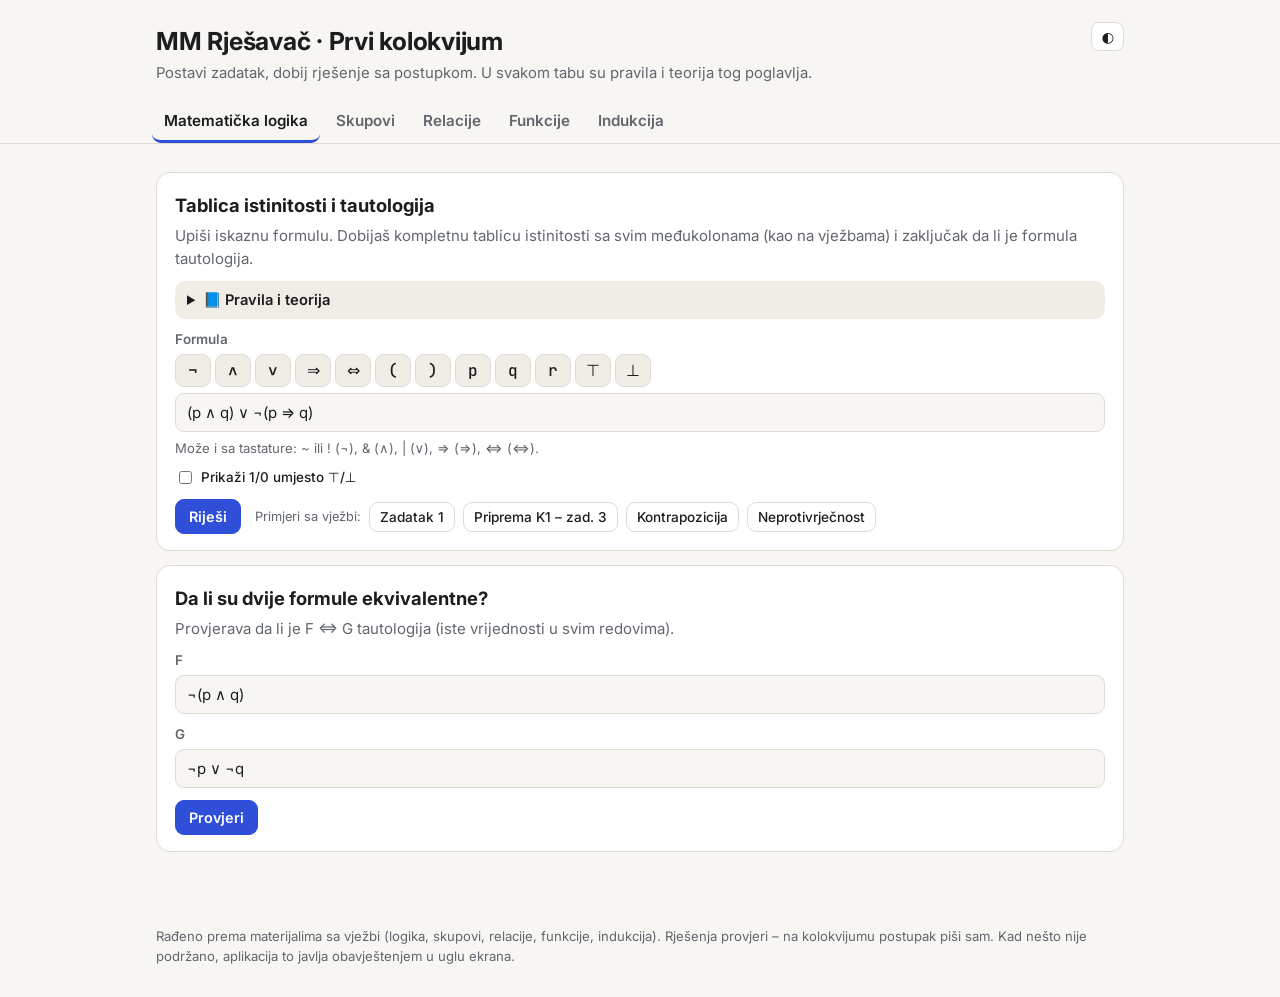
==== index.html @ 4b6d143d "Dodaj MM Rješavač: logika, skupovi, relacije, funkcije, indukcija Co-Authored-By: Claude Opus 5.5 <n" ====
<!doctype html>
<html lang="sr">
<head>
<meta charset="utf-8">
<meta name="viewport" content="width=device-width, initial-scale=1">
<title>MM Rješavač – logika, skupovi, relacije, funkcije, indukcija</title>
<meta name="description" content="Rješavač zadataka za prvi kolokvijum iz matematike: tablice istinitosti, skupovi, relacije, funkcije i matematička indukcija – sa postupkom i pravilima.">
<link rel="preconnect" href="https://fonts.googleapis.com">
<link href="https://fonts.googleapis.com/css2?family=Inter:wght@400;500;600;700&family=JetBrains+Mono:wght@400;600;700&display=swap" rel="stylesheet">
<style>:root{
  --bg:#f7f6f2; --card:#ffffff; --ink:#1d1d1f; --mute:#62666d; --line:#dedbd2; --soft:#efede6;
  --acc:#2f4fd8; --acc-ink:#fff; --ok:#1f8a4c; --ok-bg:#e7f5ec; --no:#c2373c; --no-bg:#fbeaea; --warn:#a86400;
  --mono: "JetBrains Mono", ui-monospace, SFMono-Regular, Menlo, Consolas, monospace;
  --sans: "Inter", system-ui, -apple-system, "Segoe UI", Roboto, sans-serif;
  --c0:#fde2e2; --c1:#dfe7ff; --c2:#dcf3e4; --c3:#fff0cf; --c4:#efe1fb; --c5:#d9f1f4;
}
@media (prefers-color-scheme: dark){ :root:not([data-theme="light"]){
  --bg:#141518; --card:#1d1f23; --ink:#ececec; --mute:#a2a6ad; --line:#30333a; --soft:#25282d;
  --acc:#7d95ff; --acc-ink:#0d1020; --ok:#5fd18f; --ok-bg:#16301f; --no:#ff7b80; --no-bg:#3a1c1e; --warn:#f3b13c;
  --c0:#4a2526; --c1:#243055; --c2:#1e3d2b; --c3:#4a3c18; --c4:#3a2a4d; --c5:#1d3f45; } }
:root[data-theme="dark"]{
  --bg:#141518; --card:#1d1f23; --ink:#ececec; --mute:#a2a6ad; --line:#30333a; --soft:#25282d;
  --acc:#7d95ff; --acc-ink:#0d1020; --ok:#5fd18f; --ok-bg:#16301f; --no:#ff7b80; --no-bg:#3a1c1e; --warn:#f3b13c;
  --c0:#4a2526; --c1:#243055; --c2:#1e3d2b; --c3:#4a3c18; --c4:#3a2a4d; --c5:#1d3f45; }
*{box-sizing:border-box}
html,body{margin:0;background:var(--bg);color:var(--ink);font:16px/1.55 var(--sans);-webkit-text-size-adjust:100%}
header.top{padding:22px 16px 0;max-width:1000px;margin:0 auto}
header.top h1{font-size:1.55rem;margin:0 0 2px;letter-spacing:-.01em}
header.top p{margin:0;color:var(--mute);font-size:.93rem}
.themebtn{float:right;border:1px solid var(--line);background:var(--card);color:var(--ink);border-radius:8px;padding:5px 9px;cursor:pointer}
nav.tabs{position:sticky;top:0;z-index:5;background:var(--bg);border-bottom:1px solid var(--line);margin-top:14px}
nav.tabs .inner{max-width:1000px;margin:0 auto;display:flex;gap:4px;overflow-x:auto;padding:0 12px;scrollbar-width:none}
nav.tabs button{flex:0 0 auto;border:0;background:none;color:var(--mute);font:600 .95rem var(--sans);padding:12px 12px 10px;border-bottom:3px solid transparent;cursor:pointer;white-space:nowrap}
nav.tabs button.on{color:var(--ink);border-bottom-color:var(--acc)}
main{max-width:1000px;margin:0 auto;padding:14px 16px 60px}
.panel{display:none}.panel.on{display:block}
.card{background:var(--card);border:1px solid var(--line);border-radius:14px;padding:18px 18px 16px;margin:14px 0}
.card h2{font-size:1.15rem;margin:0 0 4px}
.card h3{font-size:1rem;margin:20px 0 4px}
.card h4{font-size:.92rem;margin:6px 0;color:var(--mute);font-weight:600}
.lead{color:var(--mute);margin:0 0 10px;font-size:.94rem}
label{display:block;font-size:.84rem;font-weight:600;color:var(--mute);margin:10px 0 4px}
label.chk{display:inline-flex;gap:6px;align-items:center;font-weight:500;color:var(--ink);margin:8px 14px 0 0}
input[type=text],input:not([type]),input[type=number],textarea,select{width:100%;font:16px var(--sans);color:var(--ink);background:var(--bg);border:1px solid var(--line);border-radius:9px;padding:9px 11px;outline:none}
input:focus,textarea:focus,select:focus{border-color:var(--acc);box-shadow:0 0 0 3px color-mix(in srgb,var(--acc) 22%,transparent)}
.mono{font-family:var(--mono);font-size:.95em}
textarea.mono,input.mono{font-size:15px}
.grid2{display:grid;grid-template-columns:1fr 1fr;gap:0 14px}
.grid3{display:grid;grid-template-columns:repeat(3,1fr);gap:0 14px}
@media (max-width:640px){.grid2,.grid3{grid-template-columns:1fr}}
.btns{display:flex;flex-wrap:wrap;gap:8px;align-items:center;margin-top:12px}
button{font:600 .9rem var(--sans);border-radius:9px;padding:8px 13px;border:1px solid var(--line);background:var(--soft);color:var(--ink);cursor:pointer}
button:hover{border-color:var(--acc)}
button.primary{background:var(--acc);color:var(--acc-ink);border-color:var(--acc)}
button.ex{background:transparent;font-weight:500;padding:6px 10px;font-size:.85rem}
.ex-label{font-size:.8rem;color:var(--mute);margin-left:6px}
.symbar{display:flex;flex-wrap:wrap;gap:4px;margin:0 0 6px}
.sym{min-width:36px;padding:5px 8px;font:500 1rem var(--mono)}
.hint{font-size:.82rem;color:var(--mute);margin:6px 0 0}
.row{display:flex;flex-wrap:wrap}
details.theory{background:var(--soft);border-radius:10px;padding:8px 12px;margin:8px 0 6px;font-size:.92rem}
details.theory summary{cursor:pointer;font-weight:600}
details.theory ul,details.theory ol{padding-left:20px;margin:8px 0}
details.theory li{margin:3px 0}
details.explain{margin:10px 0;font-size:.92rem}
details.explain summary{cursor:pointer;color:var(--acc);font-weight:600}
.out{margin-top:14px;display:none}
.out.show{display:block;border-top:1px dashed var(--line);padding-top:12px}
.step{margin:8px 0}
.step.bad{color:var(--no)}
.bad{color:var(--no)}
ol.steps{padding-left:22px;margin:8px 0}
ol.steps li{margin:6px 0}
.eq{background:var(--soft);border-radius:8px;padding:8px 12px;margin:8px 0;overflow-x:auto;line-height:1.9}
.big{font-size:1.05rem}
.verdict{padding:10px 13px;border-radius:9px;margin:10px 0;font-weight:600}
.verdict.ok{background:var(--ok-bg);color:var(--ok)}
.verdict.no{background:var(--no-bg);color:var(--no)}
.tablewrap{overflow-x:auto;margin:8px 0}
table{border-collapse:collapse}
table.tt{font-family:var(--mono);font-size:.92rem}
table.tt th,table.tt td{padding:5px 10px;text-align:center;border-bottom:1px solid var(--line);white-space:nowrap}
table.tt th{border-bottom:2px solid var(--ink);font-weight:600}
table.tt .sep{border-left:2px solid var(--ink)}
table.tt td.fin.t{background:var(--ok-bg);color:var(--ok);font-weight:700}
table.tt td.fin.f{background:var(--no-bg);color:var(--no);font-weight:700}
table.tt.mini{font-size:.82rem;margin-right:14px}
.tt-grid{display:flex;flex-wrap:wrap;gap:10px;align-items:flex-start;margin:8px 0}
table.res{margin:10px 0}
table.res td{padding:5px 12px 5px 0;border-bottom:1px solid var(--line)}
table.props{width:100%;margin:10px 0;font-size:.93rem}
table.props td{padding:7px 8px;border-bottom:1px solid var(--line);vertical-align:top}
table.props tr.yes td:nth-child(2){color:var(--ok);font-weight:700;white-space:nowrap}
table.props tr.no td:nth-child(2){color:var(--no);font-weight:700;white-space:nowrap}
table.mat{font-family:var(--mono);margin:6px 8px 6px 0;display:inline-table}
table.mat th,table.mat td{border:1px solid var(--line);padding:4px 9px;text-align:center}
table.mat th{background:var(--soft)}
table.mat td.one{font-weight:700}
table.mat td.diag{outline:1px dashed var(--mute);outline-offset:-3px}
table.mat td.c0{background:var(--c0)}table.mat td.c1{background:var(--c1)}table.mat td.c2{background:var(--c2)}
table.mat td.c3{background:var(--c3)}table.mat td.c4{background:var(--c4)}table.mat td.c5{background:var(--c5)}
.vis{align-items:start;margin-top:10px}
.propsel{display:grid;grid-template-columns:repeat(4,1fr);gap:10px;margin-top:10px}
@media (max-width:640px){.propsel{grid-template-columns:1fr 1fr}}
.propsel b{display:block;font-size:.84rem;margin-bottom:4px}
svg{max-width:100%;height:auto;display:block}
svg .axis{stroke:var(--ink);stroke-width:1.4}
svg .guide{stroke:var(--mute);stroke-dasharray:2 3;stroke-width:.8}
svg .lbl{font:12px var(--mono);fill:var(--ink)}
svg .vn{font:700 15px var(--sans)}
svg .vv{font:700 16px var(--mono);fill:var(--ink);text-anchor:middle}
svg .vv.sm{font-size:14px}
svg .vbox{fill:none;stroke:var(--mute)}
svg .edge{stroke:var(--ink);stroke-width:1.4}
svg .arrh{fill:var(--ink)}
svg .node{fill:var(--card);stroke:var(--acc);stroke-width:2}
svg .nodet{font:600 13px var(--mono);fill:var(--ink)}
svg .oval{fill:var(--soft);stroke:var(--mute)}
svg .dot{fill:var(--ink)}
svg .pbg{fill:var(--card)}
svg .grid{stroke:var(--line);stroke-width:.6}
svg .yx{stroke:var(--mute);stroke-dasharray:5 4}
svg .asym{stroke:#3e63dd;stroke-dasharray:4 4;opacity:.6}
svg .asym2{stroke:#e5484d;stroke-dasharray:4 4;opacity:.6}
svg .cf{fill:none;stroke:#3e63dd;stroke-width:2.2}
svg .ci{fill:none;stroke:#e5484d;stroke-width:2.2}
svg.nl{margin:4px 0 12px}
svg.venn{max-width:380px;margin:10px 0}
svg.graph{max-width:300px}
svg.arrows{max-width:340px;margin:10px 0}
.plotwrap{max-width:340px;margin:10px 0}
.ivres{border-bottom:1px solid var(--line);padding:6px 0}
.verdict .piece{display:inline-block;vertical-align:middle;margin-right:4px}
.verdict .brace{display:inline-block;vertical-align:middle;border-left:2px solid currentColor;border-radius:10px 0 0 10px;padding:2px 10px}
#toasts{position:fixed;right:14px;bottom:14px;left:14px;display:flex;flex-direction:column;align-items:flex-end;gap:8px;z-index:50;pointer-events:none}
.toast{pointer-events:auto;max-width:440px;display:flex;gap:9px;align-items:flex-start;background:var(--card);color:var(--ink);border:1px solid var(--line);border-left:5px solid var(--warn);border-radius:10px;padding:10px 13px;box-shadow:0 8px 24px rgba(0,0,0,.18);font-size:.9rem;cursor:pointer;transition:opacity .4s,transform .4s}
.toast.err{border-left-color:var(--no)}.toast.ok{border-left-color:var(--ok)}
.toast .ti{font-weight:700}
.toast.warn .ti{color:var(--warn)}.toast.err .ti{color:var(--no)}
.toast.out{opacity:0;transform:translateY(8px)}
footer{max-width:1000px;margin:0 auto;padding:0 16px 30px;color:var(--mute);font-size:.82rem}
</style>
</head>
<body>
<header class="top">
  <button class="themebtn" id="theme" title="Svijetla / tamna tema">◐</button>
  <h1>MM Rješavač · Prvi kolokvijum</h1>
  <p>Postavi zadatak, dobij rješenje sa postupkom. U svakom tabu su pravila i teorija tog poglavlja.</p>
</header>
<nav class="tabs"><div class="inner">
  <button data-tab="logika" class="on">Matematička logika</button>
  <button data-tab="skupovi">Skupovi</button>
  <button data-tab="relacije">Relacije</button>
  <button data-tab="funkcije">Funkcije</button>
  <button data-tab="indukcija">Indukcija</button>
</div></nav>
<main>
  <div class="panel on" id="tab-logika"></div>
  <div class="panel" id="tab-skupovi"></div>
  <div class="panel" id="tab-relacije"></div>
  <div class="panel" id="tab-funkcije"></div>
  <div class="panel" id="tab-indukcija"></div>
</main>
<footer>Rađeno prema materijalima sa vježbi (logika, skupovi, relacije, funkcije, indukcija). Rješenja provjeri – na kolokvijumu postupak piši sam. Kad nešto nije podržano, aplikacija to javlja obavještenjem u uglu ekrana.</footer>
<div id="toasts"></div>
<script>// ===================== JEZGRO: razlomci, notifikacije, pomoćne funkcije =====================
"use strict";

function bgcd(a, b) { a = a < 0n ? -a : a; b = b < 0n ? -b : b; while (b) { [a, b] = [b, a % b]; } return a; }

class Frac {
  constructor(n, d = 1n) {
    n = BigInt(n); d = BigInt(d);
    if (d === 0n) throw new MathErr("Dijeljenje nulom.");
    if (d < 0n) { n = -n; d = -d; }
    const g = bgcd(n, d) || 1n;
    this.n = n / g; this.d = d / g;
  }
  static of(x) {
    if (x instanceof Frac) return x;
    if (typeof x === "bigint") return new Frac(x, 1n);
    if (typeof x === "number") {
      if (Number.isInteger(x)) return new Frac(BigInt(x), 1n);
      return Frac.parse(String(x));
    }
    return Frac.parse(String(x));
  }
  static parse(s) {
    s = String(s).trim().replace(",", ".");
    let m = s.match(/^([+-]?\d+)\s*\/\s*([+-]?\d+)$/);
    if (m) return new Frac(BigInt(m[1]), BigInt(m[2]));
    m = s.match(/^([+-]?)(\d*)\.?(\d*)$/);
    if (!m || (m[2] === "" && m[3] === "")) throw new MathErr("Nije broj: " + s);
    const sign = m[1] === "-" ? -1n : 1n;
    const ip = BigInt(m[2] || "0"), fp = m[3] || "";
    const den = 10n ** BigInt(fp.length);
    return new Frac(sign * (ip * den + BigInt(fp || "0")), den);
  }
  add(o) { o = Frac.of(o); return new Frac(this.n * o.d + o.n * this.d, this.d * o.d); }
  sub(o) { o = Frac.of(o); return new Frac(this.n * o.d - o.n * this.d, this.d * o.d); }
  mul(o) { o = Frac.of(o); return new Frac(this.n * o.n, this.d * o.d); }
  div(o) { o = Frac.of(o); if (o.n === 0n) throw new MathErr("Dijeljenje nulom."); return new Frac(this.n * o.d, this.d * o.n); }
  neg() { return new Frac(-this.n, this.d); }
  pow(k) {
    k = Number(k);
    if (!Number.isInteger(k)) throw new MathErr("Eksponent mora biti cijeli broj.");
    if (Math.abs(k) > 4000) throw new MathErr("Eksponent je prevelik.");
    if (k < 0) return Frac.of(1).div(this.pow(-k));
    return new Frac(this.n ** BigInt(k), this.d ** BigInt(k));
  }
  cmp(o) { o = Frac.of(o); const a = this.n * o.d, b = o.n * this.d; return a < b ? -1 : a > b ? 1 : 0; }
  eq(o) { return this.cmp(o) === 0; }
  isZero() { return this.n === 0n; }
  isInt() { return this.d === 1n; }
  sign() { return this.n < 0n ? -1 : this.n > 0n ? 1 : 0; }
  abs() { return this.n < 0n ? this.neg() : this; }
  toNumber() { return Number(this.n) / Number(this.d); }
  toString() { return this.d === 1n ? String(this.n) : `${this.n}/${this.d}`; }
}

class MathErr extends Error {}

// ---------- DOM pomoćnici ----------
const $ = (sel, root = document) => root.querySelector(sel);
const $$ = (sel, root = document) => Array.from(root.querySelectorAll(sel));
function esc(s) { return String(s).replace(/[&<>"]/g, c => ({ "&": "&amp;", "<": "&lt;", ">": "&gt;", '"': "&quot;" }[c])); }

function notify(msg, type = "warn") {
  let box = $("#toasts");
  const t = document.createElement("div");
  t.className = "toast " + type;
  t.innerHTML = `<span class="ti">${type === "err" ? "✖" : type === "ok" ? "✔" : "⚠"}</span><span>${esc(msg)}</span>`;
  t.onclick = () => t.remove();
  box.appendChild(t);
  setTimeout(() => t.classList.add("out"), 6500);
  setTimeout(() => t.remove(), 7000);
}

// Pokreni rješavač, uhvati greške i prikaži ih kao notifikaciju
function runSafe(outEl, fn) {
  try {
    const html = fn();
    if (html !== undefined) outEl.innerHTML = html;
    outEl.classList.add("show");
    outEl.scrollIntoView({ behavior: "smooth", block: "nearest" });
  } catch (e) {
    outEl.innerHTML = `<div class="bad">✖ ${esc(e.message || e)}</div>`;
    outEl.classList.add("show");
    notify(e.message || String(e), e instanceof MathErr ? "warn" : "err");
    if (!(e instanceof MathErr)) console.error(e);
  }
}

// Ubacivanje simbola na poziciju kursora
function insertAtCursor(input, text) {
  const s = input.selectionStart ?? input.value.length, e = input.selectionEnd ?? s;
  input.value = input.value.slice(0, s) + text + input.value.slice(e);
  input.focus();
  input.selectionStart = input.selectionEnd = s + text.length;
}
function symbolBar(targetSel, symbols) {
  return `<div class="symbar" data-target="${targetSel}">${symbols.map(s => `<button type="button" class="sym" data-s="${esc(s)}">${esc(s)}</button>`).join("")}</div>`;
}
document.addEventListener("click", ev => {
  const b = ev.target.closest(".sym");
  if (!b) return;
  const bar = b.closest(".symbar");
  const inp = $(bar.dataset.target);
  if (inp) insertAtCursor(inp, b.dataset.s);
});

// Lista elemenata skupa: "1, 2, a" ili "{1,2,a}"
function parseList(s) {
  s = String(s).trim().replace(/^\{/, "").replace(/\}$/, "").trim();
  if (!s) return [];
  const out = [];
  for (let x of s.split(/[,;]\s*|\s+/)) { x = x.trim(); if (x && !out.includes(x)) out.push(x); }
  return out;
}
// Parovi: "(1,a),(2,b)" ili "1a 2b"? -> podržavamo (x,y) zapis
function parsePairs(s) {
  const out = [];
  const re = /\(\s*([^,()]+?)\s*,\s*([^,()]+?)\s*\)/g;
  let m, any = false;
  while ((m = re.exec(s))) { any = true; const p = [m[1].trim(), m[2].trim()]; if (!out.some(q => q[0] === p[0] && q[1] === p[1])) out.push(p); }
  const rest = s.replace(re, "").replace(/[\s,;{}.]/g, "");
  if (rest.length) throw new MathErr("Parove upiši u obliku (x,y), npr. (1,a), (2,b). Ne razumijem dio: \"" + rest.slice(0, 20) + "\"");
  if (!any && s.trim()) throw new MathErr("Nisam pronašao nijedan par oblika (x,y).");
  return out;
}
const setStr = arr => "{" + arr.join(", ") + "}";
const pairStr = p => `(${p[0]}, ${p[1]})`;
function sortElems(arr) {
  return arr.slice().sort((a, b) => {
    const na = Number(a), nb = Number(b);
    if (!isNaN(na) && !isNaN(nb)) return na - nb;
    return String(a).localeCompare(String(b));
  });
}
const sup = n => String(n).replace(/[-0-9]/g, c => "⁻⁰¹²³⁴⁵⁶⁷⁸⁹"["-0123456789".indexOf(c)]);

// ===================== PARSER ALGEBARSKIH IZRAZA + POLINOMI =====================
"use strict";

const FUNCS = ["abs", "sgn", "sqrt", "cbrt", "sin", "cos", "tan", "ln", "log", "exp", "paran", "neparan", "min", "max", "floor", "ceil"];

function tokenizeExpr(src) {
  const s = src.replace(/−/g, "-").replace(/·|×/g, "*").replace(/÷/g, "/").replace(/²/g, "^2").replace(/³/g, "^3");
  const toks = []; let i = 0;
  const two = ["<=", ">=", "!=", "==", "&&", "||", "**"];
  while (i < s.length) {
    const c = s[i];
    if (/\s/.test(c)) { i++; continue; }
    if (/[0-9.]/.test(c)) { let j = i; while (j < s.length && /[0-9.]/.test(s[j])) j++; toks.push({ k: "num", v: s.slice(i, j) }); i = j; continue; }
    if (/[A-Za-zπ_]/.test(c)) { let j = i; while (j < s.length && /[A-Za-z0-9_π]/.test(s[j])) j++; toks.push({ k: "id", v: s.slice(i, j) }); i = j; continue; }
    const t2 = s.slice(i, i + 2);
    if (two.includes(t2)) { toks.push({ k: "op", v: t2 === "**" ? "^" : t2 }); i += 2; continue; }
    if ("+-*/^%()|,=<>!≤≥≠∧∨¬".includes(c)) {
      const map = { "≤": "<=", "≥": ">=", "≠": "!=", "∧": "&&", "∨": "||", "¬": "!" };
      toks.push({ k: "op", v: map[c] || c }); i++; continue;
    }
    throw new MathErr(`Nepoznat znak "${c}" u izrazu.`);
  }
  return toks;
}

// vars: dozvoljene promjenljive (npr. ["x","y"]) – koristi se za razbijanje "xy" -> x*y
function parseExpr(src, vars = ["x"]) {
  const toks = tokenizeExpr(src);
  let p = 0;
  const peek = () => toks[p], next = () => toks[p++];
  const isOp = (v) => toks[p] && toks[p].k === "op" && toks[p].v === v;
  const isWord = (w) => toks[p] && toks[p].k === "id" && w.includes(toks[p].v.toLowerCase());
  const expect = (v) => { if (!isOp(v)) throw new MathErr(`Očekivao sam "${v}" u izrazu "${src}".`); p++; };

  function orE() { let a = andE(); while (isOp("||") || isWord(["or", "ili"])) { p++; a = { t: "or", a, b: andE() }; } return a; }
  function andE() { let a = notE(); while (isOp("&&") || isWord(["and"])) { p++; a = { t: "and", a, b: notE() }; } return a; }
  function notE() { if (isOp("!") || isWord(["not"])) { p++; return { t: "not", a: notE() }; } return cmpE(); }
  function cmpE() {
    const items = [addE()], ops = [];
    while (peek() && peek().k === "op" && ["=", "==", "!=", "<", "<=", ">", ">="].includes(peek().v)) {
      let o = next().v; if (o === "==") o = "="; ops.push(o); items.push(addE());
    }
    return ops.length ? { t: "cmp", ops, items } : items[0];
  }
  function addE() {
    let a = mulE();
    while (isOp("+") || isOp("-")) { const o = next().v; a = { t: "op", op: o, a, b: mulE() }; }
    return a;
  }
  function startsPrimary() {
    const t = peek(); if (!t) return false;
    if (t.k === "num") return true;
    if (t.k === "id") return !["or", "ili", "and", "not", "mod"].includes(t.v.toLowerCase());
    return t.k === "op" && t.v === "(";
  }
  function mulE() {
    let a = unaryE();
    for (;;) {
      if (isOp("*") || isOp("/") || isOp("%")) { const o = next().v; a = { t: "op", op: o === "%" ? "mod" : o, a, b: unaryE() }; }
      else if (isWord(["mod"])) { p++; a = { t: "op", op: "mod", a, b: unaryE() }; }
      else if (startsPrimary()) { a = { t: "op", op: "*", a, b: powE(), imp: true }; }
      else break;
    }
    return a;
  }
  function unaryE() {
    if (isOp("-")) { p++; return { t: "neg", a: unaryE() }; }
    if (isOp("+")) { p++; return unaryE(); }
    return powE();
  }
  function powE() {
    const b = primary();
    if (isOp("^")) { p++; return { t: "op", op: "^", a: b, b: unaryE() }; }
    return b;
  }
  function primary() {
    const t = next();
    if (!t) throw new MathErr(`Izraz "${src}" je nepotpun.`);
    if (t.k === "num") return { t: "num", v: Frac.parse(t.v) };
    if (t.k === "op" && t.v === "(") { const e = orE(); expect(")"); return e; }
    if (t.k === "op" && t.v === "|") { const e = addE(); expect("|"); return { t: "fn", f: "abs", args: [e] }; }
    if (t.k === "id") {
      const name = t.v;
      const low = name.toLowerCase();
      if (FUNCS.includes(low) && isOp("(")) {
        p++; const args = [orE()];
        while (isOp(",")) { p++; args.push(orE()); }
        expect(")");
        return { t: "fn", f: low, args };
      }
      if (low === "pi" || name === "π") return { t: "const", n: "π", v: Math.PI };
      if (name === "e" && !vars.includes("e")) return { t: "const", n: "e", v: Math.E };
      if (vars.includes(name)) return { t: "var", n: name };
      // razbij npr. "kn" ili "xy" na proizvod poznatih promjenljivih
      if ([...name].every(ch => vars.includes(ch))) {
        let node = { t: "var", n: name[0] };
        for (const ch of name.slice(1)) node = { t: "op", op: "*", a: node, b: { t: "var", n: ch }, imp: true };
        return node;
      }
      throw new MathErr(`Nepoznata oznaka "${name}". Dozvoljene promjenljive: ${vars.join(", ")}.`);
    }
    throw new MathErr(`Neočekivan znak "${t.v}" u izrazu "${src}".`);
  }
  if (!toks.length) throw new MathErr("Izraz je prazan.");
  const ast = orE();
  if (p < toks.length) throw new MathErr(`Ne razumijem dio izraza od "${toks[p].v}".`);
  return ast;
}

// ---------- numeričko izračunavanje (float / boolean) ----------
function evalNum(n, env) {
  switch (n.t) {
    case "num": return n.v.toNumber();
    case "const": return n.v;
    case "var": if (!(n.n in env)) throw new MathErr("Nema vrijednosti za " + n.n); return env[n.n];
    case "neg": return -evalNum(n.a, env);
    case "not": return !evalNum(n.a, env);
    case "and": return !!evalNum(n.a, env) && !!evalNum(n.b, env);
    case "or": return !!evalNum(n.a, env) || !!evalNum(n.b, env);
    case "cmp": {
      const v = n.items.map(x => evalNum(x, env));
      const E = 1e-9;
      for (let i = 0; i < n.ops.length; i++) {
        const a = v[i], b = v[i + 1], o = n.ops[i];
        if (Number.isNaN(a) || Number.isNaN(b)) return false;
        const ok = o === "=" ? Math.abs(a - b) <= E * Math.max(1, Math.abs(a), Math.abs(b)) :
          o === "!=" ? Math.abs(a - b) > E * Math.max(1, Math.abs(a), Math.abs(b)) :
            o === "<" ? a < b - E : o === "<=" ? a <= b + E : o === ">" ? a > b + E : a >= b - E;
        if (!ok) return false;
      }
      return true;
    }
    case "op": {
      const a = evalNum(n.a, env), b = evalNum(n.b, env);
      switch (n.op) {
        case "+": return a + b; case "-": return a - b; case "*": return a * b;
        case "/": return b === 0 ? NaN : a / b;
        case "^": {
          if (a < 0 && !Number.isInteger(b)) return NaN;
          return Math.pow(a, b);
        }
        case "mod": return b === 0 ? NaN : ((a % b) + Math.abs(b)) % Math.abs(b);
      }
    }
    case "fn": {
      const a = n.args.map(x => evalNum(x, env)), x = a[0];
      switch (n.f) {
        case "abs": return Math.abs(x); case "sgn": return Math.sign(x);
        case "sqrt": return x < 0 ? NaN : Math.sqrt(x); case "cbrt": return Math.cbrt(x);
        case "sin": return Math.sin(x); case "cos": return Math.cos(x); case "tan": return Math.tan(x);
        case "ln": return x <= 0 ? NaN : Math.log(x);
        case "log": if (a.length === 2) { return (a[0] <= 0 || a[0] === 1 || a[1] <= 0) ? NaN : Math.log(a[1]) / Math.log(a[0]); } return x <= 0 ? NaN : Math.log10(x);
        case "exp": return Math.exp(x);
        case "paran": return Number.isInteger(x) && x % 2 === 0;
        case "neparan": return Number.isInteger(x) && Math.abs(x % 2) === 1;
        case "min": return Math.min(...a); case "max": return Math.max(...a);
        case "floor": return Math.floor(x); case "ceil": return Math.ceil(x);
      }
    }
  }
  throw new MathErr("Ne mogu izračunati izraz.");
}

// ---------- tačno izračunavanje (razlomci) ----------
function evalExact(n, env) {
  switch (n.t) {
    case "num": return n.v;
    case "var": if (!(n.n in env)) throw new MathErr("Nema vrijednosti za " + n.n); return Frac.of(env[n.n]);
    case "neg": return evalExact(n.a, env).neg();
    case "op": {
      const a = evalExact(n.a, env), b = evalExact(n.b, env);
      switch (n.op) {
        case "+": return a.add(b); case "-": return a.sub(b); case "*": return a.mul(b); case "/": return a.div(b);
        case "^": if (!b.isInt()) throw new MathErr("Tačno računanje podržava samo cjelobrojne eksponente."); return a.pow(Number(b.n));
        case "mod": { if (!a.isInt() || !b.isInt() || b.isZero()) throw new MathErr("mod radi samo za cijele brojeve."); const m = b.n < 0n ? -b.n : b.n; return new Frac(((a.n % m) + m) % m); }
      }
    }
    case "fn": {
      const a = n.args.map(x => evalExact(x, env));
      if (n.f === "abs") return a[0].abs();
      if (n.f === "sgn") return Frac.of(a[0].sign());
      if (n.f === "min") return a.reduce((x, y) => x.cmp(y) <= 0 ? x : y);
      if (n.f === "max") return a.reduce((x, y) => x.cmp(y) >= 0 ? x : y);
      throw new MathErr(`Funkcija ${n.f} se ne može tačno izračunati (rezultat nije razlomak).`);
    }
  }
  throw new MathErr("Izraz nije brojčani (npr. sadrži poređenje ili konstantu π/e).");
}

// ---------- ispis AST-a ----------
const PREC = { "+": 1, "-": 1, "*": 2, "/": 2, "mod": 2, "^": 4 };
function astStr(n, parentPrec = 0, right = false) {
  switch (n.t) {
    case "num": return n.v.toString();
    case "const": return n.n;
    case "var": return n.n;
    case "neg": { const s = "−" + astStr(n.a, 3); return parentPrec > 1 ? `(${s})` : s; }
    case "fn": return n.f === "abs" ? `|${astStr(n.args[0])}|` : `${n.f}(${n.args.map(a => astStr(a)).join(", ")})`;
    case "op": {
      const p = PREC[n.op];
      let s;
      if (n.op === "^") s = `${astStr(n.a, 5)}^${astStr(n.b, 5)}`;
      else if (n.op === "*" && n.imp) { const L = astStr(n.a, p), R = astStr(n.b, p + 0.5, true); s = /^[0-9−]/.test(R) || (/[0-9]$/.test(L) && n.a.t !== "num") ? `${L}·${R}` : `${L}${R}`; }
      else s = `${astStr(n.a, p)} ${n.op === "*" ? "·" : n.op === "-" ? "−" : n.op} ${astStr(n.b, p + (n.op === "-" || n.op === "/" ? 0.5 : 0), true)}`;
      return p < parentPrec || (p === parentPrec && right) ? `(${s})` : s;
    }
    default: return "?";
  }
}
// zamjena promjenljive izrazom (za ispis T(k+1) i sl.)
function substAst(n, name, repl) {
  if (n.t === "var" && n.n === name) return repl;
  const c = { ...n };
  for (const k of ["a", "b"]) if (n[k]) c[k] = substAst(n[k], name, repl);
  if (n.items) c.items = n.items.map(x => substAst(x, name, repl));
  if (n.args) c.args = n.args.map(x => substAst(x, name, repl));
  return c;
}

// ===================== POLINOMI (koeficijenti = razlomci) =====================
class Poly {
  constructor(c) { this.c = c.map(Frac.of); while (this.c.length && this.c[this.c.length - 1].isZero()) this.c.pop(); }
  static k(v) { return new Poly([Frac.of(v)]); }
  static x() { return new Poly([0, 1]); }
  deg() { return this.c.length - 1; }
  isZero() { return this.c.length === 0; }
  co(i) { return this.c[i] || Frac.of(0); }
  lead() { return this.co(this.deg()); }
  add(o) { const n = Math.max(this.c.length, o.c.length), r = []; for (let i = 0; i < n; i++) r.push(this.co(i).add(o.co(i))); return new Poly(r); }
  sub(o) { return this.add(o.scale(-1)); }
  scale(k) { k = Frac.of(k); return new Poly(this.c.map(x => x.mul(k))); }
  mul(o) {
    if (this.isZero() || o.isZero()) return new Poly([]);
    const r = Array(this.c.length + o.c.length - 1).fill(0).map(() => Frac.of(0));
    this.c.forEach((a, i) => o.c.forEach((b, j) => { r[i + j] = r[i + j].add(a.mul(b)); }));
    return new Poly(r);
  }
  pow(k) { let r = Poly.k(1); for (let i = 0; i < k; i++) r = r.mul(this); return r; }
  divmod(o) {
    if (o.isZero()) throw new MathErr("Dijeljenje nultim polinomom.");
    let q = new Poly([]), r = this;
    while (!r.isZero() && r.deg() >= o.deg()) {
      const k = r.lead().div(o.lead()), d = r.deg() - o.deg();
      const t = new Poly([...Array(d).fill(0), k]);
      q = q.add(t); r = r.sub(t.mul(o));
    }
    return [q, r];
  }
  eval(x) { x = Frac.of(x); let r = Frac.of(0); for (let i = this.c.length - 1; i >= 0; i--) r = r.mul(x).add(this.c[i]); return r; }
  compose(q) { let r = new Poly([]); for (let i = this.c.length - 1; i >= 0; i--) r = r.mul(q).add(Poly.k(this.c[i])); return r; }
  monic() { return this.isZero() ? this : this.scale(Frac.of(1).div(this.lead())); }
  eq(o) { return this.sub(o).isZero(); }
  toString(v = "x") {
    if (this.isZero()) return "0";
    let s = "";
    for (let i = this.deg(); i >= 0; i--) {
      const a = this.co(i); if (a.isZero()) continue;
      const neg = a.sign() < 0, ab = a.abs();
      let coef = (ab.eq(1) && i > 0) ? "" : ab.toString();
      if (coef.includes("/") && i > 0) coef = `(${coef})`;
      const term = coef + (i > 0 ? v + (i > 1 ? sup(i) : "") : "");
      s += s ? (neg ? " − " : " + ") + term : (neg ? "−" : "") + term;
    }
    return s;
  }
}
function polyGcd(a, b) { while (!b.isZero()) { [a, b] = [b, a.divmod(b)[1]]; } return a.monic(); }

class Rat {
  constructor(num, den = Poly.k(1)) {
    if (den.isZero()) throw new MathErr("Imenilac je nula.");
    const g = polyGcd(num, den);
    if (g.deg() > 0) { num = num.divmod(g)[0]; den = den.divmod(g)[0]; }
    const l = den.lead(); num = num.scale(Frac.of(1).div(l)); den = den.scale(Frac.of(1).div(l));
    this.num = num; this.den = den;
  }
  add(o) { return new Rat(this.num.mul(o.den).add(o.num.mul(this.den)), this.den.mul(o.den)); }
  sub(o) { return new Rat(this.num.mul(o.den).sub(o.num.mul(this.den)), this.den.mul(o.den)); }
  mul(o) { return new Rat(this.num.mul(o.num), this.den.mul(o.den)); }
  div(o) { if (o.num.isZero()) throw new MathErr("Dijeljenje nulom."); return new Rat(this.num.mul(o.den), this.den.mul(o.num)); }
  isPoly() { return this.den.deg() === 0; }
  eq(o) { return this.sub(o).num.isZero(); }
  compose(q) { // q: Rat, zamjena x -> q
    const n = this.num.deg(), d = this.den.deg(), N = Math.max(n, d, 0);
    // P(q)=sum a_i qn^i qd^(N-i) / qd^N
    const ev = (P) => { let r = new Poly([]); P.c.forEach((a, i) => { r = r.add(q.num.pow(i).mul(q.den.pow(N - i)).scale(a)); }); return r; };
    return new Rat(ev(this.num), ev(this.den));
  }
  eval(x) { return this.num.eval(x).div(this.den.eval(x)); }
  toString(v = "x") {
    if (this.isPoly()) return this.num.scale(Frac.of(1).div(this.den.lead())).toString(v);
    // cjelobrojni koeficijenti radi ljepšeg ispisa
    let L = 1n;
    for (const c of [...this.num.c, ...this.den.c]) L = L * c.d / bgcd(L, c.d);
    let N = this.num.scale(new Frac(L)), D = this.den.scale(new Frac(L));
    const g = [...N.c, ...D.c].reduce((acc, c) => bgcd(acc, c.n), 0n) || 1n;
    N = N.scale(new Frac(1n, g)); D = D.scale(new Frac(1n, g));
    if (D.lead().sign() < 0) { N = N.scale(-1); D = D.scale(-1); }
    const ns = N.c.filter(c => !c.isZero()).length > 1 ? `(${N.toString(v)})` : N.toString(v);
    const ds = D.c.filter(c => !c.isZero()).length > 1 ? `(${D.toString(v)})` : D.toString(v);
    return `${ns} / ${ds}`;
  }
}

// AST -> racionalna funkcija u promjenljivoj v (ako je moguće)
function toRat(n, v) {
  switch (n.t) {
    case "num": return new Rat(Poly.k(n.v));
    case "var": if (n.n === v) return new Rat(Poly.x()); throw new MathErr(`Nepoznata promjenljiva ${n.n}.`);
    case "neg": { const a = toRat(n.a, v); return new Rat(a.num.scale(-1), a.den); }
    case "op": {
      if (n.op === "^") {
        const e = n.b.t === "num" ? n.b.v : (n.b.t === "neg" && n.b.a.t === "num" ? n.b.a.v.neg() : null);
        if (!e || !e.isInt()) throw new MathErr(`Izraz sa promjenljivom u eksponentu ili razlomljenim eksponentom (${astStr(n)}) nije racionalna funkcija.`);
        const k = Number(e.n), base = toRat(n.a, v);
        if (Math.abs(k) > 40) throw new MathErr("Eksponent je prevelik.");
        let r = new Rat(Poly.k(1)); for (let i = 0; i < Math.abs(k); i++) r = r.mul(base);
        return k < 0 ? new Rat(Poly.k(1)).div(r) : r;
      }
      const a = toRat(n.a, v), b = toRat(n.b, v);
      if (n.op === "+") return a.add(b); if (n.op === "-") return a.sub(b);
      if (n.op === "*") return a.mul(b); if (n.op === "/") return a.div(b);
      throw new MathErr("mod nije podržan u algebarskom računu.");
    }
  }
  throw new MathErr(`Izraz ${astStr(n)} sadrži funkciju (npr. sqrt, log) – nije racionalna funkcija.`);
}
function linearOf(src, v = "x") {
  const r = toRat(parseExpr(src, [v]), v);
  if (!r.isPoly() || r.num.deg() > 1) throw new MathErr(`"${src}" nije linearan izraz oblika a${v}+b.`);
  return [r.num.co(1), r.num.co(0)];
}
const linStr = (a, b, v = "x") => new Poly([b, a]).toString(v);

// ---------- faktorisanje (racionalne nule) radi ljepšeg ispisa ----------
function intScale(P) { // vrati [cjelobrojni polinom (BigInt[]), faktor s.t. P = Q * faktor]
  let L = 1n; for (const c of P.c) L = L * c.d / bgcd(L, c.d);
  let Q = P.c.map(c => c.n * (L / c.d));
  let g = Q.reduce((a, b) => bgcd(a, b), 0n) || 1n;
  if (Q[Q.length - 1] < 0n) g = -g;
  Q = Q.map(x => x / g);
  return [Q, new Frac(g, L)];
}
function divisorsBig(n) { n = n < 0n ? -n : n; const r = []; if (n === 0n) return [1n]; for (let i = 1n; i * i <= n && i < 100000n; i++) if (n % i === 0n) { r.push(i); if (i * i !== n) r.push(n / i); } return r; }
function factorPoly(P, v) { // vraća {k: Frac, factors: [string], rest: Poly}
  if (P.isZero()) return { str: "0" };
  let [Q, k] = intScale(P);
  const factors = [];
  let cur = new Poly(Q.map(x => new Frac(x)));
  let guard = 0;
  while (cur.deg() >= 1 && guard++ < 30) {
    // x = 0 kao nula
    if (cur.co(0).isZero()) { factors.push(v); cur = new Poly(cur.c.slice(1)); continue; }
    const a0 = cur.co(0).n, an = cur.lead().n;
    let found = null;
    outer: for (const p of divisorsBig(a0)) for (const q of divisorsBig(an)) for (const s of [1n, -1n]) {
      const r = new Frac(s * p, q);
      if (cur.eval(r).isZero()) { found = r; break outer; }
    }
    if (!found) break;
    const lin = new Poly([new Frac(-found.n), new Frac(found.d)]); // d·v − n
    factors.push(lin.toString(v));
    cur = cur.divmod(lin)[0];
  }
  if (cur.deg() >= 1) factors.push(cur.toString(v));
  else k = k.mul(cur.co(0));
  return { k, factors };
}
function groupFactors(fs, wrap) {
  const cnt = new Map(); fs.forEach(f => cnt.set(f, (cnt.get(f) || 0) + 1));
  return [...cnt].map(([f, c]) => wrap(f) + (c > 1 ? sup(c) : "")).join("");
}
function factorStr(P, v) {
  const f = factorPoly(P, v);
  if (f.str) return f.str;
  const wrap = s => (/[+−]/.test(s.replace(/^−/, "")) ? `(${s})` : s);
  let body = groupFactors(f.factors, wrap);
  let num = f.k.n, den = f.k.d;
  let pre = num === 1n ? "" : num === -1n ? "−" : String(num);
  if (!body) return f.k.toString();
  const s = pre + body;
  return den === 1n ? s : `${s} / ${den}`;
}
Rat.prototype.toFactored = function (v = "x") {
  if (this.isPoly()) return factorStr(this.num.scale(Frac.of(1).div(this.den.lead())), v);
  const n = factorPoly(this.num, v), d = factorPoly(this.den, v);
  const k = n.k.div(d.k);
  const wrap = s => (/[+−]/.test(s.replace(/^−/, "")) ? `(${s})` : s);
  let top = (k.n === 1n ? "" : k.n === -1n ? "−" : String(k.n)) + groupFactors(n.factors, wrap);
  if (!n.factors.length) top = String(k.n);
  let bottom = (k.d === 1n ? "" : String(k.d)) + groupFactors(d.factors, wrap);
  if (!bottom) bottom = "1";
  const needT = n.factors.length + (k.n !== 1n && k.n !== -1n ? 1 : 0) > 1 || /[+−]/.test(top.replace(/^−/, ""));
  return `${top} / ${d.factors.length + (k.d !== 1n ? 1 : 0) > 1 ? "(" + bottom + ")" : bottom}`;
};
Rat.prototype.toNice = function (v = "x") { // polinom: cjelobrojni zapis "(...)/L"
  if (!this.isPoly()) return this.toString(v);
  const P = this.num.scale(Frac.of(1).div(this.den.lead()));
  const [Q, k] = intScale(P);
  const qp = new Poly(Q.map(x => new Frac(x)));
  if (k.isInt()) return (k.eq(1) ? "" : k.eq(-1) ? "−" : k.toString() + "·") + (k.eq(1) || k.eq(-1) || qp.c.filter(c => !c.isZero()).length === 1 ? qp.toString(v) : `(${qp.toString(v)})`);
  const top = k.n === 1n ? qp.toString(v) : k.n === -1n ? "−(" + qp.toString(v) + ")" : `${k.n}(${qp.toString(v)})`;
  return `${qp.c.filter(c => !c.isZero()).length > 1 && k.n === 1n ? "(" + top + ")" : top} / ${k.d}`;
};

// ===================== MATEMATIČKA LOGIKA =====================
"use strict";

const LOG = {
  T: "⊤", F: "⊥",
  tokenize(src) {
    const s = src.replace(/<=>|<->|⇔|↔|≡/g, " ⇔ ").replace(/=>|->|⇒|→/g, " ⇒ ")
      .replace(/\/\\|&&|&|∧|\*/g, " ∧ ").replace(/\\\/|\|\||\||∨|\+/g, " ∨ ").replace(/[~!¬]/g, " ¬ ");
    const toks = []; let i = 0;
    while (i < s.length) {
      const c = s[i];
      if (/\s/.test(c)) { i++; continue; }
      if ("()⇔⇒∧∨¬".includes(c)) { toks.push(c); i++; continue; }
      if (c === "⊤" || c === "1") { toks.push({ c: true }); i++; continue; }
      if (c === "⊥" || c === "0") { toks.push({ c: false }); i++; continue; }
      if (/[a-z]/.test(c)) { let j = i + 1; while (j < s.length && /[0-9]/.test(s[j])) j++; toks.push({ v: s.slice(i, j) }); i = j; continue; }
      throw new MathErr(`Nepoznat znak "${c}". Iskazna slova su mala latinična slova (p, q, r…), a operacije ¬ ∧ ∨ ⇒ ⇔.`);
    }
    return toks;
  },
  parse(src) {
    const toks = LOG.tokenize(src); let p = 0; const warns = new Set();
    const peek = () => toks[p];
    // nivo 3: ⇒ i ⇔ (najslabiji), nivo 2: ∧ i ∨, nivo 1: ¬
    function lvl3() {
      let a = lvl2(), seen = null;
      while (peek() === "⇒" || peek() === "⇔") {
        const op = toks[p++];
        if (seen) warns.add("Uzastopne operacije ⇒/⇔ bez zagrada računam slijeva udesno. Na kolokvijumu obavezno stavi zagrade!");
        seen = op; a = { op, a, b: lvl2() };
      }
      return a;
    }
    function lvl2() {
      let a = lvl1(), seen = null;
      while (peek() === "∧" || peek() === "∨") {
        const op = toks[p++];
        if (seen && seen !== op) warns.add("∧ i ∨ imaju isti prioritet – bez zagrada računam slijeva udesno. Preporuka: stavi zagrade.");
        seen = op; a = { op, a, b: lvl1() };
      }
      return a;
    }
    function lvl1() {
      const t = toks[p++];
      if (t === undefined) throw new MathErr("Formula je nepotpuna.");
      if (t === "¬") return { op: "¬", a: lvl1() };
      if (t === "(") { const e = lvl3(); if (toks[p++] !== ")") throw new MathErr("Nedostaje zatvorena zagrada \")\"."); return e; }
      if (t && t.v) return { v: t.v };
      if (t && "c" in t) return { c: t.c };
      throw new MathErr(`Neočekivan znak "${t}" u formuli.`);
    }
    if (!toks.length) throw new MathErr("Upiši formulu.");
    const ast = lvl3();
    if (p < toks.length) throw new MathErr(`Višak znakova u formuli (od "${typeof toks[p] === "string" ? toks[p] : "…"}"). Provjeri zagrade.`);
    return { ast, warns: [...warns] };
  },
  str(n, top = true) {
    if (n.v) return n.v;
    if ("c" in n) return n.c ? "⊤" : "⊥";
    if (n.op === "¬") return "¬" + LOG.str(n.a, false);
    const s = `${LOG.str(n.a, false)} ${n.op} ${LOG.str(n.b, false)}`;
    return top ? s : `(${s})`;
  },
  ev(n, env) {
    if (n.v) return env[n.v];
    if ("c" in n) return n.c;
    if (n.op === "¬") return !LOG.ev(n.a, env);
    const a = LOG.ev(n.a, env), b = LOG.ev(n.b, env);
    return n.op === "∧" ? a && b : n.op === "∨" ? a || b : n.op === "⇒" ? (!a || b) : a === b;
  },
  vars(n, set = new Set()) { if (n.v) set.add(n.v); if (n.a) LOG.vars(n.a, set); if (n.b) LOG.vars(n.b, set); return set; },
  // podformule redom (od najjednostavnijih), kao kolone u tablici
  subs(n, out = []) {
    if (n.a) LOG.subs(n.a, out);
    if (n.b) LOG.subs(n.b, out);
    if (n.op && !out.some(x => LOG.str(x) === LOG.str(n))) out.push(n);
    return out;
  },
};

function logikaRender() {
  const panel = $("#tab-logika");
  panel.innerHTML = `
  <section class="card">
    <h2>Tablica istinitosti i tautologija</h2>
    <p class="lead">Upiši iskaznu formulu. Dobijaš kompletnu tablicu istinitosti sa svim međukolonama (kao na vježbama) i zaključak da li je formula tautologija.</p>
    <details class="theory"><summary>📘 Pravila i teorija</summary>
      <p><b>Iskaz</b> je potvrdna rečenica koja ima smisla i koja je TAČNA (⊤) ili NETAČNA (⊥). Iskazi se označavaju malim latiničnim slovima p, q, r…; τ(p) je istinitosna vrijednost iskaza p.</p>
      <div class="tt-grid">
        <table class="tt mini"><tr><th>p</th><th>¬p</th></tr><tr><td>⊤</td><td>⊥</td></tr><tr><td>⊥</td><td>⊤</td></tr></table>
        <table class="tt mini"><tr><th>p</th><th>q</th><th>p∧q</th><th>p∨q</th><th>p⇒q</th><th>p⇔q</th></tr>
          <tr><td>⊤</td><td>⊤</td><td>⊤</td><td>⊤</td><td>⊤</td><td>⊤</td></tr>
          <tr><td>⊤</td><td>⊥</td><td>⊥</td><td>⊤</td><td>⊥</td><td>⊥</td></tr>
          <tr><td>⊥</td><td>⊤</td><td>⊥</td><td>⊤</td><td>⊤</td><td>⊥</td></tr>
          <tr><td>⊥</td><td>⊥</td><td>⊥</td><td>⊥</td><td>⊤</td><td>⊤</td></tr></table>
      </div>
      <ul>
        <li><b>Negacija</b> ¬p mijenja vrijednost. <b>Konjunkcija</b> p∧q je tačna samo kad su oba tačna. <b>Disjunkcija</b> p∨q je netačna samo kad su oba netačna.</li>
        <li><b>Implikacija</b> p⇒q je netačna <u>samo</u> u slučaju ⊤⇒⊥. <b>Ekvivalencija</b> p⇔q je tačna kad p i q imaju istu vrijednost.</li>
        <li><b>Prioritet:</b> 1. negacija, 2. konjunkcija i disjunkcija, 3. implikacija i ekvivalencija. Ovaj poredak mogu promijeniti zagrade!</li>
        <li><b>Tautologija</b> je složen iskaz koji je tačan za sve istinitosne vrijednosti svojih iskaznih slova (u posljednjoj koloni su sve ⊤).</li>
        <li>Primjeri tautologija: princip neprotivrječnosti ¬(p∧¬p), isključenja trećeg p∨¬p, zakon kontrapozicije (p⇒q)⇔(¬q⇒¬p).</li>
        <li><b>Postupak:</b> za n iskaznih slova tablica ima 2ⁿ redova. Kolone redom: slova, pa podformule od najjednostavnije do cijele formule. Formula je tautologija ako je posljednja kolona sva ⊤.</li>
        <li><b>Kvantifikatori:</b> ∀x „za svako x važi…“, ∃x „postoji bar jedno x za koje važi…“, ∃!x „postoji tačno jedno x za koje važi…“.</li>
      </ul>
    </details>
    <label for="lg-in">Formula</label>
    ${symbolBar("#lg-in", ["¬", "∧", "∨", "⇒", "⇔", "(", ")", "p", "q", "r", "⊤", "⊥"])}
    <input id="lg-in" class="mono" type="text" autocomplete="off" spellcheck="false" value="(p ∧ q) ∨ ¬(p ⇒ q)">
    <p class="hint">Može i sa tastature: ~ ili ! (¬), &amp; (∧), | (∨), =&gt; (⇒), &lt;=&gt; (⇔).</p>
    <div class="row">
      <label class="chk"><input type="checkbox" id="lg-10"> Prikaži 1/0 umjesto ⊤/⊥</label>
    </div>
    <div class="btns">
      <button class="primary" id="lg-go">Riješi</button>
      <span class="ex-label">Primjeri sa vježbi:</span>
      <button class="ex" data-f="(p ∧ q) ∨ ¬(p ⇒ q)">Zadatak 1</button>
      <button class="ex" data-f="((p ∧ q) ⇒ r) ∨ ¬r">Priprema K1 – zad. 3</button>
      <button class="ex" data-f="(p ⇒ q) ⇔ (¬q ⇒ ¬p)">Kontrapozicija</button>
      <button class="ex" data-f="¬(p ∧ ¬p)">Neprotivrječnost</button>
    </div>
    <div class="out" id="lg-out"></div>
  </section>

  <section class="card">
    <h2>Da li su dvije formule ekvivalentne?</h2>
    <p class="lead">Provjerava da li je F ⇔ G tautologija (iste vrijednosti u svim redovima).</p>
    <label>F</label><input id="lg-f1" class="mono" type="text" value="¬(p ∧ q)">
    <label>G</label><input id="lg-f2" class="mono" type="text" value="¬p ∨ ¬q">
    <div class="btns"><button class="primary" id="lg-eq">Provjeri</button></div>
    <div class="out" id="lg-eq-out"></div>
  </section>`;

  const solve = () => runSafe($("#lg-out"), () => logikaSolve($("#lg-in").value, $("#lg-10").checked));
  $("#lg-go").onclick = solve;
  $("#lg-in").addEventListener("keydown", e => { if (e.key === "Enter") solve(); });
  $("#lg-10").onchange = () => { if ($("#lg-out").innerHTML) solve(); };
  $$("#tab-logika .ex").forEach(b => b.onclick = () => { $("#lg-in").value = b.dataset.f; solve(); });
  $("#lg-eq").onclick = () => runSafe($("#lg-eq-out"), () => {
    const a = LOG.parse($("#lg-f1").value).ast, b = LOG.parse($("#lg-f2").value).ast;
    const f = `(${LOG.str(a)}) ⇔ (${LOG.str(b)})`;
    return logikaSolve(f, $("#lg-10").checked, true);
  });
}

function logikaSolve(src, ones, eqMode = false) {
  const { ast, warns } = LOG.parse(src);
  warns.forEach(w => notify(w, "warn"));
  const vars = [...LOG.vars(ast)].sort();
  if (vars.length > 6) throw new MathErr("Previše iskaznih slova (najviše 6, tj. 64 reda).");
  const cols = LOG.subs(ast);
  const T = ones ? "1" : "⊤", F = ones ? "0" : "⊥";
  const n = vars.length, rows = [];
  for (let i = 0; i < (1 << n); i++) {
    const env = {}; vars.forEach((v, j) => env[v] = !((i >> (n - 1 - j)) & 1)); // počinje sa svim ⊤
    rows.push({ env, vals: cols.map(c => LOG.ev(c, env)) });
  }
  const last = rows.map(r => r.vals.length ? r.vals[r.vals.length - 1] : LOG.ev(ast, r.env));
  const allT = last.every(x => x), allF = last.every(x => !x);
  let h = `<div class="step"><b>Formula:</b> <span class="mono big">${esc(LOG.str(ast))}</span></div>`;
  h += `<div class="step">Iskazna slova: <b>${vars.join(", ") || "nema"}</b> ⇒ tablica ima 2<sup>${n}</sup> = <b>${1 << n}</b> redova. Kolone pravimo redom, od najjednostavnije podformule do cijele formule (prioritet: ¬, zatim ∧ ∨, zatim ⇒ ⇔).</div>`;
  h += `<div class="tablewrap"><table class="tt"><thead><tr>${vars.map(v => `<th>${v}</th>`).join("")}${cols.map((c, i) => `<th class="${i === cols.length - 1 ? "fin" : ""} ${i === 0 ? "sep" : ""}">${esc(LOG.str(c))}</th>`).join("")}</tr></thead><tbody>`;
  rows.forEach((r, ri) => {
    h += `<tr>${vars.map(v => `<td>${r.env[v] ? T : F}</td>`).join("")}${r.vals.map((x, i) => `<td class="${i === r.vals.length - 1 ? (x ? "fin t" : "fin f") : ""} ${i === 0 ? "sep" : ""}">${x ? T : F}</td>`).join("")}</tr>`;
  });
  h += `</tbody></table></div>`;
  // objašnjenje kolona
  h += `<details class="explain"><summary>Kako je dobijena svaka kolona?</summary><ol>`;
  cols.forEach(c => {
    const rule = c.op === "¬" ? `negacija kolone <span class="mono">${esc(LOG.str(c.a))}</span> (⊤↔⊥)` :
      c.op === "∧" ? `konjunkcija: ⊤ samo gdje su <span class="mono">${esc(LOG.str(c.a))}</span> i <span class="mono">${esc(LOG.str(c.b))}</span> oba ⊤` :
        c.op === "∨" ? `disjunkcija: ⊥ samo gdje su <span class="mono">${esc(LOG.str(c.a))}</span> i <span class="mono">${esc(LOG.str(c.b))}</span> oba ⊥` :
          c.op === "⇒" ? `implikacija: ⊥ samo gdje je <span class="mono">${esc(LOG.str(c.a))}</span> = ⊤, a <span class="mono">${esc(LOG.str(c.b))}</span> = ⊥` :
            `ekvivalencija: ⊤ gdje <span class="mono">${esc(LOG.str(c.a))}</span> i <span class="mono">${esc(LOG.str(c.b))}</span> imaju istu vrijednost`;
    h += `<li><span class="mono">${esc(LOG.str(c))}</span> — ${rule}</li>`;
  });
  h += `</ol></details>`;
  const bad = rows.map((r, i) => !last[i] ? i : -1).filter(i => i >= 0);
  if (eqMode) {
    h += allT ? `<div class="verdict ok">✔ Formule SU ekvivalentne – posljednja kolona sadrži samo ${T}.</div>`
      : `<div class="verdict no">✖ Formule NISU ekvivalentne – razlikuju se u redu: ${bad.map(i => "(" + vars.map(v => `${v}=${rows[i].env[v] ? T : F}`).join(", ") + ")").join("; ")}.</div>`;
  } else if (allT) h += `<div class="verdict ok">✔ Iz posljednje kolone vidimo da formula JESTE tautologija (sve vrijednosti su ${T}).</div>`;
  else {
    h += `<div class="verdict no">✖ Iz posljednje kolone vidimo da formula NIJE tautologija.</div>`;
    h += `<div class="step">Netačna je za: ${bad.map(i => "(" + vars.map(v => `${v}=${rows[i].env[v] ? T : F}`).join(", ") + ")").join("; ")}.${allF ? " Formula je netačna u svim redovima – to je <b>kontradikcija</b>." : ""}</div>`;
  }
  return h;
}

// ===================== SKUPOVI =====================
"use strict";

// ---------- izrazi nad konačnim skupovima ----------
const SET = {
  tokenize(src) {
    const map = { "∪": "∪", "+": "∪", "|": "∪", "∩": "∩", "&": "∩", "*": "∩", "Δ": "Δ", "△": "Δ", "^": "Δ", "\\": "\\", "−": "\\", "-": "\\", "ᶜ": "ᶜ", "'": "ᶜ", "(": "(", ")": ")" };
    const t = []; let i = 0; const s = src;
    while (i < s.length) {
      const c = s[i];
      if (/\s/.test(c)) { i++; continue; }
      if (c === "^" && s[i + 1] === "c") { t.push("ᶜ"); i += 2; continue; }
      if (c in map) { t.push(map[c]); i++; continue; }
      if (c === "{") { const j = s.indexOf("}", i); if (j < 0) throw new MathErr("Nedostaje }"); t.push({ lit: parseList(s.slice(i + 1, j)) }); i = j + 1; continue; }
      if (c === "∅") { t.push({ lit: [] }); i++; continue; }
      if (/[A-Z]/.test(c)) { t.push({ name: c }); i++; continue; }
      throw new MathErr(`Nepoznat znak "${c}" u skupovnom izrazu. Skupovi su velika slova A, B, C…, a operacije ∪ ∩ \\ Δ i komplement ᶜ.`);
    }
    return t;
  },
  parse(src) {
    const t = SET.tokenize(src); let p = 0; const warns = new Set();
    function lvl3() { // ∪ \ Δ
      let a = lvl2(), seen = null;
      while (["∪", "\\", "Δ"].includes(t[p])) { const op = t[p++]; if (seen && seen !== op) warns.add("Operacije ∪, \\ i Δ su bez zagrada računate slijeva udesno – stavi zagrade da bude jasno."); seen = op; a = { op, a, b: lvl2() }; }
      return a;
    }
    function lvl2() { let a = lvl1(); while (t[p] === "∩") { p++; a = { op: "∩", a, b: lvl1() }; } return a; }
    function lvl1() {
      let a; const x = t[p++];
      if (x === "(") { a = lvl3(); if (t[p++] !== ")") throw new MathErr("Nedostaje )"); a = { op: "()", a }; }
      else if (x && x.name) a = { name: x.name };
      else if (x && x.lit) a = { lit: x.lit };
      else throw new MathErr("Neispravan skupovni izraz.");
      while (t[p] === "ᶜ") { p++; a = { op: "ᶜ", a }; }
      return a;
    }
    if (!t.length) throw new MathErr("Izraz je prazan.");
    const ast = lvl3(); if (p < t.length) throw new MathErr("Višak znakova u izrazu – provjeri zagrade.");
    return { ast, warns: [...warns] };
  },
  str(n) {
    if (n.name) return n.name; if (n.lit) return setStr(n.lit);
    if (n.op === "()") return `(${SET.str(n.a)})`;
    if (n.op === "ᶜ") return SET.str(n.a) + "ᶜ";
    return `${SET.str(n.a)} ${n.op} ${SET.str(n.b)}`;
  },
  ev(n, env, steps) {
    if (n.name) { if (!(n.name in env)) throw new MathErr(`Skup ${n.name} nije zadat.`); return env[n.name]; }
    if (n.lit) return n.lit;
    if (n.op === "()") return SET.ev(n.a, env, steps);
    let r;
    if (n.op === "ᶜ") {
      if (!env.U) throw new MathErr("Za komplement mora biti zadat univerzalni skup U.");
      const a = SET.ev(n.a, env, steps); r = env.U.filter(x => !a.includes(x));
    } else {
      const a = SET.ev(n.a, env, steps), b = SET.ev(n.b, env, steps);
      r = n.op === "∪" ? [...a, ...b.filter(x => !a.includes(x))] : n.op === "∩" ? a.filter(x => b.includes(x)) :
        n.op === "\\" ? a.filter(x => !b.includes(x)) : [...a.filter(x => !b.includes(x)), ...b.filter(x => !a.includes(x))];
    }
    r = sortElems(r);
    if (steps && !steps.some(s => s[0] === SET.str(n))) steps.push([SET.str(n), r]);
    return r;
  },
};

// ---------- intervali na realnoj pravoj ----------
const IV = {
  parseVal(s) {
    s = s.trim().replace(/\s/g, "").replace(/∞/g, "inf");
    if (/^(-inf|−inf)$/i.test(s)) return -Infinity;
    if (/^\+?inf$/i.test(s)) return Infinity;
    return Frac.parse(s.replace("−", "-"));
  },
  parse(src) {
    let s = src.trim().replace(/−/g, "-");
    if (!s || s === "∅" || s === "{}") return [];
    if (/^(ℝ|R)$/.test(s)) return [{ a: -Infinity, ac: false, b: Infinity, bc: false }];
    const parts = s.split(/∪|\bU\b|\bu\b/);
    const out = [];
    for (let part of parts) {
      part = part.trim();
      let m = part.match(/^([\(\[\]])\s*([^,;]+)\s*[,;]\s*([^,;]+)\s*([\)\]\[])$/);
      if (m) {
        const a = IV.parseVal(m[2]), b = IV.parseVal(m[3]);
        const ac = m[1] === "[", bc = m[4] === "]";
        if ((ac && a === -Infinity) || (bc && b === Infinity)) throw new MathErr("Kod ±∞ zagrada mora biti otvorena.");
        if (IV.cmp(a, b) > 0 || (IV.cmp(a, b) === 0 && !(ac && bc))) throw new MathErr(`Interval ${part} je prazan ili pogrešno zapisan (lijeva granica mora biti manja).`);
        out.push({ a, ac, b, bc }); continue;
      }
      m = part.match(/^\{(.+)\}$/);
      if (m) { for (const x of m[1].split(/[,;]/)) { const v = IV.parseVal(x); out.push({ a: v, ac: true, b: v, bc: true }); } continue; }
      throw new MathErr(`Ne razumijem "${part}". Zapis: (a,b), [a,b], (-inf,a], {a} i unija ∪.`);
    }
    return IV.norm(out);
  },
  cmp(x, y) { if (x === y) return 0; if (x === -Infinity || y === Infinity) return -1; if (x === Infinity || y === -Infinity) return 1; return x.cmp(y); },
  has(set, x) { return set.some(I => { const l = IV.cmp(I.a, x), r = IV.cmp(x, I.b); return (l < 0 || (l === 0 && I.ac)) && (r < 0 || (r === 0 && I.bc)); }); },
  // opšta operacija preko testnih tačaka
  op(sets, f) {
    let E = [];
    sets.forEach(S => S.forEach(I => { for (const v of [I.a, I.b]) if (v !== Infinity && v !== -Infinity && !E.some(e => e.eq(v))) E.push(v); }));
    E.sort((x, y) => x.cmp(y));
    const segs = [];
    const test = x => f(...sets.map(S => IV.has(S, x)));
    if (!E.length) { return test(Frac.of(0)) ? [{ a: -Infinity, ac: false, b: Infinity, bc: false }] : []; }
    segs.push({ a: -Infinity, b: E[0], pt: false, in: test(E[0].sub(1)) });
    E.forEach((e, i) => {
      segs.push({ a: e, b: e, pt: true, in: test(e) });
      const nx = E[i + 1];
      segs.push(nx ? { a: e, b: nx, pt: false, in: test(e.add(nx).div(2)) } : { a: e, b: Infinity, pt: false, in: test(e.add(1)) });
    });
    const res = []; let cur = null;
    for (const s of segs) {
      if (s.in) {
        if (!cur) cur = { a: s.a, ac: s.pt, b: s.b, bc: s.pt };
        else { cur.b = s.b; cur.bc = s.pt; }
      } else if (cur) { res.push(cur); cur = null; }
    }
    if (cur) res.push(cur);
    return res;
  },
  norm(S) { return IV.op([S], a => a); },
  v(x) { return x === Infinity ? "+∞" : x === -Infinity ? "−∞" : x.toString().replace("-", "−"); },
  str(S) {
    if (!S.length) return "∅";
    return S.map(I => (IV.cmp(I.a, I.b) === 0 ? `{${IV.v(I.a)}}` : `${I.ac ? "[" : "("}${IV.v(I.a)}, ${IV.v(I.b)}${I.bc ? "]" : ")"}`)).join(" ∪ ")
      .replace(/^\(−∞, \+∞\)$/, "ℝ = (−∞, +∞)");
  },
  // brojevna prava (SVG)
  svg(layers, allPts) {
    let E = [];
    allPts.forEach(S => S.forEach(I => { for (const v of [I.a, I.b]) if (v !== Infinity && v !== -Infinity && !E.some(e => e.eq(v))) E.push(v); }));
    E.sort((x, y) => x.cmp(y));
    const W = 640, padL = 40, padR = 40, H = 40 + layers.length * 22;
    const nums = E.map(e => e.toNumber());
    let lo = nums.length ? Math.min(...nums) : -1, hi = nums.length ? Math.max(...nums) : 1;
    if (lo === hi) { lo -= 1; hi += 1; }
    const span = hi - lo; lo -= span * 0.25; hi += span * 0.25;
    const X = v => v === -Infinity ? padL - 18 : v === Infinity ? W - padR + 18 : padL + (v.toNumber() - lo) / (hi - lo) * (W - padL - padR);
    const axisY = H - 22;
    let g = `<svg class="nl" viewBox="0 0 ${W} ${H}" role="img"><line x1="10" y1="${axisY}" x2="${W - 10}" y2="${axisY}" class="axis"/>`;
    g += `<text x="12" y="${axisY + 16}" class="lbl">−∞</text><text x="${W - 30}" y="${axisY + 16}" class="lbl">+∞</text>`;
    E.forEach(e => { const x = X(e); g += `<line x1="${x}" y1="${axisY - 4}" x2="${x}" y2="${axisY + 4}" class="axis"/><text x="${x}" y="${axisY + 16}" text-anchor="middle" class="lbl">${IV.v(e)}</text>`; });
    layers.forEach((L, li) => {
      const y = 14 + li * 22;
      g += `<text x="4" y="${y + 4}" class="lbl" fill="${L.color}">${esc(L.label)}</text>`;
      L.set.forEach(I => {
        const x1 = Math.max(X(I.a), 34), x2 = X(I.b);
        if (IV.cmp(I.a, I.b) === 0) { g += `<circle cx="${x1}" cy="${y}" r="4.5" fill="${L.color}"/>`; return; }
        g += `<line x1="${x1}" y1="${y}" x2="${x2}" y2="${y}" stroke="${L.color}" stroke-width="5" stroke-linecap="butt"/>`;
        if (I.a !== -Infinity) g += `<circle cx="${x1}" cy="${y}" r="4.5" fill="${I.ac ? L.color : "var(--bg)"}" stroke="${L.color}" stroke-width="2"/>`;
        if (I.b !== Infinity) g += `<circle cx="${x2}" cy="${y}" r="4.5" fill="${I.bc ? L.color : "var(--bg)"}" stroke="${L.color}" stroke-width="2"/>`;
        [I.a, I.b].forEach(v => { if (v !== Infinity && v !== -Infinity) g += `<line x1="${X(v)}" y1="${y}" x2="${X(v)}" y2="${axisY}" class="guide"/>`; });
      });
    });
    return g + "</svg>";
  },
};

// numeričko rješavanje nejednačine po x (provjera)
function solveIneqNumeric(src) {
  const ast = parseExpr(src, ["x"]);
  if (ast.t !== "cmp") throw new MathErr("Upiši nejednačinu ili jednačinu, npr. |x-1| < 2.");
  // vrijednost: true / false / null (nepouzdano – preveliki brojevi)
  const f0 = x => {
    try {
      if (ast.ops.length === 1) {
        const l = evalNum(ast.items[0], { x }), r = evalNum(ast.items[1], { x });
        if (Number.isNaN(l) || Number.isNaN(r)) return false;
        if (!isFinite(l) || !isFinite(r) || Math.max(Math.abs(l), Math.abs(r)) > 1e12) return null;
      }
      return !!evalNum(ast, { x });
    } catch { return false; }
  };
  let lastKnown = false;
  const f = x => { const v = f0(x); if (v === null) return lastKnown; lastKnown = v; return v; };
  const LO = -200, HI = 200, N = 40000, h = (HI - LO) / N;
  const bounds = [];
  let prev = f(LO);
  for (let i = 1; i <= N; i++) {
    const x = LO + i * h, cur = f(x);
    if (cur !== prev) {
      let a = x - h, b = x;
      for (let k = 0; k < 60; k++) { const m = (a + b) / 2; if (f(m) === prev) a = m; else b = m; }
      bounds.push((a + b) / 2);
    }
    prev = cur;
  }
  // zaokruži na lijep razlomak
  const nice = v => {
    for (let d = 1; d <= 24; d++) { const n = Math.round(v * d); if (Math.abs(n / d - v) < 1e-7) return new Frac(BigInt(n), BigInt(d)); }
    return null;
  };
  const E = []; let approx = false;
  bounds.forEach(b => { const r = nice(b); if (r) { if (!E.some(e => e.eq(r))) E.push(r); } else { approx = true; E.push(Frac.parse(b.toFixed(4))); } });
  E.sort((x, y) => x.cmp(y));
  // izgradi skup ispitivanjem tačaka
  const test = x => f(x.toNumber());
  const segs = [];
  if (!E.length) return { set: f(0) ? [{ a: -Infinity, ac: false, b: Infinity, bc: false }] : [], approx };
  const mid = (a, b) => a.add(b).div(2);
  segs.push({ a: -Infinity, b: E[0], pt: false, in: f(E[0].toNumber() - 0.5 * Math.min(1, E.length > 1 ? E[1].sub(E[0]).toNumber() : 1)) });
  E.forEach((e, i) => { segs.push({ a: e, b: e, pt: true, in: test(e) }); const nx = E[i + 1]; segs.push(nx ? { a: e, b: nx, pt: false, in: test(mid(e, nx)) } : { a: e, b: Infinity, pt: false, in: f(e.toNumber() + 0.5) }); });
  const res = []; let cur = null;
  for (const s of segs) { if (s.in) { if (!cur) cur = { a: s.a, ac: s.pt, b: s.b, bc: s.pt }; else { cur.b = s.b; cur.bc = s.pt; } } else if (cur) { res.push(cur); cur = null; } }
  if (cur) res.push(cur);
  return { set: res, approx };
}

// ---------- Venov dijagram (prebrojavanje) ----------
function vennSvg(names, R, three) {
  const C = ["#e5484d", "#3e63dd", "#30a46c"];
  if (!three) {
    return `<svg class="venn" viewBox="0 0 360 220"><rect x="4" y="4" width="352" height="212" rx="10" class="vbox"/>
      <circle cx="140" cy="112" r="78" fill="${C[0]}" fill-opacity=".14" stroke="${C[0]}" stroke-width="2"/>
      <circle cx="220" cy="112" r="78" fill="${C[1]}" fill-opacity=".14" stroke="${C[1]}" stroke-width="2"/>
      <text x="80" y="38" class="vn" fill="${C[0]}">${esc(names[0])}</text><text x="270" y="38" class="vn" fill="${C[1]}">${esc(names[1])}</text>
      <text x="105" y="118" class="vv">${R.a}</text><text x="180" y="118" class="vv">${R.ab}</text><text x="255" y="118" class="vv">${R.b}</text>
      ${R.none !== null ? `<text x="330" y="205" class="vv sm">${R.none}</text>` : ""}</svg>`;
  }
  return `<svg class="venn" viewBox="0 0 360 330"><rect x="4" y="4" width="352" height="322" rx="10" class="vbox"/>
    <circle cx="140" cy="120" r="82" fill="${C[0]}" fill-opacity=".13" stroke="${C[0]}" stroke-width="2"/>
    <circle cx="220" cy="120" r="82" fill="${C[1]}" fill-opacity=".13" stroke="${C[1]}" stroke-width="2"/>
    <circle cx="180" cy="190" r="82" fill="${C[2]}" fill-opacity=".13" stroke="${C[2]}" stroke-width="2"/>
    <text x="64" y="40" class="vn" fill="${C[0]}">${esc(names[0])}</text><text x="282" y="40" class="vn" fill="${C[1]}">${esc(names[1])}</text><text x="172" y="300" class="vn" fill="${C[2]}">${esc(names[2])}</text>
    <text x="110" y="105" class="vv">${R.a}</text><text x="250" y="105" class="vv">${R.b}</text><text x="180" y="240" class="vv">${R.c}</text>
    <text x="180" y="92" class="vv">${R.ab}</text><text x="138" y="182" class="vv">${R.ac}</text><text x="222" y="182" class="vv">${R.bc}</text>
    <text x="180" y="152" class="vv">${R.abc}</text>
    ${R.none !== null ? `<text x="325" y="315" class="vv sm">${R.none}</text>` : ""}</svg>`;
}

function skupoviRender() {
  const panel = $("#tab-skupovi");
  panel.innerHTML = `
  <section class="card">
    <h2>Operacije sa konačnim skupovima</h2>
    <p class="lead">Zadaj skupove nabrajanjem elemenata i upiši izraz. Dobijaš rezultat korak po korak (svaki međuizraz).</p>
    <details class="theory"><summary>📘 Pravila i teorija</summary>
      <ul>
        <li><b>Skup</b> je osnovni pojam (ne definiše se). a ∈ A – a pripada A; a ∉ A – ne pripada. ∅ – prazan skup.</li>
        <li><b>Podskup:</b> B ⊆ A ako svaki element iz B pripada A. <b>Jednakost:</b> A = B ⇔ A ⊆ B i B ⊆ A. <b>Pravi podskup:</b> B ⊂ A ako B ⊆ A i B ≠ A.</li>
        <li><b>Partitivni skup</b> P(A) = {X : X ⊆ A} – ima 2<sup>|A|</sup> elemenata.</li>
        <li><b>Komplement</b> Aᶜ = {x : x ∈ U ∧ x ∉ A} (U – univerzalni skup).</li>
        <li><b>Unija</b> A ∪ B = {x : x ∈ A ∨ x ∈ B}; <b>presjek</b> A ∩ B = {x : x ∈ A ∧ x ∈ B}.</li>
        <li><b>Razlika</b> A \\ B = {x : x ∈ A ∧ x ∉ B}; <b>simetrična razlika</b> A Δ B = (A \\ B) ∪ (B \\ A).</li>
        <li><b>Dekartov proizvod</b> A × B = {(x, y) : x ∈ A, y ∈ B}; u opštem slučaju A × B ≠ B × A.</li>
        <li>De Morganovi zakoni: (A ∪ B)ᶜ = Aᶜ ∩ Bᶜ, (A ∩ B)ᶜ = Aᶜ ∪ Bᶜ.</li>
      </ul>
    </details>
    <div class="grid2">
      <div><label>U (univerzalni, za komplement)</label><input id="sk-U" class="mono" value="1, 2, 3, 4, 5, 6, 7, 8"></div>
      <div><label>A</label><input id="sk-A" class="mono" value="1, 2, 3, 4"></div>
      <div><label>B</label><input id="sk-B" class="mono" value="3, 4, 5, 6"></div>
      <div><label>C (opciono)</label><input id="sk-C" class="mono" value="2, 4, 6, 8"></div>
    </div>
    <label>Izraz</label>
    ${symbolBar("#sk-expr", ["∪", "∩", "\\", "Δ", "ᶜ", "(", ")", "A", "B", "C", "U"])}
    <input id="sk-expr" class="mono" value="(A ∪ B)ᶜ ∩ C">
    <p class="hint">Komplement: Aᶜ ili A'. Može i: + (∪), * (∩), - (\\), ^ (Δ).</p>
    <div class="btns">
      <button class="primary" id="sk-go">Izračunaj izraz</button>
      <button id="sk-all">Sve osnovne operacije</button>
      <button id="sk-P">P(A)</button>
      <button id="sk-x">A × B i B × A</button>
    </div>
    <div class="out" id="sk-out"></div>
  </section>

  <section class="card">
    <h2>Odredi nepoznati skup X</h2>
    <p class="lead">Npr. „X ⊂ {2,3,4,5} i {1,2,3} ∩ X = {2,3}“. Program ispita sve podskupove i nađe SVA rješenja.</p>
    <details class="theory"><summary>📘 Kako se rješava</summary>
      <p>Nacrtamo Venov dijagram: elementi koji MORAJU biti u X (iz uslova presjeka), elementi koji NE SMIJU biti u X, i elementi „slobodni“ – za njih postoje obje mogućnosti. Zato zadatak često ima više rješenja (2<sup>broj slobodnih</sup>).</p>
    </details>
    <div class="grid2">
      <div><label>X je podskup skupa</label><input id="sx-S" class="mono" value="2, 3, 4, 5"></div>
      <div><label>&nbsp;</label><label class="chk"><input type="checkbox" id="sx-proper"> pravi podskup (X ≠ tog skupa)</label></div>
    </div>
    <label>Uslovi (jedan po redu; „=“, „⊆“)</label>
    <textarea id="sx-cond" class="mono" rows="3">{1, 2, 3} ∩ X = {2, 3}</textarea>
    <div class="btns"><button class="primary" id="sx-go">Nađi sve X</button><button class="ex" id="sx-ex">Priprema K1 – zad. 1</button></div>
    <div class="out" id="sx-out"></div>
  </section>

  <section class="card">
    <h2>Skupovi na realnoj pravoj (intervali)</h2>
    <p class="lead">Upiši A i B kao intervale. Dobijaš A∪B, A∩B, Aᶜ, Bᶜ, A\\B, B\\A, (A∪B)ᶜ, (A∩B)ᶜ, Aᶜ∪Bᶜ, Aᶜ∩Bᶜ sa slikom na brojevnoj pravoj.</p>
    <details class="theory"><summary>📘 Pravila i postupak</summary>
      <ul>
        <li>Prvo riješi nejednačine iz uslova skupova (npr. |x − 1| &lt; 2 ⇔ −2 &lt; x − 1 &lt; 2 ⇔ x ∈ (−1, 3)).</li>
        <li>Kod razlomaka sve prebaci na jednu stranu i ispitaj znak brojioca i imenioca (imenilac ≠ 0).</li>
        <li>Kod logaritma sa bazom iz (0,1) funkcija je opadajuća – znak nejednakosti se OKREĆE; obavezno uslov definisanosti (argument &gt; 0).</li>
        <li>Kod eksponencijalnih nejednačina uvedi smjenu (npr. 3ˣ = t, t &gt; 0).</li>
        <li>Zatim nacrtaj A i B na brojevnoj pravoj i očitaj tražene skupove. Pazi na otvorene (·) i zatvorene [·] krajeve; kod komplementa se zagrade mijenjaju: (−1, 3)ᶜ = (−∞, −1] ∪ [3, +∞).</li>
      </ul>
      <p>Zapis: <span class="mono">(-1,3)</span>, <span class="mono">[2,+inf)</span>, <span class="mono">(-inf,-10) ∪ (6,inf)</span>, tačka <span class="mono">{5}</span>, razlomci <span class="mono">1/2</span>.</p>
    </details>
    <div class="grid2">
      <div><label>A</label><input id="iv-A" class="mono" value="(-1, 3)"></div>
      <div><label>B</label><input id="iv-B" class="mono" value="(2, +inf)"></div>
    </div>
    <div class="btns"><button class="primary" id="iv-go">Izračunaj</button>
      <span class="ex-label">Primjeri:</span>
      <button class="ex" data-a="(-1,3)" data-b="(2,+inf)">Zadatak 1</button>
      <button class="ex" data-a="(-10,-4) ∪ (6,+inf)" data-b="(-inf,1)">Zadatak 2</button>
    </div>
    <div class="out" id="iv-out"></div>
    <h3>Provjera nejednačine (numerički)</h3>
    <p class="hint">Upiši uslov skupa, npr. <span class="mono">|x-1| &lt; 2</span>, <span class="mono">(x-1)/(x-2) &gt; 1</span>, <span class="mono">log(0.5, (x^2-4)/(x+10)) &lt; -1</span>, <span class="mono">9^x &lt; 3 + 2·3^x</span>. Služi za PROVJERU tvog rješenja – postupak se na ispitu piše ručno.</p>
    <input id="iq-in" class="mono" value="(x-1)/(x-2) > 1">
    <div class="btns"><button id="iq-go">Riješi numerički</button><button id="iq-toA">→ upiši u A</button><button id="iq-toB">→ upiši u B</button></div>
    <div class="out" id="iq-out"></div>
  </section>

  <section class="card">
    <h2>Venov dijagram – zadaci sa prebrojavanjem</h2>
    <p class="lead">Tip zadatka „22 učenika svira klavir, 18 violinu…“. Unesi brojeve, program popunjava dijagram od sredine prema van.</p>
    <details class="theory"><summary>📘 Postupak (kao na vježbama)</summary>
      <ol>
        <li>Nacrtaj dijagram tri skupa koja se sijeku.</li>
        <li>U središte (presjek sva tri) upiši broj elemenata koji pripadaju svim trima.</li>
        <li>Za svaki par: (presjek para) − (središte) = elementi samo u ta dva skupa.</li>
        <li>Za svaki skup: |A| − (sve već upisano u A) = elementi samo u A.</li>
        <li>Ukupno = zbir svih dijelova; „samo jedan“ = zbir tri vanjska dijela. Formula: |A∪B∪C| = |A|+|B|+|C| − |A∩B| − |A∩C| − |B∩C| + |A∩B∩C|.</li>
      </ol>
    </details>
    <div class="grid3">
      <div><label>Ime 1. skupa</label><input id="vn-n1" value="K"></div>
      <div><label>Ime 2. skupa</label><input id="vn-n2" value="V"></div>
      <div><label>Ime 3. skupa (prazno = 2 skupa)</label><input id="vn-n3" value="G"></div>
      <div><label>|1|</label><input id="vn-a" type="number" value="22"></div>
      <div><label>|2|</label><input id="vn-b" type="number" value="18"></div>
      <div><label>|3|</label><input id="vn-c" type="number" value="15"></div>
      <div><label>|1 ∩ 2|</label><input id="vn-ab" type="number" value="6"></div>
      <div><label>|1 ∩ 3|</label><input id="vn-ac" type="number" value="4"></div>
      <div><label>|2 ∩ 3|</label><input id="vn-bc" type="number" value="3"></div>
      <div><label>|1 ∩ 2 ∩ 3|</label><input id="vn-abc" type="number" value="2"></div>
      <div><label>Ukupno (ako je zadato)</label><input id="vn-tot" type="number" value=""></div>
    </div>
    <label class="chk"><input type="checkbox" id="vn-only"> brojevi za parove znače „SAMO ta dva“ (bez onih u sva tri)</label>
    <div class="btns"><button class="primary" id="vn-go">Riješi</button>
      <button class="ex" data-v='["K","V","G",22,18,15,6,4,3,2,""]'>Muzička škola</button>
      <button class="ex" data-v='["P","J","R",12,18,9,4,3,1,1,""]'>Rođendan (vježba 2)</button>
      <button class="ex" data-v='["D","H","S",27,32,22,16,8,6,3,70]'>Sekcije (vježba 3)</button>
    </div>
    <div class="out" id="vn-out"></div>
  </section>`;

  const env = () => {
    const e = {};
    for (const k of ["U", "A", "B", "C"]) { const v = $("#sk-" + k).value.trim(); if (v) e[k] = sortElems(parseList(v)); }
    if (e.U) for (const k of ["A", "B", "C"]) if (e[k]) { const bad = e[k].filter(x => !e.U.includes(x)); if (bad.length) notify(`Elementi ${setStr(bad)} iz ${k} nisu u U – komplement neće biti tačan.`, "warn"); }
    return e;
  };
  $("#sk-go").onclick = () => runSafe($("#sk-out"), () => {
    const { ast, warns } = SET.parse($("#sk-expr").value); warns.forEach(w => notify(w));
    const e = env(), steps = [];
    const r = SET.ev(ast, e, steps);
    let h = `<div class="step">Zadato: ${Object.entries(e).map(([k, v]) => `${k} = ${esc(setStr(v))}`).join(", ")}</div><ol class="steps">`;
    steps.forEach(([s, v]) => h += `<li><span class="mono">${esc(s)}</span> = <b class="mono">${esc(setStr(v))}</b></li>`);
    return h + `</ol><div class="verdict ok">${esc(SET.str(ast))} = ${esc(setStr(r))}</div>`;
  });
  $("#sk-all").onclick = () => runSafe($("#sk-out"), () => {
    const e = env(); if (!e.A || !e.B) throw new MathErr("Zadaj bar A i B.");
    const ex = ["A ∪ B", "A ∩ B", "A \\ B", "B \\ A", "A Δ B"].concat(e.U ? ["Aᶜ", "Bᶜ", "(A ∪ B)ᶜ", "(A ∩ B)ᶜ", "Aᶜ ∩ Bᶜ", "Aᶜ ∪ Bᶜ"] : []);
    let h = `<table class="res">`;
    ex.forEach(x => h += `<tr><td class="mono">${esc(x)}</td><td class="mono"><b>${esc(setStr(SET.ev(SET.parse(x).ast, e)))}</b></td></tr>`);
    if (!e.U) notify("Za komplemente upiši univerzalni skup U.", "warn");
    return h + `</table>` + (e.U ? `<p class="hint">Primijeti De Morganove zakone: (A∪B)ᶜ = Aᶜ∩Bᶜ i (A∩B)ᶜ = Aᶜ∪Bᶜ.</p>` : "");
  });
  $("#sk-P").onclick = () => runSafe($("#sk-out"), () => {
    const A = env().A || []; if (A.length > 8) throw new MathErr("Za više od 8 elemenata P(A) je prevelik za ispis.");
    const subs = [];
    for (let m = 0; m < (1 << A.length); m++) subs.push(A.filter((_, i) => m >> i & 1));
    subs.sort((x, y) => x.length - y.length);
    return `<div class="step">A = ${esc(setStr(A))}, |A| = ${A.length} ⇒ |P(A)| = 2<sup>${A.length}</sup> = ${subs.length}</div><div class="verdict ok mono">P(A) = {${subs.map(s => s.length ? setStr(s) : "∅").join(", ")}}</div>`;
  });
  $("#sk-x").onclick = () => runSafe($("#sk-out"), () => {
    const e = env(); const A = e.A || [], B = e.B || [];
    const prod = (X, Y) => X.flatMap(x => Y.map(y => `(${x}, ${y})`));
    return `<div class="step mono">A × B = {${prod(A, B).join(", ")}}</div><div class="step mono">B × A = {${prod(B, A).join(", ")}}</div><p class="hint">|A × B| = |A|·|B| = ${A.length * B.length}. ${A.join() === B.join() ? "" : "Primijeti: A × B ≠ B × A (parovi su uređeni)."}</p>`;
  });

  // nepoznati X
  const solveX = () => runSafe($("#sx-out"), () => {
    const S = sortElems(parseList($("#sx-S").value));
    if (S.length > 14) throw new MathErr("Najviše 14 elemenata (inače je prevelik broj podskupova).");
    const conds = $("#sx-cond").value.split("\n").map(s => s.trim()).filter(Boolean).map(line => {
      const m = line.match(/^(.+?)\s*(=|⊆|⊂|<=)\s*(.+)$/);
      if (!m) throw new MathErr(`Uslov "${line}" mora sadržati =, ⊆ ili ⊂.`);
      return { line, L: SET.parse(m[1]).ast, op: m[2], R: SET.parse(m[3]).ast };
    });
    const sols = [];
    for (let mask = 0; mask < (1 << S.length); mask++) {
      const X = S.filter((_, i) => mask >> i & 1);
      if ($("#sx-proper").checked && X.length === S.length) continue;
      const e = { X, S, U: S };
      if (conds.every(c => {
        const l = SET.ev(c.L, e), r = SET.ev(c.R, e);
        if (c.op === "=") return l.length === r.length && l.every(x => r.includes(x));
        const sub = l.every(x => r.includes(x));
        return c.op === "⊂" ? sub && l.length < r.length : sub;
      })) sols.push(X);
    }
    // analiza: obavezni / zabranjeni / slobodni
    let h = "";
    if (!sols.length) return `<div class="verdict no">✖ Nijedan podskup ne zadovoljava uslove – zadatak nema rješenja.</div>`;
    const must = S.filter(x => sols.every(X => X.includes(x))), never = S.filter(x => sols.every(X => !X.includes(x)));
    const free = S.filter(x => !must.includes(x) && !never.includes(x));
    h += `<div class="step">Elementi koji <b>moraju</b> biti u X: ${esc(setStr(must))}<br>Elementi koji <b>ne smiju</b> biti u X: ${esc(setStr(never))}<br>„Slobodni“ elementi: ${esc(setStr(free))}</div>`;
    h += `<div class="verdict ok">Zadatak ima ${sols.length} ${sols.length === 1 ? "rješenje" : "rješenja"}:<br><span class="mono">${sols.map(X => "X = " + (X.length ? setStr(X) : "∅")).join("<br>")}</span></div>`;
    return h;
  });
  $("#sx-go").onclick = solveX;
  $("#sx-ex").onclick = () => { $("#sx-S").value = "2, 3, 4, 5"; $("#sx-cond").value = "{1, 2, 3} ∩ X = {2, 3}"; solveX(); };

  // intervali
  const ivSolve = () => runSafe($("#iv-out"), () => {
    const A = IV.parse($("#iv-A").value), B = IV.parse($("#iv-B").value);
    const ops = [
      ["A ∪ B", (a, b) => a || b], ["A ∩ B", (a, b) => a && b], ["Aᶜ", a => !a], ["Bᶜ", (a, b) => !b],
      ["A \\ B", (a, b) => a && !b], ["B \\ A", (a, b) => b && !a], ["(A ∪ B)ᶜ", (a, b) => !(a || b)],
      ["(A ∩ B)ᶜ", (a, b) => !(a && b)], ["Aᶜ ∪ Bᶜ", (a, b) => !a || !b], ["Aᶜ ∩ Bᶜ", (a, b) => !a && !b],
    ];
    let h = `<div class="step">A = <b class="mono">${IV.str(A)}</b>, B = <b class="mono">${IV.str(B)}</b></div>`;
    ops.forEach(([name, f]) => {
      const R = IV.op([A, B], f);
      h += `<div class="ivres"><div class="mono"><b>${name}</b> = ${IV.str(R)}</div>${IV.svg([{ set: A, color: "#e5484d", label: "A" }, { set: B, color: "#3e63dd", label: "B" }, { set: R, color: "#30a46c", label: name.length > 3 ? "∗" : name }], [A, B])}</div>`;
    });
    return h + `<p class="hint">Zeleno (∗) = traženi skup. Puni kružić = kraj pripada skupu [ ], prazan = ne pripada ( ).</p>`;
  });
  $("#iv-go").onclick = ivSolve;
  $$("#tab-skupovi .ex[data-a]").forEach(b => b.onclick = () => { $("#iv-A").value = b.dataset.a; $("#iv-B").value = b.dataset.b; ivSolve(); });
  let lastIq = null;
  $("#iq-go").onclick = () => runSafe($("#iq-out"), () => {
    const { set, approx } = solveIneqNumeric($("#iq-in").value);
    lastIq = IV.str(set).replace("ℝ = ", "");
    notify("Ovo je numerička provjera (posmatra se interval [−200, 200]); postupak rješavanja piši ručno.", "warn");
    if (approx) notify("Neke granice nisu lijepi razlomci – prikazane su približno (4 decimale).", "warn");
    return `<div class="verdict ok mono">x ∈ ${IV.str(set)}</div>${IV.svg([{ set, color: "#30a46c", label: "x" }], [set])}`;
  });
  $("#iq-toA").onclick = () => { if (lastIq) $("#iv-A").value = lastIq.replace(/\+∞/g, "+inf").replace(/−∞/g, "-inf").replace(/−/g, "-"); else notify("Prvo riješi nejednačinu."); };
  $("#iq-toB").onclick = () => { if (lastIq) $("#iv-B").value = lastIq.replace(/\+∞/g, "+inf").replace(/−∞/g, "-inf").replace(/−/g, "-"); else notify("Prvo riješi nejednačinu."); };

  // Venn
  const vnSolve = () => runSafe($("#vn-out"), () => {
    const num = id => { const v = $(id).value.trim(); if (v === "") return null; const n = Number(v); if (!Number.isInteger(n) || n < 0) throw new MathErr("Brojevi moraju biti nenegativni cijeli."); return n; };
    const n1 = $("#vn-n1").value || "A", n2 = $("#vn-n2").value || "B", n3 = $("#vn-n3").value.trim();
    const three = !!n3;
    const a = num("#vn-a"), b = num("#vn-b"), c = three ? num("#vn-c") : 0;
    const ab = num("#vn-ab") ?? 0, ac = three ? (num("#vn-ac") ?? 0) : 0, bc = three ? (num("#vn-bc") ?? 0) : 0, abc = three ? (num("#vn-abc") ?? 0) : 0;
    const tot = num("#vn-tot");
    if (a === null || b === null || (three && c === null)) throw new MathErr("Upiši veličine svih skupova.");
    const only = $("#vn-only").checked;
    const R = {};
    let h = `<ol class="steps">`;
    if (three) {
      R.abc = abc;
      h += `<li>Središte (u sva tri): <b>${abc}</b>.</li>`;
      R.ab = only ? ab : ab - abc; R.ac = only ? ac : ac - abc; R.bc = only ? bc : bc - abc;
      if (!only) h += `<li>Samo ${n1} i ${n2}: ${ab} − ${abc} = <b>${R.ab}</b>; samo ${n1} i ${n3}: ${ac} − ${abc} = <b>${R.ac}</b>; samo ${n2} i ${n3}: ${bc} − ${abc} = <b>${R.bc}</b>.</li>`;
      else h += `<li>Parovi su zadati kao „samo ta dva“: ${R.ab}, ${R.ac}, ${R.bc}.</li>`;
      R.a = a - R.ab - R.ac - abc; R.b = b - R.ab - R.bc - abc; R.c = c - R.ac - R.bc - abc;
      h += `<li>Samo ${n1}: ${a} − ${R.ab} − ${R.ac} − ${abc} = <b>${R.a}</b>; samo ${n2}: ${b} − ${R.ab} − ${R.bc} − ${abc} = <b>${R.b}</b>; samo ${n3}: ${c} − ${R.ac} − ${R.bc} − ${abc} = <b>${R.c}</b>.</li>`;
    } else {
      R.ab = ab; R.a = a - ab; R.b = b - ab;
      h += `<li>U presjeku: <b>${ab}</b>. Samo ${n1}: ${a} − ${ab} = <b>${R.a}</b>; samo ${n2}: ${b} − ${ab} = <b>${R.b}</b>.</li>`;
    }
    const parts = three ? [R.a, R.b, R.c, R.ab, R.ac, R.bc, R.abc] : [R.a, R.b, R.ab];
    if (parts.some(x => x < 0)) throw new MathErr("Podaci su kontradiktorni – neki dio dijagrama ispada negativan. Provjeri brojeve (ili opciju „samo ta dva“).");
    const union = parts.reduce((s, x) => s + x, 0);
    R.none = tot === null ? null : tot - union;
    if (R.none !== null && R.none < 0) throw new MathErr(`Ukupno (${tot}) je manje od broja elemenata u uniji (${union}) – podaci su kontradiktorni.`);
    const one = three ? R.a + R.b + R.c : R.a + R.b, two = three ? R.ab + R.ac + R.bc : R.ab;
    h += `<li>U uniji (bar jedan): ${parts.join(" + ")} = <b>${union}</b>.</li>`;
    h += `</ol>${vennSvg([n1, n2, n3], R, three)}`;
    h += `<table class="res"><tr><td>Ukupno u uniji (bar jedno)</td><td><b>${union}</b></td></tr><tr><td>Tačno jedno (samo jedan skup)</td><td><b>${one}</b></td></tr><tr><td>Tačno dva</td><td><b>${two}</b></td></tr>${three ? `<tr><td>Sva tri</td><td><b>${R.abc}</b></td></tr>` : ""}${R.none !== null ? `<tr><td>Ni u jednom (${tot} − ${union})</td><td><b>${R.none}</b></td></tr>` : ""}</table>`;
    if (three && !only) h += `<p class="hint">Provjera formulom: ${a}+${b}+${c} − ${ab} − ${ac} − ${bc} + ${abc} = ${a + b + c - ab - ac - bc + abc}.</p>`;
    return h;
  });
  $("#vn-go").onclick = vnSolve;
  $$("#tab-skupovi .ex[data-v]").forEach(btn => btn.onclick = () => {
    const v = JSON.parse(btn.dataset.v);
    ["n1", "n2", "n3", "a", "b", "c", "ab", "ac", "bc", "abc", "tot"].forEach((k, i) => $("#vn-" + k).value = v[i]);
    // u zadatku "Rođendan": pica-jagnjetina 4, pica-riba 3, jagnjetina-riba 1 → redoslijed ab, ac, bc
    $("#vn-only").checked = false; vnSolve();
  });
}

// ===================== BINARNE RELACIJE =====================
"use strict";

const REL = {
  has(R, x, y) { return R.some(p => p[0] === x && p[1] === y); },
  props(A, R) {
    const r = {};
    const missing = A.filter(x => !REL.has(R, x, x));
    r.R = { ok: !missing.length, why: missing.length ? `npr. (${missing[0]}, ${missing[0]}) ∉ ρ` + (missing.length > 1 ? ` (nedostaju: ${missing.map(x => `(${x},${x})`).join(", ")})` : "") : `svi parovi (x, x) su u ρ: ${A.map(x => `(${x},${x})`).join(", ")}` };
    const sBad = R.find(([x, y]) => !REL.has(R, y, x));
    const symPairs = R.filter(([x, y]) => x !== y);
    r.S = { ok: !sBad, why: sBad ? `(${sBad[0]}, ${sBad[1]}) ∈ ρ, a (${sBad[1]}, ${sBad[0]}) ∉ ρ` : symPairs.length ? `za svaki par (x, y) ∈ ρ i (y, x) ∈ ρ: ${uniqPairsSym(symPairs)}` : "u ρ su samo parovi oblika (x, x)" };
    const asBad = R.find(([x, y]) => x !== y && REL.has(R, y, x));
    r.AS = { ok: !asBad, why: asBad ? `(${asBad[0]}, ${asBad[1]}) ∈ ρ i (${asBad[1]}, ${asBad[0]}) ∈ ρ, a ${asBad[0]} ≠ ${asBad[1]}` : "nema para (x, y) i (y, x) sa x ≠ y" };
    let tBad = null;
    outer: for (const [x, y] of R) for (const [y2, z] of R) if (y === y2 && !REL.has(R, x, z)) { tBad = [x, y, z]; break outer; }
    r.T = { ok: !tBad, why: tBad ? `(${tBad[0]}, ${tBad[1]}) ∈ ρ i (${tBad[1]}, ${tBad[2]}) ∈ ρ, a (${tBad[0]}, ${tBad[2]}) ∉ ρ` : "kad god xρy i yρz, važi i xρz (provjereni svi lanci)" };
    return r;
  },
  classes(A, R) {
    const cls = [];
    for (const x of A) if (!cls.some(c => c.includes(x))) cls.push(A.filter(y => REL.has(R, x, y)));
    return cls;
  },
  matrix(A, R, cls) {
    const order = cls ? cls.flat() : A;
    const colorOf = x => cls ? cls.findIndex(c => c.includes(x)) : -1;
    let h = `<div class="tablewrap"><table class="mat"><tr><th class="corner">ρ</th>${order.map(x => `<th>${esc(x)}</th>`).join("")}</tr>`;
    for (const x of order) {
      h += `<tr><th>${esc(x)}</th>`;
      for (const y of order) {
        const v = REL.has(R, x, y), ci = colorOf(x);
        h += `<td class="${v ? "one" : ""} ${v && cls && ci === colorOf(y) ? "c" + (ci % 6) : ""} ${x === y ? "diag" : ""}">${v ? 1 : 0}</td>`;
      }
      h += `</tr>`;
    }
    return h + `</table></div>`;
  },
  graph(A, R) {
    const n = A.length, W = 300, cx = 150, cy = 150, rad = n > 1 ? 105 : 0;
    const pos = {}; A.forEach((x, i) => { const t = -Math.PI / 2 + 2 * Math.PI * i / n; pos[x] = [cx + rad * Math.cos(t), cy + rad * Math.sin(t)]; });
    let g = `<svg class="graph" viewBox="0 0 ${W} ${W}"><defs><marker id="arr" viewBox="0 0 10 10" refX="9" refY="5" markerWidth="7" markerHeight="7" orient="auto-start-reverse"><path d="M0,0 L10,5 L0,10 z" class="arrh"/></marker></defs>`;
    for (const [x, y] of R) {
      const [x1, y1] = pos[x], [x2, y2] = pos[y];
      if (x === y) { const dx = x1 - cx, dy = y1 - cy, L = Math.hypot(dx, dy) || 1, ux = dx / L, uy = dy / L; const lx = x1 + ux * 24, ly = y1 + uy * 24; g += `<circle cx="${lx}" cy="${ly}" r="11" class="edge" fill="none"/>`; continue; }
      const dx = x2 - x1, dy = y2 - y1, L = Math.hypot(dx, dy), ux = dx / L, uy = dy / L;
      const both = REL.has(R, y, x), off = both ? 5 : 0;
      const sx = x1 + ux * 15 - uy * off, sy = y1 + uy * 15 + ux * off, ex = x2 - ux * 15 - uy * off, ey = y2 - uy * 15 + ux * off;
      g += `<line x1="${sx}" y1="${sy}" x2="${ex}" y2="${ey}" class="edge" marker-end="url(#arr)"/>`;
    }
    A.forEach(x => { const [px, py] = pos[x]; g += `<circle cx="${px}" cy="${py}" r="14" class="node"/><text x="${px}" y="${py + 4}" text-anchor="middle" class="nodet">${esc(x)}</text>`; });
    return g + "</svg>";
  },
};
function uniqPairsSym(P) {
  const seen = [], out = [];
  for (const [x, y] of P) { const k = [x, y].sort().join("|"); if (!seen.includes(k)) { seen.push(k); out.push(`(${x},${y})∧(${y},${x})`); } }
  return out.slice(0, 6).join(", ") + (out.length > 6 ? ", …" : "");
}

function relacijeRender() {
  const panel = $("#tab-relacije");
  panel.innerHTML = `
  <section class="card">
    <h2>Ispitivanje relacije (R, S, AS, T) i klase ekvivalencije</h2>
    <p class="lead">Zadaj skup i relaciju (parovima ili pravilom). Program ispisuje ρ, matricu, graf, provjerava svako svojstvo sa obrazloženjem/kontraprimjerom i određuje klase ekvivalencije.</p>
    <details class="theory"><summary>📘 Pravila i teorija</summary>
      <ul>
        <li><b>Dekartov proizvod</b> A × B = {(x, y) | x ∈ A, y ∈ B}. <b>Binarna relacija</b> ρ na skupu A je neprazan podskup od A² = A × A. Ako (x, y) ∈ ρ pišemo xρy.</li>
        <li><b>Refleksivna (R):</b> (∀x ∈ A) xρx – na glavnoj dijagonali matrice su sve jedinice.</li>
        <li><b>Simetrična (S):</b> (∀x, y ∈ A) xρy ⇒ yρx – matrica je simetrična u odnosu na dijagonalu.</li>
        <li><b>Antisimetrična (AS):</b> (∀x, y ∈ A) xρy ∧ yρx ⇒ x = y – van dijagonale nikad nisu jedinice na oba simetrična mjesta.</li>
        <li><b>Tranzitivna (T):</b> (∀x, y, z ∈ A) xρy ∧ yρz ⇒ xρz.</li>
        <li>R + S + T = <b>relacija ekvivalencije</b>; R + AS + T = <b>relacija (parcijalnog) poretka</b>.</li>
        <li><b>Klasa ekvivalencije</b> Cₓ = {y ∈ A : xρy}. Skup svih klasa je <b>količnički (faktor) skup</b> A/ρ.</li>
        <li><b>Teorema:</b> A = ∪Cₓ; xρy ⇒ Cₓ = C_y; ako nije xρy onda Cₓ ∩ C_y = ∅ (klase su disjunktne i pokrivaju A).</li>
        <li><b>Postupak dokaza</b> (kao na vježbama): R – pokaži da su svi (x,x) u ρ; S – za proizvoljan xρy pokaži yρx; T – neka su x, y, z proizvoljni takvi da xρy ∧ yρz, pokaži xρz. „Ono što vrijedi za proizvoljne, vrijedi za sve.“ Za NE dovoljan je jedan kontraprimjer.</li>
      </ul>
    </details>
    <label>Skup A (elementi odvojeni zarezom)</label>
    <input id="rl-A" class="mono" value="-2, -1, 0, 1, 2">
    <div class="row">
      <label class="chk"><input type="radio" name="rl-mode" value="rule" checked> pravilom (x, y)</label>
      <label class="chk"><input type="radio" name="rl-mode" value="pairs"> nabrajanjem parova</label>
    </div>
    <div id="rl-rule-box">
      <label>Pravilo: xρy ⇔</label>
      ${symbolBar("#rl-rule", ["=", "≠", "<", "≤", ">", "≥", "^", "|x|", "mod", "∧", "∨", "¬"])}
      <input id="rl-rule" class="mono" value="x^2 = y^2">
      <p class="hint">Primjeri: <span class="mono">x^2 = y^2</span>, <span class="mono">2xy ≥ x + y</span>, <span class="mono">(x+y) mod 2 = 0</span>, <span class="mono">paran(x+y)</span>, <span class="mono">x ≤ y</span>, <span class="mono">x &gt; 1 ∨ y &lt; 1</span>, <span class="mono">sgn(x) = sgn(y)</span>. Logika: ∧ (&amp;&amp;), ∨ (||), ¬ (!).</p>
    </div>
    <div id="rl-pairs-box" hidden>
      <label>ρ = </label>
      <textarea id="rl-pairs" class="mono" rows="2">(1,2), (2,1), (1,1), (2,2)</textarea>
    </div>
    <div class="btns"><button class="primary" id="rl-go">Ispitaj relaciju</button>
      <span class="ex-label">Primjeri:</span>
      <button class="ex" data-a="-2, -1, 0, 1, 2" data-r="x^2 = y^2">Zadatak 1</button>
      <button class="ex" data-a="-2, -1, 0, 1, 2, 3" data-r="2xy >= x + y">Zadatak 2</button>
      <button class="ex" data-a="1, 2, 3, 4, 5" data-r="paran(x+y) && x+y > 0">Vježba 1</button>
      <button class="ex" data-a="1, 2, 3, 4, 6, 12" data-r="y mod x = 0">Djeljivost (poredak)</button>
    </div>
    <div class="out" id="rl-out"></div>
  </section>

  <section class="card">
    <h2>Konstruiši relaciju sa zadatim svojstvima</h2>
    <p class="lead">Npr. „Na skupu {1,2,3} konstruisati relaciju koja je simetrična i tranzitivna, ali nije refleksivna.“</p>
    <label>Skup (najviše 4 elementa)</label><input id="rc-A" class="mono" value="1, 2, 3">
    <div class="propsel">
      ${["R|refleksivna", "S|simetrična", "AS|antisimetrična", "T|tranzitivna"].map(s => { const [k, n] = s.split("|"); return `<div><b>${n}</b><select id="rc-${k}"><option value="any">svejedno</option><option value="yes">mora biti</option><option value="no">ne smije biti</option></select></div>`; }).join("")}
    </div>
    <div class="btns"><button class="primary" id="rc-go">Konstruiši</button><button class="ex" id="rc-ex">Priprema K1 – zad. 2</button></div>
    <div class="out" id="rc-out"></div>
  </section>

  <section class="card">
    <h2>Koliko ima relacija na skupu od n elemenata?</h2>
    <details class="theory"><summary>📘 Obrazloženje</summary>
      <ul>
        <li>|X × X| = n², a svaki par može biti ili ne biti u relaciji ⇒ <b>2^(n²)</b> podskupova (bez praznog: 2^(n²) − 1).</li>
        <li>Refleksivne: n dijagonalnih parova su obavezni, ostalih n² − n slobodno ⇒ <b>2^(n² − n)</b>.</li>
        <li>Simetrične: biramo dijagonalu (n) i parove {(x,y),(y,x)} zajedno ((n² − n)/2) ⇒ <b>2^((n² + n)/2)</b>.</li>
        <li>Refleksivne i simetrične: dijagonala obavezna, biraju se samo parovi ⇒ <b>2^((n² − n)/2)</b>.</li>
      </ul>
    </details>
    <label>n</label><input id="rn-n" type="number" value="3" min="1" max="12">
    <div class="btns"><button class="primary" id="rn-go">Izračunaj</button></div>
    <div class="out" id="rn-out"></div>
  </section>`;

  $$('input[name="rl-mode"]').forEach(r => r.onchange = () => {
    const pairs = $('input[name="rl-mode"]:checked').value === "pairs";
    $("#rl-rule-box").hidden = pairs; $("#rl-pairs-box").hidden = !pairs;
  });
  const go = () => runSafe($("#rl-out"), relacijaSolve);
  $("#rl-go").onclick = go;
  $$("#tab-relacije .ex[data-r]").forEach(b => b.onclick = () => {
    $("#rl-A").value = b.dataset.a; $("#rl-rule").value = b.dataset.r;
    $('input[name="rl-mode"][value="rule"]').checked = true; $("#rl-rule-box").hidden = false; $("#rl-pairs-box").hidden = true; go();
  });
  $("#rc-go").onclick = () => runSafe($("#rc-out"), relacijaKonstruisi);
  $("#rc-ex").onclick = () => { $("#rc-A").value = "1, 2, 3"; $("#rc-R").value = "no"; $("#rc-S").value = "yes"; $("#rc-AS").value = "any"; $("#rc-T").value = "yes"; runSafe($("#rc-out"), relacijaKonstruisi); };
  $("#rn-go").onclick = () => runSafe($("#rn-out"), () => {
    const n = Number($("#rn-n").value); if (!Number.isInteger(n) || n < 1 || n > 12) throw new MathErr("n mora biti od 1 do 12.");
    const p = e => (2n ** BigInt(e)).toString();
    return `<table class="res"><tr><td>Sve binarne relacije (podskupovi od X²)</td><td>2<sup>${n * n}</sup> = <b>${p(n * n)}</b> (bez praznog: ${(2n ** BigInt(n * n) - 1n).toString()})</td></tr>
      <tr><td>Refleksivne</td><td>2<sup>${n * n - n}</sup> = <b>${p(n * n - n)}</b></td></tr>
      <tr><td>Simetrične</td><td>2<sup>${(n * n + n) / 2}</sup> = <b>${p((n * n + n) / 2)}</b></td></tr>
      <tr><td>Refleksivne i simetrične</td><td>2<sup>${(n * n - n) / 2}</sup> = <b>${p((n * n - n) / 2)}</b></td></tr></table>`;
  });
}

function relacijaSolve() {
  const A = parseList($("#rl-A").value);
  if (!A.length) throw new MathErr("Skup A je prazan.");
  if (A.length > 20) throw new MathErr("Najviše 20 elemenata.");
  let R = [], ruleTxt = "";
  if ($('input[name="rl-mode"]:checked').value === "pairs") {
    R = parsePairs($("#rl-pairs").value);
    const bad = R.filter(([x, y]) => !A.includes(x) || !A.includes(y));
    if (bad.length) throw new MathErr(`Parovi ${bad.map(pairStr).join(", ")} nisu iz A × A – to nije relacija na A.`);
  } else {
    ruleTxt = $("#rl-rule").value;
    const ast = parseExpr(ruleTxt, ["x", "y"]);
    const nums = A.map(Number);
    if (nums.some(isNaN)) throw new MathErr("Za zadavanje pravilom elementi moraju biti brojevi. Za slova koristi nabrajanje parova.");
    for (const x of A) for (const y of A) {
      const v = evalNum(ast, { x: Number(x), y: Number(y) });
      if (typeof v !== "boolean") throw new MathErr("Pravilo mora biti uslov (sa =, <, ≤ …), npr. x^2 = y^2.");
      if (v) R.push([x, y]);
    }
  }
  let h = `<div class="step">A = ${esc(setStr(A))}${ruleTxt ? `, &nbsp; xρy ⇔ <span class="mono">${esc(ruleTxt)}</span>` : ""}</div>`;
  if (!R.length) { notify("Relacija je prazan skup – po definiciji sa vježbi binarna relacija mora biti neprazna.", "warn"); return h + `<div class="verdict no">ρ = ∅ (nijedan par ne zadovoljava pravilo).</div>`; }
  h += `<div class="step"><b>Očigledno je</b> ρ = {${R.map(pairStr).join(", ")}} &nbsp; (${R.length} parova)</div>`;
  const P = REL.props(A, R);
  const name = { R: "Refleksivnost", S: "Simetričnost", AS: "Antisimetričnost", T: "Tranzitivnost" };
  h += `<table class="props">`;
  for (const k of ["R", "S", "AS", "T"]) h += `<tr class="${P[k].ok ? "yes" : "no"}"><td><b>${name[k]}</b></td><td>${P[k].ok ? "✔ DA" : "✖ NE"}</td><td>${esc(P[k].why)}</td></tr>`;
  h += `</table>`;
  const eqv = P.R.ok && P.S.ok && P.T.ok, ord = P.R.ok && P.AS.ok && P.T.ok;
  let cls = null;
  if (eqv) {
    cls = REL.classes(A, R);
    h += `<div class="verdict ok">✔ Kako je ρ refleksivna, simetrična i tranzitivna, ρ JESTE relacija ekvivalencije.</div>`;
    h += `<div class="step"><b>Klase ekvivalencije:</b> ${cls.map(c => `C<sub>${esc(c[0])}</sub> = ${esc(setStr(c))}`).join(", &nbsp; ")}<br><b>Količnički skup:</b> A/ρ = {${cls.map(c => esc(setStr(c))).join(", ")}} &nbsp; (${cls.length} ${cls.length === 1 ? "klasa" : "klase"})</div>`;
  } else h += `<div class="verdict no">✖ ρ NIJE relacija ekvivalencije (nije ${[!P.R.ok && "refleksivna", !P.S.ok && "simetrična", !P.T.ok && "tranzitivna"].filter(Boolean).join(", ")}).</div>`;
  if (ord) h += `<div class="verdict ok">✔ ρ je refleksivna, antisimetrična i tranzitivna ⇒ relacija (parcijalnog) POREtka.</div>`.replace("POREtka", "PORETKA");
  // dokaz u stilu vježbi (za pravilo x^2=y^2 i slične jednakosti oblika f(x)=f(y))
  if (ruleTxt && eqv) {
    const m = ruleTxt.match(/^(.+?)\s*=\s*(.+)$/);
    if (m && !/[<>≤≥!]/.test(ruleTxt)) {
      const fx = m[1].trim(), fy = m[2].trim();
      const ty = fx.replace(/x/g, "#").replace(/y/g, "x").replace(/#/g, "y"); // zamijeni x i y
      if (ty === fy || fx.replace(/x/g, "y") === fy) {
        const fz = fx.replace(/x/g, "z");
        h += `<details class="explain" open><summary>Dokaz tranzitivnosti (opšti, kao na vježbama)</summary><p>Neka su x, y, z ∈ A proizvoljni, takvi da xρy ∧ yρz. Tada je ${esc(fx)} = ${esc(fy)} i ${esc(fy)} = ${esc(fz)} ⇒ ${esc(fx)} = ${esc(fz)} ⇔ xρz. Ono što vrijedi za proizvoljne, vrijedi za sve, pa je (∀x, y, z ∈ A) xρy ∧ yρz ⇒ xρz.</p></details>`;
      }
    }
  }
  h += `<div class="grid2 vis"><div><h4>Matrica (tablica) relacije${cls ? " – složena po klasama" : ""}</h4>${REL.matrix(A, R, null)}${cls ? REL.matrix(A, R, cls) : ""}<p class="hint">${cls ? "Grupisane jedinice (obojeni blokovi) daju klase. " : ""}Refleksivna ⇔ dijagonala sve 1; simetrična ⇔ tablica simetrična oko dijagonale.</p></div><div><h4>Graf relacije</h4>${A.length <= 12 ? REL.graph(A, R) : "<p class='hint'>Graf se crta za najviše 12 elemenata.</p>"}</div></div>`;
  return h;
}

function relacijaKonstruisi() {
  const A = parseList($("#rc-A").value);
  if (A.length < 1 || A.length > 4) throw new MathErr("Skup mora imati od 1 do 4 elementa.");
  const want = {}; for (const k of ["R", "S", "AS", "T"]) want[k] = $("#rc-" + k).value;
  const all = []; for (const x of A) for (const y of A) all.push([x, y]);
  const found = [];
  for (let m = 1; m < (1 << all.length); m++) {
    const R = all.filter((_, i) => m >> i & 1);
    const P = REL.props(A, R);
    if (Object.entries(want).every(([k, w]) => w === "any" || (w === "yes") === P[k].ok)) found.push(R);
  }
  if (!found.length) return `<div class="verdict no">✖ Na ovom skupu ne postoji (neprazna) relacija sa traženim svojstvima.</div>`;
  found.sort((a, b) => a.length - b.length);
  // „ljepši“ primjer: najmanji koji sadrži bar jedan par x≠y
  const nice = found.find(R => R.some(([x, y]) => x !== y)) || found[0];
  let h = `<div class="step">Pronađeno ukupno <b>${found.length}</b> takvih relacija. Primjeri:</div><ol class="steps">`;
  const shown = [nice, ...found.filter(R => R !== nice).slice(0, 4)];
  shown.forEach(R => {
    const P = REL.props(A, R);
    h += `<li><span class="mono">ρ = {${R.map(pairStr).join(", ")}}</span><br><span class="hint">${["R", "S", "AS", "T"].map(k => `${k}: ${P[k].ok ? "✔" : "✖"}${!P[k].ok ? " (" + esc(P[k].why) + ")" : ""}`).join(" · ")}</span></li>`;
  });
  h += `</ol>`;
  if (want.R === "no") h += `<p class="hint">Trik: da relacija ne bude refleksivna dovoljno je da izostane bar jedan par (x, x) – npr. element ${esc(A[A.length - 1])} ne stavljamo ni u jedan par.</p>`;
  return h;
}

// ===================== FUNKCIJE (PRESLIKAVANJA) =====================
"use strict";

function arrowDiagram(X, Y, f, names = ["X", "Y"]) {
  const H = Math.max(X.length, Y.length) * 34 + 60, W = 340;
  const yX = X.map((_, i) => 45 + i * 34 + (Math.max(X.length, Y.length) - X.length) * 17);
  const yY = Y.map((_, i) => 45 + i * 34 + (Math.max(X.length, Y.length) - Y.length) * 17);
  let g = `<svg class="arrows" viewBox="0 0 ${W} ${H}"><defs><marker id="arf" viewBox="0 0 10 10" refX="9" refY="5" markerWidth="7" markerHeight="7" orient="auto"><path d="M0,0 L10,5 L0,10 z" class="arrh"/></marker></defs>`;
  g += `<ellipse cx="70" cy="${H / 2 + 6}" rx="48" ry="${H / 2 - 12}" class="oval"/><ellipse cx="270" cy="${H / 2 + 6}" rx="48" ry="${H / 2 - 12}" class="oval"/>`;
  g += `<text x="70" y="18" text-anchor="middle" class="vn">${esc(names[0])}</text><text x="270" y="18" text-anchor="middle" class="vn">${esc(names[1])}</text>`;
  f.forEach(([x, y]) => { const i = X.indexOf(x), j = Y.indexOf(y); if (i < 0 || j < 0) return; g += `<line x1="86" y1="${yX[i]}" x2="250" y2="${yY[j]}" class="edge" marker-end="url(#arf)"/>`; });
  X.forEach((x, i) => g += `<circle cx="70" cy="${yX[i]}" r="3" class="dot"/><text x="60" y="${yX[i] + 4}" text-anchor="end" class="nodet">${esc(x)}</text>`);
  Y.forEach((y, j) => g += `<circle cx="270" cy="${yY[j]}" r="3" class="dot"/><text x="280" y="${yY[j] + 4}" class="nodet">${esc(y)}</text>`);
  return g + "</svg>";
}

function analyzeFinite(X, Y, f, fname = "f") {
  let h = "", isMap = true;
  const notIn = f.filter(([x, y]) => !X.includes(x) || !Y.includes(y));
  if (notIn.length) {
    h += `<div class="verdict no">✖ ${fname} NIJE binarna relacija iz X u Y jer ${notIn.map(pairStr).join(", ")} ∉ X × Y.</div>`;
    return { h, isMap: false };
  }
  h += `<div class="step">✔ ${fname} jeste binarna relacija jer je ${fname} ⊆ X × Y.</div>`;
  const noImg = X.filter(x => !f.some(p => p[0] === x));
  const multi = X.filter(x => f.filter(p => p[0] === x).length > 1);
  if (noImg.length) { isMap = false; h += `<div class="step bad">✖ ${fname} nije preslikavanje jer ${noImg.join(", ")} ∈ X ${noImg.length > 1 ? "nisu" : "nije"} u relaciji ni sa jednim elementom y ∈ Y.</div>`; }
  if (multi.length) { isMap = false; const x = multi[0]; h += `<div class="step bad">✖ ${fname} nije preslikavanje jer ${f.filter(p => p[0] === x).map(pairStr).join(", ")} ∈ ${fname} – elementu ${x} su pridružene različite vrijednosti.</div>`; }
  if (!isMap) return { h, isMap };
  h += `<div class="step">✔ ${fname} jeste preslikavanje: (∀x ∈ X)(∃!y ∈ Y) (x, y) ∈ ${fname}.</div>`;
  const img = x => f.find(p => p[0] === x)[1];
  let inj = true, injWhy = "";
  outer: for (let i = 0; i < X.length; i++) for (let j = i + 1; j < X.length; j++) if (img(X[i]) === img(X[j])) { inj = false; injWhy = `${X[i]} ≠ ${X[j]}, a ${fname}(${X[i]}) = ${fname}(${X[j]}) = ${img(X[i])}`; break outer; }
  const notHit = Y.filter(y => !X.some(x => img(x) === y));
  const surj = !notHit.length;
  h += `<table class="props"><tr class="${inj ? "yes" : "no"}"><td><b>Injektivno (1-1)</b></td><td>${inj ? "✔ DA" : "✖ NE"}</td><td>${inj ? "različiti originali imaju različite slike" : esc(injWhy)}</td></tr>`;
  h += `<tr class="${surj ? "yes" : "no"}"><td><b>Sirjektivno („na“)</b></td><td>${surj ? "✔ DA" : "✖ NE"}</td><td>${surj ? `${fname}(X) = Y` : `${notHit.join(", ")} ∈ Y ${notHit.length > 1 ? "nemaju" : "nema"} original`}</td></tr>`;
  h += `<tr class="${inj && surj ? "yes" : "no"}"><td><b>Bijektivno</b></td><td>${inj && surj ? "✔ DA" : "✖ NE"}</td><td>${inj && surj ? "injekcija i sirjekcija" : "nije istovremeno injekcija i sirjekcija"}</td></tr></table>`;
  if (inj && surj) h += `<div class="verdict ok">${fname}⁻¹ = {${f.map(([x, y]) => `(${y}, ${x})`).join(", ")}} &nbsp; (okrenemo parove)</div>`;
  h += `<div class="step mono">${fname}(X) = ${esc(setStr(sortElems([...new Set(X.map(img))])))}</div>`;
  return { h, isMap, inj, surj, img };
}

// ---------- funkcije po dijelovima ----------
function parseCond(s) { // vraća interval {a, ac, b, bc}
  s = s.replace(/≤/g, "<=").replace(/≥/g, ">=").replace(/−/g, "-").replace(/\s/g, "").replace(/^ako/, "");
  if (/^(x∈ℝ|svex|x∈R)$/i.test(s) || s === "") return { a: -Infinity, ac: false, b: Infinity, bc: false };
  let m = s.match(/^x∈(.+)$/);
  if (m) { const I = IV.parse(m[1]); if (I.length !== 1) throw new MathErr("Uslov mora biti jedan interval."); return I[0]; }
  const parts = s.split(/(<=|>=|<|>)/);
  if (parts.length === 3) {
    const [L, op, R] = parts;
    if (L === "x") { const v = Frac.parse(R); return op[0] === "<" ? { a: -Infinity, ac: false, b: v, bc: op === "<=" } : { a: v, ac: op === ">=", b: Infinity, bc: false }; }
    if (R === "x") { const v = Frac.parse(L); return op[0] === "<" ? { a: v, ac: op === "<=", b: Infinity, bc: false } : { a: -Infinity, ac: false, b: v, bc: op === ">=" }; }
  }
  if (parts.length === 5 && parts[2] === "x" && parts[1][0] === "<" && parts[3][0] === "<") {
    return { a: Frac.parse(parts[0]), ac: parts[1] === "<=", b: Frac.parse(parts[4]), bc: parts[3] === "<=" };
  }
  throw new MathErr(`Ne razumijem uslov "${s}". Primjeri: x<1, 1<=x<=2, x>2, x∈[0,1].`);
}
function parsePiecewise(txt, name) {
  const lines = txt.split("\n").map(s => s.trim()).filter(Boolean);
  if (!lines.length) throw new MathErr(`Funkcija ${name} nije zadata.`);
  return lines.map(l => {
    const [e, c = ""] = l.split(/;|,\s*ako|\bako\b/);
    const [a, b] = linearOf(e.trim());
    return { a, b, I: parseCond(c.trim()), src: l };
  });
}
const ivS = I => IV.str([I]);
function condStr(I) {
  if (I.a === -Infinity && I.b === Infinity) return "x ∈ ℝ";
  if (I.a === -Infinity) return `x ${I.bc ? "≤" : "<"} ${IV.v(I.b)}`;
  if (I.b === Infinity) return `x ${I.ac ? "≥" : ">"} ${IV.v(I.a)}`;
  if (IV.cmp(I.a, I.b) === 0) return `x = ${IV.v(I.a)}`;
  return `${IV.v(I.a)} ${I.ac ? "≤" : "<"} x ${I.bc ? "≤" : "<"} ${IV.v(I.b)}`;
}
function preimageLinear(a, b, J) { // {x : a x + b ∈ J}
  if (a.isZero()) return IV.has([J], b) ? [{ a: -Infinity, ac: false, b: Infinity, bc: false }] : [];
  const t = v => (v === Infinity || v === -Infinity) ? (a.sign() > 0 ? v : -v) : v.sub(b).div(a);
  let lo = t(J.a), hi = t(J.b), lc = J.ac, hc = J.bc;
  if (a.sign() < 0) { [lo, hi] = [hi, lo]; [lc, hc] = [hc, lc]; }
  return [{ a: lo, ac: lc, b: hi, bc: hc }];
}

function funkcijeRender() {
  const panel = $("#tab-funkcije");
  panel.innerHTML = `
  <section class="card">
    <h2>Preslikavanje na konačnim skupovima</h2>
    <p class="lead">Da li je relacija f ⊆ X × Y preslikavanje? Da li je injektivno, sirjektivno, bijektivno? Inverz.</p>
    <details class="theory"><summary>📘 Pravila i teorija</summary>
      <ul>
        <li>Binarna relacija f ⊆ X × Y je <b>preslikavanje (funkcija)</b> iz X u Y ako za <u>svaki</u> x ∈ X postoji <u>tačno po jedan</u> y ∈ Y takav da (x, y) ∈ f: (∀x ∈ X)(∃!y ∈ Y) (x, y) ∈ f.</li>
        <li>Nije preslikavanje ako neki x nema sliku, ili ako neki x ima dvije različite slike.</li>
        <li><b>Injektivno (1-1):</b> (∀x₁, x₂ ∈ X) f(x₁) = f(x₂) ⇒ x₁ = x₂, ekvivalentno x₁ ≠ x₂ ⇒ f(x₁) ≠ f(x₂).</li>
        <li><b>Sirjektivno („na“):</b> (∀y ∈ Y)(∃x ∈ X) y = f(x), tj. f(X) = Y.</li>
        <li><b>Bijektivno</b> = injektivno i sirjektivno. Tada postoji jedinstvena bijekcija f⁻¹: Y → X sa f⁻¹∘f = id<sub>X</sub>, f∘f⁻¹ = id<sub>Y</sub>.</li>
        <li><b>Jednakost:</b> f: A → B i g: C → D su jednaka ako je A = C, B = D i (∀x ∈ A) f(x) = g(x).</li>
        <li><b>Kompozicija:</b> za f: A → B, g: B → C, (g∘f)(x) = g(f(x)). Kompozicija injekcija (sirjekcija, bijekcija) je injekcija (sirjekcija, bijekcija).</li>
      </ul>
    </details>
    <div class="grid2">
      <div><label>X</label><input id="ff-X" class="mono" value="1, 2, 3, 4, 5"></div>
      <div><label>Y</label><input id="ff-Y" class="mono" value="a, b, c"></div>
    </div>
    <label>f =</label><textarea id="ff-f" class="mono" rows="2">(1,c), (2,a), (3,b), (4,a), (5,b)</textarea>
    <div class="btns"><button class="primary" id="ff-go">Ispitaj</button>
      <span class="ex-label">Zadatak 1:</span>
      <button class="ex" data-f="(1,a), (2,b), (3,b), (4,c)">f₁</button>
      <button class="ex" data-f="(1,a), (2,b), (3,c), (4,b), (5,a), (1,c)">f₂</button>
      <button class="ex" data-f="(1,c), (2,a), (3,b), (4,a), (5,b)">f₃</button>
    </div>
    <div class="out" id="ff-out"></div>
  </section>

  <section class="card">
    <h2>Realna funkcija: injektivnost, sirjektivnost, inverz</h2>
    <p class="lead">Podržani tipovi: konstantna, linearna ax + b, razlomljeno-linearna (ax + b)/(cx + d), kvadratna ax² + bx + c. Postupak se ispisuje kao na vježbama.</p>
    <details class="theory"><summary>📘 Postupak</summary>
      <ul>
        <li><b>Injektivnost:</b> pretpostavimo f(x₁) = f(x₂) i algebarski izvedemo x₁ = x₂. Za NE dovoljan je jedan kontraprimjer: x₁ ≠ x₂ sa f(x₁) = f(x₂) (npr. kod x² uzmemo 1 i −1).</li>
        <li><b>Sirjektivnost:</b> za proizvoljno y iz kodomena riješimo y = f(x) po x i provjerimo da x pripada domenu.</li>
        <li><b>Inverz:</b> iz y = f(x) izrazimo x = f⁻¹(y), pa zamijenimo oznake: f⁻¹(x). Domen inverza = kodomen funkcije.</li>
        <li>Kod (ax + b)/(cx + d): domen ℝ \\ {−d/c}, skup vrijednosti ℝ \\ {a/c} (ako je ad − bc ≠ 0).</li>
      </ul>
    </details>
    <label>f(x) =</label>
    ${symbolBar("#fr-in", ["^", "(", ")", "/", "x"])}
    <input id="fr-in" class="mono" value="(2x+1)/(x-1)">
    <div class="btns"><button class="primary" id="fr-go">Analiziraj</button>
      <span class="ex-label">Primjeri:</span>
      <button class="ex" data-f="3">4a) f(x)=3</button>
      <button class="ex" data-f="2x+1">4b) 2x+1</button>
      <button class="ex" data-f="3x^2+1">4c) 3x²+1</button>
      <button class="ex" data-f="(2x+1)/(x-1)">Zadatak 6</button>
    </div>
    <div class="out" id="fr-out"></div>
  </section>

  <section class="card">
    <h2>Smjena: iz f(ax + b) = … odredi f(x) i f(cx + d)</h2>
    <details class="theory"><summary>📘 Postupak</summary><p>Uvedemo smjenu t = ax + b, izrazimo x = (t − b)/a, uvrstimo u desnu stranu i dobijemo f(t), tj. f(x). Zatim u f(x) umjesto x uvrstimo traženi izraz.</p></details>
    <div class="grid3">
      <div><label>Argument lijevo: f( … )</label><input id="fs-arg" class="mono" value="x-1"></div>
      <div><label>= (desna strana)</label><input id="fs-rhs" class="mono" value="x^2"></div>
      <div><label>Traži se f( … )</label><input id="fs-t" class="mono" value="x+1"></div>
    </div>
    <div class="btns"><button class="primary" id="fs-go">Riješi</button><button class="ex" id="fs-ex">Zadatak 3</button></div>
    <div class="out" id="fs-out"></div>
  </section>

  <section class="card">
    <h2>Funkcije zadate po dijelovima: da li je funkcija, i kompozicija g∘f</h2>
    <p class="lead">Svaki red: <span class="mono">izraz ; uslov</span>. Izrazi moraju biti linearni (ax + b).</p>
    <details class="theory"><summary>📘 Postupak za g∘f</summary>
      <p>(g∘f)(x) = g(f(x)). Za svaki dio funkcije f (uslov na x) gledamo u koji dio od g pada <b>vrijednost f(x)</b>: rješavamo uslov iz g u kojem umjesto x stoji f(x), pa ga presiječemo sa uslovom iz f. Na tom dijelu je (g∘f)(x) = g-izraz u koji uvrstimo f(x).</p>
      <p>Ako se dva dijela preklapaju u tački a daju različite vrijednosti (npr. 2x na [0,1] i 3x na [1,2] u x = 1), to NIJE funkcija.</p>
    </details>
    <div class="grid2">
      <div><label>f(x)</label><textarea id="fp-f" class="mono" rows="3">x-1 ; x<1
2x-2 ; 1<=x<=2
3x-4 ; x>2</textarea></div>
      <div><label>g(x)</label><textarea id="fp-g" class="mono" rows="3">x+1 ; x<0
2x+1 ; x>=0</textarea></div>
    </div>
    <div class="btns"><button class="primary" id="fp-go">Odredi g∘f</button><button id="fp-chk">Samo provjeri da li je f funkcija</button>
      <button class="ex" id="fp-ex2">Zadatak 2</button><button class="ex" id="fp-ex5">Zadatak 5</button></div>
    <div class="out" id="fp-out"></div>
  </section>

  <section class="card">
    <h2>Kompozicija na konačnim skupovima</h2>
    <div class="grid2">
      <div><label>f: A → B</label><textarea id="fc-f" class="mono" rows="2">(1,a), (2,b), (3,a)</textarea></div>
      <div><label>g: B → C</label><textarea id="fc-g" class="mono" rows="2">(a,x), (b,y)</textarea></div>
    </div>
    <div class="btns"><button class="primary" id="fc-go">g∘f i f∘g</button></div>
    <div class="out" id="fc-out"></div>
    <p class="hint">⚠ Ovaj alat ne pokriva funkcije tipa ℝ → ℝ³ (Zadatak 9) i inverze eksponencijalnih/korijenskih funkcija (Zadatak 7) – kod njih se postupak radi ručno: y = f(x), izrazi x.</p>
  </section>`;

  const goF = () => runSafe($("#ff-out"), () => {
    const X = parseList($("#ff-X").value), Y = parseList($("#ff-Y").value), f = parsePairs($("#ff-f").value);
    const r = analyzeFinite(X, Y, f);
    return r.h + arrowDiagram(X, Y, f);
  });
  $("#ff-go").onclick = goF;
  $$("#tab-funkcije .ex[data-f]").forEach(b => b.onclick = () => {
    if (b.closest("section").querySelector("#ff-f")) { $("#ff-X").value = "1, 2, 3, 4, 5"; $("#ff-Y").value = "a, b, c"; $("#ff-f").value = b.dataset.f; goF(); }
    else { $("#fr-in").value = b.dataset.f; goR(); }
  });
  const goR = () => runSafe($("#fr-out"), () => realnaAnaliza($("#fr-in").value));
  $("#fr-go").onclick = goR;
  $("#fr-in").addEventListener("keydown", e => { if (e.key === "Enter") goR(); });
  const goS = () => runSafe($("#fs-out"), smjena);
  $("#fs-go").onclick = goS;
  $("#fs-ex").onclick = () => { $("#fs-arg").value = "x-1"; $("#fs-rhs").value = "x^2"; $("#fs-t").value = "x+1"; goS(); };
  $("#fp-go").onclick = () => runSafe($("#fp-out"), () => piecewiseCompose());
  $("#fp-chk").onclick = () => runSafe($("#fp-out"), () => piecewiseCheck(parsePiecewise($("#fp-f").value, "f"), "f").h);
  $("#fp-ex2").onclick = () => { $("#fp-f").value = "2x ; x∈[0,1]\n3x ; x∈[1,2]"; runSafe($("#fp-out"), () => piecewiseCheck(parsePiecewise($("#fp-f").value, "f"), "f").h); };
  $("#fp-ex5").onclick = () => { $("#fp-f").value = "x-1 ; x<1\n2x-2 ; 1<=x<=2\n3x-4 ; x>2"; $("#fp-g").value = "x+1 ; x<0\n2x+1 ; x>=0"; runSafe($("#fp-out"), () => piecewiseCompose()); };
  $("#fc-go").onclick = () => runSafe($("#fc-out"), () => {
    const f = parsePairs($("#fc-f").value), g = parsePairs($("#fc-g").value);
    const comp = (outer, inner, on, ii) => {
      const dom = [...new Set(inner.map(p => p[0]))];
      const res = [];
      for (const x of dom) {
        const ys = inner.filter(p => p[0] === x).map(p => p[1]);
        if (ys.length > 1) throw new MathErr(`${ii} nije funkcija (${x} ima više slika).`);
        const z = outer.find(p => p[0] === ys[0]);
        if (!z) return { err: `${on}∘${ii} nije definisana: ${ii}(${x}) = ${ys[0]} nije u domenu od ${on}.` };
        res.push([x, z[1], ys[0]]);
      }
      return { res };
    };
    let h = "";
    for (const [o, i, on, ii] of [[g, f, "g", "f"], [f, g, "f", "g"]]) {
      const r = comp(o, i, on, ii);
      if (r.err) h += `<div class="step bad">✖ ${esc(r.err)}</div>`;
      else h += `<div class="step"><b>${on}∘${ii}</b>: ${r.res.map(([x, z, y]) => `(${on}∘${ii})(${x}) = ${on}(${ii}(${x})) = ${on}(${y}) = ${z}`).join("; ")}<br><span class="mono">${on}∘${ii} = {${r.res.map(([x, z]) => `(${x}, ${z})`).join(", ")}}</span></div>`;
    }
    return h;
  });
}

function realnaAnaliza(src) {
  const F = toRat(parseExpr(src, ["x"]), "x");
  const fs = F.toString("x");
  let h = `<div class="step">f(x) = <b class="mono">${esc(fs)}</b></div>`;
  const N = F.num, D = F.den;
  const fmt = v => v.toString().replace("-", "−");
  if (D.deg() === 0 && N.deg() <= 0) { // konstanta
    const c = N.co(0);
    h += `<div class="step">f: ℝ → ℝ je konstantna funkcija.</div>`;
    h += `<div class="step bad"><b>NIJE injektivna.</b> Zašto? (∃ x₁ = 1, x₂ = 2 ∈ ℝ, 1 ≠ 2): f(1) = ${fmt(c)} i f(2) = ${fmt(c)} ⇒ f(1) = f(2). Mogli smo uzeti i bilo koja druga dva realna broja.</div>`;
    h += `<div class="step bad"><b>NIJE sirjektivna</b> na ℝ: npr. y = ${fmt(c.add(1))} nema original (f uzima samo vrijednost ${fmt(c)}).</div>`;
    return h + `<div class="verdict no">Nije bijekcija ⇒ nema inverznu funkciju.</div>`;
  }
  if (D.deg() === 0 && N.deg() === 1) { // linearna
    const a = N.co(1), b = N.co(0);
    const ax = (v) => new Poly([b, a]).toString(v);
    h += `<div class="step"><b>Injektivnost.</b> Neka su x₁, x₂ ∈ ℝ takvi da važi f(x₁) = f(x₂):<br><span class="mono">${ax("x₁")} = ${ax("x₂")}</span>${b.isZero() ? "" : `<br><span class="mono">${new Poly([0, a]).toString("x₁")} = ${new Poly([0, a]).toString("x₂")}</span> &nbsp; (oduzmemo ${fmt(b)})`}<br><span class="mono">x₁ = x₂</span> &nbsp; (podijelimo sa ${fmt(a)})<br>Dakle (∀x₁, x₂ ∈ ℝ) f(x₁) = f(x₂) ⇒ x₁ = x₂ ⇒ f <b>JESTE injektivna</b>.</div>`;
    const inv = new Poly([b.neg().div(a), Frac.of(1).div(a)]);
    h += `<div class="step"><b>Sirjektivnost.</b> Neka je y ∈ ℝ proizvoljan. Iz y = ${ax("x")} slijedi x = ${esc(new Rat(inv).toNice("y"))} ∈ ℝ i f(x) = y ⇒ f <b>JESTE sirjektivna</b>.</div>`;
    return h + `<div class="verdict ok">✔ f je bijekcija ℝ → ℝ, pa postoji inverz: &nbsp; <span class="mono">f⁻¹(x) = ${esc(new Rat(inv).toNice("x"))}</span></div>` + plotPair(F, x => inv.eval(Frac.parse(x.toFixed(6))).toNumber());
  }
  if (D.deg() === 0 && N.deg() === 2) { // kvadratna
    const a = N.co(2), b = N.co(1), c = N.co(0);
    const hv = b.neg().div(a.mul(2)), kv = N.eval(hv);
    const x1 = hv.add(1), x2 = hv.sub(1);
    h += `<div class="step bad"><b>NIJE injektivna.</b> Zašto? (∃ x₁ = ${fmt(x1)}, x₂ = ${fmt(x2)} ∈ ℝ, x₁ ≠ x₂): f(${fmt(x1)}) = ${fmt(N.eval(x1))} i f(${fmt(x2)}) = ${fmt(N.eval(x2))} ⇒ f(x₁) = f(x₂). (Tačke simetrične oko tjemena x = ${fmt(hv)}.)</div>`;
    h += `<div class="step bad"><b>NIJE sirjektivna</b> na ℝ: tjeme je T(${fmt(hv)}, ${fmt(kv)}), pa f(x) ${a.sign() > 0 ? "≥" : "≤"} ${fmt(kv)} za svako x; npr. y = ${fmt(a.sign() > 0 ? kv.sub(1) : kv.add(1))} nema original.</div>`;
    const ainv = Frac.of(1).div(a);
    h += `<div class="verdict no">Na ℝ → ℝ nije bijekcija ⇒ nema inverz.</div>`;
    h += `<details class="explain" open><summary>Restrikcija koja jeste bijekcija</summary><p>Svođenjem na potpun kvadrat: y = ${a.eq(1) ? "" : a.eq(-1) ? "−" : fmt(a)}${hv.isZero() ? "x²" : `(x ${hv.sign() > 0 ? "−" : "+"} ${fmt(hv.abs())})²`}${kv.isZero() ? "" : ` ${kv.sign() > 0 ? "+" : "−"} ${fmt(kv.abs())}`}.<br>f: [${fmt(hv)}, +∞) → ${a.sign() > 0 ? `[${fmt(kv)}, +∞)` : `(−∞, ${fmt(kv)}]`} je bijekcija, a inverz je<br><span class="mono">f⁻¹(x) = ${hv.isZero() ? "" : fmt(hv) + " + "}√(${a.sign() > 0 ? (kv.isZero() ? "x" : `(x ${kv.sign() > 0 ? "−" : "+"} ${fmt(kv.abs())})`) : (kv.isZero() ? "−x" : `(${fmt(kv)} − x)`)}${a.abs().eq(1) ? "" : ` / ${fmt(a.abs())}`})</span> &nbsp; (za lijevu granu (−∞, ${fmt(hv)}] ispred korijena ide znak −).</p></details>`;
    return h;
  }
  if (N.deg() <= 1 && D.deg() === 1) { // razlomljeno-linearna
    // F = (a x + b)/(c x + d) – normalizuj na cijele koeficijente
    let a = N.co(1), b = N.co(0), c = D.co(1), d = D.co(0);
    let L = 1n; for (const v of [a, b, c, d]) L = L * v.d / bgcd(L, v.d);
    [a, b, c, d] = [a, b, c, d].map(v => v.mul(new Frac(L)));
    const det = a.mul(d).sub(b.mul(c));
    const p = (x, y) => new Poly([y, x]);
    const numS = v => p(a, b).toString(v), denS = v => p(c, d).toString(v);
    const xs = d.neg().div(c), ys = a.div(c);
    const two = (c1, v1, c2, v2) => { const t = (c, v, first) => { if (c.isZero()) return ""; const s = c.abs().eq(1) ? v : c.abs() + v; return first ? (c.sign() < 0 ? "−" : "") + s : (c.sign() < 0 ? " − " : " + ") + s; }; const a1 = t(c1, v1, true); return (a1 + t(c2, v2, !a1)) || "0"; };
    h += `<div class="step">Domen: c·x + d ≠ 0 ⇒ x ≠ ${fmt(xs)}, &nbsp; f: ℝ \\ {${fmt(xs)}} → ℝ \\ {${fmt(ys)}}.</div>`;
    if (det.isZero()) return h + `<div class="verdict no">ad − bc = 0 ⇒ funkcija je konstantna na domenu, nije injektivna.</div>`;
    h += `<div class="step"><b>Injektivnost.</b> Neka je f(x₁) = f(x₂):<br><span class="mono">(${numS("x₁")}) / (${denS("x₁")}) = (${numS("x₂")}) / (${denS("x₂")})</span><br><span class="mono">(${numS("x₁")})(${denS("x₂")}) = (${numS("x₂")})(${denS("x₁")})</span><br>Nakon množenja, članovi ${fmt(a.mul(c))}x₁x₂ i ${fmt(b.mul(d))} se skrate:<br><span class="mono">${two(a.mul(d), "x₁", b.mul(c), "x₂")} = ${two(a.mul(d), "x₂", b.mul(c), "x₁")}</span><br><span class="mono">${fmt(det)}(x₁ − x₂) = 0 ⇒ x₁ = x₂</span> &nbsp; (jer je ad − bc = ${fmt(det)} ≠ 0)<br>⇒ f <b>JESTE injektivna</b>.</div>`;
    // y = (ax+b)/(cx+d) -> x = (dy - b)/(a - c y)
    const invN = p(d, b.neg()), invD = p(c.neg(), a);
    const inv = new Rat(invN, invD);
    h += `<div class="step"><b>Sirjektivnost.</b> Neka je y ∈ ℝ \\ {${fmt(ys)}}. Rješavamo y = f(x):<br><span class="mono">y(${denS("x")}) = ${numS("x")}</span><br><span class="mono">x(${new Poly([a.neg(), c]).toString("y")}) = ${new Poly([b, d.neg()]).toString("y")}</span><br><span class="mono">x = ${esc(inv.toString("y"))}</span>, što je definisano jer je y ≠ ${fmt(ys)}; i x ≠ ${fmt(xs)} (inače bi bilo ad − bc = 0) ⇒ f <b>JESTE sirjektivna</b>.</div>`;
    return h + `<div class="verdict ok">✔ f je bijekcija, pa je &nbsp; <span class="mono">f⁻¹(x) = ${esc(inv.toString("x"))}</span>, &nbsp; f⁻¹: ℝ \\ {${fmt(ys)}} → ℝ \\ {${fmt(xs)}}</div>` + plotPair(F, x => { try { return inv.eval(Frac.parse(x.toFixed(6))).toNumber(); } catch { return NaN; } }, [xs.toNumber()], [ys.toNumber()]);
  }
  notify("Ovaj tip funkcije nije podržan za automatski postupak (podržane su konstantna, linearna, kvadratna i razlomljeno-linearna).", "warn");
  return h + `<div class="verdict no">Nije podržan tip funkcije – uradi postupak ručno: f(x₁) = f(x₂) ⇒ ?, y = f(x) ⇒ x = ?</div>`;
}

function plotPair(F, inv, vasF = [], vasI = []) {
  const W = 320, H = 320, R = 6, X = x => W / 2 + x / R * (W / 2), Y = y => H / 2 - y / R * (H / 2);
  const path = (fn, vas) => {
    let d = "", pen = false;
    for (let i = 0; i <= 600; i++) {
      const x = -R + 2 * R * i / 600;
      if (vas.some(v => Math.abs(x - v) < 0.03)) { pen = false; continue; }
      let y; try { y = fn(x); } catch { y = NaN; }
      if (!isFinite(y) || Math.abs(y) > 3 * R) { pen = false; continue; }
      d += (pen ? "L" : "M") + X(x).toFixed(1) + "," + Y(y).toFixed(1); pen = true;
    }
    return d;
  };
  let g = `<svg class="plot" viewBox="0 0 ${W} ${H}"><rect width="${W}" height="${H}" class="pbg"/>`;
  for (let k = -R; k <= R; k++) g += `<line x1="${X(k)}" y1="0" x2="${X(k)}" y2="${H}" class="grid"/><line x1="0" y1="${Y(k)}" x2="${W}" y2="${Y(k)}" class="grid"/>`;
  g += `<line x1="0" y1="${H / 2}" x2="${W}" y2="${H / 2}" class="axis"/><line x1="${W / 2}" y1="0" x2="${W / 2}" y2="${H}" class="axis"/>`;
  g += `<line x1="0" y1="${H}" x2="${W}" y2="0" class="yx"/>`;
  vasF.forEach(v => g += `<line x1="${X(v)}" y1="0" x2="${X(v)}" y2="${H}" class="asym"/>`);
  vasI.forEach(v => g += `<line x1="${X(v)}" y1="0" x2="${X(v)}" y2="${H}" class="asym2"/>`);
  g += `<path d="${path(x => F.eval(Frac.parse(x.toFixed(6))).toNumber(), vasF)}" class="cf"/><path d="${path(inv, vasI)}" class="ci"/>`;
  g += `<text x="8" y="16" class="lbl" fill="#3e63dd">f(x)</text><text x="8" y="32" class="lbl" fill="#e5484d">f⁻¹(x)</text><text x="${W - 46}" y="16" class="lbl">y = x</text></svg>`;
  return `<div class="plotwrap">${g}<p class="hint">Grafici f i f⁻¹ su simetrični u odnosu na pravu y = x.</p></div>`;
}

function smjena() {
  const [a, b] = linearOf($("#fs-arg").value);
  if (a.isZero()) throw new MathErr("Argument mora zavisiti od x.");
  const P = toRat(parseExpr($("#fs-rhs").value, ["x"]), "x");
  const [c, d] = linearOf($("#fs-t").value);
  const fmt = v => v.toString().replace("-", "−");
  const back = new Rat(new Poly([b.neg().div(a), Frac.of(1).div(a)])); // x = (t-b)/a
  const f = P.compose(back);
  const g = f.compose(new Rat(new Poly([d, c])));
  let h = `<ol class="steps"><li>Uvodimo smjenu <span class="mono">t = ${esc(linStr(a, b))}</span>.</li>`;
  h += `<li>Dobijamo <span class="mono">x = ${esc(back.toString("t"))}</span>, pa je</li>`;
  h += `<li><span class="mono">f(t) = ${esc($("#fs-rhs").value.replace(/x/g, "(" + back.toString("t") + ")"))} = ${esc(f.toString("t"))}</span>, odnosno <b class="mono">f(x) = ${esc(f.toString("x"))}</b>.</li>`;
  h += `<li>Sada lako dobijamo traženo: <span class="mono">f(${esc(linStr(c, d))}) = ${esc(g.toString("x"))}</span>${g.isPoly() && g.num.deg() >= 2 ? ` = <span class="mono">${esc(g.toFactored("x"))}</span>` : ""}.</li></ol>`;
  return h + `<div class="verdict ok mono">f(${esc(linStr(c, d))}) = ${esc(g.toString("x"))}</div>`;
}

function piecewiseCheck(pcs, name) {
  let h = `<div class="step">${name}(x) = { ${pcs.map(p => `${esc(linStr(p.a, p.b))}, ${esc(condStr(p.I))}`).join("; ")} }</div>`;
  let ok = true;
  for (let i = 0; i < pcs.length; i++) for (let j = i + 1; j < pcs.length; j++) {
    const ov = IV.op([[pcs[i].I], [pcs[j].I]], (a, b) => a && b);
    if (!ov.length) continue;
    // isti izraz na preklapanju? provjeri u krajevima/tački
    const pt = ov[0].a === -Infinity ? (ov[0].b === Infinity ? Frac.of(0) : ov[0].b) : ov[0].a;
    const v1 = pcs[i].a.mul(pt).add(pcs[i].b), v2 = pcs[j].a.mul(pt).add(pcs[j].b);
    const same = pcs[i].a.eq(pcs[j].a) && pcs[i].b.eq(pcs[j].b);
    if (!same && (IV.cmp(ov[0].a, ov[0].b) !== 0 || !v1.eq(v2))) {
      ok = false;
      h += `<div class="verdict no">✖ Ovako NIJE zadana funkcija: uslovi „${esc(condStr(pcs[i].I))}“ i „${esc(condStr(pcs[j].I))}“ se preklapaju na ${esc(IV.str(ov))}, pa bi broju ${IV.v(pt)} iz domena bile pridružene dvije različite vrijednosti (${v1} i ${v2}), a to nije dozvoljeno.</div>`;
    }
  }
  if (ok) h += `<div class="verdict ok">✔ Dijelovi se ne preklapaju (ili se poklapaju u zajedničkoj tački) – ovo jeste funkcija. Domen: ${IV.str(IV.op(pcs.map(p => [p.I]), (...v) => v.some(Boolean)))}.</div>`;
  return { h, ok };
}

function piecewiseCompose() {
  const f = parsePiecewise($("#fp-f").value, "f"), g = parsePiecewise($("#fp-g").value, "g");
  const cf = piecewiseCheck(f, "f"), cg = piecewiseCheck(g, "g");
  if (!cf.ok || !cg.ok) return cf.h + cg.h;
  let h = cf.h.replace(/<div class="verdict ok">.*<\/div>/, "") + cg.h.replace(/<div class="verdict ok">.*<\/div>/, "");
  h += `<div class="step">(g∘f)(x) = g(f(x)) = { ${g.map(q => `${esc(linStr(q.a, q.b).replace(/x/g, "f(x)"))}, ako ${esc(condStr(q.I).replace(/x/g, "f(x)"))}`).join("; ")} }</div><ol class="steps">`;
  const res = [];
  for (const p of f) for (const q of g) {
    const pre = preimageLinear(p.a, p.b, q.I);
    const dom = IV.op([[p.I], pre], (a, b) => a && b);
    const fx = linStr(p.a, p.b);
    h += `<li>Za ${esc(condStr(p.I))}: f(x) = ${esc(fx)}; uslov g-dijela „${esc(condStr(q.I).replace("x", "f(x)"))}“ ⇒ ${esc(condStr(q.I).replace("x", "(" + fx + ")"))} ⇔ x ∈ ${esc(IV.str(pre))}. Presjek: ${dom.length ? esc(IV.str(dom)) : "∅ (otpada)"}.`;
    if (dom.length) {
      const A = q.a.mul(p.a), B = q.a.mul(p.b).add(q.b);
      h += ` Tu je (g∘f)(x) = ${esc(linStr(q.a, q.b).replace("x", "(" + fx + ")"))} = <b>${esc(linStr(A, B))}</b>.`;
      dom.forEach(I => res.push({ I, A, B }));
    }
    h += `</li>`;
  }
  h += `</ol>`;
  res.sort((u, v) => IV.cmp(u.I.a, v.I.a));
  // spoji susjedne dijelove sa istim izrazom
  const merged = [];
  for (const r of res) {
    const last = merged[merged.length - 1];
    if (last && last.A.eq(r.A) && last.B.eq(r.B) && IV.cmp(last.I.b, r.I.a) === 0 && (last.I.bc || r.I.ac)) { last.I = { a: last.I.a, ac: last.I.ac, b: r.I.b, bc: r.I.bc }; }
    else merged.push({ ...r, I: { ...r.I } });
  }
  h += `<div class="verdict ok"><div class="piece">(g∘f)(x) = </div><div class="brace">${merged.map(r => `<div><span class="mono">${esc(linStr(r.A, r.B))}</span>, &nbsp; ${esc(condStr(r.I))}</div>`).join("")}</div></div>`;
  return h;
}

// ===================== MATEMATIČKA INDUKCIJA =====================
"use strict";

const KV = { t: "var", n: "k" };
const K1 = parseExpr("k+1", ["k"]);
const fmtF = v => v.toString().replace("-", "−");

function indukcijaRender() {
  const panel = $("#tab-indukcija");
  panel.innerHTML = `
  <section class="card intro-ind">
    <details class="theory" open><summary>📘 Princip matematičke indukcije</summary>
      <p>Matematička indukcija je metod dokazivanja kojim se utvrđuje da je neki iskaz T(n) tačan za sve prirodne brojeve (ili za sve n ≥ m). Postupak ima dva koraka:</p>
      <ol>
        <li><b>(I) Baza indukcije:</b> dokažemo da je T(1) ⇔ ⊤ (ili T(m) ⇔ ⊤ za fiksiran početni broj m). Računamo lijevu stranu L i desnu stranu D i poredimo.</li>
        <li><b>(II) Induktivni korak:</b> dokažemo implikaciju T(k) ⇒ T(k + 1), k ≥ 1 (ili k ≥ m). Pretpostavimo T(k) ⇔ ⊤ (<b>induktivna hipoteza</b>) i dokažemo da je tada T(k + 1) ⇔ ⊤.</li>
      </ol>
      <p>Tada je, prema Principu matematičke indukcije, tvrđenje tačno za svaki prirodan broj (n ≥ m).</p>
      <p><b>Savjeti:</b> kod zbira, L<sub>k+1</sub> = (zbir do k) + (k+1)-vi sabirak, pa iskoristi hipotezu. Kod djeljivosti m | fₙ pišemo f<sub>k</sub> = m·a<sub>k</sub> i f<sub>k+1</sub> izrazimo preko f<sub>k</sub>. Kod nejednakosti koristimo hipotezu i neku pomoćnu nejednakost koja važi za k ≥ m.</p>
    </details>
  </section>

  <section class="card">
    <h2>Identitet sa zbirom: a(i₀) + … + a(n) = D(n)</h2>
    <p class="lead">Kompletan dokaz se generiše automatski (algebra se radi tačno, sa razlomcima).</p>
    <div class="grid3">
      <div><label>Opšti sabirak a(i)</label><input id="is-a" class="mono" value="i"></div>
      <div><label>Prvi indeks i₀</label><input id="is-i0" type="number" value="1"></div>
      <div><label>Desna strana D(n)</label><input id="is-d" class="mono" value="n(n+1)/2"></div>
      <div><label>Važi za n ≥</label><input id="is-n0" type="number" value="1"></div>
    </div>
    <div class="btns"><button class="primary" id="is-go">Dokaži</button>
      <span class="ex-label">Sa vježbi:</span>
      <button class="ex" data-v='["i",1,"n(n+1)/2",1]'>Zad. 1</button>
      <button class="ex" data-v='["i^2",1,"n(n+1)(2n+1)/6",1]'>Zad. 2</button>
      <button class="ex" data-v='["1/((3i+1)(3i+4))",0,"(n+1)/(3n+4)",1]'>Zad. 8</button>
      <button class="ex" data-v='["i^3",1,"(n(n+1)/2)^2",1]'>1³+…+n³</button>
    </div>
    <div class="out" id="is-out"></div>
  </section>

  <section class="card">
    <h2>Djeljivost: m | f(n)</h2>
    <p class="lead">Podržano: polinom po n (npr. n(n+1)(2n+1), n^7 − n), zbir/razlika dva stepena A^(αn+p) ± B^(βn+q) (npr. 7^(n+2) + 8^(2n+1), 7^n − 2^n) i stepen ± konstanta (npr. 5^n − 1, 3·4^n + 6).</p>
    <div class="grid3">
      <div><label>m</label><input id="id-m" type="number" value="57"></div>
      <div><label>f(n)</label><input id="id-f" class="mono" value="7^(n+2) + 8^(2n+1)"></div>
      <div><label>Važi za n ≥</label><input id="id-n0" type="number" value="1"></div>
    </div>
    <div class="btns"><button class="primary" id="id-go">Dokaži</button>
      <button class="ex" data-v='[57,"7^(n+2) + 8^(2n+1)",1]'>Zad. 5</button>
      <button class="ex" data-v='[6,"n(n+1)(2n+1)",1]'>Zad. 6</button>
      <button class="ex" data-v='[7,"n^7 - n",1]'>Zad. 7</button>
      <button class="ex" data-v='[3,"n^3 + 2n",1]'>3 | n³+2n</button>
      <button class="ex" data-v='[4,"5^n - 1",1]'>4 | 5ⁿ−1</button>
      <button class="ex" data-v='[5,"7^n - 2^n",1]'>5 | 7ⁿ−2ⁿ</button>
    </div>
    <div class="out" id="id-out"></div>
  </section>

  <section class="card">
    <h2>Nejednakost: L(n) &gt; D(n) za n ≥ m</h2>
    <p class="lead">Baza se računa tačno; korak se izvodi automatski kad je L polinom ili oblika Aⁿ, a D polinom.</p>
    <div class="grid3">
      <div><label>L(n)</label><input id="in-l" class="mono" value="2^n"></div>
      <div><label>znak</label><select id="in-op"><option>&gt;</option><option>≥</option></select></div>
      <div><label>D(n)</label><input id="in-d" class="mono" value="n^2"></div>
      <div><label>za n ≥</label><input id="in-n0" type="number" value="5"></div>
    </div>
    <div class="btns"><button class="primary" id="in-go">Dokaži</button>
      <button class="ex" data-v='["n^2",">","2n+1",3]'>Zad. 3</button>
      <button class="ex" data-v='["2^n",">","n^2",5]'>Zad. 4</button>
      <button class="ex" data-v='["3^n",">","n^3",4]'>3ⁿ &gt; n³</button>
    </div>
    <div class="out" id="in-out"></div>
  </section>`;

  const sGo = () => runSafe($("#is-out"), indZbir);
  $("#is-go").onclick = sGo;
  $$("#is-go ~ .ex").forEach(b => b.onclick = () => { const v = JSON.parse(b.dataset.v); ["a", "i0", "d", "n0"].forEach((k, i) => $("#is-" + k).value = v[i]); sGo(); });
  const dGo = () => runSafe($("#id-out"), indDjeljivost);
  $("#id-go").onclick = dGo;
  $$("#id-go ~ .ex").forEach(b => b.onclick = () => { const v = JSON.parse(b.dataset.v); ["m", "f", "n0"].forEach((k, i) => $("#id-" + k).value = v[i]); dGo(); });
  const nGo = () => runSafe($("#in-out"), indNejednakost);
  $("#in-go").onclick = nGo;
  $$("#in-go ~ .ex").forEach(b => b.onclick = () => { const v = JSON.parse(b.dataset.v); $("#in-l").value = v[0]; $("#in-op").value = v[1]; $("#in-d").value = v[2]; $("#in-n0").value = v[3]; nGo(); });
}

function intIn(sel, name) { const v = Number($(sel).value); if (!Number.isInteger(v)) throw new MathErr(`${name} mora biti cijeli broj.`); return v; }

// ---------- zbir ----------
function indZbir() {
  const aSrc = $("#is-a").value, dSrc = $("#is-d").value;
  const i0 = intIn("#is-i0", "i₀"), n0 = intIn("#is-n0", "Početni n");
  const aAst = parseExpr(aSrc, ["i"]), dAst = parseExpr(dSrc, ["n"]);
  const aR = toRat(aAst, "i"), dR = toRat(dAst, "n");
  const a = i => evalExact(aAst, { i }), D = n => evalExact(dAst, { n });
  const Ls = n => { let s = Frac.of(0); for (let i = i0; i <= n; i++) s = s.add(a(i)); return s; };
  if (n0 < i0) throw new MathErr("n mora biti ≥ i₀.");
  // provjera tačnosti
  for (let n = n0; n < n0 + 8; n++) if (!Ls(n).eq(D(n))) {
    notify("Tvrđenje NIJE tačno – nađen kontraprimjer.", "err");
    return `<div class="verdict no">✖ Tvrđenje nije tačno: za n = ${n} je L = ${fmtF(Ls(n))}, a D = ${fmtF(D(n))}. Provjeri unos (sabirak, prvi indeks, desnu stranu).</div>`;
  }
  const termK = astStr(substAst(aAst, "i", KV)), termK1raw = astStr(substAst(aAst, "i", K1));
  const k1Ast = substAst(aAst, "i", K1);
  const termK1 = (k1Ast.t === "op" && (k1Ast.op === "+" || k1Ast.op === "-")) || k1Ast.t === "neg" ? `(${termK1raw})` : termK1raw;
  const dK = astStr(substAst(dAst, "n", KV)), dK1 = astStr(substAst(dAst, "n", K1));
  const first = [i0, i0 + 1, i0 + 2].map(i => fmtF(a(i)));
  const sumStr = (lastTerm) => `${first.join(" + ")} + ⋯ + ${lastTerm}`;
  const nTerms0 = n0 - i0 + 1;
  let h = `<div class="step"><b>Tvrđenje T(n):</b> <span class="mono">${sumStr(astStr(substAst(aAst, "i", { t: "var", n: "n" })))} = ${esc(astStr(dAst))}</span>, n ≥ ${n0}</div>`;
  // (I)
  const base = []; for (let i = i0; i <= n0; i++) base.push(fmtF(a(i)));
  h += `<div class="step"><b>(I) Provjerimo da li je T(${n0}) ⇔ ⊤.</b><br>${nTerms0 > 1 ? `Pažnja: za n = ${n0} na lijevoj strani ima ${nTerms0} sabirka. ` : ""}L<sub>${n0}</sub> = ${base.join(" + ")} = <b>${fmtF(Ls(n0))}</b>, &nbsp; D<sub>${n0}</sub> = ${esc(astStr(substAst(dAst, "n", { t: "num", v: Frac.of(n0) })))} = <b>${fmtF(D(n0))}</b>.<br>Očigledno L<sub>${n0}</sub> = D<sub>${n0}</sub>, pa je T(${n0}) ⇔ ⊤. Kaže se da je zadovoljena baza indukcije.</div>`;
  // (II)
  const Lk1 = dR.compose(new Rat(Poly.x())).add(aR.compose(new Rat(new Poly([1, 1]))));
  const Dk1 = dR.compose(new Rat(new Poly([1, 1])));
  const DkR = dR;
  const sumAfter = DkR.add(aR.compose(new Rat(new Poly([1, 1]))));
  h += `<div class="step"><b>(II) Pretpostavimo da je T(k) ⇔ ⊤, za neko k ≥ ${n0}.</b> To znači da važi<div class="eq mono">${sumStr(esc(termK))} = ${esc(dK)} &nbsp; (H)</div>Dokažimo da je T(k+1) ⇔ ⊤. Imamo<div class="eq mono">L<sub>k+1</sub> = ${sumStr(esc(termK))} + ${esc(termK1)}<br>
   &nbsp;=<sup>(H)</sup> ${esc(dK)} + ${esc(termK1)}<br>
   &nbsp;= ${esc(sumAfter.toNice("k"))}${sumAfter.toFactored("k") !== sumAfter.toNice("k") ? `<br>&nbsp;= ${esc(sumAfter.toFactored("k"))}` : ""}</div>
   Dalje je<div class="eq mono">D<sub>k+1</sub> = ${esc(dK1)}<br>&nbsp;= ${esc(Dk1.toNice("k"))}${Dk1.toFactored("k") !== Dk1.toNice("k") ? `<br>&nbsp;= ${esc(Dk1.toFactored("k"))}` : ""}</div></div>`;
  if (!Lk1.eq(Dk1)) throw new MathErr("Induktivni korak ne prolazi – provjeri unos.");
  h += `<div class="step">pa je očigledno L<sub>k+1</sub> = D<sub>k+1</sub>, što znači da je T(k+1) ⇔ ⊤. Ovim smo dokazali da T(k) ⇒ T(k+1).</div>`;
  return h + `<div class="verdict ok">✔ Sada, prema Principu matematičke indukcije, dato tvrđenje je tačno za svaki prirodan broj n ≥ ${n0}.</div>`;
}

// ---------- djeljivost ----------
function matchExpSum(ast) { // s₁·A^(αn+p) ± s₂·B^(βn+q)  (drugi član može biti i konstanta)
  if (ast.t !== "op" || (ast.op !== "+" && ast.op !== "-")) return null;
  const term = (t, sign) => {
    if (t.t === "neg") return term(t.a, -sign);
    if (t.t === "num") return t.v.isInt() ? { s: t.v.mul(sign), A: Frac.of(1), al: Frac.of(1), p: Frac.of(0), konst: true } : null;
    let coef = Frac.of(sign);
    if (t.t === "op" && t.op === "*" && t.a.t === "num" && t.a.v.isInt()) { coef = coef.mul(t.a.v); t = t.b; }
    if (t.t !== "op" || t.op !== "^" || t.a.t !== "num" || !t.a.v.isInt()) return null;
    try { const [al, p] = linearOf(astStr(t.b).replace(/·/g, "*").replace(/−/g, "-"), "n"); if (!al.isInt() || !p.isInt() || al.sign() <= 0) return null; return { s: coef, A: t.a.v, al, p }; } catch { return null; }
  };
  const a = term(ast.a, 1), b = term(ast.b, ast.op === "-" ? -1 : 1);
  if (!a || !b || (a.konst && b.konst)) return null;
  return [a, b];
}
const expStr = (A, al, p, v) => `${A}^(${linStr(al, p, v)})`;
const powK = (T, shift) => { if (T.konst) return ""; const e = linStr(T.al, shift ? T.p.add(T.al) : T.p, "k"); return `${T.A}^${/^[a-z0-9]+$/.test(e) ? e : "(" + e + ")"}`; };
function sgnTerm(c, body, first) { // c: Frac, body: string ("" = konstanta)
  const ab = c.abs();
  const core = body ? (ab.eq(1) ? body : `${ab}·${body}`) : `${ab}`;
  if (first) return (c.sign() < 0 ? "−" : "") + core;
  return (c.sign() < 0 ? " − " : " + ") + core;
}

function indDjeljivost() {
  const m = BigInt(intIn("#id-m", "m")), n0 = intIn("#id-n0", "Početni n");
  if (m <= 0n) throw new MathErr("m mora biti prirodan broj.");
  const src = $("#id-f").value;
  const ast = parseExpr(src, ["n"]);
  const f = n => evalExact(ast, { n });
  for (let n = n0; n < n0 + 12; n++) {
    const v = f(n);
    if (!v.isInt() || v.n % m !== 0n) { notify("Tvrđenje nije tačno.", "err"); return `<div class="verdict no">✖ Tvrđenje nije tačno: f(${n}) = ${fmtF(v)} nije djeljivo sa ${m}.</div>`; }
  }
  const fb = f(n0);
  let h = `<div class="step">Neka je f<sub>n</sub> := ${esc(astStr(ast))}. Primijetimo da je<div class="eq mono">${m} | f<sub>n</sub> ⇔ ∃a<sub>n</sub> ∈ ℕ : f<sub>n</sub> = ${m}·a<sub>n</sub></div></div>`;
  h += `<div class="step"><b>(I) Provjerimo da li je T(${n0}) ⇔ ⊤.</b> f<sub>${n0}</sub> = ${esc(astStr(substAst(ast, "n", { t: "num", v: Frac.of(n0) })))} = ${fmtF(fb)} = ${m}·${fmtF(fb.div(new Frac(m)))}, pa ∃a<sub>${n0}</sub> = ${fmtF(fb.div(new Frac(m)))} ⇒ T(${n0}) ⇔ ⊤. Kaže se da je zadovoljena baza indukcije.</div>`;
  h += `<div class="step"><b>(II) Pretpostavimo da je T(k) ⇔ ⊤, za neko k ≥ ${n0}.</b> To znači da<div class="eq mono">∃a<sub>k</sub> : f<sub>k</sub> = ${m}·a<sub>k</sub> &nbsp; (H)</div>Dokažimo da je T(k+1) ⇔ ⊤.</div>`;
  const E = matchExpSum(ast);
  let R = null; try { R = toRat(ast, "n"); } catch { }
  if (E) {
    for (const [X, Y] of [[E[0], E[1]], [E[1], E[0]]]) {
      if (X.konst) continue;
      const Aa = X.A.pow(Number(X.al.n)), Bb = Y.konst ? Frac.of(1) : Y.A.pow(Number(Y.al.n)), c = Y.s.mul(Bb.sub(Aa));
      if (!c.isInt() || c.n % m !== 0n) continue;
      if (!X.s.eq(1) && !X.s.eq(-1) && !Y.konst) { /* opšti koeficijenti – i dalje važi */ }
      const xk = powK(X), yk = powK(Y), xk1 = powK(X, true), yk1 = powK(Y, true);
      const fk = sgnTerm(X.s, xk, true) + sgnTerm(Y.s, yk, false);
      const cm = c.div(new Frac(m));
      h += `<div class="eq mono">f<sub>k+1</sub> = ${sgnTerm(X.s, xk1, true)}${sgnTerm(Y.s, yk1, false)}<br>
        &nbsp;= ${sgnTerm(X.s.mul(Aa), xk, true)}${sgnTerm(Y.s.mul(Bb), yk, false)}<br>
        &nbsp;= ${Aa}·(${fk})${sgnTerm(c, yk, false)}<br>
        &nbsp;= ${Aa}·f<sub>k</sub>${sgnTerm(c, yk, false)}<br>
        &nbsp;=<sup>(H)</sup> ${Aa}·${m}·a<sub>k</sub>${c.sign() < 0 ? " − " : " + "}${yk ? m + "·" + (cm.abs().eq(1) ? yk : cm.abs() + "·" + yk) : (cm.abs().eq(1) ? m : m + "·" + cm.abs())}<br>
        &nbsp;= ${m}·(${Aa}a<sub>k</sub>${sgnTerm(cm, yk, false)})<br>
        &nbsp;= ${m}·a<sub>k+1</sub></div>`;
      h += `<div class="step">što znači da je T(k+1) ⇔ ⊤. Ključni trik: f<sub>k+1</sub> smo izrazili kao ${Aa}·f<sub>k</sub> plus ostatak, a koeficijent ostatka ${c} je djeljiv sa ${m}${Y.konst ? "" : ` (${Y.s.eq(1) ? "" : Y.s.eq(-1) ? "−" : Y.s + "·"}${Y.s.eq(1) ? `${Bb} − ${Aa}` : `(${Bb} − ${Aa})`} = ${c})`}. Ovim smo dokazali da T(k) ⇒ T(k+1).</div>`;
      return h + `<div class="verdict ok">✔ Prema Principu matematičke indukcije, ${m} | f<sub>n</sub> za svaki prirodan broj n ≥ ${n0}.</div>`;
    }
    notify("Za ovaj izraz trik „f(k+1) = A·f(k) + (djeljivo)“ ne prolazi direktno – potreban je ručni postupak.", "warn");
    return h + `<div class="verdict no">Automatski korak nije pronađen.</div>`;
  }
  if (R && R.isPoly()) {
    const P = R.num.scale(Frac.of(1).div(R.den.lead()));
    const G = P.compose(new Poly([1, 1])).sub(P);
    const allDiv = G.c.every(c => c.isInt() && c.n % m === 0n);
    h += `<div class="eq mono">f<sub>k</sub> = ${esc(P.toString("k"))}<br>f<sub>k+1</sub> = ${esc(astStr(substAst(substAst(ast, "n", KV), "k", K1)))}<br>&nbsp;= ${esc(P.compose(new Poly([1, 1])).toString("k"))}<br>&nbsp;= f<sub>k</sub> + (${esc(G.toString("k"))})</div>`;
    if (allDiv) {
      const Gm = G.scale(new Frac(1n, m));
      h += `<div class="eq mono">&nbsp;=<sup>(H)</sup> ${m}·a<sub>k</sub> + ${m}·(${esc(Gm.toString("k"))})<br>&nbsp;= ${m}·(a<sub>k</sub> + ${esc(Gm.toString("k"))})<br>&nbsp;= ${m}·a<sub>k+1</sub></div>`;
      h += `<div class="step">Svi koeficijenti razlike f<sub>k+1</sub> − f<sub>k</sub> su djeljivi sa ${m}, pa je T(k+1) ⇔ ⊤. Ovim smo dokazali da T(k) ⇒ T(k+1).</div>`;
      return h + `<div class="verdict ok">✔ Prema Principu matematičke indukcije, ${m} | f<sub>n</sub> za svaki prirodan broj n ≥ ${n0}.</div>`;
    }
    const intCo = G.c.every(c => c.isInt());
    if (intCo) {
      const res = []; for (let r = 0; r < Number(m); r++) res.push(G.eval(r));
      if (res.every(v => v.n % m === 0n)) {
        h += `<div class="step">Razlika g(k) = ${esc(G.toString("k"))} nema sve koeficijente djeljive sa ${m}, ali je g(k) djeljivo sa ${m} za svaki ostatak k mod ${m} (k = 0, …, ${Number(m) - 1}: ${res.map(fmtF).join(", ")}), pa je g(k) = ${m}·b<sub>k</sub>. Tada f<sub>k+1</sub> = ${m}a<sub>k</sub> + ${m}b<sub>k</sub> = ${m}(a<sub>k</sub> + b<sub>k</sub>).</div>`;
        notify("Korak je dokazan preko ostataka; na ispitu se razlika obično rastavi na proizvod uzastopnih brojeva.", "warn");
        return h + `<div class="verdict ok">✔ Prema Principu matematičke indukcije, ${m} | f<sub>n</sub> za svaki n ≥ ${n0}.</div>`;
      }
    }
    notify("Automatski korak nije pronađen – razlika f(k+1) − f(k) nije očigledno djeljiva.", "warn");
    return h + `<div class="verdict no">Korak treba uraditi ručno (npr. faktorisati razliku kao na vježbama, zad. 7).</div>`;
  }
  notify("Podržani su polinomi po n i oblik A^(αn+p) + B^(βn+q). Za ostale izraze ispisana je samo baza i provjera.", "warn");
  return h + `<table class="res">${Array.from({ length: 8 }, (_, i) => n0 + i).map(n => `<tr><td>f(${n})</td><td>${fmtF(f(n))} = ${m}·${fmtF(f(n).div(new Frac(m)))}</td></tr>`).join("")}</table>`;
}

// ---------- nejednakost ----------
function indNejednakost() {
  const lAst = parseExpr($("#in-l").value, ["n"]), dAst = parseExpr($("#in-d").value, ["n"]);
  const strict = $("#in-op").value === ">", op = strict ? ">" : "≥";
  const n0 = intIn("#in-n0", "Početni n");
  const L = n => evalExact(lAst, { n }), D = n => evalExact(dAst, { n });
  const holds = n => strict ? L(n).cmp(D(n)) > 0 : L(n).cmp(D(n)) >= 0;
  for (let n = n0; n < n0 + 30; n++) if (!holds(n)) { notify("Nejednakost nije tačna.", "err"); return `<div class="verdict no">✖ Za n = ${n}: L = ${fmtF(L(n))}, D = ${fmtF(D(n))} – nejednakost ne važi.</div>`; }
  const ls = astStr(lAst), ds = astStr(dAst);
  let h = `<div class="step"><b>T(n):</b> <span class="mono">${esc(ls)} ${op} ${esc(ds)}</span>, n ≥ ${n0}</div>`;
  h += `<div class="step"><b>(I) Provjerimo da li je T(${n0}) ⇔ ⊤.</b> L<sub>${n0}</sub> = ${esc(astStr(substAst(lAst, "n", { t: "num", v: Frac.of(n0) })))} = ${fmtF(L(n0))}, D<sub>${n0}</sub> = ${esc(astStr(substAst(dAst, "n", { t: "num", v: Frac.of(n0) })))} = ${fmtF(D(n0))}, pa je očigledno L<sub>${n0}</sub> ${op} D<sub>${n0}</sub> ⇒ T(${n0}) ⇔ ⊤.${n0 > 1 ? ` (Za manje n tvrđenje ne mora da važi – zato baza počinje od ${n0}.)` : ""}</div>`;
  h += `<div class="step"><b>(II) Pretpostavimo da je T(k) ⇔ ⊤ za neko k ≥ ${n0}:</b> <span class="mono">${esc(astStr(substAst(lAst, "n", KV)))} ${op} ${esc(astStr(substAst(dAst, "n", KV)))}</span> (H). Dokažimo T(k+1).</div>`;
  let Dp; try { const r = toRat(dAst, "n"); if (r.isPoly()) Dp = r.num.scale(Frac.of(1).div(r.den.lead())); } catch { }
  let Lp = null; try { const r = toRat(lAst, "n"); if (r.isPoly()) Lp = r.num.scale(Frac.of(1).div(r.den.lead())); } catch { }
  const isExp = lAst.t === "op" && lAst.op === "^" && lAst.a.t === "num" && lAst.b.t === "var" && lAst.a.v.isInt() && lAst.a.v.cmp(1) > 0;
  const checkNonNeg = (H) => { // pomoćna: H(k) ≥ 0 za k ≥ n0 (provjera)
    if (H.isZero()) return true;
    if (H.lead().sign() < 0) return false;
    for (let k = n0; k < n0 + 3000; k++) if (H.eval(k).sign() < 0) return false;
    return true;
  };
  if (!Dp || (!Lp && !isExp)) {
    notify("Automatski korak radi kad je D polinom, a L polinom ili Aⁿ. Za ostalo je prikazana provjera vrijednosti.", "warn");
    return h + `<table class="res">${Array.from({ length: 8 }, (_, i) => n0 + i).map(n => `<tr><td>n = ${n}</td><td>${fmtF(L(n))} ${op} ${fmtF(D(n))} ✔</td></tr>`).join("")}</table>`;
  }
  const Dk1 = Dp.compose(new Poly([1, 1]));
  if (isExp) {
    const A = lAst.a.v;
    const Hh = Dp.scale(A).sub(Dk1); // A·D(k) − D(k+1) ≥ 0
    if (!checkNonNeg(Hh)) { notify("Pomoćna nejednakost A·D(k) ≥ D(k+1) ne važi za sve k ≥ " + n0 + " – korak treba ručno.", "warn"); return h; }
    h += `<div class="eq mono">L<sub>k+1</sub> = ${A}^(k+1) = ${A}·${A}^k<br>&nbsp;${op}<sup>(H)</sup> ${A}·${Dp.c.filter(c => !c.isZero()).length > 1 ? "(" + esc(Dp.toString("k")) + ")" : esc(Dp.toString("k"))}<br>&nbsp;= ${esc(Dp.scale(A).toString("k"))}<br>&nbsp;= ${esc(Dk1.toString("k"))} + (${esc(Hh.toString("k"))})<br>&nbsp;≥ ${esc(Dk1.toString("k"))} = ${esc(astStr(substAst(dAst, "n", K1)))} = D<sub>k+1</sub></div>`;
    h += `<div class="step">Posljednji korak koristi pomoćnu nejednakost <span class="mono">${esc(Hh.toString("k"))} ≥ 0</span> za k ≥ ${n0} (${Hh.deg() <= 0 ? "konstanta je nenegativna" : `za k = ${n0} vrijednost je ${fmtF(Hh.eval(n0))}; vodeći koeficijent je pozitivan i izraz je ≥ 0 za sve k ≥ ${n0}`}). Dakle L<sub>k+1</sub> ${op} D<sub>k+1</sub> ⇒ T(k+1) ⇔ ⊤.</div>`;
  } else {
    const dL = Lp.compose(new Poly([1, 1])).sub(Lp), dD = Dk1.sub(Dp);
    const Hh = dL.sub(dD); // ΔL − ΔD ≥ 0
    if (!checkNonNeg(Hh)) { notify("Pomoćna nejednakost ΔL ≥ ΔD ne važi za sve k – korak treba ručno.", "warn"); return h; }
    h += `<div class="eq mono">L<sub>k+1</sub> = ${esc(astStr(substAst(lAst, "n", K1)))}<br>&nbsp;= ${esc(Lp.toString("k"))} + (${esc(dL.toString("k"))})<br>&nbsp;${op}<sup>(H)</sup> (${esc(Dp.toString("k"))}) + (${esc(dL.toString("k"))})<br>&nbsp;= ${esc(Dk1.toString("k"))} + (${esc(Hh.toString("k"))})<br>&nbsp;≥ ${esc(Dk1.toString("k"))} = D<sub>k+1</sub></div>`;
    h += `<div class="step">Koristili smo da je <span class="mono">${esc(Hh.toString("k"))} ≥ 0</span> za k ≥ ${n0}. Dakle L<sub>k+1</sub> ${op} D<sub>k+1</sub> ⇒ T(k+1) ⇔ ⊤.</div>`;
  }
  return h + `<div class="verdict ok">✔ Prema Principu matematičke indukcije, tvrđenje je tačno za svaki prirodan broj n ≥ ${n0}.</div>`;
}

// ===================== POKRETANJE =====================
"use strict";
document.addEventListener("DOMContentLoaded", () => {
  const renders = { logika: logikaRender, skupovi: skupoviRender, relacije: relacijeRender, funkcije: funkcijeRender, indukcija: indukcijaRender };
  for (const [k, fn] of Object.entries(renders)) {
    try { fn(); } catch (e) { console.error(e); $("#tab-" + k).innerHTML = `<div class="card bad">Greška pri učitavanju taba: ${esc(e.message)}</div>`; }
  }
  const show = (name) => {
    if (!renders[name]) name = "logika";
    $$("nav.tabs button").forEach(b => b.classList.toggle("on", b.dataset.tab === name));
    $$(".panel").forEach(p => p.classList.toggle("on", p.id === "tab-" + name));
  };
  $$("nav.tabs button").forEach(b => b.onclick = () => { show(b.dataset.tab); history.replaceState(null, "", "#" + b.dataset.tab); window.scrollTo({ top: 0 }); });
  show(location.hash.slice(1));
  window.addEventListener("hashchange", () => show(location.hash.slice(1)));
  // tema
  const root = document.documentElement;
  try { const t = localStorage.getItem("mm-theme"); if (t) root.dataset.theme = t; } catch { }
  $("#theme").onclick = () => {
    const dark = root.dataset.theme ? root.dataset.theme === "dark" : matchMedia("(prefers-color-scheme: dark)").matches;
    root.dataset.theme = dark ? "light" : "dark";
    try { localStorage.setItem("mm-theme", root.dataset.theme); } catch { }
  };
});
</script>
</body>
</html>
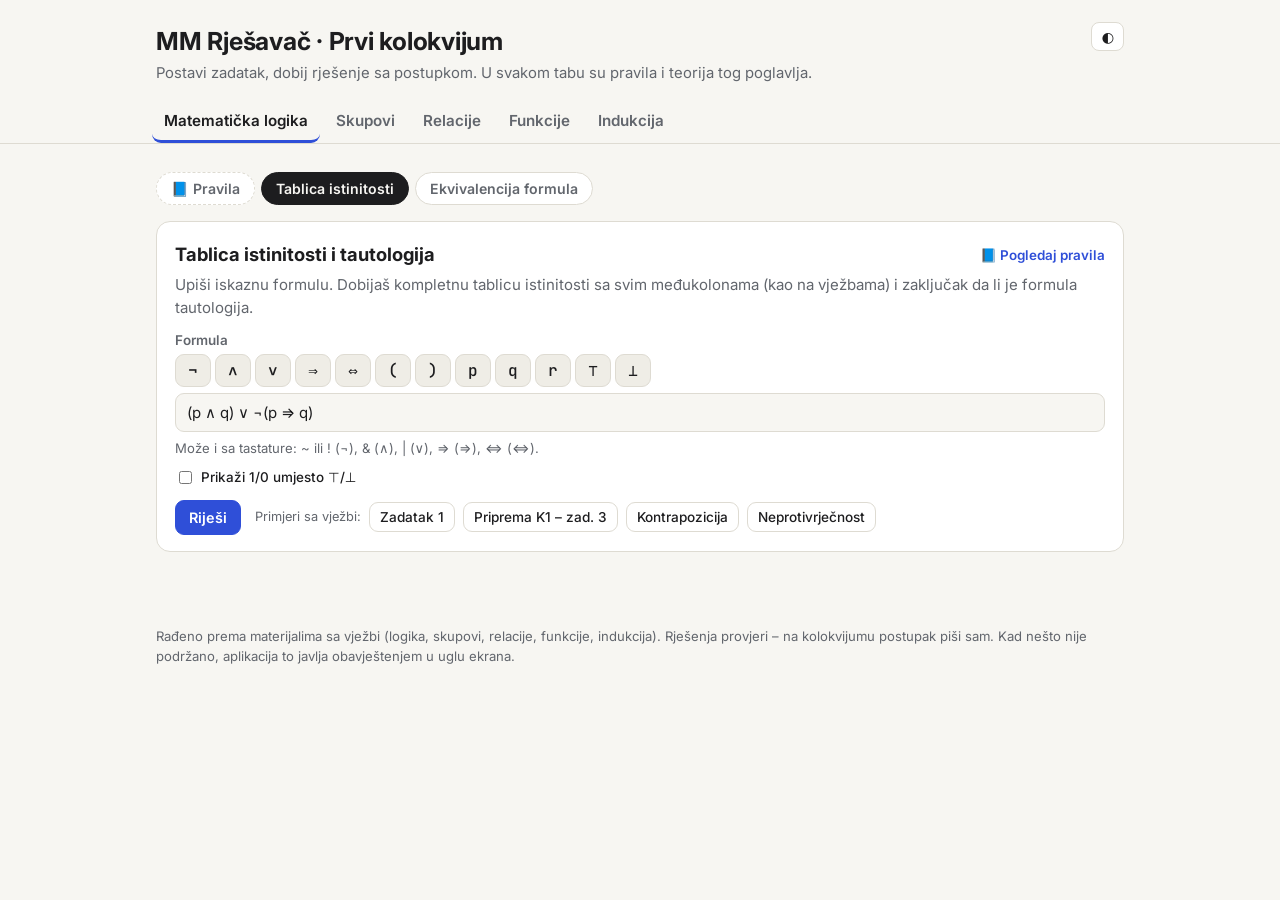
==== commit 08480cfe: "Podtabovi: Pravila + po jedan podtab za svaku vrstu zadatka Co-Authored-By: Claude Opus 5.5 <noreply" ====
--- a/index.html
+++ b/index.html
@@ -139,6 +139,18 @@
 .toast.warn .ti{color:var(--warn)}.toast.err .ti{color:var(--no)}
 .toast.out{opacity:0;transform:translateY(8px)}
 footer{max-width:1000px;margin:0 auto;padding:0 16px 30px;color:var(--mute);font-size:.82rem}
+.subtabs{display:flex;gap:6px;overflow-x:auto;padding:14px 0 2px;scrollbar-width:none;position:sticky;top:46px;z-index:4;background:var(--bg)}
+.subtabs button{flex:0 0 auto;border-radius:999px;padding:7px 14px;font-weight:600;font-size:.88rem;background:var(--card);color:var(--mute);border:1px solid var(--line)}
+.subtabs button.on{background:var(--ink);color:var(--bg);border-color:var(--ink)}
+.subtabs button[data-sub="pravila"]{border-style:dashed}
+.subtabs button[data-sub="pravila"].on{border-style:solid}
+.card.rules{font-size:.95rem}
+.rule-block{border-top:1px solid var(--line);padding-top:6px;margin-top:10px}
+.rule-block:first-of-type{border-top:0}
+.rule-block h3{margin:8px 0 4px}.rule-block h4{margin:10px 0 2px;color:var(--ink)}
+.rule-block ul,.rule-block ol{padding-left:20px}.rule-block li{margin:4px 0}
+.tolinks{float:right;margin-top:-30px;background:none;border:0;color:var(--acc);font-weight:600;font-size:.84rem;padding:4px 0}
+@media (max-width:640px){.tolinks{float:none;margin:0 0 4px}}
 </style>
 </head>
 <body>
@@ -2248,19 +2260,90 @@
 
 // ===================== POKRETANJE =====================
 "use strict";
+
+// kratki nazivi podtabova (redom kartica u svakom tabu)
+const SUB_LABELS = {
+  logika: ["Tablica istinitosti", "Ekvivalencija formula"],
+  skupovi: ["Operacije sa skupovima", "Nepoznati skup X", "Intervali", "Venov dijagram"],
+  relacije: ["Ispitaj relaciju", "Konstruiši relaciju", "Broj relacija"],
+  funkcije: ["Preslikavanje", "Realna funkcija i inverz", "Smjena", "Po dijelovima i g∘f", "Kompozicija"],
+  indukcija: ["Zbir (identitet)", "Djeljivost", "Nejednakost"],
+};
+
+// Svaki tab dijeli na podtabove: „📘 Pravila“ + po jedan podtab za svaku vrstu zadatka
+function buildSubtabs(name) {
+  const panel = $("#tab-" + name);
+  const cards = $$(":scope > section.card", panel);
+  if (!cards.length) return;
+  const rules = document.createElement("section");
+  rules.className = "card rules";
+  rules.innerHTML = `<h2>📘 Pravila i teorija – ${esc($(`nav.tabs button[data-tab="${name}"]`).textContent)}</h2>`;
+  const tasks = [];
+  let li = 0;
+  cards.forEach(card => {
+    const theory = $$("details.theory", card);
+    const title = $("h2", card)?.textContent || "";
+    const hasTask = !!$(".btns", card);
+    if (theory.length) {
+      const block = document.createElement("div");
+      block.className = "rule-block";
+      if (hasTask) block.innerHTML = `<h3>${esc(title)}</h3>`;
+      theory.forEach(d => {
+        const sum = $("summary", d)?.textContent.replace("📘", "").trim();
+        if (sum && !/^Pravila i teorija$/i.test(sum) && hasTask) block.insertAdjacentHTML("beforeend", `<h4>${esc(sum)}</h4>`);
+        [...d.childNodes].filter(n => !(n.tagName === "SUMMARY")).forEach(n => block.appendChild(n));
+        d.remove();
+      });
+      rules.appendChild(block);
+    }
+    if (hasTask) {
+      const label = (SUB_LABELS[name] || [])[li++] || title;
+      tasks.push({ label, card });
+      if (theory.length) card.querySelector("h2").insertAdjacentHTML("afterend", `<button type="button" class="tolinks" data-goto="pravila">📘 Pogledaj pravila</button>`);
+    } else card.remove();
+  });
+  const bar = document.createElement("div");
+  bar.className = "subtabs";
+  const items = [{ id: "pravila", label: "📘 Pravila", el: rules }, ...tasks.map((t, i) => ({ id: "z" + (i + 1), label: t.label, el: t.card }))];
+  bar.innerHTML = items.map(it => `<button type="button" data-sub="${it.id}">${esc(it.label)}</button>`).join("");
+  panel.prepend(bar);
+  panel.appendChild(rules);
+  tasks.forEach(t => panel.appendChild(t.card));
+  items.forEach(it => it.el.dataset.subpage = it.id);
+  panel._items = items;
+}
+function showSub(name, sub) {
+  const panel = $("#tab-" + name);
+  if (!panel || !panel._items) return;
+  if (!panel._items.some(it => it.id === sub)) sub = panel._items[1] ? panel._items[1].id : "pravila";
+  panel._items.forEach(it => it.el.hidden = it.id !== sub);
+  $$(".subtabs button", panel).forEach(b => b.classList.toggle("on", b.dataset.sub === sub));
+  panel._cur = sub;
+}
+
 document.addEventListener("DOMContentLoaded", () => {
   const renders = { logika: logikaRender, skupovi: skupoviRender, relacije: relacijeRender, funkcije: funkcijeRender, indukcija: indukcijaRender };
   for (const [k, fn] of Object.entries(renders)) {
-    try { fn(); } catch (e) { console.error(e); $("#tab-" + k).innerHTML = `<div class="card bad">Greška pri učitavanju taba: ${esc(e.message)}</div>`; }
-  }
-  const show = (name) => {
+    try { fn(); buildSubtabs(k); } catch (e) { console.error(e); $("#tab-" + k).innerHTML = `<div class="card bad">Greška pri učitavanju taba: ${esc(e.message)}</div>`; }
+  }
+  const go = (name, sub, push = true) => {
     if (!renders[name]) name = "logika";
     $$("nav.tabs button").forEach(b => b.classList.toggle("on", b.dataset.tab === name));
     $$(".panel").forEach(p => p.classList.toggle("on", p.id === "tab-" + name));
+    showSub(name, sub ?? $("#tab-" + name)._cur);
+    if (push) history.replaceState(null, "", "#" + name + "/" + $("#tab-" + name)._cur);
   };
-  $$("nav.tabs button").forEach(b => b.onclick = () => { show(b.dataset.tab); history.replaceState(null, "", "#" + b.dataset.tab); window.scrollTo({ top: 0 }); });
-  show(location.hash.slice(1));
-  window.addEventListener("hashchange", () => show(location.hash.slice(1)));
+  $$("nav.tabs button").forEach(b => b.onclick = () => { go(b.dataset.tab); window.scrollTo({ top: 0 }); });
+  document.addEventListener("click", e => {
+    const sb = e.target.closest(".subtabs button, .tolinks");
+    if (!sb) return;
+    const name = sb.closest(".panel").id.slice(4);
+    go(name, sb.dataset.sub || sb.dataset.goto);
+    window.scrollTo({ top: 0 });
+  });
+  const fromHash = () => { const [n, s] = location.hash.slice(1).split("/"); go(n, s, false); };
+  fromHash();
+  window.addEventListener("hashchange", fromHash);
   // tema
   const root = document.documentElement;
   try { const t = localStorage.getItem("mm-theme"); if (t) root.dataset.theme = t; } catch { }
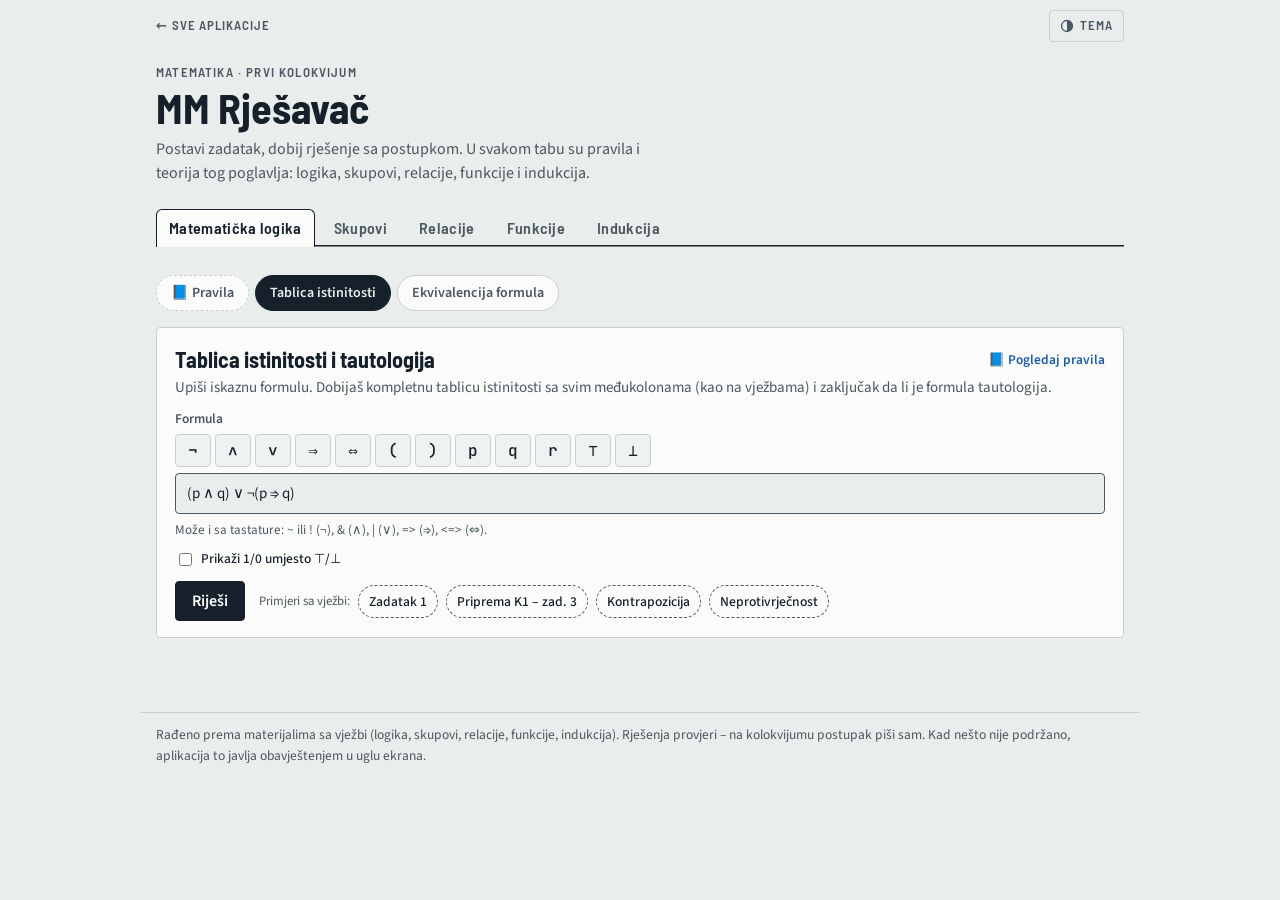
==== commit 32ae2c2f: "Zajednički dizajn svih aplikacija i veza na djuk400.github.io Isti izgled kao Rješavač inverznih fun" ====
--- a/index.html
+++ b/index.html
@@ -152,14 +152,75 @@
 .tolinks{float:right;margin-top:-30px;background:none;border:0;color:var(--acc);font-weight:600;font-size:.84rem;padding:4px 0}
 @media (max-width:640px){.tolinks{float:none;margin:0 0 4px}}
 </style>
+<!--fk-dizajn:start-->
+<link rel="preconnect" href="https://fonts.googleapis.com">
+<link rel="preconnect" href="https://fonts.gstatic.com" crossorigin>
+<link rel="stylesheet" href="https://fonts.googleapis.com/css2?family=Barlow+Semi+Condensed:wght@500;600;700&family=Source+Sans+3:ital,wght@0,400;0,600;0,700;1,400&family=STIX+Two+Text:ital,wght@0,400;0,600;1,400&display=swap">
+<style id="fk-dizajn">/* Zajednički dizajn svih aplikacija (izvor: djuk400.github.io/dizajn) */
+:root{--fk-bg:#e9edeb;--fk-paper:#fbfcfa;--fk-ink:#16202a;--fk-ink2:#4b5761;--fk-rule:#c8d1ce;--fk-chip:#eef2f0;--fk-grid:#e4eae7;--fk-grid5:#ccd7d3;--fk-blue:#1c5aa8;--fk-blue-bg:#e6eef8;--fk-red:#b33a28;--fk-ok:#1f6e44;--fk-ok-bg:#e6f2ea;--fk-warn:#8a5a00;--fk-warn-bg:#fbf1dc;--fk-err:#a8261c;--fk-err-bg:#fbecea;--fk-h:#1d5fae;--fk-f:#bb3a2b;--fk-p:#1f774a;--fk-n:#b86e00;--fk-o:#7a40b8;
+  --fk-head:"Barlow Semi Condensed","Arial Narrow",system-ui,sans-serif;
+  --fk-body:"Source Sans 3",-apple-system,BlinkMacSystemFont,"Segoe UI",Roboto,Arial,sans-serif;
+  --fk-math:"STIX Two Text","Times New Roman",Times,serif}
+@media (prefers-color-scheme: dark){:root:not([data-theme="light"]){--fk-bg:#0e1215;--fk-paper:#151a1e;--fk-ink:#e2e7e5;--fk-ink2:#a1acb1;--fk-rule:#2b353a;--fk-chip:#1c2327;--fk-grid:#1b2226;--fk-grid5:#263035;--fk-blue:#7cb0f2;--fk-blue-bg:#172333;--fk-red:#f2907b;--fk-ok:#6fcf98;--fk-ok-bg:#15291e;--fk-warn:#f0b75a;--fk-warn-bg:#2e2412;--fk-err:#ff8f80;--fk-err-bg:#2c1714;--fk-h:#72aaf1;--fk-f:#f08574;--fk-p:#63c590;--fk-n:#f0b04f;--fk-o:#c39bf2;color-scheme:dark}}
+:root[data-theme="dark"]{--fk-bg:#0e1215;--fk-paper:#151a1e;--fk-ink:#e2e7e5;--fk-ink2:#a1acb1;--fk-rule:#2b353a;--fk-chip:#1c2327;--fk-grid:#1b2226;--fk-grid5:#263035;--fk-blue:#7cb0f2;--fk-blue-bg:#172333;--fk-red:#f2907b;--fk-ok:#6fcf98;--fk-ok-bg:#15291e;--fk-warn:#f0b75a;--fk-warn-bg:#2e2412;--fk-err:#ff8f80;--fk-err-bg:#2c1714;--fk-h:#72aaf1;--fk-f:#f08574;--fk-p:#63c590;--fk-n:#f0b04f;--fk-o:#c39bf2;color-scheme:dark}
+/* gornja traka: povratak na sve aplikacije + tema */
+.fk-bar{box-sizing:border-box;max-width:var(--fk-w,1080px);margin:0 auto;display:flex;align-items:center;justify-content:space-between;gap:12px;
+  padding:10px max(16px,env(safe-area-inset-right,0px)) 0 max(16px,env(safe-area-inset-left,0px));
+  font:600 13px/1.2 var(--fk-head);letter-spacing:.07em;text-transform:uppercase}
+.fk-crumbs{display:flex;flex-wrap:wrap;align-items:center;gap:2px 8px;min-width:0}
+.fk-crumbs a{color:var(--fk-ink2);text-decoration:none;padding:6px 0}
+.fk-crumbs a:hover{color:var(--fk-ink);text-decoration:underline;text-underline-offset:3px}
+.fk-crumbs span{color:var(--fk-rule)}
+.fk-bar button{flex:none;display:inline-flex;align-items:center;gap:6px;font:inherit;letter-spacing:inherit;text-transform:inherit;color:var(--fk-ink2);background:transparent;
+  border:1px solid var(--fk-rule);border-radius:4px;padding:5px 10px;min-height:32px;cursor:pointer}
+.fk-bar button:hover{color:var(--fk-ink);border-color:var(--fk-ink2)}
+.fk-bar a:focus-visible,.fk-bar button:focus-visible{outline:2px solid var(--fk-blue);outline-offset:2px}
+/* zaglavlje */
+:root body .fk-eyebrow{font:600 13px/1.3 var(--fk-head);letter-spacing:.09em;text-transform:uppercase;color:var(--fk-ink2);margin:0 0 4px}
+:root body .fk-h1{font-family:var(--fk-head);font-weight:700;font-size:clamp(28px,7vw,42px);line-height:1.05;letter-spacing:0;margin:0 0 8px;color:var(--fk-ink);text-wrap:balance}
+:root body .fk-lede{display:block;margin:0 0 18px;max-width:64ch;color:var(--fk-ink2);font:400 16px/1.5 var(--fk-body)}
+/* tabovi kao kartoteka */
+:root body .fk-tabs{display:flex;flex-wrap:wrap;gap:6px;margin:0 0 18px;padding:0;background:transparent;border:0;border-radius:0;box-shadow:inset 0 -1.5px 0 var(--fk-ink)}
+:root body .fk-tabs>button,:root body .fk-tabs>a{flex:0 0 auto;font:600 16px/1.3 var(--fk-head);letter-spacing:.02em;color:var(--fk-ink2);background:transparent;
+  padding:8px 12px 8px;border:1.5px solid transparent;border-bottom:0;border-radius:6px 6px 0 0;cursor:pointer;white-space:nowrap;text-decoration:none}
+:root body .fk-tabs>button:hover{color:var(--fk-ink);border-color:transparent}
+:root body .fk-tabs>.on,:root body .fk-tabs>[aria-selected="true"]{color:var(--fk-ink);background:var(--fk-paper);border-color:var(--fk-ink);font-weight:600}
+:root{--fk-w:1000px}
+
+:root:root:root{--bg:var(--fk-bg);--card:var(--fk-paper);--ink:var(--fk-ink);--mute:var(--fk-ink2);--line:var(--fk-rule);--soft:var(--fk-chip);
+  --acc:var(--fk-blue);--acc-ink:var(--fk-paper);--ok:var(--fk-ok);--ok-bg:var(--fk-ok-bg);--no:var(--fk-err);--no-bg:var(--fk-err-bg);--warn:var(--fk-warn);
+  --sans:var(--fk-body)}
+html header.top{max-width:var(--fk-w);padding:22px max(16px,env(safe-area-inset-right,0px)) 0 max(16px,env(safe-area-inset-left,0px))}
+html nav.tabs{position:sticky;top:0;z-index:5;background:var(--fk-bg);border:0;margin-top:0;padding-top:6px}
+html nav.tabs .inner.fk-tabs{max-width:var(--fk-w);margin:0 auto;flex-wrap:nowrap;overflow-x:auto;scrollbar-width:none;padding:0 max(16px,env(safe-area-inset-right,0px)) 0 max(16px,env(safe-area-inset-left,0px));
+  box-shadow:none;background:linear-gradient(var(--fk-ink),var(--fk-ink)) bottom/calc(100% - 32px) 1.5px no-repeat}
+html nav.tabs .inner.fk-tabs>button{border-bottom:0;padding:8px 12px}
+html main,html footer{max-width:var(--fk-w)}
+html .card{border-radius:4px;border-color:var(--fk-rule)}
+html .card h2{font:700 22px/1.2 var(--fk-head)}
+html .card h3{font:700 18px/1.25 var(--fk-head)}
+html input[type=text],html input:not([type]),html input[type=number],html textarea,html select{border-radius:4px;border:1.5px solid var(--fk-ink2)}
+html button{border-radius:4px;font-family:var(--fk-body)}
+html button.primary{background:var(--fk-ink);border-color:var(--fk-ink);color:var(--fk-paper);font-size:16px;padding:8px 16px}
+html button.ex{border:1px dashed var(--fk-ink2);border-radius:999px}
+html .subtabs{top:52px}
+html .subtabs button{border-radius:999px}
+html .eq,html details.theory,html .verdict{border-radius:4px}
+html .toast{border-radius:4px}
+html footer{padding:12px max(16px,env(safe-area-inset-right,0px)) 30px max(16px,env(safe-area-inset-left,0px));border-top:1px solid var(--fk-rule);font-size:13.5px;color:var(--fk-ink2)}
+</style>
+<script>(function(){var r=document.documentElement,k='fk-theme';try{var t=localStorage.getItem(k);if(t)r.dataset.theme=t}catch(e){}document.addEventListener('click',function(e){var b=e.target.closest&&e.target.closest('#fk-theme');if(!b)return;var d=r.dataset.theme?r.dataset.theme==='dark':matchMedia('(prefers-color-scheme: dark)').matches;r.dataset.theme=d?'light':'dark';try{localStorage.setItem(k,r.dataset.theme)}catch(e){}});})();</script>
+<!--fk-dizajn:end-->
 </head>
 <body>
-<header class="top">
-  <button class="themebtn" id="theme" title="Svijetla / tamna tema">◐</button>
-  <h1>MM Rješavač · Prvi kolokvijum</h1>
-  <p>Postavi zadatak, dobij rješenje sa postupkom. U svakom tabu su pravila i teorija tog poglavlja.</p>
+<!--fk-bar:start--><nav class="fk-bar" aria-label="Navigacija"><div class="fk-crumbs"><a href="https://djuk400.github.io/">← Sve aplikacije</a></div><button type="button" id="fk-theme" aria-label="Svijetla ili tamna tema"><svg width="14" height="14" viewBox="0 0 16 16" aria-hidden="true"><circle cx="8" cy="8" r="6.3" fill="none" stroke="currentColor" stroke-width="1.5"/><path d="M8 1.7a6.3 6.3 0 0 1 0 12.6z" fill="currentColor"/></svg>Tema</button></nav><!--fk-bar:end-->
+<!--fk-head--><header class="top">
+  <p class="fk-eyebrow">Matematika · prvi kolokvijum</p>
+  <h1 class="fk-h1">MM Rješavač</h1>
+  <p class="fk-lede">Postavi zadatak, dobij rješenje sa postupkom. U svakom tabu su pravila i teorija tog poglavlja: logika, skupovi, relacije, funkcije i indukcija.</p>
+  <button id="theme" hidden></button>
 </header>
-<nav class="tabs"><div class="inner">
+<nav class="tabs"><div class="inner fk-tabs">
   <button data-tab="logika" class="on">Matematička logika</button>
   <button data-tab="skupovi">Skupovi</button>
   <button data-tab="relacije">Relacije</button>
@@ -2346,11 +2407,11 @@
   window.addEventListener("hashchange", fromHash);
   // tema
   const root = document.documentElement;
-  try { const t = localStorage.getItem("mm-theme"); if (t) root.dataset.theme = t; } catch { }
+  try { const t = localStorage.getItem("fk-theme"); if (t) root.dataset.theme = t; } catch { }
   $("#theme").onclick = () => {
     const dark = root.dataset.theme ? root.dataset.theme === "dark" : matchMedia("(prefers-color-scheme: dark)").matches;
     root.dataset.theme = dark ? "light" : "dark";
-    try { localStorage.setItem("mm-theme", root.dataset.theme); } catch { }
+    try { localStorage.setItem("fk-theme", root.dataset.theme); } catch { }
   };
 });
 </script>
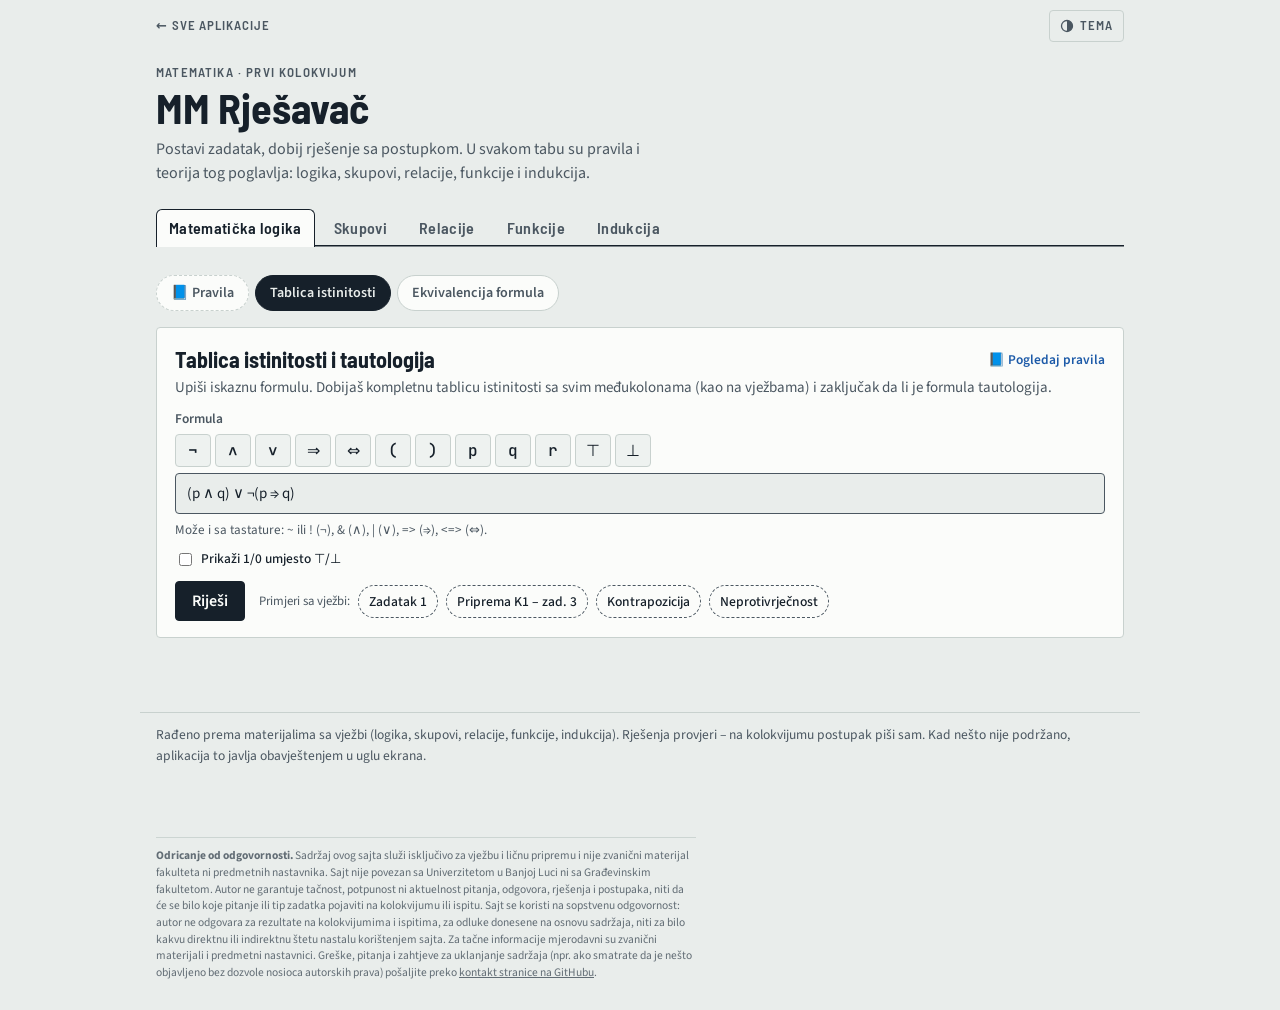
==== commit 088bff89: "Odricanje od odgovornosti sa kontakt linkom; uklonjeni lični podaci iz sadržaja Co-Authored-By: Clau" ====
--- a/index.html
+++ b/index.html
@@ -2415,5 +2415,6 @@
   };
 });
 </script>
+<!--fk-legal:start--><div class="fk-legal" style="box-sizing:border-box;max-width:var(--fk-w,1080px);margin:28px auto 0;padding:12px max(16px,env(safe-area-inset-right,0px)) 28px max(16px,env(safe-area-inset-left,0px))"><p style="margin:0;padding-top:10px;border-top:1px solid var(--fk-rule,#c8d1ce);font:11.5px/1.45 var(--fk-body,system-ui,sans-serif);color:var(--fk-ink2,#4b5761);max-width:90ch;opacity:.85"><b>Odricanje od odgovornosti.</b> Sadržaj ovog sajta služi isključivo za vježbu i ličnu pripremu i nije zvanični materijal fakulteta ni predmetnih nastavnika. Sajt nije povezan sa Univerzitetom u Banjoj Luci ni sa Građevinskim fakultetom. Autor ne garantuje tačnost, potpunost ni aktuelnost pitanja, odgovora, rješenja i postupaka, niti da će se bilo koje pitanje ili tip zadatka pojaviti na kolokvijumu ili ispitu. Sajt se koristi na sopstvenu odgovornost: autor ne odgovara za rezultate na kolokvijumima i ispitima, za odluke donesene na osnovu sadržaja, niti za bilo kakvu direktnu ili indirektnu štetu nastalu korištenjem sajta. Za tačne informacije mjerodavni su zvanični materijali i predmetni nastavnici. Greške, pitanja i zahtjeve za uklanjanje sadržaja (npr. ako smatrate da je nešto objavljeno bez dozvole nosioca autorskih prava) pošaljite preko <a href="https://github.com/DjUK400/djuk400.github.io/issues" target="_blank" rel="noopener" style="color:inherit;text-decoration:underline">kontakt stranice na GitHubu</a>.</p></div><!--fk-legal:end-->
 </body>
 </html>
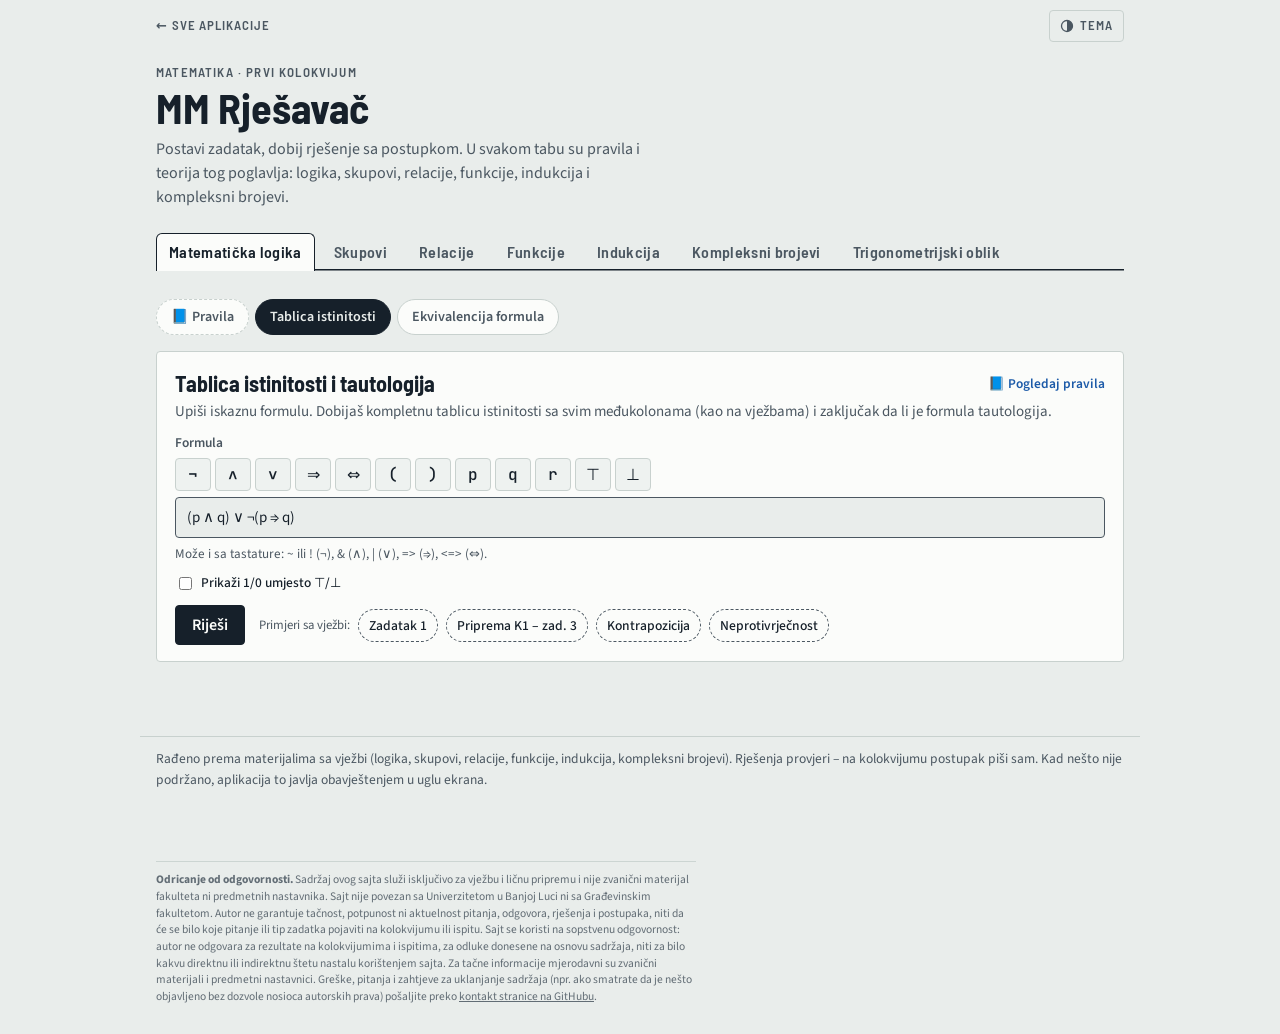
==== commit 9755b6ee: "Kompleksni brojevi i trigonometrijski oblik: novi tabovi sa rješavačima, crtežom ravni i treningom „" ====
--- a/index.html
+++ b/index.html
@@ -3,8 +3,8 @@
 <head>
 <meta charset="utf-8">
 <meta name="viewport" content="width=device-width, initial-scale=1">
-<title>MM Rješavač – logika, skupovi, relacije, funkcije, indukcija</title>
-<meta name="description" content="Rješavač zadataka za prvi kolokvijum iz matematike: tablice istinitosti, skupovi, relacije, funkcije i matematička indukcija – sa postupkom i pravilima.">
+<title>MM Rješavač – logika, skupovi, relacije, funkcije, indukcija, kompleksni brojevi</title>
+<meta name="description" content="Rješavač zadataka za prvi kolokvijum iz matematike: tablice istinitosti, skupovi, relacije, funkcije, matematička indukcija i kompleksni brojevi – sa postupkom i pravilima.">
 <link rel="preconnect" href="https://fonts.googleapis.com">
 <link href="https://fonts.googleapis.com/css2?family=Inter:wght@400;500;600;700&family=JetBrains+Mono:wght@400;600;700&display=swap" rel="stylesheet">
 <style>:root{
@@ -151,6 +151,25 @@
 .rule-block ul,.rule-block ol{padding-left:20px}.rule-block li{margin:4px 0}
 .tolinks{float:right;margin-top:-30px;background:none;border:0;color:var(--acc);font-weight:600;font-size:.84rem;padding:4px 0}
 @media (max-width:640px){.tolinks{float:none;margin:0 0 4px}}
+/* kompleksni brojevi */
+.insight{margin:12px 0;padding:10px 13px;border-left:4px solid var(--fk-n,#b86e00);background:var(--fk-warn-bg,#fbf1dc);border-radius:4px;font-size:.93rem}
+.insight ul{margin:6px 0 0;padding-left:20px}.insight li{margin:3px 0}
+details.theory .insight{background:var(--card)}
+svg.cplane{max-width:340px;color:var(--ink)}
+svg.cplane .grid{stroke:var(--line);stroke-width:.7}
+svg.cplane .axis{stroke:var(--ink);stroke-width:1.3}
+svg.cplane .tick{font:10.5px var(--mono);fill:var(--mute)}
+svg.cplane .axl{font:italic 600 13px var(--fk-math,serif);fill:var(--ink)}
+svg.cplane .ptl{font:600 13px var(--mono)}
+svg.cplane .arcl{font:italic 600 13px var(--fk-math,serif)}
+svg.cplane .proj{stroke:var(--mute);stroke-dasharray:3 3;stroke-width:1}
+svg.cplane .ucirc{fill:none;stroke:var(--mute);stroke-dasharray:4 4}
+.drill-q{background:var(--soft);border-radius:4px;padding:14px 16px;margin:6px 0 4px;font-size:1.15rem;min-height:2.6em}
+.drill-q .big{font-size:1.25rem}
+.drill-score{margin-left:auto;font-size:.85rem;color:var(--mute);font-weight:600}
+table.angtab{font-family:var(--mono);font-size:.85rem;margin:10px 0}
+table.angtab th,table.angtab td{padding:4px 8px;text-align:center;border-bottom:1px solid var(--line)}
+.subtabs button[data-sub]:last-child:not([data-sub="pravila"]){}
 </style>
 <!--fk-dizajn:start-->
 <link rel="preconnect" href="https://fonts.googleapis.com">
@@ -217,7 +236,7 @@
 <!--fk-head--><header class="top">
   <p class="fk-eyebrow">Matematika · prvi kolokvijum</p>
   <h1 class="fk-h1">MM Rješavač</h1>
-  <p class="fk-lede">Postavi zadatak, dobij rješenje sa postupkom. U svakom tabu su pravila i teorija tog poglavlja: logika, skupovi, relacije, funkcije i indukcija.</p>
+  <p class="fk-lede">Postavi zadatak, dobij rješenje sa postupkom. U svakom tabu su pravila i teorija tog poglavlja: logika, skupovi, relacije, funkcije, indukcija i kompleksni brojevi.</p>
   <button id="theme" hidden></button>
 </header>
 <nav class="tabs"><div class="inner fk-tabs">
@@ -226,6 +245,8 @@
   <button data-tab="relacije">Relacije</button>
   <button data-tab="funkcije">Funkcije</button>
   <button data-tab="indukcija">Indukcija</button>
+  <button data-tab="kompleksni">Kompleksni brojevi</button>
+  <button data-tab="trig">Trigonometrijski oblik</button>
 </div></nav>
 <main>
   <div class="panel on" id="tab-logika"></div>
@@ -233,8 +254,10 @@
   <div class="panel" id="tab-relacije"></div>
   <div class="panel" id="tab-funkcije"></div>
   <div class="panel" id="tab-indukcija"></div>
+  <div class="panel" id="tab-kompleksni"></div>
+  <div class="panel" id="tab-trig"></div>
 </main>
-<footer>Rađeno prema materijalima sa vježbi (logika, skupovi, relacije, funkcije, indukcija). Rješenja provjeri – na kolokvijumu postupak piši sam. Kad nešto nije podržano, aplikacija to javlja obavještenjem u uglu ekrana.</footer>
+<footer>Rađeno prema materijalima sa vježbi (logika, skupovi, relacije, funkcije, indukcija, kompleksni brojevi). Rješenja provjeri – na kolokvijumu postupak piši sam. Kad nešto nije podržano, aplikacija to javlja obavještenjem u uglu ekrana.</footer>
 <div id="toasts"></div>
 <script>// ===================== JEZGRO: razlomci, notifikacije, pomoćne funkcije =====================
 "use strict";
@@ -2319,6 +2342,1018 @@
   return h + `<div class="verdict ok">✔ Prema Principu matematičke indukcije, tvrđenje je tačno za svaki prirodan broj n ≥ ${n0}.</div>`;
 }
 
+// ===================== JEZGRO ZA KOMPLEKSNE BROJEVE =====================
+// Tačno računanje sa korijenima (npr. 1/2 + √3/2·i), uglovi kao racionalni umnošci od π, crtež kompleksne ravni.
+"use strict";
+
+FUNCS.push("conj", "re", "im");
+
+function sqfree(n) { // n = s²·k, k bez kvadrata
+  let s = 1n, k = 1n, m = n;
+  for (let p = 2n; p * p <= m && p < 20000n; p++) {
+    let c = 0; while (m % p === 0n) { m /= p; c++; }
+    if (c) { if (c % 2) k *= p; s *= p ** BigInt(c >> 1); }
+  }
+  return [s, k * m];
+}
+
+// Realni broj oblika  q₀ + q₁√k₁ + q₂√k₂ + …  (qᵢ razlomci, kᵢ bez kvadrata)
+class Sd {
+  constructor(entries = []) { this.t = new Map(); for (const [k, v] of entries) this._add(k, v); }
+  _add(k, v) { k = String(k); const c = (this.t.get(k) || Frac.of(0)).add(v); if (c.isZero()) this.t.delete(k); else this.t.set(k, c); }
+  static of(x) { return new Sd([["1", Frac.of(x)]]); }
+  static sqrtQ(q) {
+    q = Frac.of(q);
+    if (q.sign() < 0) throw new MathErr("Korijen negativnog broja nije realan.");
+    if (q.isZero()) return new Sd();
+    const [s, k] = sqfree(q.n * q.d);
+    return new Sd([[k, new Frac(s, q.d)]]);
+  }
+  clone() { return new Sd([...this.t]); }
+  add(o) { const r = this.clone(); for (const [k, v] of o.t) r._add(k, v); return r; }
+  neg() { return new Sd([...this.t].map(([k, v]) => [k, v.neg()])); }
+  sub(o) { return this.add(o.neg()); }
+  scale(f) { f = Frac.of(f); return new Sd([...this.t].map(([k, v]) => [k, v.mul(f)])); }
+  mul(o) {
+    const r = new Sd();
+    for (const [k1, c1] of this.t) for (const [k2, c2] of o.t) {
+      const a = BigInt(k1), b = BigInt(k2), g = bgcd(a, b);
+      r._add(String((a / g) * (b / g)), c1.mul(c2).mul(new Frac(g)));
+    }
+    return r;
+  }
+  isZero() { return this.t.size === 0; }
+  isRat() { return this.isZero() || (this.t.size === 1 && this.t.has("1")); }
+  rat() { return this.t.get("1") || Frac.of(0); }
+  terms() { return this.t.size; }
+  inv() {
+    if (this.isZero()) throw new MathErr("Dijeljenje nulom.");
+    const T = [...this.t];
+    if (T.length === 1) { const [k, c] = T[0]; const K = BigInt(k); return new Sd([[k, Frac.of(1).div(c.mul(new Frac(K)))]]); }
+    if (T.length === 2) { // (x + y)⁻¹ = (x − y) / (x² − y²)
+      const x = new Sd([T[0]]), y = new Sd([T[1]]);
+      const den = x.mul(x).sub(y.mul(y));
+      return x.sub(y).scale(Frac.of(1).div(den.rat()));
+    }
+    throw new MathErr("Imenilac sa više od dva korijena nije podržan.");
+  }
+  div(o) { return this.mul(o.inv()); }
+  num() { let s = 0; for (const [k, c] of this.t) s += c.toNumber() * Math.sqrt(Number(k)); return s; }
+  eq(o) { return this.sub(o).isZero(); }
+  sign() { const v = this.num(); return Math.abs(v) < 1e-12 ? 0 : Math.sign(v); }
+  isOne() { return this.eq(Sd.of(1)); }
+  pow(n) { let r = Sd.of(1); for (let i = 0; i < n; i++) r = r.mul(this); return r; }
+  // ispis
+  _sorted() { return [...this.t].sort((a, b) => (b[1].sign() > 0) - (a[1].sign() > 0) || (BigInt(a[0]) < BigInt(b[0]) ? -1 : 1)); }
+  toString() {
+    if (this.isZero()) return "0";
+    const T = this._sorted();
+    const dens = T.map(([, c]) => c.d);
+    const common = T.length > 1 && dens.every(d => d === dens[0]) && dens[0] > 1n;
+    const one = ([k, c], first, D) => {
+      const n = D ? c.n : c.n, d = D ? 1n : c.d;
+      const neg = n < 0n, an = neg ? -n : n;
+      let s;
+      if (k === "1") s = d === 1n ? `${an}` : `${an}/${d}`;
+      else s = `${an === 1n ? "" : an}√${k}${d === 1n ? "" : "/" + d}`;
+      return first ? (neg ? "−" : "") + s : (neg ? " − " : " + ") + s;
+    };
+    if (common) return `(${T.map((t, i) => one(t, i === 0, true)).join("")})/${dens[0]}`;
+    return T.map((t, i) => one(t, i === 0, false)).join("");
+  }
+  isNeg1Term() { return this.terms() === 1 && this.sign() < 0; }
+  // za upotrebu kao faktor/dio izraza
+  paren() { const s = this.toString(); return this.terms() > 1 || this.sign() < 0 ? `(${s})` : s; }
+}
+const fS = s => s.toString();
+
+// Kompleksan broj a + bi (a, b ∈ Sd)
+class Cx {
+  constructor(re = new Sd(), im = new Sd()) { this.re = re instanceof Sd ? re : Sd.of(re); this.im = im instanceof Sd ? im : Sd.of(im); }
+  static I() { return new Cx(new Sd(), Sd.of(1)); }
+  add(o) { return new Cx(this.re.add(o.re), this.im.add(o.im)); }
+  sub(o) { return new Cx(this.re.sub(o.re), this.im.sub(o.im)); }
+  neg() { return new Cx(this.re.neg(), this.im.neg()); }
+  mul(o) { return new Cx(this.re.mul(o.re).sub(this.im.mul(o.im)), this.re.mul(o.im).add(this.im.mul(o.re))); }
+  conj() { return new Cx(this.re, this.im.neg()); }
+  norm2() { return this.re.mul(this.re).add(this.im.mul(this.im)); }
+  div(o) {
+    const n = o.norm2(); if (n.isZero()) throw new MathErr("Dijeljenje nulom (imenilac je 0).");
+    const t = this.mul(o.conj()), inv = n.inv();
+    return new Cx(t.re.mul(inv), t.im.mul(inv));
+  }
+  scale(s) { return new Cx(this.re.mul(s), this.im.mul(s)); }
+  isZero() { return this.re.isZero() && this.im.isZero(); }
+  isReal() { return this.im.isZero(); }
+  eq(o) { return this.sub(o).isZero(); }
+  num() { return [this.re.num(), this.im.num()]; }
+  pow(n) {
+    if (n < 0) return new Cx(Sd.of(1)).div(this.pow(-n));
+    let r = new Cx(Sd.of(1)), b = this;
+    while (n > 0) { if (n & 1) r = r.mul(b); b = b.mul(b); n >>= 1; }
+    return r;
+  }
+  toString() { return cxStr(this.re, this.im); }
+  paren() { const s = this.toString(); return (!this.re.isZero() && !this.im.isZero()) || /^−/.test(s) || /[+−]/.test(s.slice(1)) ? `(${s})` : s; }
+}
+function imPart(im, first) { // ispis imaginarnog dijela
+  if (im.isZero()) return "";
+  const neg = im.terms() === 1 && im.sign() < 0, a = neg ? im.neg() : im;
+  let body;
+  if (a.isOne()) body = "i";
+  else if (a.terms() > 1) body = `(${a})i`;
+  else if (a.isRat()) { const q = a.rat(); body = q.d === 1n ? `${q.n}i` : `${q} i`; }
+  else body = /\//.test(a.toString()) ? `${a} i` : `${a}i`;
+  if (a.terms() > 1 && !neg) return first ? body : " + " + body;
+  return first ? (neg ? "−" : "") + body : (neg ? " − " : " + ") + body;
+}
+function cxStr(re, im) {
+  if (re.isZero() && im.isZero()) return "0";
+  if (im.isZero()) return re.toString();
+  if (re.isZero()) return imPart(im, true);
+  return re.toString() + imPart(im, false);
+}
+
+// ---------- uglovi: φ = k·π, k razlomak ----------
+const S_ = n => Sd.sqrtQ(n);
+const COS12 = [Sd.of(1), S_(6).add(S_(2)).scale(new Frac(1n, 4n)), S_(3).scale(new Frac(1n, 2n)), S_(2).scale(new Frac(1n, 2n)), Sd.of(new Frac(1n, 2n)), S_(6).sub(S_(2)).scale(new Frac(1n, 4n)), new Sd()];
+function cos12(j) { j = ((j % 24) + 24) % 24; if (j <= 6) return COS12[j]; if (j <= 12) return COS12[12 - j].neg(); if (j <= 18) return COS12[j - 12].neg(); return COS12[24 - j]; }
+const sin12 = j => cos12(6 - j);
+function normK(k) { // u (−1, 1]
+  k = Frac.of(k);
+  let r = new Frac(((k.n % (2n * k.d)) + 2n * k.d) % (2n * k.d), k.d); // [0, 2)
+  if (r.cmp(1) > 0) r = r.sub(2);
+  return r;
+}
+function angStr(k) {
+  k = Frac.of(k);
+  if (k.isZero()) return "0";
+  const n = k.n < 0n ? -k.n : k.n, s = k.n < 0n ? "−" : "";
+  return `${s}${n === 1n ? "" : n}π${k.d === 1n ? "" : "/" + k.d}`;
+}
+function angDeg(k) { const d = Frac.of(k).mul(180); return (d.isInt() ? `${d}°` : `${d.toNumber().toFixed(2)}°`).replace("-", "−"); }
+const angP = k => { const s = angStr(k); return s.startsWith("−") ? `(${s})` : s; };
+const sqP = x => (x.isRat() && x.sign() >= 0) ? x.toString() : `(${x})`;
+const denP = x => /^(\d+|√\d+)$/.test(x.toString()) ? x.toString() : `(${x})`;
+function isStd(k) { k = Frac.of(k); return (12n % k.d) === 0n; } // umnožak od π/12
+function cosK(k) { k = Frac.of(k); return isStd(k) ? cos12(Number(k.mul(12).n)) : null; }
+function sinK(k) { k = Frac.of(k); return isStd(k) ? sin12(Number(k.mul(12).n)) : null; }
+function modulus(z) { const n = z.norm2(); return n.isRat() ? Sd.sqrtQ(n.rat()) : null; }
+function findArg(z) { // tačan glavni argument ako je umnožak od π/12
+  const r = modulus(z); if (!r || r.isZero()) return null;
+  const c = z.re.div(r), s = z.im.div(r);
+  for (let j = -11; j <= 12; j++) if (cos12(j).eq(c) && sin12(j).eq(s)) return new Frac(BigInt(j), 12n);
+  return null;
+}
+function quadrant(z) {
+  const a = z.re.sign(), b = z.im.sign();
+  if (a > 0 && b > 0) return "u I kvadrantu"; if (a < 0 && b > 0) return "u II kvadrantu";
+  if (a < 0 && b < 0) return "u III kvadrantu"; if (a > 0 && b < 0) return "u IV kvadrantu";
+  if (b === 0) return a > 0 ? "na pozitivnom dijelu realne ose" : "na negativnom dijelu realne ose";
+  return b > 0 ? "na pozitivnom dijelu imaginarne ose" : "na negativnom dijelu imaginarne ose";
+}
+
+// ---------- parsiranje i izračunavanje izraza sa i ----------
+function prepC(src) {
+  return String(src).replace(/√\s*\(/g, "sqrt(").replace(/√\s*([0-9]+(?:\.[0-9]+)?)/g, "sqrt($1)").replace(/\bj\b/g, "i")
+    .replace(/z̄|z̅/g, "conj(z)").replace(/·/g, "*");
+}
+function parseC(src, vars = []) { return parseExpr(prepC(src), ["i", ...vars]); }
+
+// evalC: tačno izračunavanje; steps (opciono) skuplja korake, tips skuplja "brže" savjete
+function evalC(n, env = {}, steps = null, tips = null) {
+  const rec = (html) => { if (steps) steps.push(html); };
+  const tip = (k) => { if (tips) tips.add(k); };
+  switch (n.t) {
+    case "num": return new Cx(Sd.of(n.v));
+    case "var":
+      if (n.n === "i") return Cx.I();
+      if (n.n in env) return env[n.n];
+      throw new MathErr("Nepoznata oznaka " + n.n);
+    case "const": throw new MathErr(`Konstanta ${n.n} ovdje nije dozvoljena.`);
+    case "neg": return evalC(n.a, env, steps, tips).neg();
+    case "op": {
+      if (n.op === "^") {
+        const e = evalC(n.b, env, null, null);
+        if (!e.isReal() || !e.re.isRat() || !e.re.rat().isInt()) throw new MathErr("Eksponent mora biti cijeli broj.");
+        const k = Number(e.re.rat().n);
+        if (Math.abs(k) > 5000) throw new MathErr("Eksponent je prevelik.");
+        const base = evalC(n.a, env, steps, tips);
+        return powStep(base, k, rec, tip, n.a);
+      }
+      const a = evalC(n.a, env, steps, tips), b = evalC(n.b, env, steps, tips);
+      if (n.op === "+" || n.op === "-") {
+        const r = n.op === "+" ? a.add(b) : a.sub(b);
+        const full = x => !x.re.isZero() && !x.im.isZero();
+        if (full(a) && full(b)) {
+          const o = n.op === "+" ? "+" : "−";
+          rec(`<span class="mono">${a.paren()} ${o} ${b.paren()} = (${a.re} ${o} ${b.re.paren()}) + (${a.im} ${o} ${b.im.paren()})i = <b>${r}</b></span> &nbsp;<span class="hint">(${n.op === "+" ? "sabiramo" : "oduzimamo"} realni sa realnim, imaginarni sa imaginarnim)</span>`);
+        }
+        return r;
+      }
+      if (n.op === "*") {
+        const r = a.mul(b);
+        if (!a.isReal() && !b.isReal()) {
+          if (a.conj().eq(b)) { tip("conj"); rec(`<span class="mono">${a.paren()}${b.paren()} = ${a.re.paren()}² + ${a.im.paren()}² = <b>${r}</b></span> &nbsp;<span class="hint">(z·z̄ = a² + b²)</span>`); }
+          else rec(mulSteps(a, b, r));
+        } else if (steps && ((a.isReal() && !b.re.isZero() && !b.im.isZero()) || (b.isReal() && !a.re.isZero() && !a.im.isZero())) && !(a.isReal() && a.re.isOne()) && !(b.isReal() && b.re.isOne())) {
+          rec(`<span class="mono">${a.paren()} · ${b.paren()} = <b>${r}</b></span>`);
+        }
+        const full = x => !x.re.isZero() && !x.im.isZero();
+        if ((full(a) && b.eq(Cx.I())) || (full(b) && a.eq(Cx.I()))) tip("rot");
+        return r;
+      }
+      if (n.op === "/") {
+        if (b.isZero()) throw new MathErr("Dijeljenje nulom.");
+        const r = a.div(b);
+        if (!b.isReal()) { rec(divSteps(a, b, r)); tip("div"); }
+        else if (steps && !a.isReal()) rec(`<span class="mono">${a.paren()} / ${b.paren()} = <b>${r}</b></span>`);
+        return r;
+      }
+      throw new MathErr("Operacija mod ovdje nije dozvoljena.");
+    }
+    case "fn": {
+      const a = evalC(n.args[0], env, steps, tips);
+      if (n.f === "conj") { const r = a.conj(); rec(`<span class="mono">conj(${a}) = ${a} sa promijenjenim znakom imaginarnog dijela = <b>${r}</b></span>`); return r; }
+      if (n.f === "re") return new Cx(a.re);
+      if (n.f === "im") return new Cx(a.im);
+      if (n.f === "abs") {
+        const m = modulus(a);
+        if (!m) throw new MathErr("Modul se ne može tačno izraziti (a² + b² nije racionalan).");
+        rec(`<span class="mono">|${a}| = √(${sqP(a.re)}² + ${sqP(a.im)}²) = √(${a.norm2()}) = <b>${m}</b></span>`);
+        if (pythTriple(a)) tip("pyth");
+        return new Cx(m);
+      }
+      if (n.f === "sqrt") {
+        if (!a.isReal() || !a.re.isRat()) throw new MathErr("Korijen je podržan samo za racionalan broj (npr. √3, √(−4)).");
+        const q = a.re.rat();
+        if (q.sign() >= 0) return new Cx(Sd.sqrtQ(q));
+        const r = new Cx(new Sd(), Sd.sqrtQ(q.neg()));
+        rec(`<span class="mono">√(${q}) = √(${q.neg()})·√(−1) = <b>${r}</b></span> &nbsp;<span class="hint">(√(−1) = i)</span>`);
+        return r;
+      }
+      throw new MathErr(`Funkcija ${n.f} nije podržana u kompleksnom računu.`);
+    }
+  }
+  throw new MathErr("Neispravan izraz (poređenja i logičke operacije ovdje nisu dozvoljene).");
+}
+function pythTriple(z) { const a = z.re, b = z.im; return a.isRat() && b.isRat() && a.rat().isInt() && b.rat().isInt() && !a.isZero() && !b.isZero() && modulus(z).isRat(); }
+
+function termS(v, suffix, first) { // jedan sabirak sa znakom
+  if (v.isZero()) return "";
+  const neg = v.terms() === 1 && v.sign() < 0, a = neg ? v.neg() : v;
+  const body = a.terms() > 1 ? `(${a})${suffix}` : (a.isOne() && suffix ? suffix : `${a}${suffix}`);
+  return first ? (neg ? "−" : "") + body : (neg ? " − " : " + ") + body;
+}
+function joinTerms(list) { let s = "", first = true; for (const [v, suf] of list) { const t = termS(v, suf, first); if (t) { s += t; first = false; } } return s || "0"; }
+function mulSteps(a, b, r) {
+  const ac = a.re.mul(b.re), ad = a.re.mul(b.im), bc = a.im.mul(b.re), bd = a.im.mul(b.im);
+  const l1 = joinTerms([[ac, ""], [ad, "i"], [bc, "i"], [bd, "i²"]]);
+  const l2 = joinTerms([[ac, ""], [ad.add(bc), "i"], [bd.neg(), ""]]);
+  return `<span class="mono">${a.paren()}${b.paren()} = ${l1} = ${l2} = <b>${r}</b></span> &nbsp;<span class="hint">(i² = −1)</span>`;
+}
+function divSteps(a, b, r) {
+  const num = a.mul(b.conj()), den = b.norm2();
+  return `<span class="mono">${a.paren()} / ${b.paren()} = ${a.paren()}${b.conj().paren()} / (${b.paren()}${b.conj().paren()}) = (${num}) / (${sqP(b.re)}² + ${sqP(b.im)}²) = (${num}) / ${den.paren()} = <b>${r}</b></span> &nbsp;<span class="hint">(proširujemo konjugovanim imeniocem)</span>`;
+}
+function powStep(base, k, rec, tip, baseAst) {
+  // stepen jedinice i (ili ±i)
+  if (base.re.isZero() && base.im.terms() === 1 && base.im.isRat() && base.im.rat().abs().eq(1)) {
+    const res = base.pow(k);
+    const q = Math.floor(k / 4), rr = ((k % 4) + 4) % 4;
+    const nm = ["1", "i", "−1", "−i"][rr];
+    if (base.im.sign() > 0) rec(`<span class="mono">i^${k} = i^(4·${q} + ${rr}) = (i⁴)^${q}·i^${rr} = 1·i^${rr} = <b>${nm}</b></span>`);
+    else rec(`<span class="mono">(−i)^${k} = (−1)^${k}·i^${k} = <b>${res}</b></span>`);
+    tip("ipow");
+    return res;
+  }
+  const res = base.pow(k);
+  if (base.isReal() || k === 0 || k === 1) return res;
+  if (k < 0) { rec(`<span class="mono">${base.paren()}^(${k}) = 1 / ${base.paren()}^${-k} = <b>${res}</b></span>`); return res; }
+  if (k === 2) {
+    const a = base.re, b = base.im;
+    rec(`<span class="mono">${base.paren()}² = ${joinTerms([[a.mul(a), ""], [a.mul(b).scale(2), "i"], [b.mul(b), "i²"]])} = <b>${res}</b></span> &nbsp;<span class="hint">((a+bi)² = a² + 2abi − b²)</span>`);
+  } else if (k === 3) {
+    const sq = base.pow(2);
+    rec(`<span class="mono">${base.paren()}³ = ${base.paren()}²·${base.paren()} = ${sq.paren()}·${base.paren()} = <b>${res}</b></span>`);
+  } else {
+    const sq = base.pow(2);
+    rec(`<span class="mono">${base.paren()}^${k}: ${base.paren()}² = ${sq} ⇒ ${base.paren()}^${k} = <b>${res}</b></span>`);
+    tip("moivre");
+  }
+  if (base.re.isRat() && base.im.isRat() && base.re.rat().abs().eq(base.im.rat().abs())) tip("onePlusI");
+  return res;
+}
+
+// ---------- jedan broj u algebarskom ILI trigonometrijskom obliku ----------
+// vraća { z: Cx | null, r: Sd | null, k: Frac | null (ugao/π), rNum, phiNum, trig: bool, src }
+function parseAngle(src) {
+  const s = String(src).trim().replace(/π|pi/gi, "p").replace(/°/g, "*p/180").replace(/^\((.*)\)$/, "$1");
+  try {
+    const [a, b] = linearOf(s.replace(/(\d)\s*p/g, "$1*p"), "p");
+    if (b.isZero()) return { k: a, num: a.toNumber() * Math.PI };
+  } catch { }
+  const v = evalNum(parseExpr(String(src).replace(/π/g, "pi").replace(/°/g, "*pi/180"), ["x"]), {});
+  if (!isFinite(v)) throw new MathErr(`Ne razumijem ugao "${src}". Primjer: π/6, 2π/3, -π/4.`);
+  return { k: null, num: v };
+}
+function parseZ(src) {
+  const s = String(src).trim();
+  const m = s.match(/^(.*?)\s*\*?\s*\(\s*cos\s*\(?\s*([^()]*?(?:\([^()]*\))?[^()]*?)\s*\)?\s*\+\s*i\s*\*?\s*sin\s*\(?\s*([^()]*?(?:\([^()]*\))?[^()]*?)\s*\)?\s*\)\s*$/i);
+  if (m) {
+    const rTxt = m[1].trim() || "1";
+    const rz = evalC(parseC(rTxt));
+    if (!rz.isReal() || rz.re.sign() < 0) throw new MathErr("Modul r mora biti nenegativan realan broj.");
+    const A1 = parseAngle(m[2]), A2 = parseAngle(m[3]);
+    if (Math.abs(A1.num - A2.num) > 1e-9) throw new MathErr("U trigonometrijskom obliku uglovi kod cos i sin moraju biti isti.");
+    const r = rz.re;
+    let z = null;
+    if (A1.k && isStd(A1.k)) z = new Cx(r.mul(cosK(A1.k)), r.mul(sinK(A1.k)));
+    return { z, r, k: A1.k, rNum: r.num(), phiNum: A1.num, trig: true, src: s };
+  }
+  const z = evalC(parseC(s));
+  return { z, r: modulus(z), k: findArg(z), rNum: Math.hypot(...z.num()), phiNum: Math.atan2(z.num()[1], z.num()[0]), trig: false, src: s };
+}
+function trigStr(r, k, phiNum, rNum) {
+  const rs = r ? (r.isOne() ? "" : r.paren()) : (rNum !== undefined ? (+rNum).toFixed(4) : "");
+  const a = k !== null && k !== undefined ? angP(k) : `${(+phiNum).toFixed(4)}`;
+  return `${rs}(cos ${a} + i sin ${a})`;
+}
+function numCxStr(x, y) { const f = v => (Math.abs(v - Math.round(v)) < 1e-9 ? String(Math.round(v)) : v.toFixed(4)).replace("-", "−"); if (Math.abs(y) < 1e-12) return f(x); return `${Math.abs(x) < 1e-12 ? "" : f(x)}${Math.abs(x) < 1e-12 ? (y < 0 ? "−" : "") : (y < 0 ? " − " : " + ")}${f(Math.abs(y))}i`; }
+
+// ---------- crtež kompleksne ravni ----------
+// pts: [{x, y, label, color, vec, proj}], arcs: [{phi, color, label, rr}], opts: {unit: bool}
+function cplane(pts, arcs = [], opts = {}) {
+  const W = 340, H = 340, pad = 26;
+  let M = Math.max(1, ...pts.map(p => Math.max(Math.abs(p.x), Math.abs(p.y))));
+  M *= 1.22;
+  const raw = M / 4, p10 = 10 ** Math.floor(Math.log10(raw)), step = [1, 2, 5, 10].map(m => m * p10).find(s => s >= raw) || raw;
+  const X = x => W / 2 + x / M * (W / 2 - pad), Y = y => H / 2 - y / M * (H / 2 - pad);
+  let g = `<svg class="cplane" viewBox="0 0 ${W} ${H}" role="img" aria-label="Kompleksna ravan">`;
+  g += `<defs><marker id="cpa" viewBox="0 0 10 10" refX="9" refY="5" markerWidth="6" markerHeight="6" orient="auto-start-reverse"><path d="M0,0L10,5L0,10z" fill="currentColor"/></marker></defs>`;
+  for (let v = -Math.floor(M / step) * step; v <= M; v += step) {
+    if (Math.abs(v) < 1e-12) continue;
+    g += `<line x1="${X(v)}" y1="${pad / 2}" x2="${X(v)}" y2="${H - pad / 2}" class="grid"/><line x1="${pad / 2}" y1="${Y(v)}" x2="${W - pad / 2}" y2="${Y(v)}" class="grid"/>`;
+    const lab = (+v.toFixed(6)).toString().replace("-", "−");
+    g += `<text x="${X(v)}" y="${H / 2 + 13}" text-anchor="middle" class="tick">${lab}</text><text x="${W / 2 - 5}" y="${Y(v) + 4}" text-anchor="end" class="tick">${lab}${"i"}</text>`;
+  }
+  g += `<line x1="${pad / 2}" y1="${H / 2}" x2="${W - pad / 2}" y2="${H / 2}" class="axis" marker-end="url(#cpa)"/><line x1="${W / 2}" y1="${H - pad / 2}" x2="${W / 2}" y2="${pad / 2}" class="axis" marker-end="url(#cpa)"/>`;
+  g += `<text x="${W - 8}" y="${H / 2 - 7}" text-anchor="end" class="axl">Re</text><text x="${W / 2 + 7}" y="${pad / 2 + 10}" class="axl">Im</text>`;
+  if (opts.unit) g += `<circle cx="${X(0)}" cy="${Y(0)}" r="${X(1) - X(0)}" class="ucirc"/>`;
+  arcs.forEach((a, i) => {
+    const rr = a.rr || (22 + i * 14), ph = a.phi;
+    const x1 = X(0) + rr, y1 = Y(0), x2 = X(0) + rr * Math.cos(ph), y2 = Y(0) - rr * Math.sin(ph);
+    const large = Math.abs(ph) > Math.PI ? 1 : 0, sweep = ph > 0 ? 0 : 1;
+    if (Math.abs(ph) > 1e-9) g += `<path d="M${x1},${y1} A${rr},${rr} 0 ${large} ${sweep} ${x2},${y2}" fill="none" stroke="${a.color}" stroke-width="1.6"/>`;
+    const mid = ph / 2;
+    if (a.label) g += `<text x="${X(0) + (rr + 9) * Math.cos(mid)}" y="${Y(0) - (rr + 9) * Math.sin(mid) + 4}" class="arcl" fill="${a.color}" text-anchor="middle">${esc(a.label)}</text>`;
+  });
+  pts.forEach(p => {
+    const px = X(p.x), py = Y(p.y);
+    if (p.proj) g += `<line x1="${px}" y1="${py}" x2="${px}" y2="${Y(0)}" class="proj"/><line x1="${px}" y1="${py}" x2="${X(0)}" y2="${py}" class="proj"/>`;
+    if (p.vec) g += `<line x1="${X(0)}" y1="${Y(0)}" x2="${px}" y2="${py}" stroke="${p.color}" stroke-width="2" style="color:${p.color}" marker-end="url(#cpa)"/>`;
+    g += `<circle cx="${px}" cy="${py}" r="4.2" fill="${p.color}"/>`;
+    const right = p.x >= 0;
+    g += `<text x="${px + (right ? 7 : -7)}" y="${py - 8}" text-anchor="${right ? "start" : "end"}" class="ptl" fill="${p.color}">${esc(p.label)}</text>`;
+  });
+  return g + `</svg>`;
+}
+const CPC = { z: "var(--fk-h,#1d5fae)", w: "var(--fk-f,#bb3a2b)", r: "var(--fk-p,#1f774a)", o: "var(--fk-o,#7a40b8)", n: "var(--fk-n,#b86e00)" };
+
+// ---------- „Vidi odmah“ – trening brzog razmišljanja ----------
+const rnd = (a, b) => a + Math.floor(Math.random() * (b - a + 1));
+const pick = arr => arr[Math.floor(Math.random() * arr.length)];
+function drillCard(id, title, lead, gens) {
+  return `<section class="card drill" id="${id}">
+    <h2>⚡ ${title}</h2>
+    <p class="lead">${lead}</p>
+    <div class="drill-q" id="${id}-q"></div>
+    <label for="${id}-in">Tvoj odgovor</label>
+    <input id="${id}-in" class="mono" type="text" autocomplete="off" spellcheck="false" placeholder="npr. −1, 2i, 3 − 4i, √3/2 + 1/2 i, 2π/3">
+    <div class="btns"><button class="primary" id="${id}-ok">Provjeri</button><button id="${id}-next">Sljedeće →</button><button id="${id}-show">Pokaži rješenje</button><span class="drill-score" id="${id}-score"></span></div>
+    <div class="out" id="${id}-out"></div>
+  </section>`;
+}
+function drillWire(id, gens) {
+  let cur = null, t0 = 0, ok = 0, tot = 0, streak = 0, done = false;
+  const q = $(`#${id}-q`), inp = $(`#${id}-in`), out = $(`#${id}-out`), sc = $(`#${id}-score`);
+  const next = () => {
+    cur = pick(gens)(); t0 = performance.now(); done = false;
+    q.innerHTML = `<div class="mono big">${cur.q}</div>${cur.hint ? `<div class="hint">${cur.hint}</div>` : ""}`;
+    inp.value = ""; out.classList.remove("show"); out.innerHTML = "";
+    inp.placeholder = cur.kind === "ang" ? "ugao, npr. 2π/3 ili −π/4" : cur.kind === "r" ? "realan broj, npr. 5 ili 2√2" : "npr. −1, 2i, 3 − 4i, −√3/2 + 1/2 i";
+  };
+  const reveal = (good, sec) => {
+    done = true;
+    const sp = sec !== null ? ` &nbsp;·&nbsp; ${sec.toFixed(1)} s${good && sec <= 10 ? " ⚡" : ""}` : "";
+    out.innerHTML = `<div class="verdict ${good ? "ok" : "no"}">${good ? "✔ Tačno" : sec === null ? "Rješenje" : "✖ Nije tačno"}: <span class="mono">${cur.a}</span>${sp}</div><div class="insight"><b>💡 Kako se vidi odmah:</b> ${cur.why}</div>`;
+    out.classList.add("show");
+    sc.textContent = `${ok}/${tot} tačno · niz ${streak}`;
+  };
+  const check = () => {
+    if (!cur) return;
+    if (done) { next(); return; }
+    const v = inp.value.trim();
+    if (!v) { notify("Upiši odgovor (ili klikni „Pokaži rješenje“)."); return; }
+    let good = false;
+    try {
+      if (cur.kind === "ang") {
+        const A = parseAngle(v); const d = (A.num - cur.val) / (2 * Math.PI);
+        good = Math.abs(d - Math.round(d)) < 1e-7;
+      } else {
+        const Z = parseZ(v); const [x, y] = Z.z ? Z.z.num() : [Z.rNum * Math.cos(Z.phiNum), Z.rNum * Math.sin(Z.phiNum)];
+        good = Math.abs(x - cur.val[0]) < 1e-7 && Math.abs(y - cur.val[1]) < 1e-7;
+      }
+    } catch (e) { notify("Ne razumijem odgovor: " + e.message); return; }
+    tot++; if (good) { ok++; streak++; } else streak = 0;
+    reveal(good, (performance.now() - t0) / 1000);
+  };
+  $(`#${id}-ok`).onclick = check;
+  inp.addEventListener("keydown", e => { if (e.key === "Enter") check(); });
+  $(`#${id}-next`).onclick = next;
+  $(`#${id}-show`).onclick = () => { if (cur && !done) { tot++; streak = 0; reveal(false, null); } };
+  next();
+}
+
+// ===================== KOMPLEKSNI BROJEVI (algebarski oblik) =====================
+"use strict";
+
+const CX_TIPS = {
+  ipow: "Kod iⁿ je bitan samo ostatak pri dijeljenju n sa 4. Dovoljne su posljednje dvije cifre broja n: 2027 → 27 = 4·6 + 3 ⇒ i²⁰²⁷ = −i. Četiri uzastopna stepena uvijek daju zbir 0 (i − 1 − i + 1).",
+  conj: "z·z̄ je uvijek realan broj a² + b² = |z|². Zato ne treba množiti član po član.",
+  div: "Dijeljenje je isto što i množenje konjugovanim: z/w = z·w̄ / |w|². Imenilac c² + d² vidiš odmah. Provjera za 5 sekundi: |z/w| = |z| / |w|.",
+  pyth: "Pitagorine trojke (3,4,5), (5,12,13), (8,15,17), (7,24,25) i njihove umnoške prepoznaj odmah. Tada modul znaš bez računa.",
+  rot: "Množenje sa i je rotacija za 90° oko O: (a + bi)·i = −b + ai. Množenje sa −1 je rotacija za 180°.",
+  moivre: "Za veće stepene koristi trigonometrijski oblik i Moavrovu formulu (tab „Trigonometrijski oblik“). Umjesto n množenja zagrada stepenuješ modul i množiš ugao.",
+  onePlusI: "Zapamti (1 + i)² = 2i i (1 − i)² = −2i. Tada je npr. (1 + i)¹⁰ = (2i)⁵ = 32i, bez ijednog množenja zagrada.",
+};
+function tipsHtml(tips) {
+  if (!tips || !tips.size) return "";
+  return `<div class="insight"><b>💡 Kako bi ovo inženjer vidio odmah</b><ul>${[...tips].map(k => `<li>${CX_TIPS[k]}</li>`).join("")}</ul></div>`;
+}
+
+function kompleksniRender() {
+  const panel = $("#tab-kompleksni");
+  panel.innerHTML = `
+  <section class="card">
+    <h2>Pojam kompleksnog broja</h2>
+    <details class="theory"><summary>📘 Uvod i definicija</summary>
+      <p><b>Zašto?</b> Jednačina x² + 1 = 0, tj. x² = −1, nema rješenje u ℝ, jer je kvadrat svakog realnog broja nenegativan. Zato skup brojeva proširujemo.</p>
+      <ul>
+        <li><b>Imaginarna jedinica</b> i je broj za koji važi <b>i² = −1</b>. Takođe je i³ = −i i i⁴ = 1.</li>
+        <li><b>Kompleksni broj</b> je broj oblika <b>z = a + bi</b>, gdje su a, b ∈ ℝ. a = Re(z) je <b>realni dio</b>, b = Im(z) je <b>imaginarni dio</b>. Na primjer, za z = 3 − 5i je Re(z) = 3 i Im(z) = −5 (ne −5i!).</li>
+        <li><b>Posebni slučajevi:</b> b = 0 daje realan broj, a = 0 daje čisto imaginaran broj, a = b = 0 daje nulu. Svaki realan broj je i kompleksni: ℝ ⊂ ℂ.</li>
+        <li><b>Osobine operacija u ℂ:</b> komutativnost (z₁ + z₂ = z₂ + z₁, z₁z₂ = z₂z₁), asocijativnost, distributivnost z₁(z₂ + z₃) = z₁z₂ + z₁z₃. Neutralni elementi su 0 i 1.</li>
+      </ul>
+      <div class="insight"><b>💡 Kako razmišljati (a ne samo računati)</b><ul>
+        <li>Kompleksni broj je <b>tačka (vektor) u ravni</b>. Sabiranje je slaganje vektora, množenje sa i je rotacija za 90°, konjugovanje je ogledalo preko realne ose.</li>
+        <li>iⁿ zavisi samo od ostatka n pri dijeljenju sa 4.</li>
+        <li>z·z̄ = |z|² je uvijek realan broj. To je cijeli „trik“ dijeljenja.</li>
+        <li>Jedna jednačina u ℂ znači dvije jednačine u ℝ (realni dio = realni dio, imaginarni = imaginarni).</li>
+        <li>Provjeri rezultat modulom: |z₁z₂| = |z₁||z₂|, |z₁/z₂| = |z₁|/|z₂|. Ako se moduli ne slažu, negdje je greška.</li>
+      </ul></div>
+    </details>
+  </section>
+
+  <section class="card">
+    <h2>Računanje izraza sa kompleksnim brojevima</h2>
+    <p class="lead">Upiši izraz. Dobijaš svaki korak (sabiranje, množenje, dijeljenje, stepen) i rezultat u obliku a + bi.</p>
+    <details class="theory"><summary>📘 Osnovne operacije</summary>
+      <p>Za z₁ = a + bi i z₂ = c + di:</p>
+      <ul>
+        <li><b>Sabiranje</b> (pokomponentno, realni sa realnim, imaginarni sa imaginarnim): z₁ + z₂ = (a + c) + (b + d)i</li>
+        <li><b>Oduzimanje</b>: z₁ − z₂ = (a − c) + (b − d)i</li>
+        <li><b>Množenje</b> (distributivnost i i² = −1): (a + bi)(c + di) = (ac − bd) + (ad + bc)i</li>
+        <li><b>Dijeljenje</b>: proširimo konjugovanim imeniocem: (a + bi)/(c + di) = (a + bi)(c − di)/((c + di)(c − di)) = (ac + bd)/(c² + d²) + (bc − ad)/(c² + d²)·i, za c + di ≠ 0.</li>
+        <li>Primjer: (3 + 2i)/(1 − i) = (3 + 2i)(1 + i)/(1² + (−1)²) = (1 + 5i)/2 = 1/2 + 5/2 i.</li>
+      </ul>
+    </details>
+    <label for="cx-in">Izraz</label>
+    ${symbolBar("#cx-in", ["i", "^", "(", ")", "/", "√", "conj(", "|", "·"])}
+    <input id="cx-in" class="mono" type="text" autocomplete="off" spellcheck="false" value="(2+i)^2 - (1-2i)(3+i)">
+    <p class="hint">Zapis: <span class="mono">3+2i</span>, množenje zagrada <span class="mono">(2+3i)(1-2i)</span>, stepen <span class="mono">i^17</span>, dijeljenje <span class="mono">(3+2i)/(1-i)</span>, konjugovani <span class="mono">conj(3+2i)</span>, modul <span class="mono">|3+4i|</span>, korijen <span class="mono">√3</span> ili <span class="mono">sqrt(-4)</span>.</p>
+    <div class="btns"><button class="primary" id="cx-go">Izračunaj</button>
+      <span class="ex-label">Iz prezentacije:</span>
+      <button class="ex" data-e="i^17 + i^22 + i^31">Primjer 1</button>
+      <button class="ex" data-e="(3+2i) + (4-5i)">Sabiranje</button>
+      <button class="ex" data-e="(5+3i) - (2-4i)">Oduzimanje</button>
+      <button class="ex" data-e="(2+3i)(1-2i)">Množenje</button>
+      <button class="ex" data-e="(3+2i)/(1-i)">Dijeljenje</button>
+      <button class="ex" data-e="(2+i)^2 - (1-2i)(3+i)">Kombinovano</button>
+      <span class="ex-label">Samostalni rad:</span>
+      <button class="ex" data-e="i^35 + i^42 - i^17">1</button>
+      <button class="ex" data-e="(3+2i) + (5-7i)">3</button>
+      <button class="ex" data-e="(2-3i)(1+4i)">4</button>
+      <button class="ex" data-e="(2+i)/(1+2i)">5</button>
+    </div>
+    <div class="out" id="cx-out"></div>
+  </section>
+
+  <section class="card">
+    <h2>Stepeni imaginarne jedinice</h2>
+    <p class="lead">Upiši jedan ili više eksponenata (može i sa znakom: 17, 22, 31 ili 35, 42, −17). Dobijaš svaki stepen i zbir.</p>
+    <details class="theory"><summary>📘 Periodičnost stepena broja i</summary>
+      <p>i¹ = i, i² = −1, i³ = i²·i = −i, i⁴ = i²·i² = 1, i⁵ = i, i⁶ = −1, … Stepeni se ponavljaju sa periodom 4:</p>
+      <p class="mono">i^(4k) = 1, &nbsp; i^(4k+1) = i, &nbsp; i^(4k+2) = −1, &nbsp; i^(4k+3) = −i, &nbsp; k ∈ ℕ₀</p>
+      <p>Primjer: i¹⁷ + i²² + i³¹ = i^(4·4+1) + i^(4·5+2) + i^(4·7+3) = i − 1 − i = −1.</p>
+    </details>
+    <label for="ip-in">Eksponenti (sa znakom ispred stepena)</label>
+    <input id="ip-in" class="mono" type="text" value="17, 22, 31">
+    <div class="btns"><button class="primary" id="ip-go">Izračunaj</button>
+      <button class="ex" data-e="17, 22, 31">Primjer 1</button><button class="ex" data-e="35, 42, -17">Zadatak 1 (+, +, −)</button><button class="ex" data-e="2026">i²⁰²⁶</button><button class="ex" data-e="100, 101, 102, 103">4 uzastopna</button></div>
+    <div class="out" id="ip-out"></div>
+  </section>
+
+  <section class="card">
+    <h2>Jednakost kompleksnih brojeva: odredi x i y (ili z)</h2>
+    <p class="lead">Upiši jednačinu linearnu po x i y (realni brojevi) ili po z. Primjer: <span class="mono">(2x-1) + (y+3)i = 5 - 2i</span> ili <span class="mono">z + 2conj(z) = 3 - i</span>.</p>
+    <details class="theory"><summary>📘 Teorema o jednakosti</summary>
+      <p>Dva kompleksna broja su jednaka <b>ako i samo ako</b> su im jednaki realni i imaginarni dijelovi:</p>
+      <p class="mono">a + bi = c + di ⇔ a = c i b = d</p>
+      <p>Primjer: (2x − 1) + (y + 3)i = 5 − 2i ⇒ {2x − 1 = 5, y + 3 = −2} ⇒ x = 3, y = −5.</p>
+      <p>Ako je nepoznata z, pišemo z = x + yi (x, y ∈ ℝ) i z̄ = x − yi, pa radimo isto.</p>
+    </details>
+    <label for="eq-in">Jednačina</label>
+    ${symbolBar("#eq-in", ["x", "y", "z", "i", "conj(z)", "=", "(", ")"])}
+    <input id="eq-in" class="mono" type="text" value="(2x-1) + (y+3)i = 5 - 2i">
+    <div class="btns"><button class="primary" id="eq-go">Riješi</button>
+      <button class="ex" data-e="(2x-1) + (y+3)i = 5 - 2i">Primjer</button>
+      <button class="ex" data-e="(3x-2) + (y+1)i = 7 - 4i">Zadatak 2</button>
+      <button class="ex" data-e="(x + yi)(2 - i) = 7 + i">(x+yi)(2−i)</button>
+      <button class="ex" data-e="z + 2conj(z) = 3 - i">z + 2z̄</button>
+      <button class="ex" data-e="(1+i)z = 3 - i">(1+i)z</button>
+    </div>
+    <div class="out" id="eq-out"></div>
+  </section>
+
+  <section class="card">
+    <h2>Modul, konjugovani broj i kompleksna ravan</h2>
+    <p class="lead">Upiši z. Dobijaš Re, Im, z̄, −z, |z|, z·z̄, 1/z i crtež u kompleksnoj ravni.</p>
+    <details class="theory"><summary>📘 Kompleksna ravan, konjugovani broj, modul</summary>
+      <ul>
+        <li>Broj z = a + bi predstavljamo <b>tačkom M(a, b)</b>. Horizontalna osa je realna osa, vertikalna osa je imaginarna osa.</li>
+        <li><b>Konjugovan broj</b> broja z = a + bi je z̄ = a − bi (mijenjamo znak ispred imaginarnog dijela). Primjeri: 3 + 2i ↦ 3 − 2i, −1 − 4i ↦ −1 + 4i.</li>
+        <li><b>Modul</b> (apsolutna vrijednost): |z| = √(a² + b²). To je rastojanje tačke M(a, b) od koordinatnog početka. Primjer: |3 + 2i| = √13.</li>
+        <li><b>Veza modula i konjugovanog</b>: z·z̄ = (a + bi)(a − bi) = a² + b² = |z|² (razlika kvadrata). Ovo se koristi pri dijeljenju.</li>
+      </ul>
+    </details>
+    <label for="md-in">z =</label>
+    <input id="md-in" class="mono" type="text" value="-3 + 4i">
+    <div class="btns"><button class="primary" id="md-go">Prikaži</button>
+      <button class="ex" data-e="3 + 2i">3 + 2i</button><button class="ex" data-e="-3 + 4i">Zadatak 6</button><button class="ex" data-e="2 + 2i">2 + 2i</button><button class="ex" data-e="-1 + √3 i">−1 + √3i</button></div>
+    <div class="out" id="md-out"></div>
+  </section>
+
+  ${drillCard("kd", "Vidi odmah – trening", "Pitanja koja se rješavaju u glavi za par sekundi, ako se razumije šta se dešava. Cilj je ispod 10 s po pitanju. Poslije svakog odgovora vidiš kako se rezultat „vidi“ bez računa.")}`;
+
+  // --- računanje izraza
+  const goCx = () => runSafe($("#cx-out"), () => {
+    const src = $("#cx-in").value;
+    const ast = parseC(src);
+    const steps = [], tips = new Set();
+    const r = evalC(ast, {}, steps, tips);
+    let h = `<div class="step">Izraz: <span class="mono big">${esc(src.trim().replace(/\*/g, "·").replace(/-/g, "−").replace(/\s*([+−=])\s*/g, " $1 ").replace(/\( − /g, "(−").replace(/^ − /, "−"))}</span></div>`;
+    if (steps.length) h += `<ol class="steps">${steps.map(s => `<li>${s}</li>`).join("")}</ol>`;
+    h += `<div class="verdict ok">Rezultat: <span class="mono">${esc(r)}</span> &nbsp; <span class="hint">(Re = ${esc(r.re)}, Im = ${esc(r.im)})</span></div>`;
+    if (r.isZero() === false && !(r.re.isRat() && r.im.isRat() && Math.max(...r.num().map(Math.abs)) > 1e4)) {
+      const [x, y] = r.num();
+      h += `<div class="plotwrap">${cplane([{ x, y, label: r.toString(), color: CPC.z, vec: true, proj: true }])}</div>`;
+    }
+    return h + tipsHtml(tips);
+  });
+  $("#cx-go").onclick = goCx;
+  $("#cx-in").addEventListener("keydown", e => { if (e.key === "Enter") goCx(); });
+  $$("#cx-go ~ .ex").forEach(b => b.onclick = () => { $("#cx-in").value = b.dataset.e; goCx(); });
+
+  // --- stepeni i
+  const goIp = () => runSafe($("#ip-out"), () => {
+    const parts = $("#ip-in").value.split(/[,;\s]+/).filter(Boolean);
+    if (!parts.length) throw new MathErr("Upiši bar jedan eksponent.");
+    if (parts.length > 12) throw new MathErr("Najviše 12 eksponenata.");
+    const names = ["1", "i", "−1", "−i"], vals = [new Cx(Sd.of(1)), Cx.I(), new Cx(Sd.of(-1)), new Cx(new Sd(), Sd.of(-1))];
+    let sum = new Cx(), rows = "", expr = [], sub = [], hit = new Set();
+    parts.forEach((p, idx) => {
+      const m = p.match(/^([+−-]?)(\d+)$/);
+      if (!m) throw new MathErr(`"${p}" nije cijeli broj (znak ispred znači + ili − ispred stepena).`);
+      const neg = m[1] === "-" || m[1] === "−", n = BigInt(m[2]);
+      const q = n / 4n, r = Number(n % 4n);
+      hit.add(r);
+      rows += `<tr><td class="mono">${neg ? "−" : idx ? "+" : ""} i^${n}</td><td class="mono">i^(4·${q} + ${r})</td><td class="mono"><b>${names[r]}</b></td></tr>`;
+      expr.push(`${neg ? " − " : idx ? " + " : ""}i^${n}`);
+      const v = neg ? vals[r].neg() : vals[r];
+      sub.push(idx === 0 ? v.toString() : (v.toString().startsWith("−") ? " − " + v.toString().slice(1) : " + " + v));
+      sum = sum.add(v);
+    });
+    let h = `<table class="res"><tr><th>stepen</th><th>n = 4k + r</th><th>vrijednost</th></tr>${rows}</table>`;
+    h += `<div class="verdict ok mono">${esc(expr.join(""))} = ${esc(sub.join(""))} = ${esc(sum)}</div>`;
+    // jedinični krug sa 4 vrijednosti
+    const P = [[1, 0, "1 (r=0)"], [0, 1, "i (r=1)"], [-1, 0, "−1 (r=2)"], [0, -1, "−i (r=3)"]];
+    h += `<div class="plotwrap">${cplane(P.map(([x, y, l], k) => ({ x, y, label: l, color: hit.has(k) ? CPC.w : "var(--fk-ink2,#888)", vec: hit.has(k) })), [], { unit: true })}<p class="hint">Svako množenje sa i okreće broj za 90°, pa se poslije 4 koraka vraćamo na 1.</p></div>`;
+    return h + tipsHtml(new Set(["ipow"]));
+  });
+  $("#ip-go").onclick = goIp;
+  $$("#ip-go ~ .ex").forEach(b => b.onclick = () => { $("#ip-in").value = b.dataset.e; goIp(); });
+
+  // --- jednakost
+  const goEq = () => runSafe($("#eq-out"), () => kxEquation($("#eq-in").value));
+  $("#eq-go").onclick = goEq;
+  $$("#eq-go ~ .ex").forEach(b => b.onclick = () => { $("#eq-in").value = b.dataset.e; goEq(); });
+
+  // --- modul
+  const goMd = () => runSafe($("#md-out"), () => {
+    const z = evalC(parseC($("#md-in").value));
+    const m = modulus(z), n2 = z.norm2();
+    const [x, y] = z.num();
+    let h = `<table class="res">
+      <tr><td>z</td><td class="mono"><b>${esc(z)}</b> &nbsp;→ tačka M(${esc(z.re)}, ${esc(z.im)}), ${quadrant(z)}</td></tr>
+      <tr><td>Re(z), Im(z)</td><td class="mono">${esc(z.re)}, &nbsp;${esc(z.im)}</td></tr>
+      <tr><td>z̄ (konjugovani)</td><td class="mono">${esc(z.conj())}</td></tr>
+      <tr><td>−z</td><td class="mono">${esc(z.neg())}</td></tr>
+      <tr><td>|z|</td><td class="mono">√(${esc(sqP(z.re))}² + ${esc(sqP(z.im))}²) = √(${esc(n2)}) = <b>${m ? esc(m) : Math.hypot(x, y).toFixed(4)}</b></td></tr>
+      <tr><td>z·z̄ = |z|²</td><td class="mono">${esc(n2)}</td></tr>
+      ${z.isZero() ? "" : `<tr><td>1/z = z̄ / |z|²</td><td class="mono">${esc(z.conj().paren())} / ${esc(n2.paren())} = ${esc(new Cx(Sd.of(1)).div(z))}</td></tr>`}
+    </table>`;
+    h += `<div class="plotwrap">${cplane([{ x, y, label: "z", color: CPC.z, vec: true, proj: true }, { x, y: -y, label: "z̄", color: CPC.w, vec: true }, { x: -x, y: -y, label: "−z", color: CPC.o }])}<p class="hint">z̄ je ogledalo tačke z preko realne ose, a −z je simetrična tački z u odnosu na O. |z| je dužina plave strelice.</p></div>`;
+    const tips = new Set(["conj"]); if (pythTriple(z)) tips.add("pyth");
+    return h + tipsHtml(tips);
+  });
+  $("#md-go").onclick = goMd;
+  $$("#md-go ~ .ex").forEach(b => b.onclick = () => { $("#md-in").value = b.dataset.e; goMd(); });
+
+  drillWire("kd", KX_DRILL);
+}
+
+// ---------- rješavanje jednačine L = R (linearno po x, y ili z) ----------
+function kxEquation(src) {
+  const parts = src.split("=");
+  if (parts.length !== 2) throw new MathErr("Jednačina mora imati tačno jedan znak =.");
+  const L = parseC(parts[0], ["x", "y", "z"]), R = parseC(parts[1], ["x", "y", "z"]);
+  const usesZ = /z/.test(src.replace(/conj/g, "").replace(/sqrt/g, "")) || /conj\(\s*z/.test(src);
+  const usesXY = /[xy]/.test(src);
+  if (usesZ && usesXY) throw new MathErr("Koristi ili z ili x i y, ne oboje.");
+  const env = (x, y) => { const X = new Cx(Sd.of(x)), Y = new Cx(Sd.of(y)); return { x: X, y: Y, z: new Cx(Sd.of(x), Sd.of(y)) }; };
+  const F = (ast, x, y) => evalC(ast, env(x, y));
+  const lin = ast => { // ast(x,y) = c0 + cx·x + cy·y  (kompleksni koeficijenti)
+    const c0 = F(ast, 0, 0), cx = F(ast, 1, 0).sub(c0), cy = F(ast, 0, 1).sub(c0);
+    for (const [x, y] of [[1, 1], [2, -3], [-5, 7]]) {
+      const exp = c0.add(cx.scale(Sd.of(x))).add(cy.scale(Sd.of(y)));
+      if (!F(ast, x, y).eq(exp)) throw new MathErr("Jednačina nije linearna po nepoznatim (npr. sadrži x², xy ili z·z̄). Takav tip nije podržan.");
+    }
+    return { c0, cx, cy };
+  };
+  const A = lin(L), B = lin(R);
+  const linS = (cx, cy, c0) => joinTerms([[cx, "x"], [cy, "y"], [c0, ""]]);
+  let h = "";
+  if (usesZ) h += `<div class="step">Neka je <span class="mono">z = x + yi</span> (x, y ∈ ℝ). Tada je <span class="mono">z̄ = x − yi</span>.</div>`;
+  const multi = s => /\s[+−]\s/.test(s);
+  const side = (S) => {
+    const re = linS(S.cx.re, S.cy.re, S.c0.re), im = linS(S.cx.im, S.cy.im, S.c0.im);
+    let imS;
+    if (multi(im)) imS = ` + (${im})i`;
+    else { const neg = im.startsWith("−"), body = neg ? im.slice(1) : im; imS = `${neg ? " − " : " + "}${body === "1" ? "" : body}i`; }
+    const reS = multi(re) ? `(${re})` : re;
+    return { re, im, str: im === "0" ? re : re === "0" ? imS.replace(/^ \+ /, "").replace(/^ − /, "−") : reS + imS };
+  };
+  const sl = side(A), sr = side(B);
+  h += `<div class="step">Sređimo obje strane na oblik (realni dio) + (imaginarni dio)·i:<div class="eq mono">${esc(sl.str)} = ${esc(sr.str)}</div></div>`;
+  h += `<div class="step">Dva kompleksna broja su jednaka ⇔ jednaki su im realni i imaginarni dijelovi:<div class="eq mono">{ ${esc(sl.re)} = ${esc(sr.re)}<br>{ ${esc(sl.im)} = ${esc(sr.im)}</div></div>`;
+  // a11 x + a12 y = b1 ; a21 x + a22 y = b2
+  const a11 = A.cx.re.sub(B.cx.re), a12 = A.cy.re.sub(B.cy.re), b1 = B.c0.re.sub(A.c0.re);
+  const a21 = A.cx.im.sub(B.cx.im), a22 = A.cy.im.sub(B.cy.im), b2 = B.c0.im.sub(A.c0.im);
+  const det = a11.mul(a22).sub(a12.mul(a21));
+  if (det.isZero()) {
+    notify("Sistem nema jedinstveno rješenje.", "warn");
+    return h + `<div class="verdict no">Determinanta sistema je 0 – sistem nema jedinstveno rješenje (ili nema rješenja, ili ih ima beskonačno mnogo).</div>`;
+  }
+  const x = b1.mul(a22).sub(a12.mul(b2)).div(det), y = a11.mul(b2).sub(b1.mul(a21)).div(det);
+  const eq1 = linS(a11, a12, new Sd()) + " = " + b1, eq2 = linS(a21, a22, new Sd()) + " = " + b2;
+  h += `<div class="step">Prebacimo poznate članove na desnu stranu:<div class="eq mono">{ ${esc(eq1)}<br>{ ${esc(eq2)}</div></div>`;
+  const one = (v, b, c) => c.isOne() ? `${v} = ${esc(b)}` : `${v} = ${esc(b)} / ${esc(c.paren())} = ${esc(b.div(c))}`;
+  if (a12.isZero() && a21.isZero()) h += `<div class="step">Svaka jednačina ima samo jednu nepoznatu: <span class="mono">${one("x", b1, a11)}</span>, &nbsp;<span class="mono">${one("y", b2, a22)}</span>.</div>`;
+  else if (a11.isZero() && a22.isZero()) h += `<div class="step">Svaka jednačina ima samo jednu nepoznatu: <span class="mono">${one("y", b1, a12)}</span>, &nbsp;<span class="mono">${one("x", b2, a21)}</span>.</div>`;
+  else h += `<div class="step">Sistem rješavamo (npr. Kramerovim pravilom): D = ${esc(a11.paren())}·${esc(a22.paren())} − ${esc(a12.paren())}·${esc(a21.paren())} = ${esc(det)}, &nbsp; x = D<sub>x</sub>/D = ${esc(x)}, &nbsp; y = D<sub>y</sub>/D = ${esc(y)}.</div>`;
+  h += `<div class="verdict ok">x = ${esc(x)}, &nbsp; y = ${esc(y)}${usesZ ? ` &nbsp; ⇒ &nbsp; z = ${esc(new Cx(x, y))}` : ""}</div>`;
+  // provjera
+  const env2 = { x: new Cx(x), y: new Cx(y), z: new Cx(x, y) };
+  const lv = evalC(L, env2), rv = evalC(R, env2);
+  h += `<p class="hint">Provjera uvrštavanjem: lijeva strana = ${esc(lv)}, desna strana = ${esc(rv)} ${lv.eq(rv) ? "✔" : "✖"}</p>`;
+  h += `<div class="insight"><b>💡 Kako se vidi odmah:</b> jedna jednačina u ℂ daje dvije jednačine u ℝ. ${a12.isZero() && a21.isZero() ? "Ovdje su nepoznate već razdvojene, pa rješenje „čitaš“: realni dio daje x, imaginarni daje y." : usesZ && !/conj/.test(src) ? "Kad je jednačina oblika w·z = u, brže je odmah podijeliti: z = u / w." : "Napiši realni i imaginarni dio odvojeno i dobijaš običan sistem 2×2."}</div>`;
+  return h;
+}
+
+// ---------- generatori pitanja za „Vidi odmah“ ----------
+const cxv = (a, b) => [a, b];
+const cs = (a, b) => cxStr(Sd.of(a), Sd.of(b));
+const nm = v => String(v).replace("-", "−"), np = v => v < 0 ? `(−${-v})` : String(v);
+const KX_DRILL = [
+  () => { const n = rnd(20, 2099), r = n % 4; const v = [[1, 0], [0, 1], [-1, 0], [0, -1]][r]; return { q: `i^${n} = ?`, val: v, a: cs(...v), kind: "c", why: `${n} = 4·${Math.floor(n / 4)} + ${r}. Važan je samo ostatak ${r}, pa je i^${n} = i^${r} = ${cs(...v)}. (Dovoljne su posljednje dvije cifre: ${n % 100} daje isti ostatak.)` }; },
+  () => { const n = rnd(10, 500); return { q: `i^${n} + i^${n + 1} + i^${n + 2} + i^${n + 3} = ?`, val: [0, 0], a: "0", kind: "c", why: "Četiri uzastopna stepena broja i su, nekim redom, 1, i, −1 i −i. Njihov zbir je uvijek 0, bez računanja ostatka." }; },
+  () => { const [p, q, r] = pick([[3, 4, 5], [5, 12, 13], [8, 15, 17], [6, 8, 10], [7, 24, 25], [9, 12, 15]]); const sw = Math.random() < .5; const a = (sw ? q : p) * pick([1, -1]), b = (sw ? p : q) * pick([1, -1]); return { q: `|${cs(a, b)}| = ?`, val: [r, 0], a: String(r), kind: "r", why: `(${Math.abs(a)}, ${Math.abs(b)}, ${r}) je Pitagorina trojka, pa je |z| = ${r}. Znakovi ne utiču na modul.` }; },
+  () => { const a = rnd(1, 9) * pick([1, -1]), b = rnd(1, 9) * pick([1, -1]); return { q: `(${cs(a, b)})(${cs(a, -b)}) = ?`, val: [a * a + b * b, 0], a: String(a * a + b * b), kind: "c", why: `To je z·z̄ = a² + b² = ${a * a} + ${b * b} = ${a * a + b * b}. Imaginarni dijelovi se uvijek ponište.` }; },
+  () => { const k = pick([2, 4, 6, 8, 10]), s = pick([1, -1]); const v = new Cx(Sd.of(1), Sd.of(s)).pow(k).num(); return { q: `(1 ${s > 0 ? "+" : "−"} i)^${k} = ?`, val: v, a: numCxStr(...v), kind: "c", why: `(1 ${s > 0 ? "+" : "−"} i)² = ${s > 0 ? "2i" : "−2i"}, pa je (1 ${s > 0 ? "+" : "−"} i)^${k} = (${s > 0 ? "2i" : "−2i"})^${k / 2} = ${numCxStr(...v)}.` }; },
+  () => { const n = rnd(1, 7); const v = Cx.I().pow(-n).num(); return { q: n === 1 ? "1/i = ?" : `1/i^${n} = ?`, val: v, a: numCxStr(...v), kind: "c", why: `1/i = −i (jer je i·(−i) = 1). Zato je 1/i^${n} = (−i)^${n} = ${numCxStr(...v)}.` }; },
+  () => { const a = rnd(-9, 9), b = rnd(1, 9) * pick([1, -1]); return { q: `(${cs(a, b)})·i = ?`, val: [-b, a], a: cs(-b, a), kind: "c", why: `Množenje sa i je rotacija za 90°: (a + bi)·i = −b + ai. Realni i imaginarni dio zamijene mjesta, a novi realni dio dobije suprotan znak.` }; },
+  () => { const a = rnd(-9, 9), b = rnd(1, 9) * pick([1, -1]); const plus = Math.random() < .5; return { q: `z = ${cs(a, b)}, &nbsp; z ${plus ? "+" : "−"} z̄ = ?`, val: plus ? [2 * a, 0] : [0, 2 * b], a: plus ? nm(2 * a) : cs(0, 2 * b), kind: "c", why: plus ? "z + z̄ = 2·Re(z). Imaginarni dijelovi se poništavaju." : "z − z̄ = 2i·Im(z). Realni dijelovi se poništavaju." }; },
+  () => { const [c, d] = pick([[2, 1], [1, 2], [1, 1], [3, 1], [1, 3], [2, 3], [3, 4], [1, -1], [2, -1]]); const n = c * c + d * d; return { q: `${n} / (${cs(c, d)}) = ?`, val: [c, -d], a: cs(c, -d), kind: "c", why: `${n} = |${cs(c, d)}|² = (${cs(c, d)})(${cs(c, -d)}). Zato je ${n}/(${cs(c, d)}) = ${cs(c, -d)}, tj. konjugovani broj.` }; },
+  () => { const a = rnd(-6, 6), b = rnd(1, 6) * pick([1, -1]), c = rnd(-6, 6), d = rnd(1, 6) * pick([1, -1]); return { q: `Im[(${cs(a, b)})(${cs(c, d)})] = ?`, val: [a * d + b * c, 0], a: nm(a * d + b * c), kind: "r", why: `Ne treba cijeli proizvod. Imaginarni dio je ad + bc = ${np(a)}·${np(d)} + ${np(b)}·${np(c)} = ${nm(a * d + b * c)}.` }; },
+];
+
+// ===================== TRIGONOMETRIJSKI OBLIK KOMPLEKSNOG BROJA =====================
+"use strict";
+
+const TG_TIPS = {
+  ref: "Ugao čitaš iz trougla, a ne iz formule. Odnos |b| : |a| = 1 daje π/4, √3 daje π/3, 1/√3 daje π/6. Kvadrant samo kaže gdje taj ugao „stoji“: II → π − α, III → −(π − α), IV → −α.",
+  mul: "Množenje u ravni = istezanje i rotacija. Moduli se množe, uglovi sabiraju. Zato je trigonometrijski oblik brži od množenja zagrada.",
+  div: "Dijeljenje = skupljanje i rotacija unazad. Moduli se dijele, uglovi oduzimaju.",
+  moivre: "Moavrova formula pretvara n množenja u dvije sitnice: rⁿ i n·φ. Prvo pogledaj ugao n·φ: ako je umnožak od π/2, rezultat je realan ili čisto imaginaran i vidi se odmah.",
+  period: "Ugao je određen do na 2π. Od n·φ oduzmi koliko god punih krugova (2π) treba da dođeš u (−π, π].",
+  reduce: "Ugao svedi na prvi kvadrant: npr. 5π/6 = π − π/6, pa je cos 5π/6 = −cos π/6 i sin 5π/6 = sin π/6. Znak određuje kvadrant.",
+};
+const tgTips = set => !set.size ? "" : `<div class="insight"><b>💡 Kako bi ovo inženjer vidio odmah</b><ul>${[...set].map(k => `<li>${TG_TIPS[k]}</li>`).join("")}</ul></div>`;
+
+function reduceK(k) { // vraća [kNorm, html objašnjenja ili ""]
+  const n = normK(k);
+  if (n.eq(k)) return [n, ""];
+  const m = Frac.of(k).sub(n).div(2); // broj punih krugova
+  return [n, ` = ${angStr(n)} ${m.sign() > 0 ? "+" : "−"} ${m.abs().eq(1) ? "" : m.abs() + "·"}2π ≡ <b>${angStr(n)}</b>`];
+}
+const rS = (r, rN) => r ? r.toString() : (+rN).toFixed(4);
+const kS = (k, ph) => k ? angStr(k) : `${(+ph).toFixed(4)} rad`;
+const kP = (k, ph) => { const s = kS(k, ph); return s.startsWith("−") || s.startsWith("-") ? `(${s.replace("-", "−")})` : s; };
+
+// alg → trig koraci; vraća {html, r, k, rN, phN}
+function algToTrig(z, tips) {
+  if (z.isZero()) throw new MathErr("Za z = 0 trigonometrijski oblik nije definisan (nula nema argument).");
+  const [a, b] = z.num(), rN = Math.hypot(a, b), phN = Math.atan2(b, a);
+  const r = modulus(z), k = findArg(z);
+  let h = `<ol class="steps"><li>Modul: <span class="mono">r = |z| = √(${sqP(z.re)}² + ${sqP(z.im)}²) = √(${z.norm2()}) = <b>${rS(r, rN)}</b></span></li>`;
+  const qe = (p, q, v) => { const f = `${p}/${q}`; return f === v.toString() ? f : `${f} = ${v}`; };
+  if (r) h += `<li><span class="mono">cos φ = a/r = ${qe(z.re.paren(), denP(r), z.re.div(r))}, &nbsp; sin φ = b/r = ${qe(z.im.paren(), denP(r), z.im.div(r))}</span>${!z.re.isZero() ? ` &nbsp;<span class="hint">(tg φ = b/a = ${z.im.div(z.re)})</span>` : ""}</li>`;
+  h += `<li>Tačka M(${z.re}, ${z.im}) je ${quadrant(z)}`;
+  if (k) {
+    const ref = (!z.re.isZero() && !z.im.isZero()) ? findArg(new Cx(z.re.sign() < 0 ? z.re.neg() : z.re, z.im.sign() < 0 ? z.im.neg() : z.im)) : null;
+    if (ref) { h += `. Referentni ugao (u I kvadrantu) je α = ${angStr(ref)}, jer je |b|/|a| = ${z.im.div(z.re).sign() < 0 ? z.im.div(z.re).neg() : z.im.div(z.re)}`; tips.add("ref"); }
+    h += ` ⇒ <span class="mono"><b>φ = Arg z = ${angStr(k)}</b></span> (${angDeg(k)})</li>`;
+  } else {
+    const base = a !== 0 ? Math.atan(b / a) : 0;
+    const fix = a > 0 ? "φ = arctg(b/a)" : a < 0 && b >= 0 ? "φ = π + arctg(b/a)" : a < 0 ? "φ = −π + arctg(b/a)" : b > 0 ? "φ = π/2" : "φ = −π/2";
+    h += `. Ugao nije „lijep“ (nije umnožak od π/12): ${fix} = ${a !== 0 ? `arctg(${(b / a).toFixed(4)})` : ""} ≈ <b>${phN.toFixed(4)} rad</b> (${(phN * 180 / Math.PI).toFixed(2)}°)</li>`;
+    notify("Argument nije standardni ugao. Prikazan je preko arctg i približno.", "warn");
+  }
+  h += `<li>Svi argumenti: <span class="mono">arg z = ${kS(k, phN)} + 2kπ, k ∈ ℤ</span>; glavni argument biramo iz (−π, π].</li></ol>`;
+  return { html: h, r, k, rN, phN };
+}
+function trigToAlg(r, k, rN, phN) { // vraća {z|null, html}
+  if (r && k && isStd(k)) {
+    const c = cosK(k), s = sinK(k), z = new Cx(r.mul(c), r.mul(s));
+    return { z, html: `<span class="mono">${r.isOne() ? "" : r.paren()}${s.isZero() ? "·" + c.paren() : `(${c}${imPart(s, false)})`} = <b>${z}</b></span>` };
+  }
+  const x = rN * Math.cos(phN), y = rN * Math.sin(phN);
+  return { z: null, x, y, html: `<span class="mono">≈ <b>${numCxStr(x, y)}</b></span>` };
+}
+function getZ(src, tips) { // broj zadat u bilo kom obliku → {r,k,rN,phN, html (konverzija ako treba), label}
+  const P = parseZ(src);
+  if (P.trig) return { r: P.r, k: P.k, rN: P.rNum, phN: P.phiNum, html: "", z: P.z };
+  const T = algToTrig(P.z, tips);
+  return { ...T, z: P.z, html: `<div class="step">Prvo prevedemo <span class="mono">${esc(P.z)}</span> u trigonometrijski oblik:${T.html}</div>` };
+}
+
+function trigRender() {
+  const panel = $("#tab-trig");
+  panel.innerHTML = `
+  <section class="card">
+    <h2>Modul i argument</h2>
+    <details class="theory"><summary>📘 Geometrijsko predstavljanje, modul, argument</summary>
+      <ul>
+        <li>Broj z = a + bi je tačka M(a, b) u kompleksnoj ravni. Osim koordinatama, možemo ga opisati <b>modulom</b> (udaljenost od O) i <b>argumentom</b> (ugao).</li>
+        <li><b>Modul</b>: |z| = r = √(a² + b²). Za z = 0 je |z| = 0. Primjer: |3 + 4i| = √25 = 5.</li>
+        <li><b>Argument</b> broja z ≠ 0 je ugao φ između pozitivnog dijela Ox ose i duži OM. Mjeri se od pozitivnog smjera realne ose, suprotno kretanju kazaljke na satu.</li>
+        <li>Ako je φ jedan argument, onda su svi argumenti <b>arg z = φ + 2kπ, k ∈ ℤ</b>. <b>Glavni argument</b> biramo iz intervala <b>−π &lt; Arg z ≤ π</b>. Broj z = 0 nema argument.</li>
+        <li><b>Određivanje argumenta</b>: cos φ = a/|z|, sin φ = b/|z|, a za a ≠ 0 i tg φ = b/a. Obavezno vodi računa o <b>kvadrantu</b> tačke M(a, b)!</li>
+        <li>Primjer: z = −1 + √3i ⇒ r = √(1 + 3) = 2, cos φ = −1/2, sin φ = √3/2. Tačka je u II kvadrantu ⇒ φ = 2π/3.</li>
+      </ul>
+      <table class="res angtab"><tr><th>φ</th><td>0</td><td>π/6</td><td>π/4</td><td>π/3</td><td>π/2</td><td>2π/3</td><td>3π/4</td><td>5π/6</td><td>π</td></tr>
+        <tr><th>cos φ</th><td>1</td><td>√3/2</td><td>√2/2</td><td>1/2</td><td>0</td><td>−1/2</td><td>−√2/2</td><td>−√3/2</td><td>−1</td></tr>
+        <tr><th>sin φ</th><td>0</td><td>1/2</td><td>√2/2</td><td>√3/2</td><td>1</td><td>√3/2</td><td>√2/2</td><td>1/2</td><td>0</td></tr></table>
+    </details>
+  </section>
+
+  <section class="card">
+    <h2>Trigonometrijski oblik</h2>
+    <details class="theory"><summary>📘 Trigonometrijski oblik i prelazi između oblika</summary>
+      <ul>
+        <li>Za z = a + bi ≠ 0 označimo r = |z|. Tada je a = r cos φ i b = r sin φ, pa je z = r cos φ + i r sin φ, tj. <b>z = r(cos φ + i sin φ)</b>.</li>
+        <li><b>Algebarski → trigonometrijski</b>: 1. izračunaj r = √(a² + b²); 2. odredi φ, vodeći računa o kvadrantu; 3. zapiši z = r(cos φ + i sin φ). Za z = 0 trigonometrijski oblik nije definisan.</li>
+        <li>Primjer: z = 1 + i ⇒ r = √2, tg φ = 1, I kvadrant ⇒ φ = π/4, pa je z = √2(cos π/4 + i sin π/4).</li>
+        <li><b>Trigonometrijski → algebarski</b>: z = r cos φ + i r sin φ. Primjer: 4(cos π/3 + i sin π/3) = 4(1/2 + i√3/2) = 2 + 2√3i.</li>
+      </ul>
+    </details>
+  </section>
+
+  <section class="card">
+    <h2>Algebarski → trigonometrijski oblik</h2>
+    <p class="lead">Upiši z = a + bi. Dobijaš modul, argument (sa kvadrantom i referentnim uglom), trigonometrijski oblik i crtež.</p>
+    <label for="at-in">z =</label>
+    ${symbolBar("#at-in", ["i", "√", "(", ")", "/"])}
+    <input id="at-in" class="mono" type="text" value="-1 + √3 i">
+    <div class="btns"><button class="primary" id="at-go">Prevedi</button>
+      <span class="ex-label">Iz prezentacije:</span>
+      <button class="ex" data-e="-1 + √3 i">Primjer 1</button><button class="ex" data-e="1 + i">Primjer 2</button><button class="ex" data-e="3 + 4i">3 + 4i</button>
+      <span class="ex-label">Još:</span><button class="ex" data-e="√3 - i">√3 − i</button><button class="ex" data-e="-2 - 2i">−2 − 2i</button><button class="ex" data-e="-5i">−5i</button><button class="ex" data-e="-4">−4</button></div>
+    <div class="out" id="at-out"></div>
+  </section>
+
+  <section class="card">
+    <h2>Trigonometrijski → algebarski oblik</h2>
+    <p class="lead">Upiši modul r i ugao φ. Za uglove koji su umnošci od π/12 rezultat je tačan, a za ostale približan.</p>
+    <div class="grid2">
+      <div><label for="ta-r">r =</label><input id="ta-r" class="mono" type="text" value="4"></div>
+      <div><label for="ta-p">φ =</label>${symbolBar("#ta-p", ["π", "/", "-"])}<input id="ta-p" class="mono" type="text" value="π/3"></div>
+    </div>
+    <div class="btns"><button class="primary" id="ta-go">Prevedi</button>
+      <button class="ex" data-r="4" data-p="π/3">Primjer iz prezentacije</button><button class="ex" data-r="2" data-p="5π/6">2, 5π/6</button><button class="ex" data-r="√2" data-p="-3π/4">√2, −3π/4</button><button class="ex" data-r="6" data-p="7π/4">6, 7π/4</button></div>
+    <div class="out" id="ta-out"></div>
+  </section>
+
+  <section class="card">
+    <h2>Množenje i dijeljenje u trigonometrijskom obliku</h2>
+    <p class="lead">Brojeve upiši u trigonometrijskom obliku, npr. <span class="mono">2(cos π/6 + i sin π/6)</span>, ili u algebarskom (<span class="mono">1 + i</span>). Algebarski oblik se prvo prevede.</p>
+    <details class="theory"><summary>📘 Pravila za množenje i dijeljenje</summary>
+      <p>Za z₁ = r₁(cos α + i sin α), z₂ = r₂(cos β + i sin β):</p>
+      <ul>
+        <li><b>Množenje</b>: z₁z₂ = r₁r₂[cos(α + β) + i sin(α + β)]. Moduli se <b>množe</b>, argumenti se <b>sabiraju</b>.</li>
+        <li><b>Dijeljenje</b> (z₂ ≠ 0): z₁/z₂ = (r₁/r₂)[cos(α − β) + i sin(α − β)]. Moduli se <b>dijele</b>, od argumenta brojioca se <b>oduzima</b> argument imenioca.</li>
+        <li>Primjer 3: 2(cos π/6 + i sin π/6) · 3(cos π/3 + i sin π/3) = 6(cos π/2 + i sin π/2) = 6i.</li>
+        <li>Primjer 4: 8(cos 5π/6 + i sin 5π/6) / 2(cos π/6 + i sin π/6) = 4(cos 2π/3 + i sin 2π/3) = −2 + 2√3i.</li>
+      </ul>
+    </details>
+    <label for="md1">z₁ =</label><input id="md1" class="mono" type="text" value="2(cos π/6 + i sin π/6)">
+    <div class="row"><label class="chk"><input type="radio" name="md-op" value="mul" checked> z₁ · z₂</label><label class="chk"><input type="radio" name="md-op" value="div"> z₁ / z₂</label></div>
+    <label for="md2">z₂ =</label><input id="md2" class="mono" type="text" value="3(cos π/3 + i sin π/3)">
+    <div class="btns"><button class="primary" id="mdv-go">Izračunaj</button>
+      <button class="ex" data-a="2(cos π/6 + i sin π/6)" data-b="3(cos π/3 + i sin π/3)" data-o="mul">Primjer 3 (·)</button>
+      <button class="ex" data-a="8(cos 5π/6 + i sin 5π/6)" data-b="2(cos π/6 + i sin π/6)" data-o="div">Primjer 4 (:)</button>
+      <button class="ex" data-a="1 + i" data-b="√3 + i" data-o="mul">(1+i)(√3+i)</button>
+      <button class="ex" data-a="-1 + √3 i" data-b="1 - i" data-o="div">(−1+√3i)/(1−i)</button></div>
+    <div class="out" id="mdv-out"></div>
+  </section>
+
+  <section class="card">
+    <h2>Stepenovanje – Moavrova formula</h2>
+    <p class="lead">Upiši z (u bilo kom obliku) i n. Dobijaš zⁿ preko Moavrove formule, sa svođenjem ugla.</p>
+    <details class="theory"><summary>📘 Moavrova formula</summary>
+      <p>Za z = r(cos φ + i sin φ) je z² = r²(cos 2φ + i sin 2φ), z³ = r³(cos 3φ + i sin 3φ), a uopšte:</p>
+      <p class="mono"><b>zⁿ = rⁿ(cos nφ + i sin nφ), n ∈ ℕ</b></p>
+      <p>Primjer 5: z = 2(cos π/6 + i sin π/6) ⇒ z³ = 2³(cos 3π/6 + i sin 3π/6) = 8(cos π/2 + i sin π/2) = 8(0 + i) = 8i.</p>
+    </details>
+    <div class="grid2">
+      <div><label for="mv-z">z =</label><input id="mv-z" class="mono" type="text" value="2(cos π/6 + i sin π/6)"></div>
+      <div><label for="mv-n">n =</label><input id="mv-n" class="mono" type="number" value="3"></div>
+    </div>
+    <div class="btns"><button class="primary" id="mv-go">Izračunaj zⁿ</button>
+      <button class="ex" data-z="2(cos π/6 + i sin π/6)" data-n="3">Primjer 5</button>
+      <button class="ex" data-z="1 + i" data-n="10">(1 + i)¹⁰</button>
+      <button class="ex" data-z="-1 + √3 i" data-n="6">(−1 + √3i)⁶</button>
+      <button class="ex" data-z="√3 - i" data-n="7">(√3 − i)⁷</button></div>
+    <div class="out" id="mv-out"></div>
+  </section>
+
+  ${drillCard("td", "Vidi odmah – trening", "Uglovi, moduli i stepeni u glavi. Ko razumije geometriju, ovo rješava za par sekundi, a ko zna samo postupak, za par minuta. Cilj je ispod 10 s.")}`;
+
+  // --- alg → trig
+  const goAt = () => runSafe($("#at-out"), () => {
+    const z = evalC(parseC($("#at-in").value)), tips = new Set();
+    const T = algToTrig(z, tips);
+    const [x, y] = z.num();
+    let h = T.html + `<div class="verdict ok mono">z = ${esc(z)} = ${esc(trigStr(T.r, T.k, T.phN).replace(/^\((.*)\)$/, "$1"))}</div>`;
+    h += `<div class="plotwrap">${cplane([{ x, y, label: z.toString(), color: CPC.z, vec: true, proj: true }], [{ phi: T.phN, color: CPC.w, label: "φ" }])}</div>`;
+    return h + tgTips(tips);
+  });
+  $("#at-go").onclick = goAt;
+  $("#at-in").addEventListener("keydown", e => { if (e.key === "Enter") goAt(); });
+  $$("#at-go ~ .ex").forEach(b => b.onclick = () => { $("#at-in").value = b.dataset.e; goAt(); });
+
+  // --- trig → alg
+  const goTa = () => runSafe($("#ta-out"), () => {
+    const rz = evalC(parseC($("#ta-r").value));
+    if (!rz.isReal() || rz.re.sign() < 0) throw new MathErr("r mora biti nenegativan realan broj.");
+    const r = rz.re, A = parseAngle($("#ta-p").value), tips = new Set();
+    const k = A.k;
+    let h = `<div class="step"><span class="mono">z = ${esc(trigStr(r, k, A.num))}</span></div>`;
+    if (k && isStd(k)) {
+      const [kn, red] = reduceK(k);
+      if (red) { h += `<div class="step">Svođenje ugla: <span class="mono">${angStr(k)}${red}</span></div>`; tips.add("period"); }
+      const c = cosK(k), s = sinK(k);
+      h += `<div class="step"><span class="mono">cos ${angP(k)} = ${c}, &nbsp; sin ${angP(k)} = ${s}</span></div>`;
+      if (!normK(k).isZero() && normK(k).abs().d !== 1n && !(normK(k).abs().d === 2n)) tips.add("reduce");
+    } else notify("Ugao nije umnožak od π/12 – rezultat je približan.", "warn");
+    const R = trigToAlg(r, k, r.num(), A.num);
+    h += `<div class="step">z = r cos φ + i r sin φ = ${R.html}</div>`;
+    const [x, y] = R.z ? R.z.num() : [R.x, R.y];
+    h += `<div class="verdict ok mono">z = ${R.z ? esc(R.z) : numCxStr(x, y)}</div>`;
+    h += `<div class="plotwrap">${cplane([{ x, y, label: "z", color: CPC.z, vec: true, proj: true }], [{ phi: Math.atan2(y, x), color: CPC.w, label: "φ" }])}</div>`;
+    return h + tgTips(tips);
+  });
+  $("#ta-go").onclick = goTa;
+  $$("#ta-go ~ .ex").forEach(b => b.onclick = () => { $("#ta-r").value = b.dataset.r; $("#ta-p").value = b.dataset.p; goTa(); });
+
+  // --- množenje / dijeljenje
+  const goMd = () => runSafe($("#mdv-out"), () => {
+    const tips = new Set();
+    const op = $('input[name="md-op"]:checked').value;
+    const A = getZ($("#md1").value, tips), B = getZ($("#md2").value, tips);
+    let h = A.html.replace("Prvo prevedemo", "z₁: prevedemo") + B.html.replace("Prvo prevedemo", "z₂: prevedemo");
+    const exact = A.r && B.r && A.k && B.k;
+    let r, k, rN, phN;
+    if (op === "mul") {
+      rN = A.rN * B.rN; phN = A.phN + B.phN;
+      if (exact) { r = A.r.mul(B.r); k = A.k.add(B.k); }
+      h += `<div class="step">Moduli se množe, argumenti sabiraju:<div class="eq mono">z₁z₂ = ${rS(A.r, A.rN)}·${rS(B.r, B.rN)}[cos(${kS(A.k, A.phN)} + ${kP(B.k, B.phN)}) + i sin(${kS(A.k, A.phN)} + ${kP(B.k, B.phN)})]<br>&nbsp;= ${exact ? trigStr(r, k) : trigStr(null, null, phN, rN)}</div></div>`;
+      tips.add("mul");
+    } else {
+      if (B.rN === 0) throw new MathErr("z₂ ne smije biti 0.");
+      rN = A.rN / B.rN; phN = A.phN - B.phN;
+      if (exact) { r = A.r.div(B.r); k = A.k.sub(B.k); }
+      h += `<div class="step">Moduli se dijele, argumenti oduzimaju:<div class="eq mono">z₁/z₂ = (${rS(A.r, A.rN)}/${rS(B.r, B.rN)})[cos(${kS(A.k, A.phN)} − ${kP(B.k, B.phN)}) + i sin(${kS(A.k, A.phN)} − ${kP(B.k, B.phN)})]<br>&nbsp;= ${exact ? trigStr(r, k) : trigStr(null, null, phN, rN)}</div></div>`;
+      tips.add("div");
+    }
+    if (exact) {
+      const [kn, red] = reduceK(k);
+      if (red) { h += `<div class="step">Glavni argument: <span class="mono">${angStr(k)}${red}</span></div>`; tips.add("period"); }
+      k = kn;
+    } else notify("Bar jedan ugao nije standardni – rezultat je približan.", "warn");
+    const R = trigToAlg(r, k, rN, phN);
+    h += `<div class="step">Algebarski oblik: ${R.html}</div>`;
+    const [x, y] = R.z ? R.z.num() : [R.x, R.y];
+    h += `<div class="verdict ok mono">${op === "mul" ? "z₁z₂" : "z₁/z₂"} = ${exact ? esc(trigStr(r, k)) + " = " : ""}${R.z ? esc(R.z) : numCxStr(x, y)}</div>`;
+    const za = [A.rN * Math.cos(A.phN), A.rN * Math.sin(A.phN)], zb = [B.rN * Math.cos(B.phN), B.rN * Math.sin(B.phN)];
+    h += `<div class="plotwrap">${cplane([{ x: za[0], y: za[1], label: "z₁", color: CPC.z, vec: true }, { x: zb[0], y: zb[1], label: "z₂", color: CPC.w, vec: true }, { x, y, label: op === "mul" ? "z₁z₂" : "z₁/z₂", color: CPC.r, vec: true }],
+      [{ phi: A.phN, color: CPC.z, label: "α", rr: 22 }, { phi: B.phN, color: CPC.w, label: "β", rr: 36 }, { phi: Math.atan2(y, x), color: CPC.r, label: op === "mul" ? "α+β" : "α−β", rr: 50 }])}</div>`;
+    return h + tgTips(tips);
+  });
+  $("#mdv-go").onclick = goMd;
+  $$("#mdv-go ~ .ex").forEach(b => b.onclick = () => { $("#md1").value = b.dataset.a; $("#md2").value = b.dataset.b; $(`input[name="md-op"][value="${b.dataset.o}"]`).checked = true; goMd(); });
+
+  // --- Moavr
+  const goMv = () => runSafe($("#mv-out"), () => {
+    const tips = new Set(["moivre"]);
+    const n = Number($("#mv-n").value);
+    if (!Number.isInteger(n) || Math.abs(n) > 200) throw new MathErr("n mora biti cijeli broj (|n| ≤ 200).");
+    const Z = getZ($("#mv-z").value, tips);
+    let h = Z.html;
+    const exact = Z.r && Z.k;
+    const rn = exact ? (n >= 0 ? Z.r.pow(n) : Z.r.pow(-n).inv()) : null, kn = exact ? Z.k.mul(n) : null;
+    const rN = Z.rN ** n, phN = Z.phN * n;
+    h += `<div class="step">Moavrova formula:<div class="eq mono">z^${n} = ${Z.r ? sqP(Z.r) : Z.rN.toFixed(4)}^${n}·[cos(${n}·${kP(Z.k, Z.phN)}) + i sin(${n}·${kP(Z.k, Z.phN)})]<br>&nbsp;= ${exact ? trigStr(rn, kn) : `${rN.toFixed(4)}(cos ${phN.toFixed(4)} + i sin ${phN.toFixed(4)})`}</div></div>`;
+    if (exact && Z.r && !Z.r.isRat()) h += `<p class="hint">${sqP(Z.r)}^${n} = ${rn}</p>`;
+    let k2 = kn;
+    if (exact) {
+      const [kk, red] = reduceK(kn);
+      if (red) { h += `<div class="step">Svođenje ugla (period 2π): <span class="mono">${angStr(kn)}${red}</span></div>`; tips.add("period"); }
+      k2 = kk;
+    } else notify("Ugao nije standardni – rezultat je približan.", "warn");
+    const R = trigToAlg(rn, k2, rN, phN);
+    h += `<div class="step">Algebarski oblik: ${R.html}</div>`;
+    const [x, y] = R.z ? R.z.num() : [R.x, R.y];
+    h += `<div class="verdict ok mono">z^${n} = ${exact ? esc(trigStr(rn, k2)) + " = " : ""}${R.z ? esc(R.z) : numCxStr(x, y)}</div>`;
+    const z0 = [Z.rN * Math.cos(Z.phN), Z.rN * Math.sin(Z.phN)];
+    const big = Math.hypot(x, y) / Math.max(Z.rN, 1e-9) > 40;
+    h += `<div class="plotwrap">${cplane(big ? [{ x, y, label: "zⁿ", color: CPC.r, vec: true }] : [{ x: z0[0], y: z0[1], label: "z", color: CPC.z, vec: true }, { x, y, label: "zⁿ", color: CPC.r, vec: true }], big ? [{ phi: Math.atan2(y, x), color: CPC.r, label: "nφ" }] : [{ phi: Z.phN, color: CPC.z, label: "φ", rr: 22 }, { phi: Math.atan2(y, x), color: CPC.r, label: "nφ", rr: 40 }])}${big ? `<p class="hint">z nije nacrtan jer je |zⁿ| mnogo veći od |z|.</p>` : ""}</div>`;
+    return h + tgTips(tips);
+  });
+  $("#mv-go").onclick = goMv;
+  $$("#mv-go ~ .ex").forEach(b => b.onclick = () => { $("#mv-z").value = b.dataset.z; $("#mv-n").value = b.dataset.n; goMv(); });
+
+  drillWire("td", TG_DRILL);
+}
+
+// ---------- „Vidi odmah“ za trigonometrijski oblik ----------
+const R3 = Sd.sqrtQ(3);
+const STD_PTS = [[1, 1], [-1, 1], [-1, -1], [1, -1], ["√3", 1], [1, "√3"], [-1, "√3"], ["-√3", 1], ["-√3", -1], [1, "-√3"], ["√3", -1], [0, 1], [0, -1], [-1, 0], [1, 0]];
+const toSd = v => typeof v === "number" ? Sd.of(v) : (v.startsWith("-") ? R3.neg() : R3);
+function stdZ() { const [a, b] = pick(STD_PTS), c = pick([1, 1, 2, 3]); return new Cx(toSd(a).scale(c), toSd(b).scale(c)); }
+function whyArg(z) {
+  const k = findArg(z), q = quadrant(z);
+  if (z.re.isZero() || z.im.isZero()) return `Tačka leži ${q}, pa je ugao ${angStr(k)} bez ikakvog računa.`;
+  const ref = findArg(new Cx(z.re.sign() < 0 ? z.re.neg() : z.re, z.im.sign() < 0 ? z.im.neg() : z.im));
+  return `|b| : |a| = ${z.im.div(z.re).sign() < 0 ? z.im.div(z.re).neg() : z.im.div(z.re)} ⇒ referentni ugao ${angStr(ref)}. Tačka je ${q} ⇒ φ = ${angStr(k)}.`;
+}
+const TG_DRILL = [
+  () => { const z = stdZ(); const k = findArg(z); return { q: `Arg(${z}) = ?`, val: k.toNumber() * Math.PI, a: angStr(k), kind: "ang", why: whyArg(z) }; },
+  () => { const z = stdZ(); const r = modulus(z); return { q: `|${z}| = ?`, val: [r.num(), 0], a: r.toString(), kind: "r", why: `|z| = √(a² + b²) = √(${z.norm2()}) = ${r}.${z.re.isRat() && z.im.isRat() ? "" : " Brojevi a i ±√3·a (u bilo kom redu) uvijek daju modul 2|a|."}` }; },
+  () => { const s = pick([1, -1]), n = rnd(2, 12); const v = new Cx(Sd.of(1), Sd.of(s)).pow(n); return { q: `(1 ${s > 0 ? "+" : "−"} i)^${n} = ?`, val: v.num(), a: v.toString(), kind: "c", why: `r = √2, φ = ${s > 0 ? "" : "−"}π/4. Tada je rⁿ = (√2)^${n} = ${Sd.sqrtQ(2).pow(n)}, a nφ = ${angStr(new Frac(BigInt(s * n), 4n))}${reduceK(new Frac(BigInt(s * n), 4n))[1].replace(/<\/?b>/g, "")} ⇒ ${v}.` }; },
+  () => { const z0 = pick([[-1, "√3"], ["√3", 1], [1, "√3"], ["√3", -1], [-1, "-√3"]]); const z = new Cx(toSd(z0[0]), toSd(z0[1])); const n = pick([2, 3, 4, 6]); const v = z.pow(n); const k = findArg(z); return { q: `(${z})^${n} = ?`, val: v.num(), a: v.toString(), kind: "c", why: `r = 2, φ = ${angStr(k)} ⇒ z^${n} = 2^${n}(cos ${angStr(k.mul(n))} + i sin ${angStr(k.mul(n))}). Ugao ${angStr(k.mul(n))}${reduceK(k.mul(n))[1].replace(/<\/?b>/g, "")} ⇒ ${v}.` }; },
+  () => { const m = pick([2, 3, 4, 6]), n = rnd(2, 12); const k = new Frac(BigInt(n), BigInt(m)); const v = new Cx(cosK(k), sinK(k)); return { q: `(cos π/${m} + i sin π/${m})^${n} = ?`, val: v.num(), a: v.toString(), kind: "c", why: `Modul je 1, pa se samo ugao množi sa ${n}: ${n}·π/${m} = ${angStr(k)}${reduceK(k)[1].replace(/<\/?b>/g, "")} ⇒ cos + i sin tog ugla = ${v}.` }; },
+  () => {
+    const A = pick([[1, 6], [1, 4], [1, 3], [2, 3], [5, 6], [3, 4], [1, 2]]), B = pick([[1, 6], [1, 4], [1, 3], [1, 2], [2, 3], [-1, 3], [-1, 6]]);
+    const a = new Frac(BigInt(A[0]), BigInt(A[1])), b = new Frac(BigInt(B[0]), BigInt(B[1])), r1 = rnd(1, 4), r2 = rnd(1, 4), mul = Math.random() < .6;
+    const k = mul ? a.add(b) : a.sub(b), r = mul ? Frac.of(r1 * r2) : new Frac(BigInt(r1), BigInt(r2));
+    const v = new Cx(Sd.of(r).mul(cosK(k)), Sd.of(r).mul(sinK(k)));
+    return { q: `${r1}(cos ${angStr(a)} + i sin ${angStr(a)}) ${mul ? "·" : ":"} ${r2}(cos ${angStr(b)} + i sin ${angStr(b)}) = ?`, val: v.num(), a: v.toString(), kind: "c", hint: "Odgovor može i u trigonometrijskom obliku, npr. 6(cos π/2 + i sin π/2).", why: `Moduli: ${r1} ${mul ? "·" : ":"} ${r2} = ${r}. Uglovi: ${angStr(a)} ${mul ? "+" : "−"} ${angStr(b).replace(/^−/, "(−") + (angStr(b).startsWith("−") ? ")" : "")} = ${angStr(k)}${reduceK(k)[1].replace(/<\/?b>/g, "")} ⇒ ${v}.` };
+  },
+  () => { const [z, n, w] = pick([["1 + i", 8, "φ = π/4, pa treba n·π/4 = 2π ⇒ n = 8."], ["√3 + i", 12, "φ = π/6, pa treba n·π/6 = 2π ⇒ n = 12."], ["−1 + √3i", 3, "φ = 2π/3, pa treba n·2π/3 = 2π ⇒ n = 3."], ["1 − i", 8, "φ = −π/4, pa treba n·π/4 = 2π ⇒ n = 8."], ["i", 4, "φ = π/2 ⇒ n = 4."], ["−√3 − i", 12, "φ = −5π/6. Prvi umnožak od 2π je 12·5π/6 = 10π ⇒ n = 12."]]); return { q: `Najmanje n ∈ ℕ za koje je (${z})ⁿ realan i pozitivan broj?`, val: [n, 0], a: String(n), kind: "r", why: `zⁿ je realan pozitivan kad je n·φ umnožak od 2π. ${w}` }; },
+];
+
 // ===================== POKRETANJE =====================
 "use strict";
 
@@ -2329,6 +3364,8 @@
   relacije: ["Ispitaj relaciju", "Konstruiši relaciju", "Broj relacija"],
   funkcije: ["Preslikavanje", "Realna funkcija i inverz", "Smjena", "Po dijelovima i g∘f", "Kompozicija"],
   indukcija: ["Zbir (identitet)", "Djeljivost", "Nejednakost"],
+  kompleksni: ["Računanje izraza", "Stepeni broja i", "Jednakost (x, y)", "Modul i ravan", "⚡ Vidi odmah"],
+  trig: ["Algebarski → trig.", "Trig. → algebarski", "Množenje i dijeljenje", "Moavrova formula", "⚡ Vidi odmah"],
 };
 
 // Svaki tab dijeli na podtabove: „📘 Pravila“ + po jedan podtab za svaku vrstu zadatka
@@ -2383,7 +3420,7 @@
 }
 
 document.addEventListener("DOMContentLoaded", () => {
-  const renders = { logika: logikaRender, skupovi: skupoviRender, relacije: relacijeRender, funkcije: funkcijeRender, indukcija: indukcijaRender };
+  const renders = { logika: logikaRender, skupovi: skupoviRender, relacije: relacijeRender, funkcije: funkcijeRender, indukcija: indukcijaRender, kompleksni: kompleksniRender, trig: trigRender };
   for (const [k, fn] of Object.entries(renders)) {
     try { fn(); buildSubtabs(k); } catch (e) { console.error(e); $("#tab-" + k).innerHTML = `<div class="card bad">Greška pri učitavanju taba: ${esc(e.message)}</div>`; }
   }
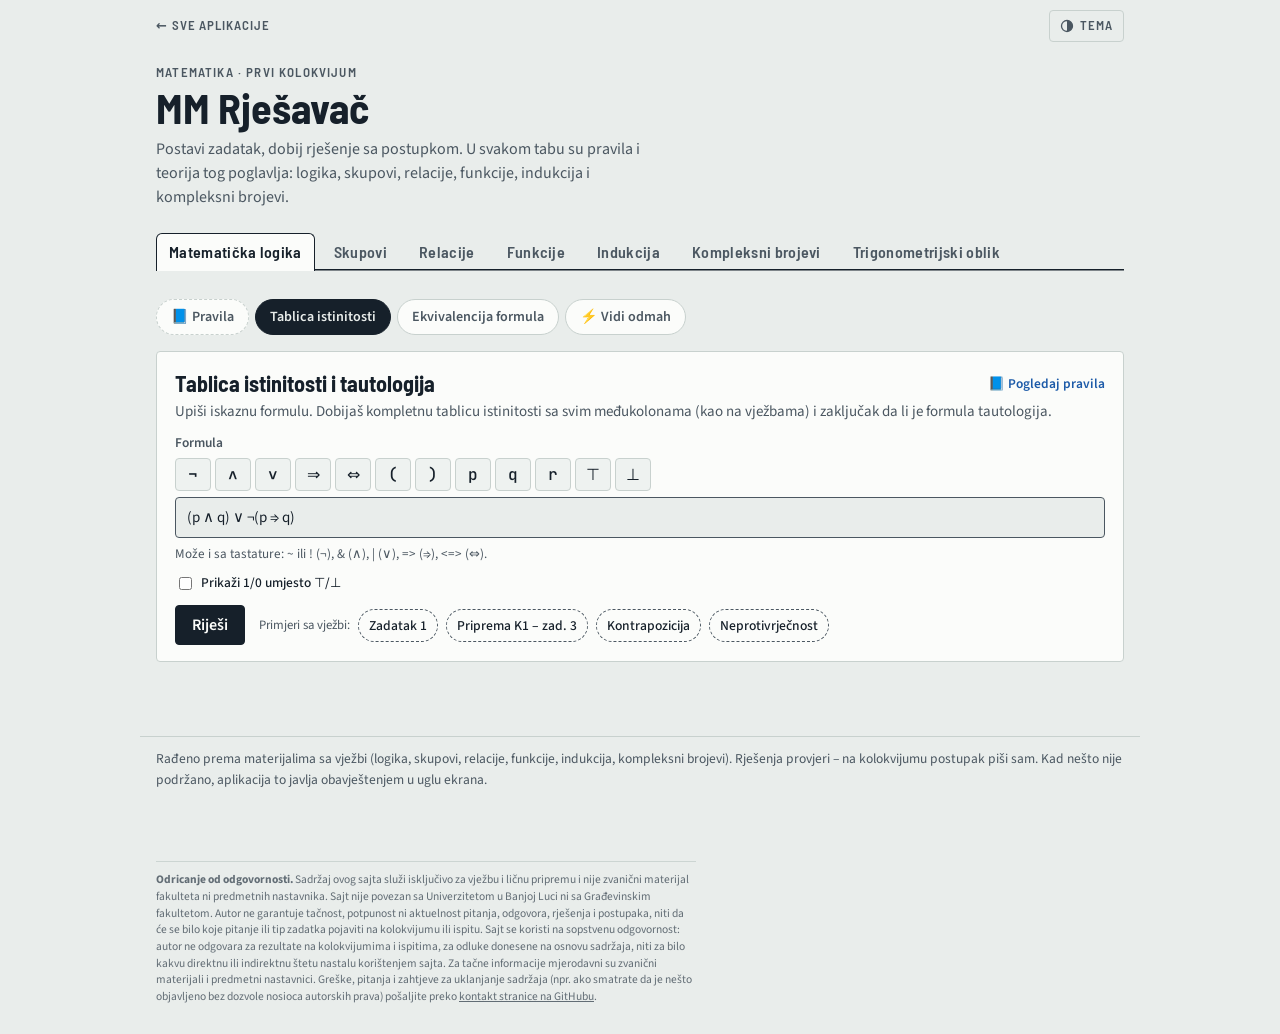
==== commit df0fb5cf: "Način razmišljanja u svim oblastima: 💡 brži putevi, ⚡ Vidi odmah trening sa zamkama, ∅/nema rješenja" ====
--- a/index.html
+++ b/index.html
@@ -170,6 +170,19 @@
 table.angtab{font-family:var(--mono);font-size:.85rem;margin:10px 0}
 table.angtab th,table.angtab td{padding:4px 8px;text-align:center;border-bottom:1px solid var(--line)}
 .subtabs button[data-sub]:last-child:not([data-sub="pravila"]){}
+
+.outcome{margin:12px 0;padding:10px 13px;border-left:4px solid var(--fk-h,#1d5fae);background:var(--fk-blue-bg,#e6eef8);border-radius:4px;font-size:.93rem}
+.drill-opts{display:flex;flex-direction:column;gap:6px;margin:8px 0}
+.drill-opts:empty{display:none}
+.drill-opts .opt{text-align:left;font-weight:500;padding:9px 12px;background:var(--card);border:1.5px solid var(--line)}
+.drill-opts .opt:hover:not(:disabled){border-color:var(--ink)}
+.drill-opts .opt.right{border-color:var(--ok);background:var(--ok-bg);color:var(--ok);font-weight:700}
+.drill-opts .opt.wrong{border-color:var(--no);background:var(--no-bg);color:var(--no)}
+.drill-opts .opt:disabled{cursor:default}
+.drill-q .big:not(.mono){font-size:1.05rem;line-height:1.45}
+.tableau{font-family:var(--mono);font-size:.9rem;line-height:1.7;background:var(--soft);border-radius:4px;padding:8px 12px;margin:8px 0;overflow-x:auto}
+.tableau .br{color:var(--mute)}.tableau .x{color:var(--no);font-weight:700}.tableau .okk{color:var(--ok);font-weight:700}
+.drill-q table.mat{display:table;margin:10px 0 0;font-size:.95rem}
 </style>
 <!--fk-dizajn:start-->
 <link rel="preconnect" href="https://fonts.googleapis.com">
@@ -395,6 +408,14 @@
 }
 const sup = n => String(n).replace(/[-0-9]/g, c => "⁻⁰¹²³⁴⁵⁶⁷⁸⁹"["-0123456789".indexOf(c)]);
 
+// ---------- način razmišljanja: „Kako bi inženjer vidio odmah“ i „Ishod zadatka“ ----------
+function insightBox(items, title = "💡 Kako bi ovo inženjer vidio odmah") {
+  items = (items || []).filter(Boolean);
+  if (!items.length) return "";
+  return `<div class="insight"><b>${title}</b><ul>${items.map(i => `<li>${i}</li>`).join("")}</ul></div>`;
+}
+function outcomeBox(html) { return `<div class="outcome"><b>🧭 Ishod zadatka:</b> ${html}</div>`; }
+
 // ===================== PARSER ALGEBARSKIH IZRAZA + POLINOMI =====================
 "use strict";
 
@@ -986,6 +1007,15 @@
     h += `<div class="verdict no">✖ Iz posljednje kolone vidimo da formula NIJE tautologija.</div>`;
     h += `<div class="step">Netačna je za: ${bad.map(i => "(" + vars.map(v => `${v}=${rows[i].env[v] ? T : F}`).join(", ") + ")").join("; ")}.${allF ? " Formula je netačna u svim redovima – to je <b>kontradikcija</b>." : ""}</div>`;
   }
+  const nT = last.filter(Boolean).length, rowS = i => "(" + vars.map(v => `${v} = ${rows[i].env[v] ? T : F}`).join(", ") + ")";
+  if (!eqMode) h += outcomeBox(allT ? `tautologija – tačna u svih ${rows.length} redova.` : allF ? `kontradikcija – formula nije tačna ni u jednom redu (skup redova u kojima je tačna je ∅).` : `ni tautologija ni kontradikcija – tačna je u ${nT} od ${rows.length} redova.`);
+  const mainHint = { "⇒": "Glavni veznik je ⇒. Implikacija je ⊥ <b>samo</b> kad je lijeva strana ⊤, a desna ⊥, pa je dovoljno pogledati samo redove u kojima je lijeva strana tačna.", "∨": "Glavni veznik je ∨. Disjunkcija je ⊥ <b>samo</b> kad su oba dijela ⊥. Ako je jedan dio negacija nečega iz drugog dijela (npr. … ∨ ¬r), probaj slučajeve r = ⊤ i r = ⊥ i vidi da li je uvijek bar jedan dio ⊤.", "∧": "Glavni veznik je ∧. Konjunkcija je ⊤ <b>samo</b> kad su oba dijela ⊤, pa je jedan ⊥ dio dovoljan za ⊥.", "⇔": "Glavni veznik je ⇔. Formula je tautologija tačno kad lijeva i desna strana uvijek imaju istu vrijednost, tj. kad su to isti iskaz zapisan na dva načina (npr. kontrapozicija, De Morgan).", "¬": "Glavni veznik je ¬. ¬A je tautologija tačno kad je A kontradikcija." }[ast.op];
+  h += insightBox([
+    !allT && bad.length ? `Za odgovor „NIJE tautologija“ dovoljan je <b>jedan</b> red u kojem je formula ⊥ (kontraprimjer), npr. ${rowS(bad[0])}. Cijela tablica tada nije potrebna.` : "",
+    mainHint,
+    "Prečice: ako je lijeva strana implikacije ⊥ ili desna ⊤, implikacija je ⊤ bez gledanja ostatka. Ako je u konjunkciji jedan dio ⊥, cijela je ⊥.",
+    vars.length >= 3 ? `Sa ${vars.length} slova tablica ima ${rows.length} redova. Zato se isplati tražiti samo „opasne“ redove umjesto popunjavanja svih.` : "",
+  ]);
   return h;
 }
 
@@ -1350,7 +1380,9 @@
     const r = SET.ev(ast, e, steps);
     let h = `<div class="step">Zadato: ${Object.entries(e).map(([k, v]) => `${k} = ${esc(setStr(v))}`).join(", ")}</div><ol class="steps">`;
     steps.forEach(([s, v]) => h += `<li><span class="mono">${esc(s)}</span> = <b class="mono">${esc(setStr(v))}</b></li>`);
-    return h + `</ol><div class="verdict ok">${esc(SET.str(ast))} = ${esc(setStr(r))}</div>`;
+    h += `</ol><div class="verdict ok">${esc(SET.str(ast))} = ${esc(r.length ? setStr(r) : "∅")}</div>`;
+    if (!r.length) h += outcomeBox("rezultat je prazan skup ∅. To je potpuno ispravan odgovor: nijedan element ne zadovoljava sve uslove izraza.");
+    return h + insightBox(["Prije računanja pojednostavi izraz zakonima: A \\ B = A ∩ Bᶜ, (A ∪ B)ᶜ = Aᶜ ∩ Bᶜ, (A ∩ B)ᶜ = Aᶜ ∪ Bᶜ.", "Odmah prepoznaj: A ∩ Aᶜ = ∅, A ∪ Aᶜ = U, A \\ A = ∅, A Δ A = ∅, A Δ ∅ = A, (A \\ B) ∩ B = ∅, A ∩ ∅ = ∅, A ∪ ∅ = A."]);
   });
   $("#sk-all").onclick = () => runSafe($("#sk-out"), () => {
     const e = env(); if (!e.A || !e.B) throw new MathErr("Zadaj bar A i B.");
@@ -1396,12 +1428,30 @@
     }
     // analiza: obavezni / zabranjeni / slobodni
     let h = "";
-    if (!sols.length) return `<div class="verdict no">✖ Nijedan podskup ne zadovoljava uslove – zadatak nema rješenja.</div>`;
+    if (!sols.length) {
+      // zašto nema rješenja: koji uslov (sam ili u kombinaciji) je nemoguć
+      const subsets = []; for (let mask = 0; mask < (1 << S.length); mask++) subsets.push(S.filter((_, i) => mask >> i & 1));
+      const okFor = (c, X) => { const e = { X, S, U: S }, l = SET.ev(c.L, e), r = SET.ev(c.R, e); if (c.op === "=") return l.length === r.length && l.every(x => r.includes(x)); const sub = l.every(x => r.includes(x)); return c.op === "⊂" ? sub && l.length < r.length : sub; };
+      let why = "";
+      for (const c of conds) {
+        if (subsets.some(X => okFor(c, X))) continue;
+        const e0 = { X: [], S, U: S }, eS = { X: S, S, U: S };
+        const R0 = SET.ev(c.R, e0), RS = SET.ev(c.R, eS);
+        const Rconst = R0.length === RS.length && R0.every(x => RS.includes(x));
+        const canL = new Set(subsets.flatMap(X => SET.ev(c.L, { X, S, U: S })));
+        const missing = Rconst ? R0.filter(x => !canL.has(x)) : [];
+        why = missing.length ? `Uslov „${esc(c.line)}“ traži da lijeva strana sadrži ${esc(setStr(missing))}, a to nije moguće ni za jedan X ⊆ ${esc(setStr(S))}.` : `Već sam uslov „${esc(c.line)}“ nije ispunjen ni za jedan X ⊆ ${esc(setStr(S))}.`;
+        break;
+      }
+      if (!why) why = "Svaki uslov posebno ima rješenja, ali nijedan X ne zadovoljava sve uslove istovremeno (presjek njihovih skupova rješenja je ∅).";
+      return `<div class="verdict ok">Takav skup X ne postoji – zadatak nema rješenja.</div><div class="step">${why}</div>` + outcomeBox(`skup rješenja je ∅ (provjereno svih ${subsets.length} podskupova). Odgovor „ne postoji“ je ispravan i potpun odgovor.`);
+    }
     const must = S.filter(x => sols.every(X => X.includes(x))), never = S.filter(x => sols.every(X => !X.includes(x)));
     const free = S.filter(x => !must.includes(x) && !never.includes(x));
     h += `<div class="step">Elementi koji <b>moraju</b> biti u X: ${esc(setStr(must))}<br>Elementi koji <b>ne smiju</b> biti u X: ${esc(setStr(never))}<br>„Slobodni“ elementi: ${esc(setStr(free))}</div>`;
     h += `<div class="verdict ok">Zadatak ima ${sols.length} ${sols.length === 1 ? "rješenje" : "rješenja"}:<br><span class="mono">${sols.map(X => "X = " + (X.length ? setStr(X) : "∅")).join("<br>")}</span></div>`;
-    return h;
+    if (sols.length > 1) h += outcomeBox(`rješenje nije jedinstveno. Ima ih ${sols.length}${free.length && sols.length === 2 ** free.length ? ` = 2<sup>${free.length}</sup>, jer za svaki od ${free.length} slobodnih elemenata biramo da li je u X ili nije` : ""}. Odgovor mora navesti sva.`);
+    return h + insightBox(["Broj rješenja se vidi odmah: obavezni elementi moraju biti u X, zabranjeni ne smiju, a slobodnih k elemenata daje 2<sup>k</sup> mogućnosti.", "Zadatak može imati i 0 rješenja: npr. {1, 2} ∩ X = {3} je nemoguće, jer presjek sa {1, 2} ne može sadržati 3."]);
   });
   $("#sx-go").onclick = solveX;
   $("#sx-ex").onclick = () => { $("#sx-S").value = "2, 3, 4, 5"; $("#sx-cond").value = "{1, 2, 3} ∩ X = {2, 3}"; solveX(); };
@@ -1419,7 +1469,9 @@
       const R = IV.op([A, B], f);
       h += `<div class="ivres"><div class="mono"><b>${name}</b> = ${IV.str(R)}</div>${IV.svg([{ set: A, color: "#e5484d", label: "A" }, { set: B, color: "#3e63dd", label: "B" }, { set: R, color: "#30a46c", label: name.length > 3 ? "∗" : name }], [A, B])}</div>`;
     });
-    return h + `<p class="hint">Zeleno (∗) = traženi skup. Puni kružić = kraj pripada skupu [ ], prazan = ne pripada ( ).</p>`;
+    const special = ops.map(([name, f]) => [name, IV.op([A, B], f)]).filter(([, R]) => !R.length || (R.length === 1 && R[0].a === -Infinity && R[0].b === Infinity));
+    if (special.length) h += outcomeBox(special.map(([n, R]) => `${n} = ${R.length ? "ℝ" : "∅"}`).join(", ") + ". I ∅ i ℝ su ispravni rezultati.");
+    return h + `<p class="hint">Zeleno (∗) = traženi skup. Puni kružić = kraj pripada skupu [ ], prazan = ne pripada ( ).</p>` + insightBox(["Komplement intervala mijenja vrstu zagrade: (−1, 3)ᶜ = (−∞, −1] ∪ [3, +∞).", "Ako se A i B ne preklapaju, onda je A ∩ B = ∅ i A \\ B = A, bez crtanja.", "De Morgan: (A ∪ B)ᶜ = Aᶜ ∩ Bᶜ. Kad imaš jedan, drugi samo prepišeš."]);
   });
   $("#iv-go").onclick = ivSolve;
   $$("#tab-skupovi .ex[data-a]").forEach(b => b.onclick = () => { $("#iv-A").value = b.dataset.a; $("#iv-B").value = b.dataset.b; ivSolve(); });
@@ -1429,7 +1481,8 @@
     lastIq = IV.str(set).replace("ℝ = ", "");
     notify("Ovo je numerička provjera (posmatra se interval [−200, 200]); postupak rješavanja piši ručno.", "warn");
     if (approx) notify("Neke granice nisu lijepi razlomci – prikazane su približno (4 decimale).", "warn");
-    return `<div class="verdict ok mono">x ∈ ${IV.str(set)}</div>${IV.svg([{ set, color: "#30a46c", label: "x" }], [set])}`;
+    const full = set.length === 1 && set[0].a === -Infinity && set[0].b === Infinity;
+    return `<div class="verdict ok mono">x ∈ ${IV.str(set)}</div>${IV.svg([{ set, color: "#30a46c", label: "x" }], [set])}` + (!set.length ? outcomeBox("nejednačina nema rješenja: skup rješenja je ∅ (npr. kao |x| < −1).") : full ? outcomeBox("svaki realan broj je rješenje: skup rješenja je ℝ (npr. kao x² + 1 > 0).") : set.every(I => IV.cmp(I.a, I.b) === 0) ? outcomeBox("rješenje su samo izolovane tačke, a ne interval.") : "");
   });
   $("#iq-toA").onclick = () => { if (lastIq) $("#iv-A").value = lastIq.replace(/\+∞/g, "+inf").replace(/−∞/g, "-inf").replace(/−/g, "-"); else notify("Prvo riješi nejednačinu."); };
   $("#iq-toB").onclick = () => { if (lastIq) $("#iv-B").value = lastIq.replace(/\+∞/g, "+inf").replace(/−∞/g, "-inf").replace(/−/g, "-"); else notify("Prvo riješi nejednačinu."); };
@@ -1459,16 +1512,16 @@
       h += `<li>U presjeku: <b>${ab}</b>. Samo ${n1}: ${a} − ${ab} = <b>${R.a}</b>; samo ${n2}: ${b} − ${ab} = <b>${R.b}</b>.</li>`;
     }
     const parts = three ? [R.a, R.b, R.c, R.ab, R.ac, R.bc, R.abc] : [R.a, R.b, R.ab];
-    if (parts.some(x => x < 0)) throw new MathErr("Podaci su kontradiktorni – neki dio dijagrama ispada negativan. Provjeri brojeve (ili opciju „samo ta dva“).");
+    if (parts.some(x => x < 0)) return h + `</ol><div class="verdict no">Takva situacija nije moguća: neki dio dijagrama ispada negativan (${parts.filter(x => x < 0).join(", ")}).</div>` + outcomeBox("podaci su protivrječni, pa zadatak nema rješenja. Ako nisi pogriješio pri unosu, to je odgovor. Provjeri i opciju „samo ta dva“: ako je ona namjera zadatka, rezultat se mijenja.");
     const union = parts.reduce((s, x) => s + x, 0);
     R.none = tot === null ? null : tot - union;
-    if (R.none !== null && R.none < 0) throw new MathErr(`Ukupno (${tot}) je manje od broja elemenata u uniji (${union}) – podaci su kontradiktorni.`);
+    if (R.none !== null && R.none < 0) return h + `</ol><div class="verdict no">Takva situacija nije moguća: u uniji je ${union} elemenata, a ukupno ih je samo ${tot}.</div>` + outcomeBox("podaci su protivrječni (dio „ni u jednom“ bi bio negativan), pa zadatak nema rješenja.");
     const one = three ? R.a + R.b + R.c : R.a + R.b, two = three ? R.ab + R.ac + R.bc : R.ab;
     h += `<li>U uniji (bar jedan): ${parts.join(" + ")} = <b>${union}</b>.</li>`;
     h += `</ol>${vennSvg([n1, n2, n3], R, three)}`;
     h += `<table class="res"><tr><td>Ukupno u uniji (bar jedno)</td><td><b>${union}</b></td></tr><tr><td>Tačno jedno (samo jedan skup)</td><td><b>${one}</b></td></tr><tr><td>Tačno dva</td><td><b>${two}</b></td></tr>${three ? `<tr><td>Sva tri</td><td><b>${R.abc}</b></td></tr>` : ""}${R.none !== null ? `<tr><td>Ni u jednom (${tot} − ${union})</td><td><b>${R.none}</b></td></tr>` : ""}</table>`;
     if (three && !only) h += `<p class="hint">Provjera formulom: ${a}+${b}+${c} − ${ab} − ${ac} − ${bc} + ${abc} = ${a + b + c - ab - ac - bc + abc}.</p>`;
-    return h;
+    return h + insightBox(["Uvijek kreni od sredine (presjek sva tri), pa parovi, pa „samo jedan“. Tako se ništa ne broji dva puta.", "Brza provjera smislenosti: svaki dio dijagrama mora biti ≥ 0, presjek ne može biti veći od skupa, a unija ne može biti veća od ukupnog broja. Ako nešto od toga ne važi, situacija je nemoguća i to je odgovor."]);
   });
   $("#vn-go").onclick = vnSolve;
   $$("#tab-skupovi .ex[data-v]").forEach(btn => btn.onclick = () => {
@@ -1653,7 +1706,14 @@
     }
   }
   let h = `<div class="step">A = ${esc(setStr(A))}${ruleTxt ? `, &nbsp; xρy ⇔ <span class="mono">${esc(ruleTxt)}</span>` : ""}</div>`;
-  if (!R.length) { notify("Relacija je prazan skup – po definiciji sa vježbi binarna relacija mora biti neprazna.", "warn"); return h + `<div class="verdict no">ρ = ∅ (nijedan par ne zadovoljava pravilo).</div>`; }
+  if (!R.length) {
+    h += `<div class="step">Nijedan par (x, y) ∈ A × A ne zadovoljava pravilo, pa je <b>ρ = ∅</b>.</div>`;
+    h += `<table class="props"><tr class="no"><td><b>Refleksivnost</b></td><td>✖ NE</td><td>npr. (${esc(A[0])}, ${esc(A[0])}) ∉ ρ</td></tr>
+      <tr class="yes"><td><b>Simetričnost</b></td><td>✔ DA</td><td>uslov „ako xρy, onda yρx“ je tačan jer pretpostavka nikad nije ispunjena</td></tr>
+      <tr class="yes"><td><b>Antisimetričnost</b></td><td>✔ DA</td><td>isto: nema nijednog para, pa nema ni kontraprimjera</td></tr>
+      <tr class="yes"><td><b>Tranzitivnost</b></td><td>✔ DA</td><td>isto: nema lanca xρy ∧ yρz</td></tr></table>`;
+    return h + outcomeBox("relacija je prazna. Napomena: po definiciji sa predavanja binarna relacija je <i>neprazan</i> podskup od A², pa ovakvo pravilo formalno ne zadaje relaciju. Ako zadatak ipak pita za svojstva, ovo su odgovori.") + insightBox(["Uslov oblika „ako … onda …“ je tačan kad pretpostavka nikad nije ispunjena (iz netačnog slijedi bilo šta). Zato prazna relacija ima S, AS i T, ali nema R."]);
+  }
   h += `<div class="step"><b>Očigledno je</b> ρ = {${R.map(pairStr).join(", ")}} &nbsp; (${R.length} parova)</div>`;
   const P = REL.props(A, R);
   const name = { R: "Refleksivnost", S: "Simetričnost", AS: "Antisimetričnost", T: "Tranzitivnost" };
@@ -1680,6 +1740,12 @@
       }
     }
   }
+  h += insightBox([
+    "Iz matrice jednim pogledom: R ⇔ na dijagonali su sve jedinice; S ⇔ matrica je simetrična oko dijagonale; AS ⇔ van dijagonale nikad nisu jedinice na oba simetrična mjesta.",
+    P.S.ok && P.AS.ok ? "Ova relacija je i simetrična i antisimetrična. To je moguće samo kad su svi parovi oblika (x, x): S i AS nisu suprotnosti." : !P.S.ok && !P.AS.ok ? "Ova relacija nije ni simetrična ni antisimetrična. „Nije S“ ne znači „jeste AS“: to nisu suprotnosti." : "",
+    !P.T.ok ? "Za „NE“ je dovoljan jedan kontraprimjer (jedan lanac koji ne radi). Za „DA“ treba pokazati da važi za sve." : "",
+    eqv ? "Klase ekvivalencije se vide odmah ako relaciju zapišeš kao f(x) = f(y): klase su skupovi elemenata sa istom vrijednošću f (ovdje su to grupisani blokovi u matrici)." : "",
+  ]);
   h += `<div class="grid2 vis"><div><h4>Matrica (tablica) relacije${cls ? " – složena po klasama" : ""}</h4>${REL.matrix(A, R, null)}${cls ? REL.matrix(A, R, cls) : ""}<p class="hint">${cls ? "Grupisane jedinice (obojeni blokovi) daju klase. " : ""}Refleksivna ⇔ dijagonala sve 1; simetrična ⇔ tablica simetrična oko dijagonale.</p></div><div><h4>Graf relacije</h4>${A.length <= 12 ? REL.graph(A, R) : "<p class='hint'>Graf se crta za najviše 12 elemenata.</p>"}</div></div>`;
   return h;
 }
@@ -1695,11 +1761,17 @@
     const P = REL.props(A, R);
     if (Object.entries(want).every(([k, w]) => w === "any" || (w === "yes") === P[k].ok)) found.push(R);
   }
-  if (!found.length) return `<div class="verdict no">✖ Na ovom skupu ne postoji (neprazna) relacija sa traženim svojstvima.</div>`;
+  if (!found.length) {
+    let why = "";
+    if (want.R === "yes" && want.S === "yes" && want.AS === "yes" && want.T === "no") why = "R, S i AS zajedno ostavljaju samo dijagonalu {(x, x)}, a ona je uvijek tranzitivna.";
+    else if (want.R === "yes" && want.S === "yes" && want.AS === "yes") why = "R, S i AS zajedno daju tačno jednu relaciju, dijagonalu {(x, x)}.";
+    else if (A.length === 1) why = `Na skupu sa jednim elementom postoji samo relacija {(${esc(A[0])}, ${esc(A[0])})}, a ona je i R i S i AS i T.`;
+    return `<div class="verdict ok">Takva relacija ne postoji.</div>${why ? `<div class="step">${why}</div>` : ""}` + outcomeBox(`provjerene su sve ${2 ** all.length - 1} neprazne relacije na ovom skupu i nijedna nema tražena svojstva. „Ne postoji“ je ispravan odgovor.`);
+  }
   found.sort((a, b) => a.length - b.length);
   // „ljepši“ primjer: najmanji koji sadrži bar jedan par x≠y
   const nice = found.find(R => R.some(([x, y]) => x !== y)) || found[0];
-  let h = `<div class="step">Pronađeno ukupno <b>${found.length}</b> takvih relacija. Primjeri:</div><ol class="steps">`;
+  let h = `<div class="step">Pronađeno ukupno <b>${found.length}</b> takvih relacija. Primjeri:</div>${found.length > 1 ? outcomeBox(`odgovor nije jedinstven: postoji ${found.length} takvih relacija, a zadatak traži bilo koju.`) : ""}<ol class="steps">`;
   const shown = [nice, ...found.filter(R => R !== nice).slice(0, 4)];
   shown.forEach(R => {
     const P = REL.props(A, R);
@@ -1738,7 +1810,7 @@
   const multi = X.filter(x => f.filter(p => p[0] === x).length > 1);
   if (noImg.length) { isMap = false; h += `<div class="step bad">✖ ${fname} nije preslikavanje jer ${noImg.join(", ")} ∈ X ${noImg.length > 1 ? "nisu" : "nije"} u relaciji ni sa jednim elementom y ∈ Y.</div>`; }
   if (multi.length) { isMap = false; const x = multi[0]; h += `<div class="step bad">✖ ${fname} nije preslikavanje jer ${f.filter(p => p[0] === x).map(pairStr).join(", ")} ∈ ${fname} – elementu ${x} su pridružene različite vrijednosti.</div>`; }
-  if (!isMap) return { h, isMap };
+  if (!isMap) return { h: h + insightBox(["Za „nije preslikavanje“ dovoljan je jedan element bez slike ili jedan element sa dvije slike."]), isMap };
   h += `<div class="step">✔ ${fname} jeste preslikavanje: (∀x ∈ X)(∃!y ∈ Y) (x, y) ∈ ${fname}.</div>`;
   const img = x => f.find(p => p[0] === x)[1];
   let inj = true, injWhy = "";
@@ -1750,6 +1822,10 @@
   h += `<tr class="${inj && surj ? "yes" : "no"}"><td><b>Bijektivno</b></td><td>${inj && surj ? "✔ DA" : "✖ NE"}</td><td>${inj && surj ? "injekcija i sirjekcija" : "nije istovremeno injekcija i sirjekcija"}</td></tr></table>`;
   if (inj && surj) h += `<div class="verdict ok">${fname}⁻¹ = {${f.map(([x, y]) => `(${y}, ${x})`).join(", ")}} &nbsp; (okrenemo parove)</div>`;
   h += `<div class="step mono">${fname}(X) = ${esc(setStr(sortElems([...new Set(X.map(img))])))}</div>`;
+  h += insightBox([
+    X.length > Y.length ? `|X| = ${X.length} > |Y| = ${Y.length}: preslikavanje <b>ne može</b> biti injekcija (Dirihleov princip). To se vidi bez gledanja parova.` : X.length < Y.length ? `|X| = ${X.length} < |Y| = ${Y.length}: preslikavanje <b>ne može</b> biti sirjekcija. Nema dovoljno originala.` : `|X| = |Y| = ${X.length}: kod konačnih skupova iste veličine injekcija ⇔ sirjekcija ⇔ bijekcija. Dovoljno je provjeriti jedno.`,
+    "Za „NE“ je dovoljan jedan kontraprimjer: dva elementa sa istom slikom (nije 1-1) ili jedan element iz Y bez originala (nije „na“).",
+  ]);
   return { h, isMap, inj, surj, img };
 }
 
@@ -1947,7 +2023,7 @@
     h += `<div class="step">f: ℝ → ℝ je konstantna funkcija.</div>`;
     h += `<div class="step bad"><b>NIJE injektivna.</b> Zašto? (∃ x₁ = 1, x₂ = 2 ∈ ℝ, 1 ≠ 2): f(1) = ${fmt(c)} i f(2) = ${fmt(c)} ⇒ f(1) = f(2). Mogli smo uzeti i bilo koja druga dva realna broja.</div>`;
     h += `<div class="step bad"><b>NIJE sirjektivna</b> na ℝ: npr. y = ${fmt(c.add(1))} nema original (f uzima samo vrijednost ${fmt(c)}).</div>`;
-    return h + `<div class="verdict no">Nije bijekcija ⇒ nema inverznu funkciju.</div>`;
+    return h + `<div class="verdict no">Nije bijekcija ⇒ nema inverznu funkciju.</div>` + outcomeBox("inverz ne postoji. To je ispravan odgovor, a ne nedostatak rješenja.") + insightBox(["Konstantna funkcija „slika“ cijelo ℝ u jednu tačku, pa ne može biti ni 1-1 ni „na“ ℝ. Vidi se bez računa."]);
   }
   if (D.deg() === 0 && N.deg() === 1) { // linearna
     const a = N.co(1), b = N.co(0);
@@ -1955,7 +2031,7 @@
     h += `<div class="step"><b>Injektivnost.</b> Neka su x₁, x₂ ∈ ℝ takvi da važi f(x₁) = f(x₂):<br><span class="mono">${ax("x₁")} = ${ax("x₂")}</span>${b.isZero() ? "" : `<br><span class="mono">${new Poly([0, a]).toString("x₁")} = ${new Poly([0, a]).toString("x₂")}</span> &nbsp; (oduzmemo ${fmt(b)})`}<br><span class="mono">x₁ = x₂</span> &nbsp; (podijelimo sa ${fmt(a)})<br>Dakle (∀x₁, x₂ ∈ ℝ) f(x₁) = f(x₂) ⇒ x₁ = x₂ ⇒ f <b>JESTE injektivna</b>.</div>`;
     const inv = new Poly([b.neg().div(a), Frac.of(1).div(a)]);
     h += `<div class="step"><b>Sirjektivnost.</b> Neka je y ∈ ℝ proizvoljan. Iz y = ${ax("x")} slijedi x = ${esc(new Rat(inv).toNice("y"))} ∈ ℝ i f(x) = y ⇒ f <b>JESTE sirjektivna</b>.</div>`;
-    return h + `<div class="verdict ok">✔ f je bijekcija ℝ → ℝ, pa postoji inverz: &nbsp; <span class="mono">f⁻¹(x) = ${esc(new Rat(inv).toNice("x"))}</span></div>` + plotPair(F, x => inv.eval(Frac.parse(x.toFixed(6))).toNumber());
+    return h + `<div class="verdict ok">✔ f je bijekcija ℝ → ℝ, pa postoji inverz: &nbsp; <span class="mono">f⁻¹(x) = ${esc(new Rat(inv).toNice("x"))}</span></div>` + insightBox(["Svaka linearna funkcija ax + b sa a ≠ 0 je bijekcija ℝ → ℝ. Inverz „poništava“ korake obrnutim redom: f radi ·a pa +b, a f⁻¹ radi −b pa :a."]) + plotPair(F, x => inv.eval(Frac.parse(x.toFixed(6))).toNumber());
   }
   if (D.deg() === 0 && N.deg() === 2) { // kvadratna
     const a = N.co(2), b = N.co(1), c = N.co(0);
@@ -1964,7 +2040,7 @@
     h += `<div class="step bad"><b>NIJE injektivna.</b> Zašto? (∃ x₁ = ${fmt(x1)}, x₂ = ${fmt(x2)} ∈ ℝ, x₁ ≠ x₂): f(${fmt(x1)}) = ${fmt(N.eval(x1))} i f(${fmt(x2)}) = ${fmt(N.eval(x2))} ⇒ f(x₁) = f(x₂). (Tačke simetrične oko tjemena x = ${fmt(hv)}.)</div>`;
     h += `<div class="step bad"><b>NIJE sirjektivna</b> na ℝ: tjeme je T(${fmt(hv)}, ${fmt(kv)}), pa f(x) ${a.sign() > 0 ? "≥" : "≤"} ${fmt(kv)} za svako x; npr. y = ${fmt(a.sign() > 0 ? kv.sub(1) : kv.add(1))} nema original.</div>`;
     const ainv = Frac.of(1).div(a);
-    h += `<div class="verdict no">Na ℝ → ℝ nije bijekcija ⇒ nema inverz.</div>`;
+    h += `<div class="verdict no">Na ℝ → ℝ nije bijekcija ⇒ nema inverz.</div>` + outcomeBox("na ℝ inverz ne postoji. Postoji samo ako se domen suzi na jednu „granu“ parabole (vidi ispod), pa odgovor zavisi od domena.") + insightBox(["Parabola nikad nije 1-1 na ℝ: tačke simetrične oko tjemena imaju istu vrijednost. Kontraprimjer se čita direktno iz tjemena."]);
     h += `<details class="explain" open><summary>Restrikcija koja jeste bijekcija</summary><p>Svođenjem na potpun kvadrat: y = ${a.eq(1) ? "" : a.eq(-1) ? "−" : fmt(a)}${hv.isZero() ? "x²" : `(x ${hv.sign() > 0 ? "−" : "+"} ${fmt(hv.abs())})²`}${kv.isZero() ? "" : ` ${kv.sign() > 0 ? "+" : "−"} ${fmt(kv.abs())}`}.<br>f: [${fmt(hv)}, +∞) → ${a.sign() > 0 ? `[${fmt(kv)}, +∞)` : `(−∞, ${fmt(kv)}]`} je bijekcija, a inverz je<br><span class="mono">f⁻¹(x) = ${hv.isZero() ? "" : fmt(hv) + " + "}√(${a.sign() > 0 ? (kv.isZero() ? "x" : `(x ${kv.sign() > 0 ? "−" : "+"} ${fmt(kv.abs())})`) : (kv.isZero() ? "−x" : `(${fmt(kv)} − x)`)}${a.abs().eq(1) ? "" : ` / ${fmt(a.abs())}`})</span> &nbsp; (za lijevu granu (−∞, ${fmt(hv)}] ispred korijena ide znak −).</p></details>`;
     return h;
   }
@@ -1979,13 +2055,13 @@
     const xs = d.neg().div(c), ys = a.div(c);
     const two = (c1, v1, c2, v2) => { const t = (c, v, first) => { if (c.isZero()) return ""; const s = c.abs().eq(1) ? v : c.abs() + v; return first ? (c.sign() < 0 ? "−" : "") + s : (c.sign() < 0 ? " − " : " + ") + s; }; const a1 = t(c1, v1, true); return (a1 + t(c2, v2, !a1)) || "0"; };
     h += `<div class="step">Domen: c·x + d ≠ 0 ⇒ x ≠ ${fmt(xs)}, &nbsp; f: ℝ \\ {${fmt(xs)}} → ℝ \\ {${fmt(ys)}}.</div>`;
-    if (det.isZero()) return h + `<div class="verdict no">ad − bc = 0 ⇒ funkcija je konstantna na domenu, nije injektivna.</div>`;
+    if (det.isZero()) return h + `<div class="verdict no">ad − bc = 0 ⇒ funkcija je konstantna na domenu, nije injektivna.</div>` + outcomeBox("inverz ne postoji: brojilac i imenilac se skrate, pa je f zapravo konstanta (sa „rupom“ u tački gdje je imenilac 0).");
     h += `<div class="step"><b>Injektivnost.</b> Neka je f(x₁) = f(x₂):<br><span class="mono">(${numS("x₁")}) / (${denS("x₁")}) = (${numS("x₂")}) / (${denS("x₂")})</span><br><span class="mono">(${numS("x₁")})(${denS("x₂")}) = (${numS("x₂")})(${denS("x₁")})</span><br>Nakon množenja, članovi ${fmt(a.mul(c))}x₁x₂ i ${fmt(b.mul(d))} se skrate:<br><span class="mono">${two(a.mul(d), "x₁", b.mul(c), "x₂")} = ${two(a.mul(d), "x₂", b.mul(c), "x₁")}</span><br><span class="mono">${fmt(det)}(x₁ − x₂) = 0 ⇒ x₁ = x₂</span> &nbsp; (jer je ad − bc = ${fmt(det)} ≠ 0)<br>⇒ f <b>JESTE injektivna</b>.</div>`;
     // y = (ax+b)/(cx+d) -> x = (dy - b)/(a - c y)
     const invN = p(d, b.neg()), invD = p(c.neg(), a);
     const inv = new Rat(invN, invD);
     h += `<div class="step"><b>Sirjektivnost.</b> Neka je y ∈ ℝ \\ {${fmt(ys)}}. Rješavamo y = f(x):<br><span class="mono">y(${denS("x")}) = ${numS("x")}</span><br><span class="mono">x(${new Poly([a.neg(), c]).toString("y")}) = ${new Poly([b, d.neg()]).toString("y")}</span><br><span class="mono">x = ${esc(inv.toString("y"))}</span>, što je definisano jer je y ≠ ${fmt(ys)}; i x ≠ ${fmt(xs)} (inače bi bilo ad − bc = 0) ⇒ f <b>JESTE sirjektivna</b>.</div>`;
-    return h + `<div class="verdict ok">✔ f je bijekcija, pa je &nbsp; <span class="mono">f⁻¹(x) = ${esc(inv.toString("x"))}</span>, &nbsp; f⁻¹: ℝ \\ {${fmt(ys)}} → ℝ \\ {${fmt(xs)}}</div>` + plotPair(F, x => { try { return inv.eval(Frac.parse(x.toFixed(6))).toNumber(); } catch { return NaN; } }, [xs.toNumber()], [ys.toNumber()]);
+    return h + `<div class="verdict ok">✔ f je bijekcija, pa je &nbsp; <span class="mono">f⁻¹(x) = ${esc(inv.toString("x"))}</span>, &nbsp; f⁻¹: ℝ \\ {${fmt(ys)}} → ℝ \\ {${fmt(xs)}}</div>` + insightBox([`Inverz od (ax + b)/(cx + d) se piše odmah: zamijene se mjesta a i d i promijene znaci b i c, pa je f⁻¹(x) = (dx − b)/(−cx + a).`, `Vrijednost a/c = ${fmt(ys)} f nikad ne dostiže (horizontalna asimptota). Zato je kodomen ℝ \\ {${fmt(ys)}}, a ne ℝ.`]) + plotPair(F, x => { try { return inv.eval(Frac.parse(x.toFixed(6))).toNumber(); } catch { return NaN; } }, [xs.toNumber()], [ys.toNumber()]);
   }
   notify("Ovaj tip funkcije nije podržan za automatski postupak (podržane su konstantna, linearna, kvadratna i razlomljeno-linearna).", "warn");
   return h + `<div class="verdict no">Nije podržan tip funkcije – uradi postupak ručno: f(x₁) = f(x₂) ⇒ ?, y = f(x) ⇒ x = ?</div>`;
@@ -2028,7 +2104,7 @@
   h += `<li>Dobijamo <span class="mono">x = ${esc(back.toString("t"))}</span>, pa je</li>`;
   h += `<li><span class="mono">f(t) = ${esc($("#fs-rhs").value.replace(/x/g, "(" + back.toString("t") + ")"))} = ${esc(f.toString("t"))}</span>, odnosno <b class="mono">f(x) = ${esc(f.toString("x"))}</b>.</li>`;
   h += `<li>Sada lako dobijamo traženo: <span class="mono">f(${esc(linStr(c, d))}) = ${esc(g.toString("x"))}</span>${g.isPoly() && g.num.deg() >= 2 ? ` = <span class="mono">${esc(g.toFactored("x"))}</span>` : ""}.</li></ol>`;
-  return h + `<div class="verdict ok mono">f(${esc(linStr(c, d))}) = ${esc(g.toString("x"))}</div>`;
+  return h + `<div class="verdict ok mono">f(${esc(linStr(c, d))}) = ${esc(g.toString("x"))}</div>` + insightBox([`Smjena samo kaže šta je „unutra“: ako je f(${esc(linStr(a, b))}) = …, onda je u f(x) svaki x zamijenjen sa ${esc(back.toString("x"))}. Kod f(x − 1) = x² odmah vidiš da je f(t) = (t + 1)².`]);
 }
 
 function piecewiseCheck(pcs, name) {
@@ -2078,6 +2154,7 @@
     if (last && last.A.eq(r.A) && last.B.eq(r.B) && IV.cmp(last.I.b, r.I.a) === 0 && (last.I.bc || r.I.ac)) { last.I = { a: last.I.a, ac: last.I.ac, b: r.I.b, bc: r.I.bc }; }
     else merged.push({ ...r, I: { ...r.I } });
   }
+  if (h.includes("∅ (otpada)")) h += insightBox(["Neke kombinacije dijelova otpadaju (presjek je ∅). To je normalno: vrijednosti f(x) iz jednog dijela često uopšte ne padaju u neki dio od g."]);
   h += `<div class="verdict ok"><div class="piece">(g∘f)(x) = </div><div class="brace">${merged.map(r => `<div><span class="mono">${esc(linStr(r.A, r.B))}</span>, &nbsp; ${esc(condStr(r.I))}</div>`).join("")}</div></div>`;
   return h;
 }
@@ -2183,8 +2260,8 @@
   if (n0 < i0) throw new MathErr("n mora biti ≥ i₀.");
   // provjera tačnosti
   for (let n = n0; n < n0 + 8; n++) if (!Ls(n).eq(D(n))) {
-    notify("Tvrđenje NIJE tačno – nađen kontraprimjer.", "err");
-    return `<div class="verdict no">✖ Tvrđenje nije tačno: za n = ${n} je L = ${fmtF(Ls(n))}, a D = ${fmtF(D(n))}. Provjeri unos (sabirak, prvi indeks, desnu stranu).</div>`;
+    const ok = []; for (let k = Math.max(n0, i0); k < Math.max(n0, i0) + 15; k++) if (Ls(k).eq(D(k))) ok.push(k);
+    return `<div class="verdict no">Tvrđenje NIJE tačno. Kontraprimjer: za n = ${n} je L = ${fmtF(Ls(n))}, a D = ${fmtF(D(n))}.</div>` + outcomeBox(ok.length ? `jednakost važi samo za n ∈ {${ok.join(", ")}} (provjereno do n = ${Math.max(n0, i0) + 14}), pa ne važi za sve n. Odgovor je kontraprimjer, a indukcija se ne radi.` : `jednakost ne važi ni za jedno provjereno n. Odgovor je kontraprimjer, a indukcija se ne radi.`) + insightBox(["Prije svakog dokaza provjeri n = 1, 2, 3. Ako jednakost tu ne važi, zadatak je zamka i odgovor je „nije tačno“ uz kontraprimjer."]);
   }
   const termK = astStr(substAst(aAst, "i", KV)), termK1raw = astStr(substAst(aAst, "i", K1));
   const k1Ast = substAst(aAst, "i", K1);
@@ -2208,7 +2285,7 @@
    Dalje je<div class="eq mono">D<sub>k+1</sub> = ${esc(dK1)}<br>&nbsp;= ${esc(Dk1.toNice("k"))}${Dk1.toFactored("k") !== Dk1.toNice("k") ? `<br>&nbsp;= ${esc(Dk1.toFactored("k"))}` : ""}</div></div>`;
   if (!Lk1.eq(Dk1)) throw new MathErr("Induktivni korak ne prolazi – provjeri unos.");
   h += `<div class="step">pa je očigledno L<sub>k+1</sub> = D<sub>k+1</sub>, što znači da je T(k+1) ⇔ ⊤. Ovim smo dokazali da T(k) ⇒ T(k+1).</div>`;
-  return h + `<div class="verdict ok">✔ Sada, prema Principu matematičke indukcije, dato tvrđenje je tačno za svaki prirodan broj n ≥ ${n0}.</div>`;
+  return h + `<div class="verdict ok">✔ Sada, prema Principu matematičke indukcije, dato tvrđenje je tačno za svaki prirodan broj n ≥ ${n0}.</div>` + insightBox(["Kod zbira je trik uvijek isti: L<sub>k+1</sub> = (zbir do k) + (k+1)-vi sabirak, a zbir do k zamijeniš hipotezom. Prije računanja zapiši cilj D<sub>k+1</sub>, pa znaš šta treba izvući kao faktor.", "Brza provjera formule bez dokaza: uvrsti n = 1, 2, 3. Na primjer, za 1² + … + n² = n(n+1)(2n+1)/6 i n = 2: 1 + 4 = 5 = 2·3·5/6 ✔."]);
 }
 
 // ---------- djeljivost ----------
@@ -2243,7 +2320,10 @@
   const f = n => evalExact(ast, { n });
   for (let n = n0; n < n0 + 12; n++) {
     const v = f(n);
-    if (!v.isInt() || v.n % m !== 0n) { notify("Tvrđenje nije tačno.", "err"); return `<div class="verdict no">✖ Tvrđenje nije tačno: f(${n}) = ${fmtF(v)} nije djeljivo sa ${m}.</div>`; }
+    if (!v.isInt() || v.n % m !== 0n) {
+      const ok = []; for (let k = n0; k < n0 + 12; k++) { const w = f(k); if (w.isInt() && w.n % m === 0n) ok.push(k); }
+      return `<div class="verdict no">Tvrđenje NIJE tačno. Kontraprimjer: f(${n}) = ${fmtF(v)} nije djeljivo sa ${m}${v.isInt() ? ` (ostatak ${((v.n % m) + m) % m})` : ""}.</div>` + outcomeBox(ok.length ? `djeljivost važi samo za n ∈ {${ok.join(", ")}} (provjereno n = ${n0}…${n0 + 11}), a ne za sve n.` : "djeljivost ne važi ni za jedno provjereno n.") + insightBox(["Prije dokaza izračunaj f(1), f(2), f(3) i podijeli sa m. Ako ijedan nije djeljiv, odgovor je kontraprimjer."]);
+    }
   }
   const fb = f(n0);
   let h = `<div class="step">Neka je f<sub>n</sub> := ${esc(astStr(ast))}. Primijetimo da je<div class="eq mono">${m} | f<sub>n</sub> ⇔ ∃a<sub>n</sub> ∈ ℕ : f<sub>n</sub> = ${m}·a<sub>n</sub></div></div>`;
@@ -2268,6 +2348,7 @@
         &nbsp;= ${m}·(${Aa}a<sub>k</sub>${sgnTerm(cm, yk, false)})<br>
         &nbsp;= ${m}·a<sub>k+1</sub></div>`;
       h += `<div class="step">što znači da je T(k+1) ⇔ ⊤. Ključni trik: f<sub>k+1</sub> smo izrazili kao ${Aa}·f<sub>k</sub> plus ostatak, a koeficijent ostatka ${c} je djeljiv sa ${m}${Y.konst ? "" : ` (${Y.s.eq(1) ? "" : Y.s.eq(-1) ? "−" : Y.s + "·"}${Y.s.eq(1) ? `${Bb} − ${Aa}` : `(${Bb} − ${Aa})`} = ${c})`}. Ovim smo dokazali da T(k) ⇒ T(k+1).</div>`;
+      h += insightBox([`Cijeli zadatak se „vidi“ iz jednog broja: ${Bb} − ${Aa} = ${Bb.sub(Aa)}${Bb.sub(Aa).n % m === 0n ? ` je djeljivo sa ${m}` : ""}, tj. ${Bb} ≡ ${Aa} (mod ${m}). Kad god se množi sa ${Bb}, to je za djeljivost sa ${m} isto kao množenje sa ${Aa}.`, "Uvijek izrazi f<sub>k+1</sub> preko f<sub>k</sub>: izvuci jedan zajednički faktor uz f<sub>k</sub>, a ostatak mora biti očigledno djeljiv."]);
       return h + `<div class="verdict ok">✔ Prema Principu matematičke indukcije, ${m} | f<sub>n</sub> za svaki prirodan broj n ≥ ${n0}.</div>`;
     }
     notify("Za ovaj izraz trik „f(k+1) = A·f(k) + (djeljivo)“ ne prolazi direktno – potreban je ručni postupak.", "warn");
@@ -2307,7 +2388,12 @@
   const n0 = intIn("#in-n0", "Početni n");
   const L = n => evalExact(lAst, { n }), D = n => evalExact(dAst, { n });
   const holds = n => strict ? L(n).cmp(D(n)) > 0 : L(n).cmp(D(n)) >= 0;
-  for (let n = n0; n < n0 + 30; n++) if (!holds(n)) { notify("Nejednakost nije tačna.", "err"); return `<div class="verdict no">✖ Za n = ${n}: L = ${fmtF(L(n))}, D = ${fmtF(D(n))} – nejednakost ne važi.</div>`; }
+  const okSet = []; for (let n = 1; n <= 40; n++) { try { if (holds(n)) okSet.push(n); } catch { } }
+  let thr = null; for (let m = 1; m <= 40; m++) { let all = true; for (let n = m; n <= 60; n++) { try { if (!holds(n)) { all = false; break; } } catch { all = false; break; } } if (all) { thr = m; break; } }
+  const descr = () => { const pre = thr ? okSet.filter(n => n < thr) : okSet; return (pre.length ? `n ∈ {${pre.join(", ")}}${thr ? " i " : ""}` : "") + (thr ? `svako n ≥ ${thr}` : "") || "nijedno provjereno n"; };
+  for (let n = n0; n < n0 + 30; n++) if (!holds(n)) {
+    return `<div class="verdict no">Za n ≥ ${n0} tvrđenje NIJE tačno. Kontraprimjer: za n = ${n} je L = ${fmtF(L(n))}, D = ${fmtF(D(n))}.</div>` + outcomeBox(`nejednakost važi za ${descr()} (provjereno do n = 60).${thr && thr > n0 ? ` Indukcija bi se mogla raditi tek od n = ${thr}.` : ""}`) + insightBox(["Tvrđenje može važiti za mala n, pa prestati, ili početi da važi tek od nekog n. Zato uvijek napravi malu tablicu za n = 1, …, 6 prije dokaza."]);
+  }
   const ls = astStr(lAst), ds = astStr(dAst);
   let h = `<div class="step"><b>T(n):</b> <span class="mono">${esc(ls)} ${op} ${esc(ds)}</span>, n ≥ ${n0}</div>`;
   h += `<div class="step"><b>(I) Provjerimo da li je T(${n0}) ⇔ ⊤.</b> L<sub>${n0}</sub> = ${esc(astStr(substAst(lAst, "n", { t: "num", v: Frac.of(n0) })))} = ${fmtF(L(n0))}, D<sub>${n0}</sub> = ${esc(astStr(substAst(dAst, "n", { t: "num", v: Frac.of(n0) })))} = ${fmtF(D(n0))}, pa je očigledno L<sub>${n0}</sub> ${op} D<sub>${n0}</sub> ⇒ T(${n0}) ⇔ ⊤.${n0 > 1 ? ` (Za manje n tvrđenje ne mora da važi – zato baza počinje od ${n0}.)` : ""}</div>`;
@@ -2339,7 +2425,8 @@
     h += `<div class="eq mono">L<sub>k+1</sub> = ${esc(astStr(substAst(lAst, "n", K1)))}<br>&nbsp;= ${esc(Lp.toString("k"))} + (${esc(dL.toString("k"))})<br>&nbsp;${op}<sup>(H)</sup> (${esc(Dp.toString("k"))}) + (${esc(dL.toString("k"))})<br>&nbsp;= ${esc(Dk1.toString("k"))} + (${esc(Hh.toString("k"))})<br>&nbsp;≥ ${esc(Dk1.toString("k"))} = D<sub>k+1</sub></div>`;
     h += `<div class="step">Koristili smo da je <span class="mono">${esc(Hh.toString("k"))} ≥ 0</span> za k ≥ ${n0}. Dakle L<sub>k+1</sub> ${op} D<sub>k+1</sub> ⇒ T(k+1) ⇔ ⊤.</div>`;
   }
-  return h + `<div class="verdict ok">✔ Prema Principu matematičke indukcije, tvrđenje je tačno za svaki prirodan broj n ≥ ${n0}.</div>`;
+  const smallBad = okSet.length ? Array.from({ length: n0 - 1 }, (_, i) => i + 1).filter(n => !okSet.includes(n)) : [];
+  return h + `<div class="verdict ok">✔ Prema Principu matematičke indukcije, tvrđenje je tačno za svaki prirodan broj n ≥ ${n0}.</div>` + (n0 > 1 || (thr && thr < n0) ? outcomeBox(`tačan skup n za koje nejednakost važi: ${descr()}.${smallBad.length ? ` Za n ∈ {${smallBad.join(", ")}} ne važi, zato baza ne može početi ranije.` : ""}${thr && thr < n0 ? ` Nejednakost važi već od n = ${thr}, pa je i baza n = ${thr} mogla.` : ""}`) : "") + insightBox(["Mala tablica (n = 1, …, 6) odmah pokazuje od kog n tvrđenje važi. Tako se zna gdje je baza.", "U koraku je cilj uvijek isti: L<sub>k+1</sub> napiši preko L<sub>k</sub>, iskoristi (H), pa pokaži da je „višak“ ≥ 0 za k ≥ baza."]);
 }
 
 // ===================== JEZGRO ZA KOMPLEKSNE BROJEVE =====================
@@ -2723,33 +2810,56 @@
 // ---------- „Vidi odmah“ – trening brzog razmišljanja ----------
 const rnd = (a, b) => a + Math.floor(Math.random() * (b - a + 1));
 const pick = arr => arr[Math.floor(Math.random() * arr.length)];
-function drillCard(id, title, lead, gens) {
+function drillCard(id, title, lead) {
   return `<section class="card drill" id="${id}">
     <h2>⚡ ${title}</h2>
     <p class="lead">${lead}</p>
     <div class="drill-q" id="${id}-q"></div>
-    <label for="${id}-in">Tvoj odgovor</label>
-    <input id="${id}-in" class="mono" type="text" autocomplete="off" spellcheck="false" placeholder="npr. −1, 2i, 3 − 4i, √3/2 + 1/2 i, 2π/3">
+    <div class="drill-opts" id="${id}-opts"></div>
+    <div class="drill-inwrap" id="${id}-inwrap"><label for="${id}-in">Tvoj odgovor</label>
+    <input id="${id}-in" class="mono" type="text" autocomplete="off" spellcheck="false"></div>
     <div class="btns"><button class="primary" id="${id}-ok">Provjeri</button><button id="${id}-next">Sljedeće →</button><button id="${id}-show">Pokaži rješenje</button><span class="drill-score" id="${id}-score"></span></div>
     <div class="out" id="${id}-out"></div>
   </section>`;
 }
+const DRILL_PH = {
+  ang: "ugao, npr. 2π/3 ili −π/4", r: "broj, npr. 5, −3 ili 2√2", c: "npr. −1, 2i, 3 − 4i, −√3/2 + 1/2 i",
+  set: "skup, npr. {1, 3} ili ∅", iv: "npr. (−1, 3], [2, +inf), ∅ ili R", fx: "izraz po x, npr. (x − 6)/2",
+};
+// normalizovan zapis konačnog skupa
+function setKey(v) {
+  const t = String(v).trim();
+  if (/^(∅|\{\s*\}|prazan( skup)?)$/i.test(t)) return "";
+  return sortElems(parseList(t).map(x => x.replace(/−/g, "-")).map(x => (isNaN(Number(x)) ? x : String(Number(x))))).join(",");
+}
+function ivKey(v) {
+  const t = String(v).trim().replace(/−/g, "-").replace(/∞/g, "inf");
+  if (/^(∅|\{\s*\}|prazan( skup)?)$/i.test(t)) return "∅";
+  if (/^(ℝ|R|\(-inf,\s*\+?inf\))$/.test(t)) return IV.str([{ a: -Infinity, ac: false, b: Infinity, bc: false }]);
+  return IV.str(IV.parse(t));
+}
 function drillWire(id, gens) {
   let cur = null, t0 = 0, ok = 0, tot = 0, streak = 0, done = false;
-  const q = $(`#${id}-q`), inp = $(`#${id}-in`), out = $(`#${id}-out`), sc = $(`#${id}-score`);
+  const q = $(`#${id}-q`), inp = $(`#${id}-in`), out = $(`#${id}-out`), sc = $(`#${id}-score`), opts = $(`#${id}-opts`), inw = $(`#${id}-inwrap`), okb = $(`#${id}-ok`);
   const next = () => {
     cur = pick(gens)(); t0 = performance.now(); done = false;
-    q.innerHTML = `<div class="mono big">${cur.q}</div>${cur.hint ? `<div class="hint">${cur.hint}</div>` : ""}`;
+    q.innerHTML = `<div class="${cur.kind === "mc" ? "" : "mono "}big">${cur.q}</div>${cur.hint ? `<div class="hint">${cur.hint}</div>` : ""}`;
     inp.value = ""; out.classList.remove("show"); out.innerHTML = "";
-    inp.placeholder = cur.kind === "ang" ? "ugao, npr. 2π/3 ili −π/4" : cur.kind === "r" ? "realan broj, npr. 5 ili 2√2" : "npr. −1, 2i, 3 − 4i, −√3/2 + 1/2 i";
+    const mc = cur.kind === "mc";
+    inw.hidden = mc; okb.hidden = mc;
+    opts.innerHTML = mc ? cur.opts.map((o, k) => `<button type="button" class="opt" data-k="${k}">${o}</button>`).join("") : "";
+    if (!mc) inp.placeholder = DRILL_PH[cur.kind] || DRILL_PH.c;
   };
-  const reveal = (good, sec) => {
+  const reveal = (good, sec, chosen) => {
     done = true;
+    if (cur.kind === "mc") $$(".opt", opts).forEach(b => { const k = +b.dataset.k; b.disabled = true; b.classList.toggle("right", k === cur.ans); b.classList.toggle("wrong", k === chosen && k !== cur.ans); });
     const sp = sec !== null ? ` &nbsp;·&nbsp; ${sec.toFixed(1)} s${good && sec <= 10 ? " ⚡" : ""}` : "";
-    out.innerHTML = `<div class="verdict ${good ? "ok" : "no"}">${good ? "✔ Tačno" : sec === null ? "Rješenje" : "✖ Nije tačno"}: <span class="mono">${cur.a}</span>${sp}</div><div class="insight"><b>💡 Kako se vidi odmah:</b> ${cur.why}</div>`;
+    const ans = cur.kind === "mc" ? cur.opts[cur.ans] : (cur.disp || cur.a);
+    out.innerHTML = `<div class="verdict ${good ? "ok" : "no"}">${good ? "✔ Tačno" : sec === null ? "Rješenje" : "✖ Nije tačno"}: <span class="mono">${ans}</span>${sp}</div><div class="insight"><b>💡 Kako se vidi odmah:</b> ${cur.why}</div>`;
     out.classList.add("show");
     sc.textContent = `${ok}/${tot} tačno · niz ${streak}`;
   };
+  const score = good => { tot++; if (good) { ok++; streak++; } else streak = 0; };
   const check = () => {
     if (!cur) return;
     if (done) { next(); return; }
@@ -2757,22 +2867,33 @@
     if (!v) { notify("Upiši odgovor (ili klikni „Pokaži rješenje“)."); return; }
     let good = false;
     try {
-      if (cur.kind === "ang") {
-        const A = parseAngle(v); const d = (A.num - cur.val) / (2 * Math.PI);
-        good = Math.abs(d - Math.round(d)) < 1e-7;
+      if (cur.kind === "ang") { const A = parseAngle(v); const d = (A.num - cur.val) / (2 * Math.PI); good = Math.abs(d - Math.round(d)) < 1e-7; }
+      else if (cur.kind === "set") good = setKey(v) === setKey(cur.a);
+      else if (cur.kind === "iv") good = ivKey(v) === ivKey(cur.a);
+      else if (cur.kind === "fx") {
+        const U = parseExpr(v, ["x"]), E = parseExpr(cur.a.replace(/−/g, "-"), ["x"]);
+        good = [-2.3, -0.7, 0.4, 1.9, 3.1, 5.6].every(x => { const a = evalNum(U, { x }), b = evalNum(E, { x }); return (isNaN(a) && isNaN(b)) || Math.abs(a - b) < 1e-7 * Math.max(1, Math.abs(b)); });
       } else {
         const Z = parseZ(v); const [x, y] = Z.z ? Z.z.num() : [Z.rNum * Math.cos(Z.phiNum), Z.rNum * Math.sin(Z.phiNum)];
         good = Math.abs(x - cur.val[0]) < 1e-7 && Math.abs(y - cur.val[1]) < 1e-7;
       }
     } catch (e) { notify("Ne razumijem odgovor: " + e.message); return; }
-    tot++; if (good) { ok++; streak++; } else streak = 0;
-    reveal(good, (performance.now() - t0) / 1000);
+    score(good); reveal(good, (performance.now() - t0) / 1000);
   };
-  $(`#${id}-ok`).onclick = check;
+  okb.onclick = check;
   inp.addEventListener("keydown", e => { if (e.key === "Enter") check(); });
+  opts.addEventListener("click", e => {
+    const b = e.target.closest(".opt"); if (!b || done) return;
+    const k = +b.dataset.k, good = k === cur.ans; score(good); reveal(good, (performance.now() - t0) / 1000, k);
+  });
   $(`#${id}-next`).onclick = next;
   $(`#${id}-show`).onclick = () => { if (cur && !done) { tot++; streak = 0; reveal(false, null); } };
   next();
+}
+// mc pitanje: opcije se miješaju, ans = indeks tačne
+function mcQ(q, right, wrongs, why, hint) {
+  const all = [right, ...wrongs].map((t, k) => ({ t, k })).sort(() => Math.random() - .5);
+  return { kind: "mc", q, opts: all.map(o => o.t), ans: all.findIndex(o => o.k === 0), why, hint };
 }
 
 // ===================== KOMPLEKSNI BROJEVI (algebarski oblik) =====================
@@ -2882,6 +3003,9 @@
       <button class="ex" data-e="(x + yi)(2 - i) = 7 + i">(x+yi)(2−i)</button>
       <button class="ex" data-e="z + 2conj(z) = 3 - i">z + 2z̄</button>
       <button class="ex" data-e="(1+i)z = 3 - i">(1+i)z</button>
+      <span class="ex-label">Zamke:</span>
+      <button class="ex" data-e="z = conj(z)">z = z̄</button>
+      <button class="ex" data-e="z + conj(z) = 2i">z + z̄ = 2i</button>
     </div>
     <div class="out" id="eq-out"></div>
   </section>
@@ -3022,8 +3146,26 @@
   const a21 = A.cx.im.sub(B.cx.im), a22 = A.cy.im.sub(B.cy.im), b2 = B.c0.im.sub(A.c0.im);
   const det = a11.mul(a22).sub(a12.mul(a21));
   if (det.isZero()) {
-    notify("Sistem nema jedinstveno rješenje.", "warn");
-    return h + `<div class="verdict no">Determinanta sistema je 0 – sistem nema jedinstveno rješenje (ili nema rješenja, ili ih ima beskonačno mnogo).</div>`;
+    const eq1 = linS(a11, a12, new Sd()) + " = " + b1, eq2 = linS(a21, a22, new Sd()) + " = " + b2;
+    h += `<div class="step">Prebacimo poznate članove na desnu stranu:<div class="eq mono">{ ${esc(eq1)}<br>{ ${esc(eq2)}</div></div>`;
+    const zero1 = a11.isZero() && a12.isZero(), zero2 = a21.isZero() && a22.isZero();
+    const bad = (zero1 && !b1.isZero()) || (zero2 && !b2.isZero());
+    let consistent = !bad;
+    // obje jednačine istog oblika: provjeri proporcionalnost desnih strana
+    if (consistent && !zero1 && !zero2) {
+      const [p, q] = !a11.isZero() ? [a21.div(a11), b1.mul(a21.div(a11))] : [a22.div(a12), b1.mul(a22.div(a12))];
+      consistent = q.eq(b2);
+    }
+    const Z = usesZ ? "z" : "(x, y)";
+    if (!consistent) {
+      return h + `<div class="verdict ok">Jednačina nema rješenja: ${zero1 || zero2 ? `jedna jednačina glasi 0 = ${esc(zero1 ? b1 : b2)}, što je nemoguće` : "lijeve strane su proporcionalne, a desne nisu, pa se jednačine međusobno isključuju"}.</div>` + outcomeBox(`skup rješenja je ∅. Ne postoji ${usesZ ? "kompleksan broj z" : "par realnih brojeva (x, y)"} koji zadovoljava jednačinu.`) + insightBox(["Jedna jednačina u ℂ daje dvije realne. Kad je jedna od njih oblika 0 = (broj ≠ 0), ili se dvije međusobno isključuju, rješenja nema."]);
+    }
+    if (zero1 && zero2) return h + `<div class="verdict ok">Svaki ${usesZ ? "z ∈ ℂ" : "par (x, y) ∈ ℝ²"} je rješenje (jednačina se svodi na 0 = 0).</div>` + outcomeBox("beskonačno mnogo rješenja: jednačina je identitet.");
+    const [c1, c2, bb] = !zero1 ? [a11, a12, b1] : [a21, a22, b2];
+    let par;
+    if (!c2.isZero()) { const k = c1.neg().div(c2), m = bb.div(c2); par = `x = t, &nbsp; y = ${esc(linS(k, new Sd(), m).replace("x", "t"))}, &nbsp; t ∈ ℝ`; }
+    else par = `x = ${esc(bb.div(c1))}, &nbsp; y = t, &nbsp; t ∈ ℝ`;
+    return h + `<div class="verdict ok">Obje jednačine kažu isto: <span class="mono">${esc(linS(c1, c2, new Sd()))} = ${esc(bb)}</span>, pa rješenja ima beskonačno mnogo:<br><span class="mono">${par}</span>${usesZ ? "<br>(z = x + yi za svako takvo x, y)" : ""}</div>` + outcomeBox(`beskonačno mnogo rješenja (jedna prava u ravni). Odgovor je cijela familija rješenja, a ne jedan broj.${usesZ && c2.isZero() === false && c1.isZero() ? "" : ""}`) + insightBox(["Kad realni i imaginarni dio daju istu jednačinu (ili je jedan od njih 0 = 0), ostaje samo jedna jednačina sa dvije nepoznate. Takav sistem ima beskonačno mnogo rješenja. Npr. z = z̄ važi za svaki realan z."]);
   }
   const x = b1.mul(a22).sub(a12.mul(b2)).div(det), y = a11.mul(b2).sub(b1.mul(a21)).div(det);
   const eq1 = linS(a11, a12, new Sd()) + " = " + b1, eq2 = linS(a21, a22, new Sd()) + " = " + b2;
@@ -3354,16 +3496,201 @@
   () => { const [z, n, w] = pick([["1 + i", 8, "φ = π/4, pa treba n·π/4 = 2π ⇒ n = 8."], ["√3 + i", 12, "φ = π/6, pa treba n·π/6 = 2π ⇒ n = 12."], ["−1 + √3i", 3, "φ = 2π/3, pa treba n·2π/3 = 2π ⇒ n = 3."], ["1 − i", 8, "φ = −π/4, pa treba n·π/4 = 2π ⇒ n = 8."], ["i", 4, "φ = π/2 ⇒ n = 4."], ["−√3 − i", 12, "φ = −5π/6. Prvi umnožak od 2π je 12·5π/6 = 10π ⇒ n = 12."]]); return { q: `Najmanje n ∈ ℕ za koje je (${z})ⁿ realan i pozitivan broj?`, val: [n, 0], a: String(n), kind: "r", why: `zⁿ je realan pozitivan kad je n·φ umnožak od 2π. ${w}` }; },
 ];
 
+// ===================== „VIDI ODMAH“ ZA SVE OBLASTI + „KAKAV SVE MOŽE BITI REZULTAT“ =====================
+"use strict";
+
+const OPT_TF = ["⊤ (tačno)", "⊥ (netačno)", "ne može se odrediti"];
+const yesNo = (q, yes, why, hint) => mcQ(q, yes ? "da" : "ne", [yes ? "ne" : "da"], why, hint);
+
+// ---------- LOGIKA ----------
+const LOG_FORMS = [
+  ["p ⇒ (q ⇒ p)", "Desna strana q ⇒ p je ⊥ samo za p = ⊥. Tada je lijeva strana p = ⊥, pa je cijela implikacija ⊤."],
+  ["(p ∧ ¬p) ⇒ q", "Lijeva strana p ∧ ¬p je uvijek ⊥, a iz netačnog slijedi bilo šta. Uvijek ⊤."],
+  ["p ∧ ¬p", "p i ¬p nikad nisu istovremeno tačni. Formula nije tačna ni u jednom redu."],
+  ["(p ⇒ q) ∧ p ∧ ¬q", "p ∧ ¬q traži p = ⊤ i q = ⊥, a tada je p ⇒ q = ⊥. Nikad tačno."],
+  ["p ⇒ q", "Za p = ⊤, q = ⊥ je ⊥, a za p = ⊥ je ⊤. Zavisi od p i q."],
+  ["(p ∨ q) ⇒ p", "Za p = ⊥, q = ⊤ dobijamo ⊤ ⇒ ⊥ = ⊥, a za p = ⊤ je ⊤. Zavisi od p i q."],
+  ["((p ∧ q) ⇒ r) ∨ ¬r", "Ako je r = ⊥, onda je ¬r = ⊤. Ako je r = ⊤, implikacija ima tačnu desnu stranu. U oba slučaja ⊤."],
+  ["(p ⇒ q) ⇔ (¬q ⇒ ¬p)", "To je zakon kontrapozicije: obje strane su isti iskaz zapisan na dva načina."],
+  ["(p ⇒ q) ⇔ (q ⇒ p)", "Implikacija i njen obrat nisu isto: za p = ⊤, q = ⊥ lijevo je ⊥, a desno ⊤."],
+  ["¬(p ∨ q) ⇔ (¬p ∧ ¬q)", "De Morganov zakon: obje strane kažu „ni p ni q“."],
+  ["((p ⇒ q) ∧ (q ⇒ r)) ⇒ (p ⇒ r)", "Tranzitivnost implikacije. Da bi bilo ⊥, treba p = ⊤ i r = ⊥, a tada p ⇒ q i q ⇒ r ne mogu oba biti ⊤."],
+  ["p ∨ (q ∧ ¬q)", "q ∧ ¬q je uvijek ⊥, pa je formula isto što i p. Zavisi od p."],
+  ["(p ⇔ q) ∧ (p ⇔ ¬q)", "q i ¬q ne mogu oba imati istu vrijednost kao p. Nikad tačno."],
+  ["(p ∧ q) ∨ ¬(p ⇒ q)", "¬(p ⇒ q) znači p = ⊤ i q = ⊥, a p ∧ q znači p = ⊤ i q = ⊤. Ukupno: tačno tačno kad je p = ⊤. Zavisi od p."],
+];
+const LOG_VALS = [
+  ["τ(p) = ⊥. Kolika je τ(p ⇒ ((q ∨ r) ∧ ¬s))?", 0, "Lijeva strana implikacije je ⊥, a iz netačnog slijedi sve. Ostatak ne treba ni gledati."],
+  ["τ(q) = ⊤. Kolika je τ((p ∧ r) ∨ s ⇒ q)?", 0, "Desna strana implikacije je ⊤, pa je implikacija ⊤ bez obzira na lijevu stranu."],
+  ["τ(p) = ⊥. Kolika je τ(p ∧ (q ⇒ r))?", 1, "U konjunkciji je jedan dio ⊥, pa je cijela ⊥."],
+  ["τ(p) = ⊤. Kolika je τ(p ∨ (q ⇔ ¬r))?", 0, "U disjunkciji je jedan dio ⊤, pa je cijela ⊤."],
+  ["τ(p) = ⊤. Kolika je τ(p ⇒ q)?", 2, "Za p = ⊤ vrijednost implikacije je ista kao vrijednost q. Bez q se ne može odrediti."],
+  ["τ(p) = ⊥. Kolika je τ(p ∨ q)?", 2, "Za p = ⊥ disjunkcija ima vrijednost q, a q nije zadat."],
+  ["τ(r) = ⊥. Kolika je τ((p ⇒ q) ∧ r)?", 1, "Jedan dio konjunkcije je ⊥, pa je cijela ⊥."],
+  ["τ(p) = ⊤, τ(q) = ⊥. Kolika je τ(¬p ⇒ (q ∧ r))?", 0, "¬p = ⊥, pa je implikacija ⊤. r nije potrebno."],
+];
+const LOGIKA_DRILL = [
+  () => {
+    const [f, why] = pick(LOG_FORMS); const { ast } = LOG.parse(f), vars = [...LOG.vars(ast)];
+    let t = 0, n = 1 << vars.length;
+    for (let i = 0; i < n; i++) { const env = {}; vars.forEach((v, j) => env[v] = !!(i >> j & 1)); if (LOG.ev(ast, env)) t++; }
+    const cls = t === n ? 0 : t === 0 ? 1 : 2;
+    const opts = ["tautologija (uvijek ⊤)", "kontradikcija (nikad ⊤)", "ni jedno ni drugo (zavisi od slova)"];
+    return mcQ(`Formula <span class="mono">${f}</span> je:`, opts[cls], opts.filter((_, k) => k !== cls), why);
+  },
+  () => { const [q, a, why] = pick(LOG_VALS); return mcQ(q, OPT_TF[a], OPT_TF.filter((_, k) => k !== a), why); },
+  () => { const n = rnd(2, 6); return { kind: "r", q: `Koliko redova ima tablica istinitosti formule sa ${n} različita iskazna slova?`, val: [2 ** n, 0], a: String(2 ** n), why: `Svako slovo je ⊤ ili ⊥, pa je broj redova 2<sup>${n}</sup> = ${2 ** n}.` }; },
+  () => { const [f, k, why] = pick([["p ⇒ q", 1, "Implikacija je ⊥ samo za ⊤ ⇒ ⊥: jedan red."], ["p ∨ q", 1, "Disjunkcija je ⊥ samo kad su oba ⊥: jedan red."], ["p ∧ q", 3, "Konjunkcija je ⊤ samo u jednom redu, pa je ⊥ u ostala 3."], ["p ⇔ q", 2, "Ekvivalencija je ⊥ kad p i q imaju različite vrijednosti: 2 reda."], ["p ∨ ¬p", 0, "Princip isključenja trećeg: uvijek ⊤, pa ⊥ nema ni u jednom redu."], ["(p ⇒ q) ∧ (q ⇒ p)", 2, "To je p ⇔ q, pa je ⊥ u 2 reda."]]); return { kind: "r", q: `U koliko redova tablice formula <span class="mono">${f}</span> ima vrijednost ⊥?`, val: [k, 0], a: String(k), why }; },
+];
+
+// ---------- SKUPOVI ----------
+const SET_IDS = [
+  ["A ∩ Aᶜ", "∅", "Ništa ne može biti istovremeno u A i van A."], ["A ∪ Aᶜ", "U", "Svaki element je ili u A ili van A."],
+  ["A \\ A", "∅", "Iz A izbacimo sve iz A."], ["A Δ A", "∅", "Simetrična razlika broji ono što je u tačno jednom od skupova. Ovdje toga nema."],
+  ["A Δ ∅", "A", "Sa ∅ nema zajedničkih elemenata, pa ostaje A."], ["(A \\ B) ∩ B", "∅", "A \\ B ne sadrži ništa iz B."],
+  ["A ∩ (A ∪ B)", "A", "Zakon apsorpcije: A ⊆ A ∪ B."], ["A ∪ (A ∩ B)", "A", "Zakon apsorpcije: A ∩ B ⊆ A."],
+  ["(Aᶜ)ᶜ", "A", "Dvostruki komplement vraća skup."], ["∅ᶜ", "U", "Van praznog skupa je sve."],
+  ["∅ \\ A", "∅", "Iz praznog skupa nema šta da se izbaci."], ["A ∩ ∅", "∅", "Presjek sa praznim skupom je prazan."],
+];
+const SET_POOL = ["∅", "U", "A", "B", "Aᶜ", "A ∩ B", "A ∪ B"];
+const SKUPOVI_DRILL = [
+  () => { const [e, r, why] = pick(SET_IDS); const w = SET_POOL.filter(x => x !== r).sort(() => Math.random() - .5).slice(0, 3); return mcQ(`<span class="mono">${e} = ?</span>`, r, w, why); },
+  () => { const n = pick([0, 1, 2, 3, 4, 5, 6, 0]); return { kind: "r", q: `|A| = ${n}. Koliko elemenata ima P(A)?`, val: [2 ** n, 0], a: String(2 ** n), why: n === 0 ? "Zamka: A = ∅, a P(∅) = {∅} ima jedan element (sam prazan skup)." : `Svaki element biramo „u podskupu“ ili „ne“: 2<sup>${n}</sup> = ${2 ** n}.` }; },
+  () => mcQ("P(∅) = ?", "{∅}", ["∅", "{0}", "ne postoji"], "Jedini podskup praznog skupa je ∅, pa P(∅) ima tačno jedan element: {∅} ≠ ∅."),
+  () => {
+    const a = rnd(-5, 2), b = a + rnd(1, 4), t = rnd(0, 3);
+    if (t === 0) { const c = b + rnd(1, 3), d = c + rnd(1, 3); return { kind: "iv", q: `(${a}, ${b}) ∩ (${c}, ${d}) = ?`, a: "∅", why: `Intervali se ne dodiruju (${b} < ${c}), pa nemaju zajedničkih tačaka.` }; }
+    const d = b + rnd(1, 4);
+    if (t === 1) return { kind: "iv", q: `(${a}, ${b}) ∩ (${b}, ${d}) = ?`, a: "∅", why: `Tačka ${b} je kraj oba intervala, ali nijedan je ne sadrži (otvorene zagrade). Presjek je ∅.` };
+    if (t === 2) return { kind: "iv", q: `[${a}, ${b}] ∩ [${b}, ${d}] = ?`, a: `{${b}}`, why: `Jedina zajednička tačka je ${b}, a obje zagrade su zatvorene. Presjek je jednočlan skup {${b}}, a ne interval.` };
+    const m = a + 1, b2 = m + rnd(1, 3), d2 = b2 + rnd(1, 3); return { kind: "iv", q: `(${a}, ${b2}) ∩ [${m}, ${d2}) = ?`, a: `[${m}, ${b2})`, why: `Lijevi kraj je veći od dva lijeva kraja (${m}, zatvoren), a desni manji od dva desna (${b2}, otvoren).` };
+  },
+  () => { const k = rnd(1, 9), a = rnd(-5, 5); const [q, ans, why] = pick([[`|x − ${a}| < −${k}`, "∅", "Apsolutna vrijednost nikad nije negativna, pa ne može biti manja od negativnog broja."], [`|x − ${a}| ≥ −${k}`, "R", "Apsolutna vrijednost je uvijek ≥ 0 > −" + k + ", pa važi za svako x."], [`x² + ${k} > 0`, "R", "x² ≥ 0, pa je x² + " + k + " uvijek pozitivno."], ["x² < 0", "∅", "Kvadrat realnog broja nikad nije negativan."], ["x² ≤ 0", "{0}", "x² ≥ 0, pa je x² ≤ 0 samo za x² = 0, tj. x = 0."]]); return { kind: "iv", q: `Skup rješenja: ${q}`, a: ans, why, hint: "Upiši ∅ ako nema rješenja, R ako je svaki realan broj rješenje." }; },
+  () => {
+    const n = rnd(4, 6), S = Array.from({ length: n }, (_, i) => i + 1), A = S.filter(() => Math.random() < .5).slice(0, 3); if (A.length < 2) A.push(...[1, 2].filter(x => !A.includes(x)));
+    A.sort((x, y) => x - y);
+    const impossible = Math.random() < .35;
+    const B = impossible ? [A[0], 9] : A.filter(() => Math.random() < .6);
+    const cnt = impossible ? 0 : 2 ** (n - A.length);
+    return { kind: "r", q: `X ⊆ {${S.join(", ")}} i {${A.join(", ")}} ∩ X = ${B.length ? "{" + B.join(", ") + "}" : "∅"}. Koliko ima takvih skupova X?`, val: [cnt, 0], a: String(cnt), why: impossible ? `9 ∉ {${A.join(", ")}}, pa presjek nikad ne može sadržati 9. Rješenja nema (0).` : `Elementi iz {${A.join(", ")}} su određeni: ${B.length ? B.join(", ") + " moraju biti u X" : "nijedan nije u X"}${A.filter(x => !B.includes(x)).length ? ", " + A.filter(x => !B.includes(x)).join(", ") + " ne smiju" : ""}. Ostalih ${n - A.length} elemenata je slobodno, pa ima 2<sup>${n - A.length}</sup> = ${cnt} rješenja.` };
+  },
+  () => {
+    const a = rnd(3, 12), b = rnd(3, 12);
+    if (Math.random() < .4) { const c = Math.min(a, b) + rnd(1, 3); return mcQ(`|A| = ${a}, |B| = ${b}, |A ∩ B| = ${c}. Koliko je |A ∪ B|?`, `takva situacija nije moguća`, [`${a + b - c}`, `${a + b}`, `${Math.max(a, b)}`], `A ∩ B ⊆ A i A ∩ B ⊆ B, pa presjek ne može imati više od ${Math.min(a, b)} elemenata.`); }
+    const c = rnd(0, Math.min(a, b)); return { kind: "r", q: `|A| = ${a}, |B| = ${b}, |A ∩ B| = ${c}. |A ∪ B| = ?`, val: [a + b - c, 0], a: String(a + b - c), why: `|A ∪ B| = |A| + |B| − |A ∩ B| = ${a} + ${b} − ${c}. Presjek se oduzima jer je brojan dva puta.` };
+  },
+];
+
+// ---------- RELACIJE ----------
+const REL_CONC = [
+  ["Prazna relacija ρ = ∅ na A = {1, 2} je:", "simetrična, antisimetrična i tranzitivna, ali nije refleksivna", ["refleksivna, simetrična i tranzitivna", "nema nijedno svojstvo", "nije relacija, pa ništa ne važi"], "Uslovi S, AS i T su oblika „ako … onda …“, a pretpostavka nikad nije ispunjena. R traži (1, 1) ∈ ρ, a toga nema."],
+  ["Dijagonala Δ = {(x, x) | x ∈ A} je:", "i relacija ekvivalencije i relacija poretka", ["samo relacija ekvivalencije", "samo relacija poretka", "ni jedno ni drugo"], "Δ je R, S, AS i T, pa je i ekvivalencija (R, S, T) i poredak (R, AS, T)."],
+  ["Može li relacija biti i simetrična i antisimetrična?", "da, npr. ∅ ili dijagonala", ["ne, to su suprotna svojstva", "samo na praznom skupu", "samo ako je refleksivna"], "S i AS zajedno znače da nema para (x, y) sa x ≠ y. To ima npr. dijagonala."],
+  ["Relacija < na ℕ je:", "antisimetrična i tranzitivna, ali nije ni refleksivna ni simetrična", ["relacija poretka", "relacija ekvivalencije", "samo tranzitivna"], "x < x nikad ne važi (nije R). x < y i y < x nikad ne važe zajedno (AS važi). Iz x < y i y < z slijedi x < z (T)."],
+  ["Relacija xρy ⇔ x ≠ y na {1, 2, 3} je:", "simetrična, ali nije ni refleksivna ni tranzitivna", ["relacija ekvivalencije", "antisimetrična", "refleksivna i simetrična"], "Za T kontraprimjer: 1 ≠ 2 i 2 ≠ 1, a 1 ≠ 1 ne važi."],
+  ["xρy ⇔ x − y je paran broj (na ℤ). Koliko klasa ekvivalencije ima?", "2 (parni i neparni)", ["1", "beskonačno mnogo", "nije ekvivalencija"], "x i y su u relaciji tačno kad imaju istu parnost. Klase su parni i neparni brojevi."],
+  ["Na skupu {1, 2} tražimo relaciju koja je refleksivna i NIJE tranzitivna. Rezultat?", "takva relacija ne postoji", ["{(1, 1), (2, 2)}", "{(1, 2), (2, 1)}", "{(1, 1), (2, 2), (1, 2)}"], "Sa dva elementa refleksivna relacija sadrži (1,1) i (2,2). Bilo koji dodatni par ne može pokvariti tranzitivnost: provjeri sve 4 mogućnosti."],
+];
+function matQ() {
+  const A = [1, 2, 3];
+  let R = []; for (const x of A) for (const y of A) if (Math.random() < .45) R.push([String(x), String(y)]);
+  if (!R.length) R = [["1", "1"]];
+  const k = pick(["R", "S", "AS", "T"]), names = { R: "refleksivna", S: "simetrična", AS: "antisimetrična", T: "tranzitivna" };
+  const P = REL.props(A.map(String), R);
+  const tbl = `<table class="mat"><tr><th class="corner">ρ</th><th>1</th><th>2</th><th>3</th></tr>${A.map(x => `<tr><th>${x}</th>${A.map(y => `<td class="${x === y ? "diag" : ""}">${REL.has(R, String(x), String(y)) ? 1 : 0}</td>`).join("")}</tr>`).join("")}</table>`;
+  const tip = { R: "Gledaj samo dijagonalu.", S: "Gledaj da li je matrica simetrična oko dijagonale.", AS: "Gledaj parove simetričnih mjesta van dijagonale: nikad dvije jedinice.", T: "Za svaki put x → y → z mora postojati i x → z." }[k];
+  return yesNo(`Da li je relacija zadata matricom ${names[k]}?${tbl}`, P[k].ok, `${tip} Ovdje: ${P[k].why}.`);
+}
+const RELACIJE_DRILL = [
+  matQ, matQ,
+  () => { const [q, r, w, why] = pick(REL_CONC); return mcQ(q, r, w, why); },
+  () => { const m = rnd(2, 6), n = rnd(m - 1, 12); const k = Math.min(m, n); return { kind: "r", q: `Na skupu {1, 2, …, ${n}}: xρy ⇔ x i y daju isti ostatak pri dijeljenju sa ${m}. Koliko ima klasa ekvivalencije?`, val: [k, 0], a: String(k), why: n >= m ? `Klasa ima onoliko koliko ima mogućih ostataka: 0, 1, …, ${m - 1}, tj. ${m}.` : `Mogućih ostataka ima ${m}, ali skup ima samo ${n} elemenata, pa je svaki element sam u svojoj klasi: ${n} klasa.` }; },
+  () => { const n = rnd(1, 3), refl = Math.random() < .5; const e = refl ? n * n - n : n * n; return { kind: "r", q: `Koliko ima ${refl ? "refleksivnih " : ""}binarnih relacija na skupu od ${n} element${n === 1 ? "a" : "a"} (računajući i ∅${refl ? ", ako je refleksivna" : ""})?`, val: [2 ** e, 0], a: String(2 ** e), why: refl ? `${n} dijagonalnih parova je obavezno, a ostalih n² − n = ${e} je slobodno: 2<sup>${e}</sup>.` : `|A × A| = ${n * n}, a svaki par biramo „u relaciji“ ili „ne“: 2<sup>${n * n}</sup>.` }; },
+];
+
+// ---------- FUNKCIJE ----------
+const FUN_INV = [
+  ["f: ℝ → ℝ, f(x) = x²", "ne postoji", ["√x", "x²", "1/x²"], "f(−1) = f(1), pa f nije 1-1 i inverz ne postoji."],
+  ["f: [0, +∞) → [0, +∞), f(x) = x²", "√x", ["ne postoji", "−√x", "x/2"], "Na [0, +∞) je x² rastuća i „na“, pa je inverz √x. Odgovor zavisi od domena."],
+  ["f: ℝ → ℝ, f(x) = 5", "ne postoji", ["x − 5", "x/5", "5"], "Konstanta nije ni 1-1 ni „na“."],
+  ["f: ℝ → ℝ, f(x) = x³", "∛x", ["ne postoji", "x³", "1/x³"], "x³ je strogo rastuća i „na“ ℝ, pa je inverz ∛x."],
+  ["f: ℝ → ℝ, f(x) = |x|", "ne postoji", ["|x|", "−x", "x"], "|−1| = |1|, pa f nije 1-1."],
+  ["f: ℝ \\ {0} → ℝ \\ {0}, f(x) = 1/x", "1/x (sama sebi je inverz)", ["ne postoji", "x", "−1/x"], "y = 1/x ⇔ x = 1/y, pa je f⁻¹ = f."],
+];
+const FUNKCIJE_DRILL = [
+  () => { const a = rnd(1, 6), b = rnd(1, 6), k = pick(["injekcija", "sirjekcija", "bijekcija"]); const ok = k === "injekcija" ? a <= b : k === "sirjekcija" ? a >= b : a === b; return yesNo(`|X| = ${a}, |Y| = ${b}. Može li neko preslikavanje f: X → Y biti ${k}?`, ok, k === "injekcija" ? `Injekcija traži |X| ≤ |Y| (svaki element svoju sliku). Ovdje ${a} ${ok ? "≤" : ">"} ${b}.` : k === "sirjekcija" ? `Sirjekcija traži |X| ≥ |Y| (svaki element iz Y bar jedan original). Ovdje ${a} ${ok ? "≥" : "<"} ${b}.` : `Bijekcija traži |X| = |Y|. Ovdje je ${a} ${ok ? "=" : "≠"} ${b}.`); },
+  () => { const n = rnd(1, 4), m = rnd(1, 4); return { kind: "r", q: `Koliko ima svih preslikavanja f: X → Y ako je |X| = ${n}, |Y| = ${m}?`, val: [m ** n, 0], a: String(m ** n), why: `Svaki od ${n} elemenata iz X bira jednu od ${m} slika: ${m}<sup>${n}</sup> = ${m ** n}.` }; },
+  () => { const a = pick([2, 3, 4, 5, -2, -3]), b = rnd(-9, 9); return { kind: "fx", q: `f(x) = ${linStr(Frac.of(a), Frac.of(b))}. f⁻¹(x) = ?`, a: `(x - (${b}))/(${a})`, disp: `(x ${b >= 0 ? "−" : "+"} ${Math.abs(b)})/${a < 0 ? "(" + String(a).replace("-", "−") + ")" : a}`, why: `f prvo množi sa ${a}, pa dodaje ${b}. Inverz radi obrnuto: oduzme ${b}, pa podijeli sa ${a}: f⁻¹(x) = (x ${b >= 0 ? "−" : "+"} ${Math.abs(b)})/${a < 0 ? "(" + a + ")" : a}.` }; },
+  () => { const [a, b, c, d] = pick([[2, 1, 1, -1], [1, 2, 1, 3], [3, -1, 1, 2], [1, 0, 1, 1], [2, 3, 1, -2]]); return { kind: "fx", q: `f(x) = (${linStr(Frac.of(a), Frac.of(b))})/(${linStr(Frac.of(c), Frac.of(d))}). f⁻¹(x) = ?`, a: `(${d}*x - (${b}))/(-(${c})*x + ${a})`, disp: `(${linStr(Frac.of(d), Frac.of(-b))})/(${linStr(Frac.of(-c), Frac.of(a))})`, why: `Za (ax + b)/(cx + d) inverz je (dx − b)/(−cx + a): a i d zamijene mjesta, b i c promijene znak. Ovdje (${linStr(Frac.of(d), Frac.of(-b))})/(${linStr(Frac.of(-c), Frac.of(a))}).` }; },
+  () => { const [f, r, w, why] = pick(FUN_INV); return mcQ(`${f}. Inverzna funkcija f⁻¹(x) = ?`, r, w, why); },
+  () => { const a = rnd(1, 5), gf = Math.random() < .5; return { kind: "fx", q: `f(x) = x + ${a}, g(x) = x². ${gf ? "(g∘f)(x)" : "(f∘g)(x)"} = ?`, a: gf ? `(x + ${a})^2` : `x^2 + ${a}`, disp: gf ? `(x + ${a})²` : `x² + ${a}`, why: gf ? `(g∘f)(x) = g(f(x)): prvo f (dodaj ${a}), pa g (kvadriraj): (x + ${a})².` : `(f∘g)(x) = f(g(x)): prvo g (kvadriraj), pa f (dodaj ${a}): x² + ${a}. Redoslijed je bitan: g∘f ≠ f∘g.` }; },
+  () => { const [a, b, c, d] = pick([[2, 1, 1, -1], [3, 2, 1, 1], [1, 4, 2, 1], [-4, 1, 2, 3]]); const v = new Frac(BigInt(a), BigInt(c)); return { kind: "r", q: `f(x) = (${linStr(Frac.of(a), Frac.of(b))})/(${linStr(Frac.of(c), Frac.of(d))}). Koju vrijednost f nikad ne dostiže?`, val: [v.toNumber(), 0], a: v.toString().replace("-", "−"), why: `To je a/c = ${a}/${c} (horizontalna asimptota). Jednačina f(x) = a/c nema rješenja, jer se x „skrati“.` }; },
+];
+
+// ---------- INDUKCIJA ----------
+const IND_THR = [["2^n", "n^2"], ["3^n", "n^3"], ["2^n", "2n+1"], ["n^2", "2n+1"], ["2^n", "n^3"], ["n^2", "5n"]];
+const INDUKCIJA_DRILL = [
+  () => {
+    const [l, d] = pick(IND_THR), L = parseExpr(l, ["n"]), D = parseExpr(d, ["n"]);
+    const ok = n => evalNum(L, { n }) > evalNum(D, { n });
+    let thr = 1; for (let m = 1; m <= 30; m++) { let all = true; for (let n = m; n <= 60; n++) if (!ok(n)) { all = false; break; } if (all) { thr = m; break; } }
+    const early = []; for (let n = 1; n < thr; n++) if (ok(n)) early.push(n);
+    const tbl = Array.from({ length: Math.min(thr + 1, 11) }, (_, i) => i + 1).map(n => `n=${n}: ${evalNum(L, { n })} ${ok(n) ? ">" : "≤"} ${evalNum(D, { n })}`).join(" · ");
+    return { kind: "r", q: `Od kog najmanjeg n važi ${l.replace("^", "^")} > ${d} <i>za sva</i> n nadalje?`, val: [thr, 0], a: String(thr), why: `Mala tablica: ${tbl}.${early.length ? ` Pažnja: važi i za n ∈ {${early.join(", ")}}, pa onda prestane i opet počne. Zato baza indukcije mora biti n = ${thr}.` : ""}` };
+  },
+  () => { const n = pick([10, 20, 50, 100, 200, 1000]); return { kind: "r", q: `1 + 2 + 3 + … + ${n} = ?`, val: [n * (n + 1) / 2, 0], a: String(n * (n + 1) / 2), why: `Spoji prvi i posljednji, drugi i pretposljednji…: ${n / 2} parova po ${n + 1}, tj. n(n+1)/2 = ${n * (n + 1) / 2}.` }; },
+  () => { const n = rnd(5, 40); return { kind: "r", q: `1 + 3 + 5 + … + ${2 * n - 1} = ?`, val: [n * n, 0], a: String(n * n), why: `Zbir prvih n neparnih brojeva je n². Ovdje ima ${n} sabiraka, pa je zbir ${n}² = ${n * n}.` }; },
+  () => mcQ("Dokazan je korak T(k) ⇒ T(k+1), ali T(1) ne važi. Šta se može zaključiti?", "ništa – tvrđenje može biti netačno za svako n", ["tvrđenje važi za sve n ≥ 2", "tvrđenje važi za sve n", "tvrđenje ne važi ni za jedno n"], "Bez baze korak „dokazuje“ i besmislice: iz n = n + 1 slijedi n + 1 = n + 2. Ali tvrđenje može važiti od nekog kasnijeg n, pa ni „ne važi nigdje“ nije siguran zaključak."),
+  () => { const m = rnd(3, 12), n = rnd(10, 999); return { kind: "r", q: `Ostatak broja ${m + 1}^${n} pri dijeljenju sa ${m}?`, val: [1, 0], a: "1", why: `${m + 1} = ${m} + 1 daje ostatak 1, a 1 na bilo koji stepen je 1.` }; },
+  () => { const m = rnd(3, 12), n = rnd(10, 999); const r = n % 2 ? m - 1 : 1; return { kind: "r", q: `Ostatak broja ${m - 1}^${n} pri dijeljenju sa ${m}?`, val: [r, 0], a: String(r), why: `${m - 1} ≡ −1 (mod ${m}), pa je ${m - 1}^${n} ≡ (−1)^${n} = ${n % 2 ? "−1, tj. ostatak " + (m - 1) : "1"}.` }; },
+  () => mcQ("Da li je n² + n + 41 prost broj za svako n ∈ ℕ?", "ne", ["da", "ne može se odrediti"], "Za n = 1, …, 39 jeste prost, ali za n = 40 dobijamo 40² + 40 + 41 = 41², a za n = 41 je djeljiv sa 41. Mnogo primjera nije dokaz, dok je jedan kontraprimjer dovoljan za „ne“."),
+];
+
+// dodatna „zamka“ pitanja za kompleksne brojeve (dodaju se postojećim)
+KX_DRILL.push(
+  () => mcQ("Koliko rješenja ima jednačina z = z̄ (z ∈ ℂ)?", "beskonačno mnogo (svaki realan broj)", ["nijedno", "jedno (z = 0)", "dva"], "z = z̄ ⇔ a + bi = a − bi ⇔ b = 0. Rješenje je svaki realan broj."),
+  () => mcQ("Koliko rješenja ima jednačina |z| = −1?", "nijedno", ["jedno", "dva", "beskonačno mnogo"], "Modul je rastojanje, pa nikad nije negativan. Skup rješenja je ∅."),
+  () => mcQ("Koliko rješenja u ℂ ima z² = −4?", "dva: 2i i −2i", ["nijedno", "jedno: 2i", "beskonačno mnogo"], "U ℝ nema rješenja, ali u ℂ ima: (±2i)² = 4i² = −4."),
+  () => mcQ("Koliko rješenja ima z + z̄ = 2i?", "nijedno", ["jedno", "beskonačno mnogo", "dva"], "z + z̄ = 2·Re(z) je uvijek realan broj, a 2i nije realan."),
+);
+TG_DRILL.push(
+  () => mcQ("Arg(0) = ?", "nije definisan", ["0", "π", "π/2"], "Broj 0 nema argument: tačka O nema pravac."),
+  () => mcQ("Koliko ima brojeva z sa |z| = 2 i Arg z = π/3?", "tačno jedan: 1 + √3i", ["nijedan", "dva", "beskonačno mnogo"], "Modul i glavni argument jednoznačno određuju broj: z = 2(cos π/3 + i sin π/3) = 1 + √3i."),
+  () => mcQ("Koliko ima brojeva z sa |z| = 2?", "beskonačno mnogo (cijela kružnica)", ["dva: 2 i −2", "četiri", "jedan"], "Svi brojevi na kružnici poluprečnika 2 oko O imaju modul 2."),
+);
+
+// ---------- „Kakav sve može biti rezultat“ (ide u Pravila) ----------
+const OUTCOMES = {
+  logika: `<ul><li>Formula može biti <b>tautologija</b> (uvijek ⊤), <b>kontradikcija</b> (nikad ⊤, skup redova u kojima je tačna je ∅) ili <b>ni jedno ni drugo</b>.</li><li>Dvije formule mogu biti ekvivalentne ili ne. Za „ne“ je dovoljan jedan red.</li><li>Vrijednost složenog iskaza se nekad <b>ne može odrediti</b> bez vrijednosti svih slova (npr. τ(p ⇒ q) za τ(p) = ⊤).</li></ul>`,
+  skupovi: `<ul><li>Rezultat operacije može biti <b>∅</b> ili cijeli univerzalni skup U (kod intervala <b>ℝ</b>).</li><li>Presjek intervala može biti i <b>jedna tačka</b> {a}, a ne interval.</li><li>Zadatak „odredi X“ može imati <b>više rješenja</b> (2<sup>k</sup>) ili <b>nijedno</b> (npr. {1, 2} ∩ X = {3}).</li><li>Podaci u zadatku sa Venovim dijagramom mogu biti <b>protivrječni</b>: tada takva situacija ne postoji.</li><li>Nejednačina može imati skup rješenja ∅ (|x| &lt; −1) ili ℝ (x² + 1 &gt; 0).</li></ul>`,
+  relacije: `<ul><li>Pravilo može dati <b>praznu relaciju</b>. Ona je S, AS i T, ali nije R.</li><li>Relacija može biti <b>i S i AS</b> (npr. dijagonala) ili <b>ni S ni AS</b>. To nisu suprotnosti.</li><li>Relacija sa traženim svojstvima možda <b>ne postoji</b> ili ih postoji više.</li><li>Ako relacija nije ekvivalencija, <b>klase ekvivalencije ne postoje</b>.</li></ul>`,
+  funkcije: `<ul><li>Zadata relacija možda <b>nije preslikavanje</b> (element bez slike ili sa dvije slike).</li><li>Inverz <b>ne postoji</b> ako f nije bijekcija. Nekad postoji tek kad se <b>suzi domen</b> (x² na [0, +∞)), pa odgovor zavisi od domena.</li><li>Po Dirihleovom principu: ako je |X| &gt; |Y|, injekcija ne postoji, a ako je |X| &lt; |Y|, sirjekcija ne postoji.</li><li>Kod g∘f zadate po dijelovima neke kombinacije dijelova <b>otpadaju</b> (presjek ∅).</li></ul>`,
+  indukcija: `<ul><li>Tvrđenje može biti <b>netačno</b>. Tada je odgovor kontraprimjer, a indukcija se ne radi.</li><li>Tvrđenje može važiti <b>tek od nekog n</b> (2ⁿ &gt; n² za n ≥ 5), ili važiti za mala n, prestati i opet početi (2ⁿ &gt; n² važi i za n = 1).</li><li>Bez baze korak ne dokazuje ništa. Bez koraka ni hiljadu provjerenih n nije dokaz (n² + n + 41).</li></ul>`,
+  kompleksni: `<ul><li>Jednačina u ℂ može imati <b>jedno</b> rješenje, <b>nijedno</b> (z + z̄ = 2i, |z| = −1) ili <b>beskonačno mnogo</b> (z = z̄ važi za svaki realan z).</li><li>Jednačina bez rješenja u ℝ može imati rješenja u ℂ (z² = −4 ⇒ z = ±2i).</li></ul>`,
+  trig: `<ul><li>Broj 0 <b>nema argument</b>, pa ni trigonometrijski oblik.</li><li>Argument je određen samo do na 2π: arg z = φ + 2kπ. Glavni argument je jedinstven u (−π, π].</li><li>Uslov |z| = r daje <b>beskonačno mnogo</b> brojeva (kružnica), a tek modul i argument zajedno daju jedan broj.</li></ul>`,
+};
+const THINK_DRILL = { logika: [LOGIKA_DRILL, "lgd"], skupovi: [SKUPOVI_DRILL, "skd"], relacije: [RELACIJE_DRILL, "rld"], funkcije: [FUNKCIJE_DRILL, "fnd"], indukcija: [INDUKCIJA_DRILL, "ind"] };
+function addThinking(name) {
+  const panel = $("#tab-" + name);
+  if (!panel) return;
+  if (THINK_DRILL[name]) {
+    const [gens, id] = THINK_DRILL[name];
+    panel.insertAdjacentHTML("beforeend", drillCard(id, "Vidi odmah – trening", "Kratka pitanja koja se, uz razumijevanje, rješavaju u glavi za par sekundi. Među njima su i „zamke“: odgovor može biti ∅, „nema rješenja“, „ne postoji“ ili „ne može se odrediti“. Cilj je ispod 10 s."));
+    drillWire(id, gens);
+  }
+  if (OUTCOMES[name]) panel.insertAdjacentHTML("beforeend", `<section class="card"><details class="theory"><summary>🧭 Kakav sve može biti rezultat</summary><p>Profesor zadaje i zadatke čiji odgovor nije „lijep“ broj. Ovo su svi mogući ishodi u ovoj oblasti, i svaki je ispravan odgovor:</p>${OUTCOMES[name]}</details></section>`);
+}
+
 // ===================== POKRETANJE =====================
 "use strict";
 
 // kratki nazivi podtabova (redom kartica u svakom tabu)
 const SUB_LABELS = {
-  logika: ["Tablica istinitosti", "Ekvivalencija formula"],
-  skupovi: ["Operacije sa skupovima", "Nepoznati skup X", "Intervali", "Venov dijagram"],
-  relacije: ["Ispitaj relaciju", "Konstruiši relaciju", "Broj relacija"],
-  funkcije: ["Preslikavanje", "Realna funkcija i inverz", "Smjena", "Po dijelovima i g∘f", "Kompozicija"],
-  indukcija: ["Zbir (identitet)", "Djeljivost", "Nejednakost"],
+  logika: ["Tablica istinitosti", "Ekvivalencija formula", "⚡ Vidi odmah"],
+  skupovi: ["Operacije sa skupovima", "Nepoznati skup X", "Intervali", "Venov dijagram", "⚡ Vidi odmah"],
+  relacije: ["Ispitaj relaciju", "Konstruiši relaciju", "Broj relacija", "⚡ Vidi odmah"],
+  funkcije: ["Preslikavanje", "Realna funkcija i inverz", "Smjena", "Po dijelovima i g∘f", "Kompozicija", "⚡ Vidi odmah"],
+  indukcija: ["Zbir (identitet)", "Djeljivost", "Nejednakost", "⚡ Vidi odmah"],
   kompleksni: ["Računanje izraza", "Stepeni broja i", "Jednakost (x, y)", "Modul i ravan", "⚡ Vidi odmah"],
   trig: ["Algebarski → trig.", "Trig. → algebarski", "Množenje i dijeljenje", "Moavrova formula", "⚡ Vidi odmah"],
 };
@@ -3422,7 +3749,7 @@
 document.addEventListener("DOMContentLoaded", () => {
   const renders = { logika: logikaRender, skupovi: skupoviRender, relacije: relacijeRender, funkcije: funkcijeRender, indukcija: indukcijaRender, kompleksni: kompleksniRender, trig: trigRender };
   for (const [k, fn] of Object.entries(renders)) {
-    try { fn(); buildSubtabs(k); } catch (e) { console.error(e); $("#tab-" + k).innerHTML = `<div class="card bad">Greška pri učitavanju taba: ${esc(e.message)}</div>`; }
+    try { fn(); addThinking(k); buildSubtabs(k); } catch (e) { console.error(e); $("#tab-" + k).innerHTML = `<div class="card bad">Greška pri učitavanju taba: ${esc(e.message)}</div>`; }
   }
   const go = (name, sub, push = true) => {
     if (!renders[name]) name = "logika";
